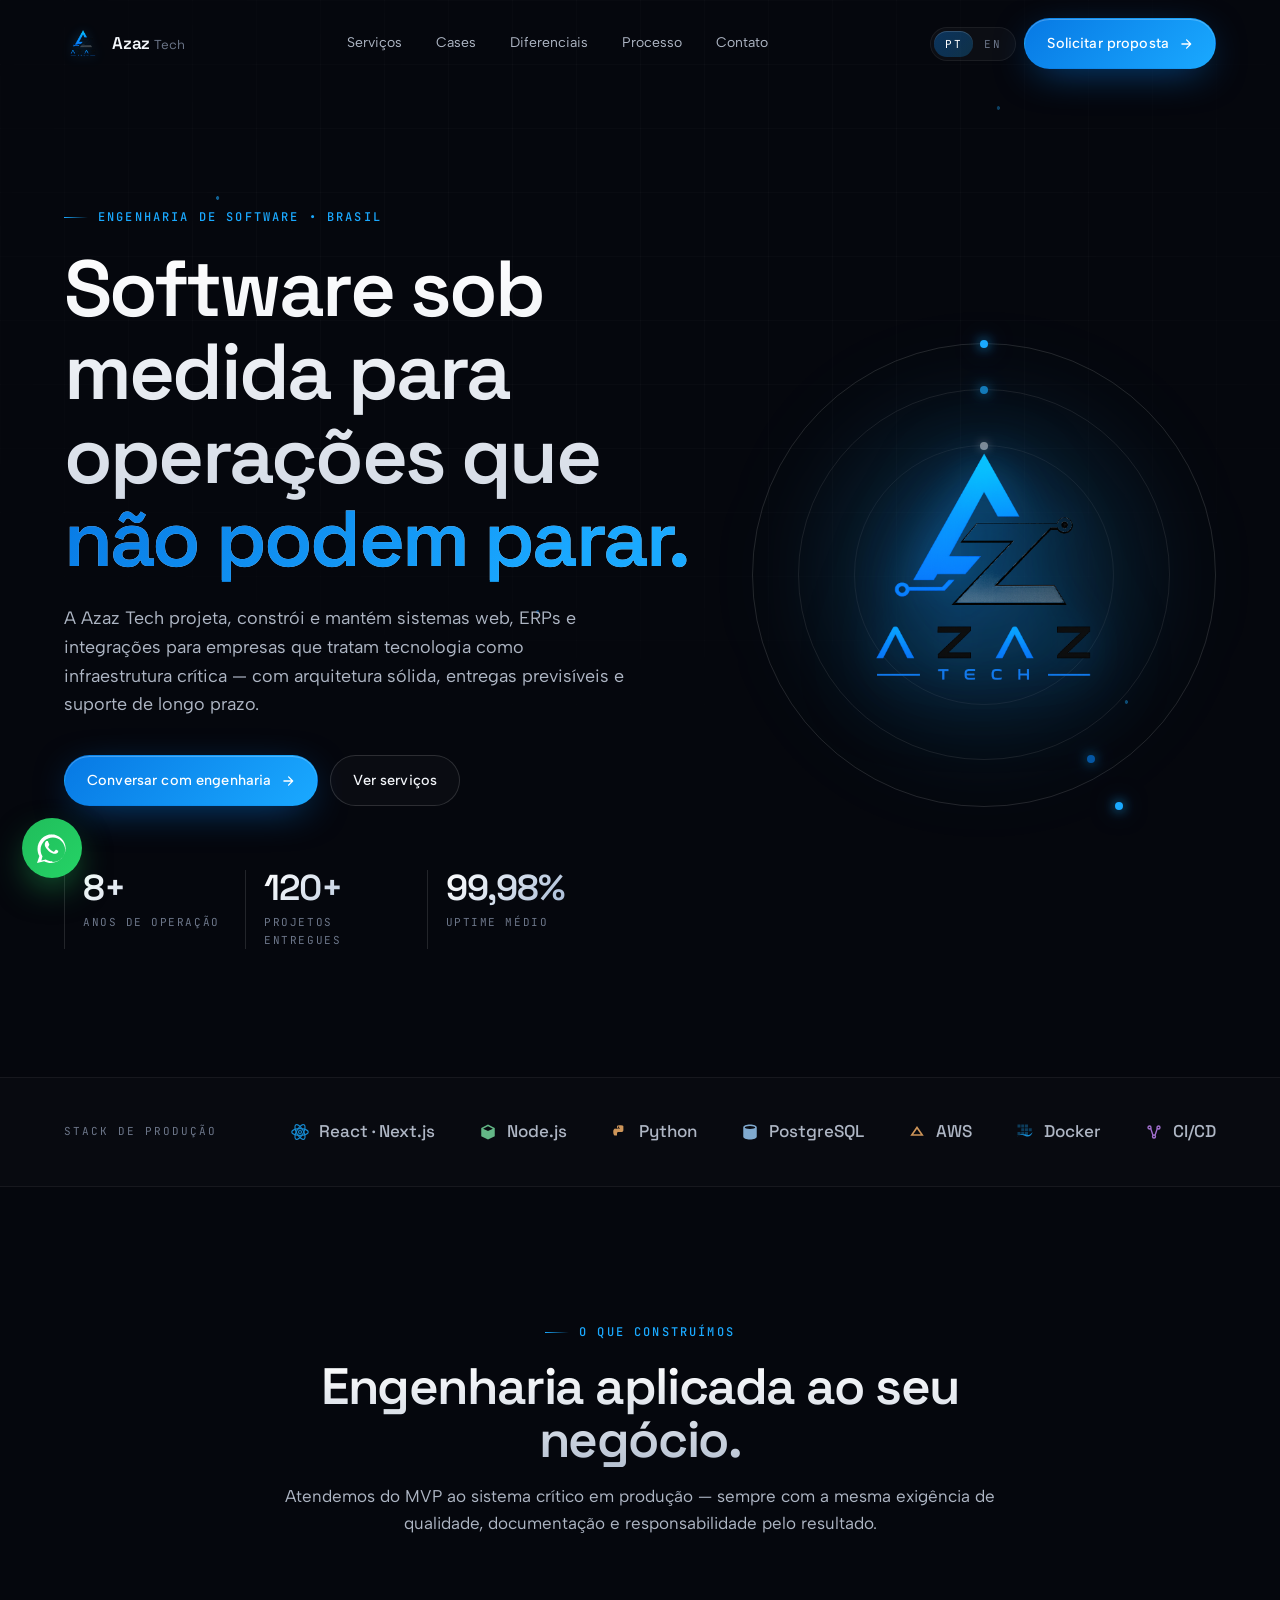
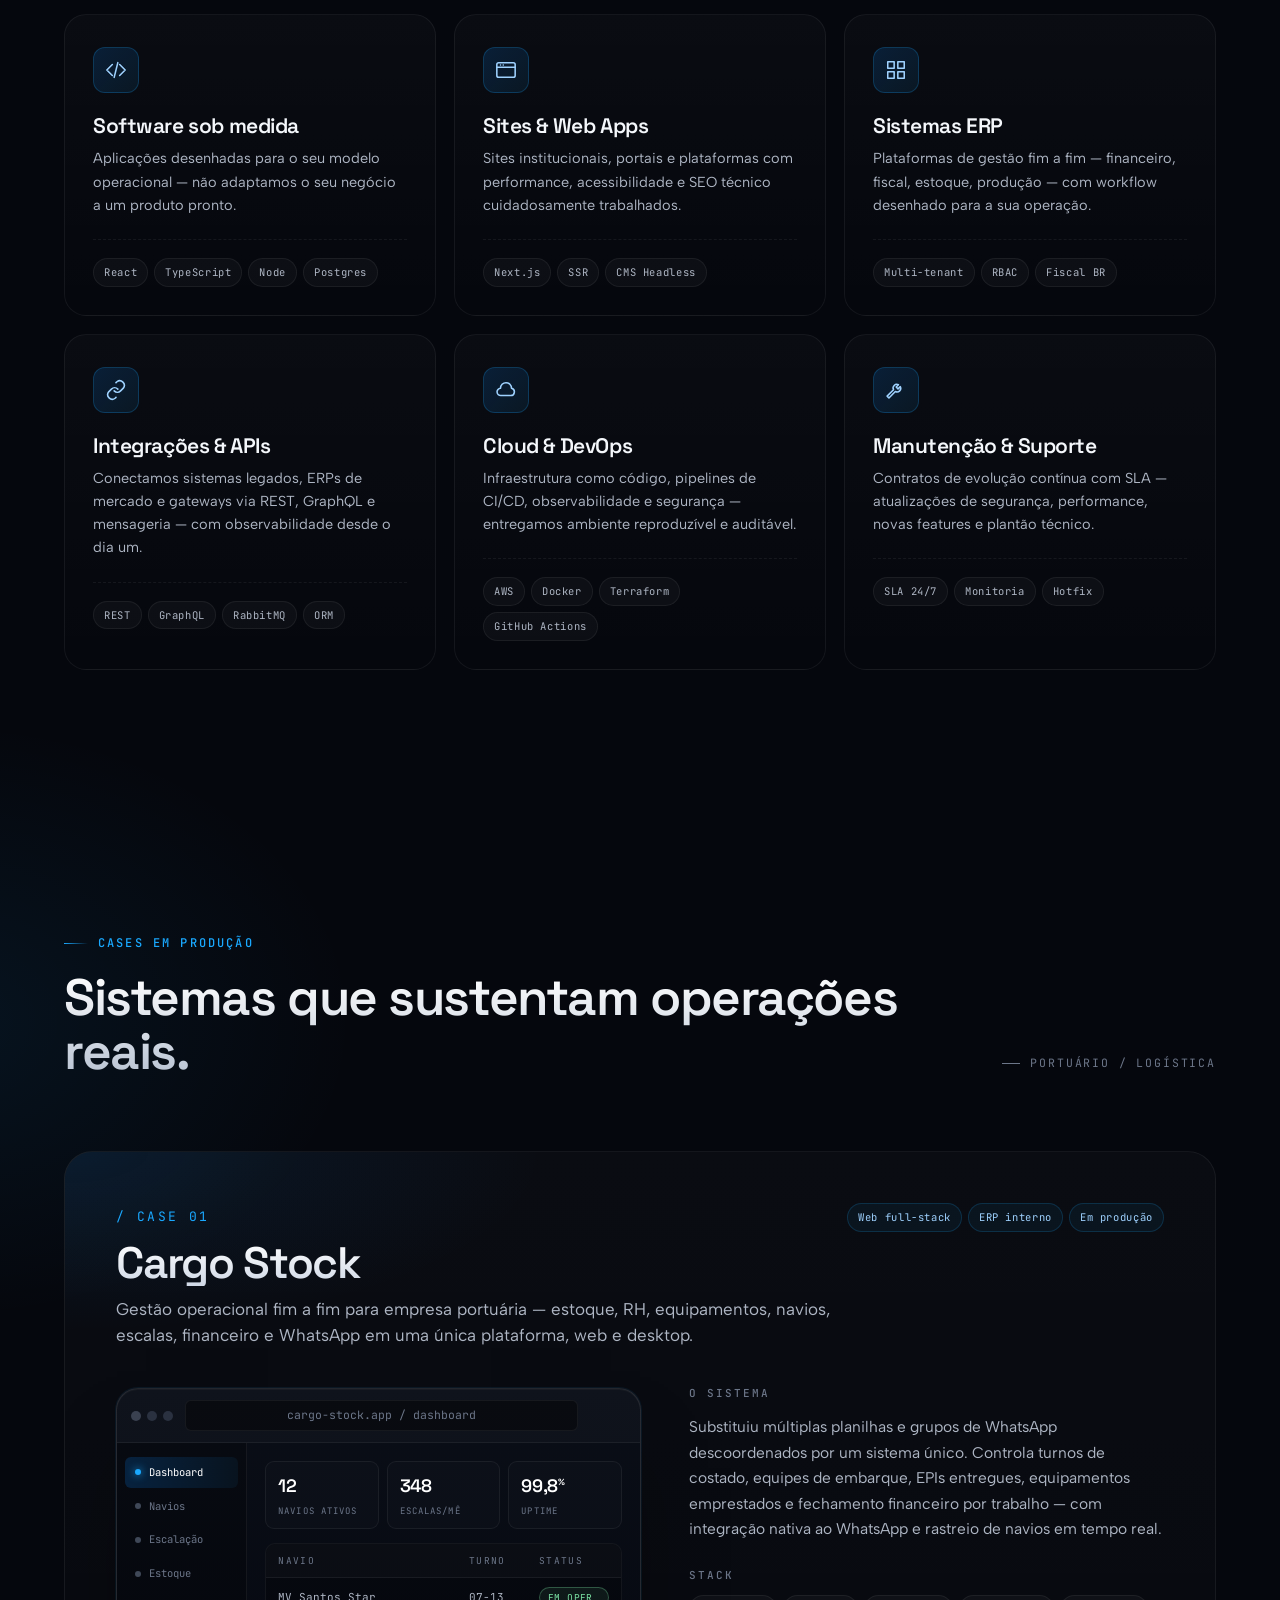
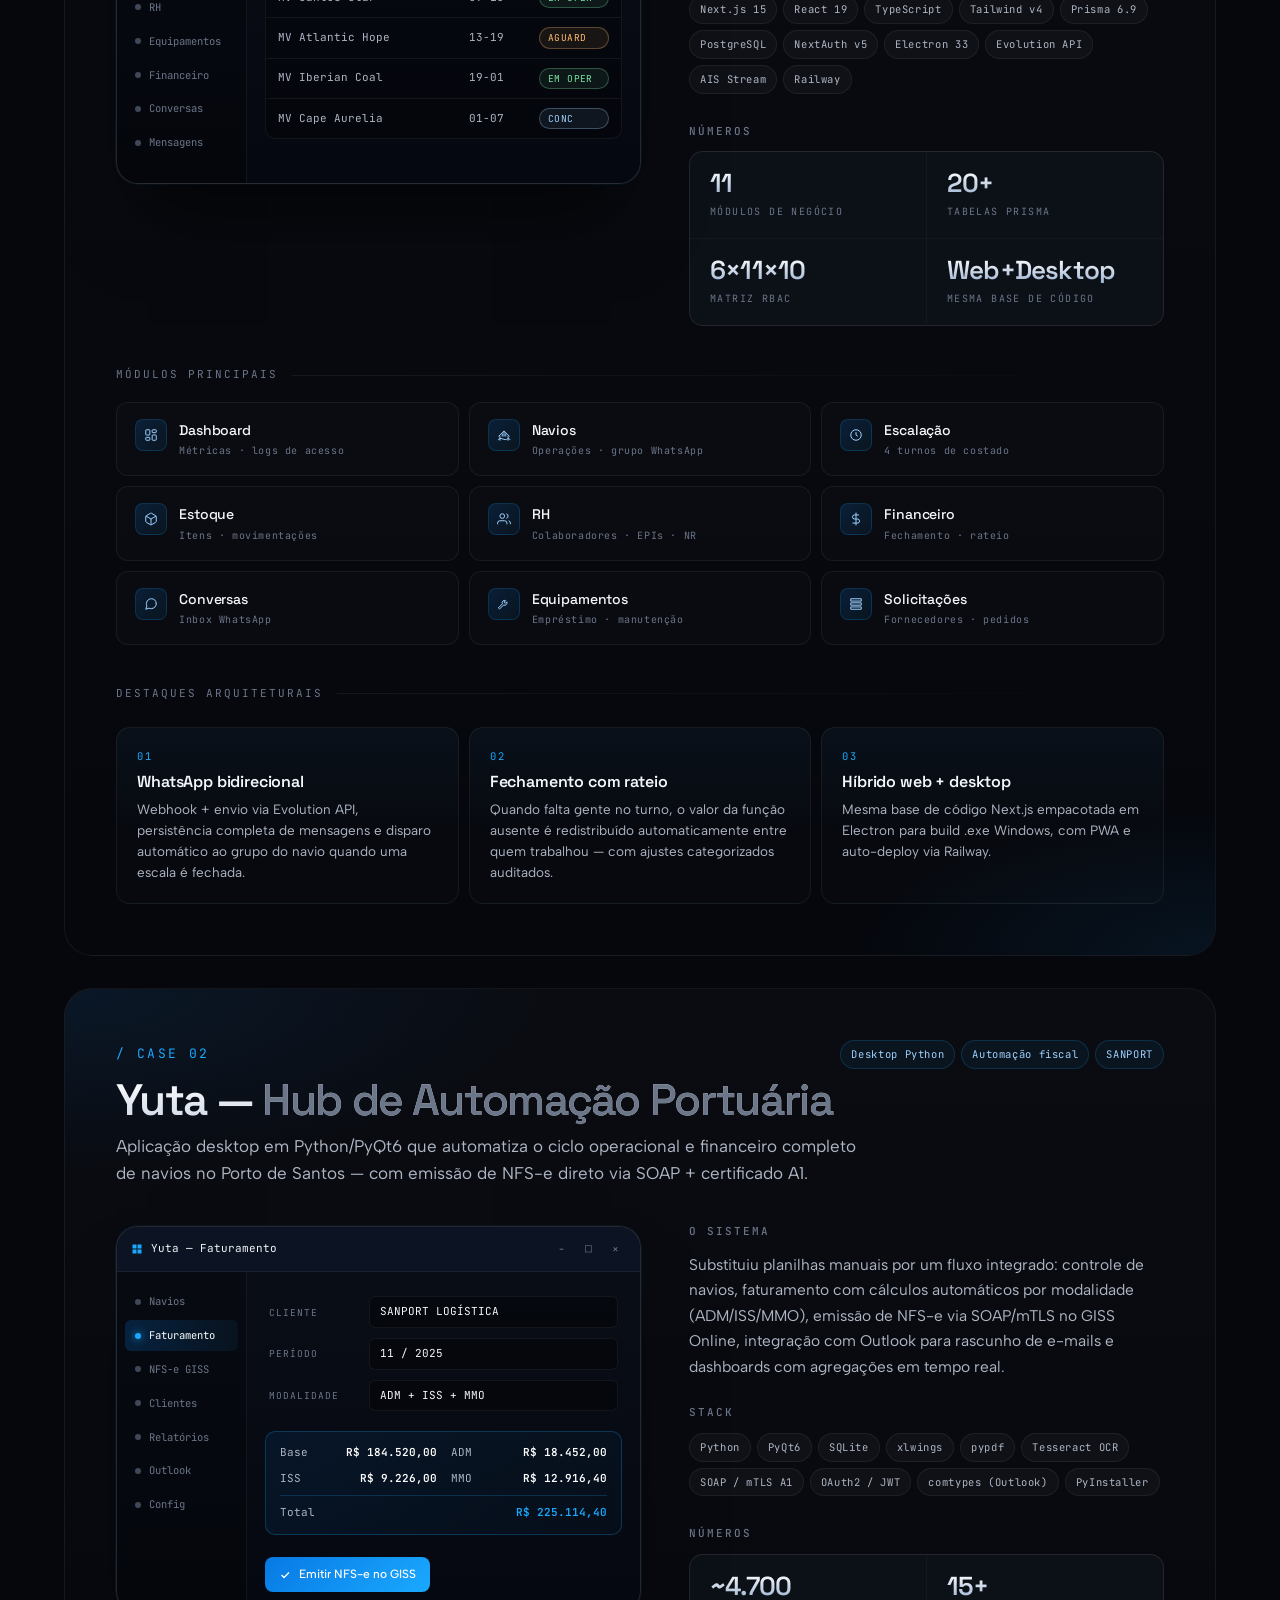
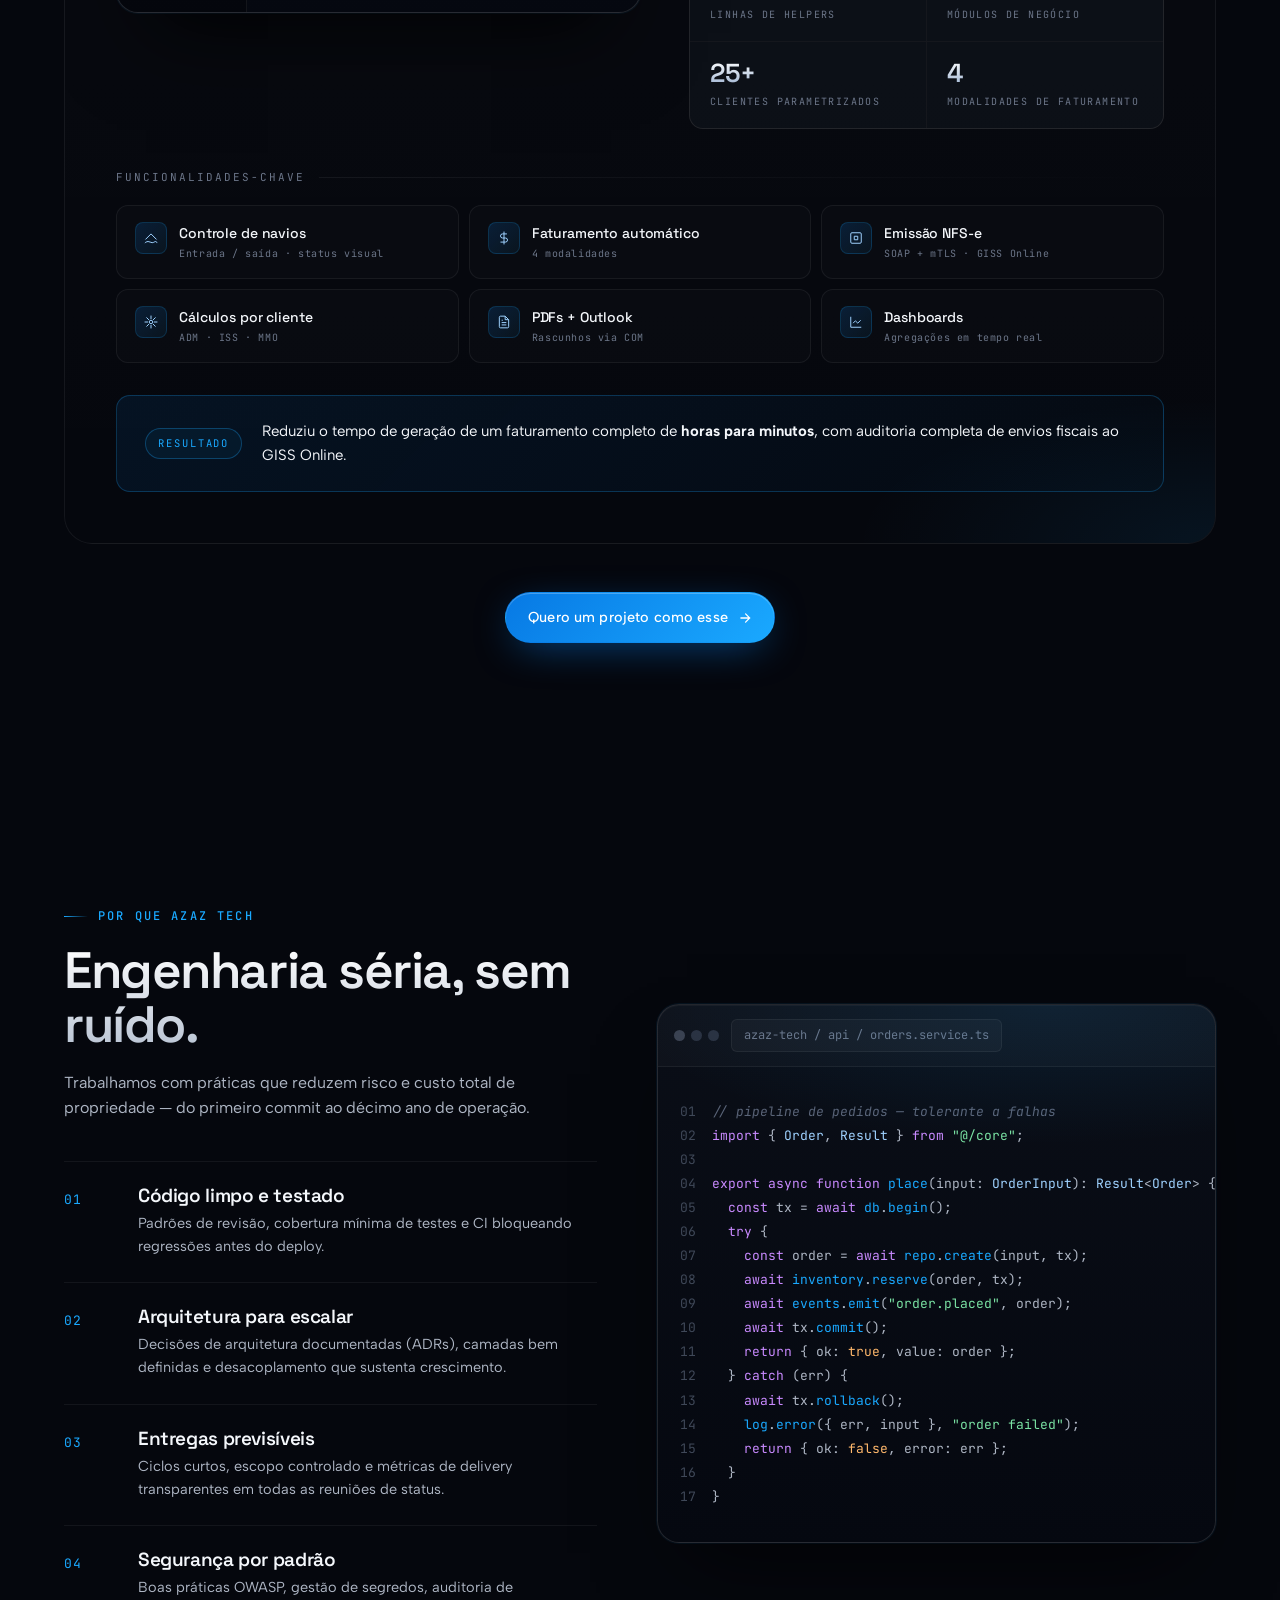
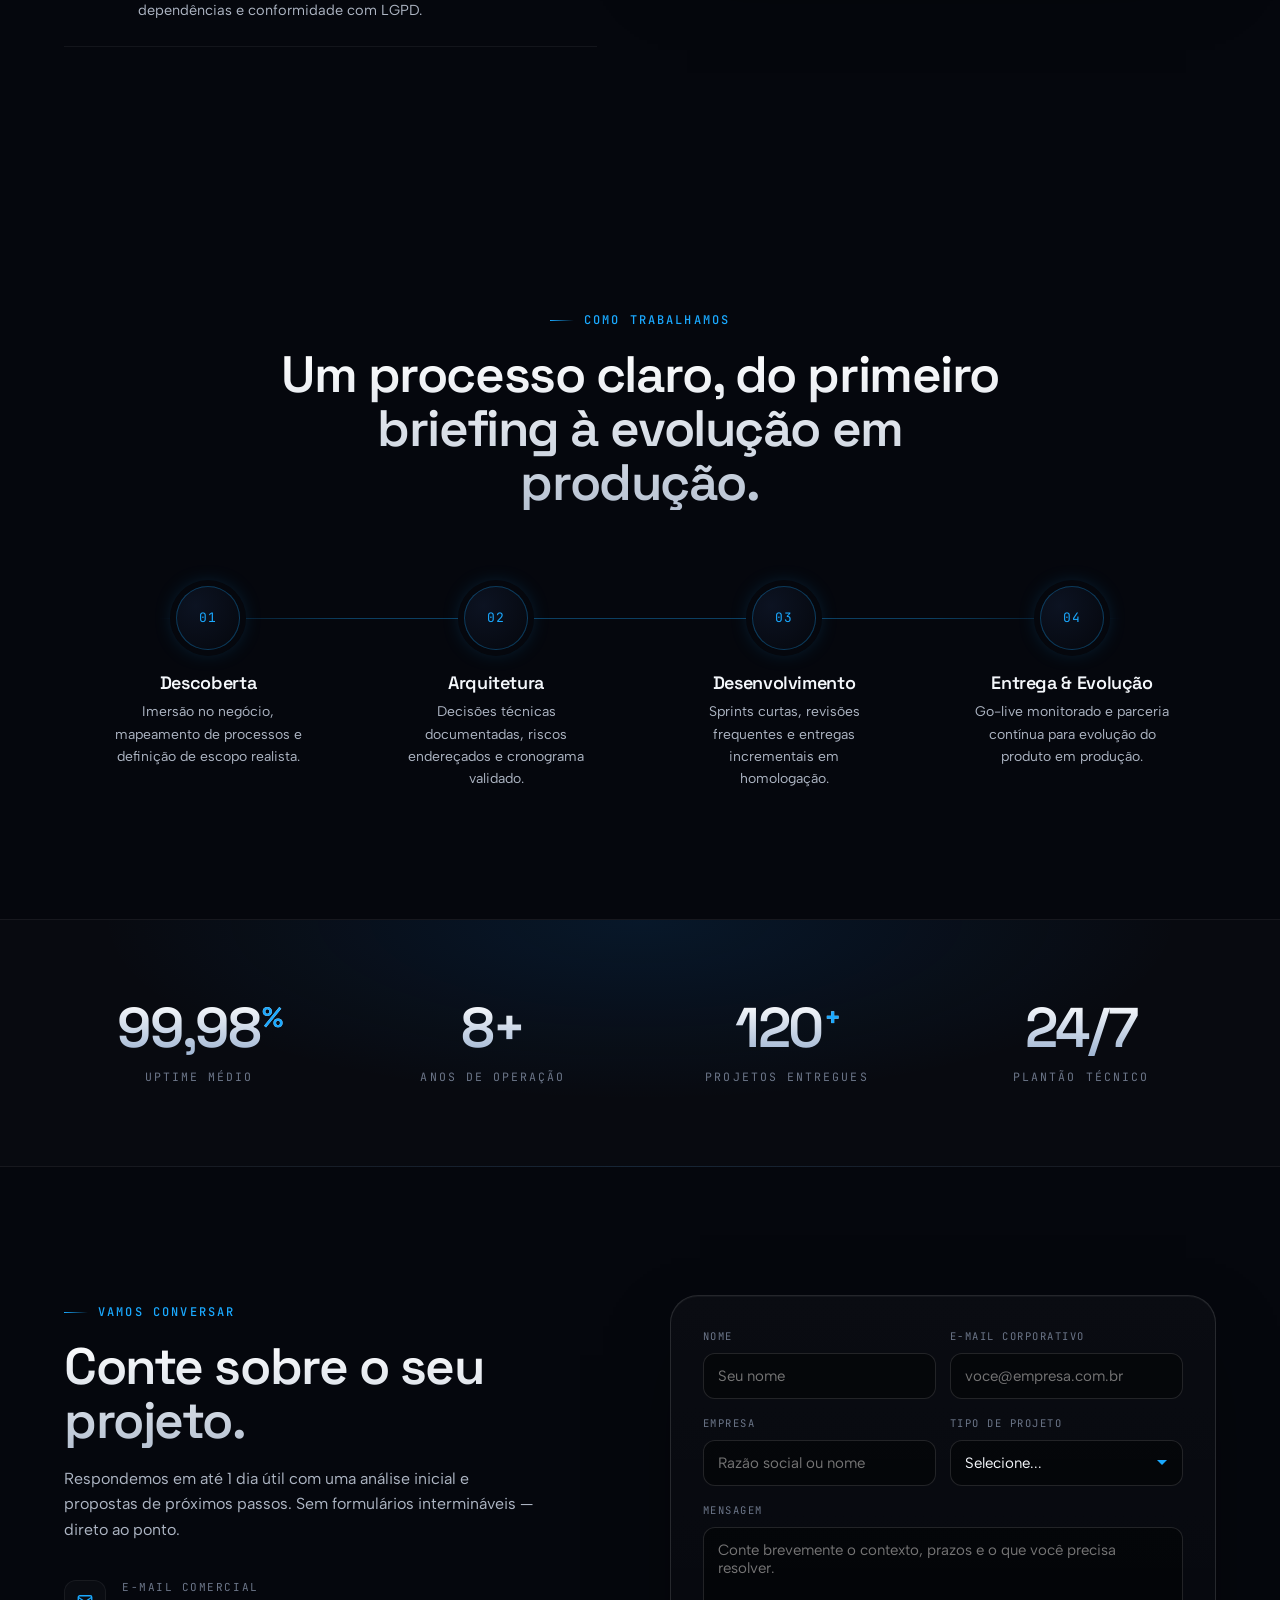
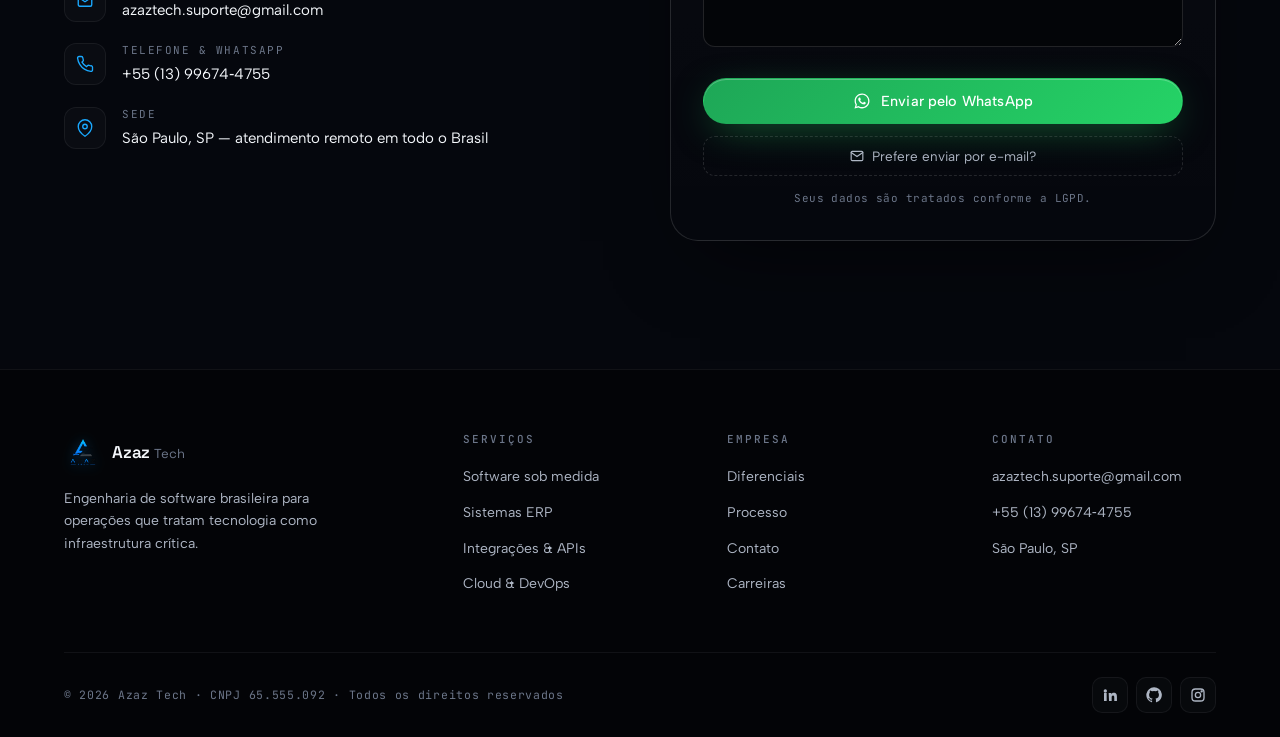
==== index.html @ 24f78676 "Fix mobile menu intercept + replace mock form with real WhatsApp/email handoff - Mobile menu: add po" ====
<!doctype html>
<html lang="pt-BR">
<head>
<meta charset="utf-8" />
<meta name="viewport" content="width=device-width,initial-scale=1,viewport-fit=cover" />
<meta http-equiv="Cache-Control" content="no-cache, no-store, must-revalidate" />
<meta http-equiv="Pragma" content="no-cache" />
<meta http-equiv="Expires" content="0" />
<!-- build: 2026-05-25-v5-mobile -->
<title>Azaz Tech — Engenharia de Software para Operações Críticas</title>
<meta name="description" content="A Azaz Tech projeta, constrói e opera sistemas sob medida — ERPs, plataformas web e integrações — para empresas que não podem parar." />

<link rel="preconnect" href="https://fonts.googleapis.com" />
<link rel="preconnect" href="https://fonts.gstatic.com" crossorigin />
<link href="https://fonts.googleapis.com/css2?family=Space+Grotesk:wght@400;500;600;700&family=Albert+Sans:wght@300;400;500;600&family=JetBrains+Mono:wght@400;500&display=swap" rel="stylesheet" />

<script>
  // Tweakable defaults — host can rewrite this block on disk.
  window.__TWEAKS__ = /*EDITMODE-BEGIN*/{
    "accentMode": "royal",
    "gridDensity": "medium",
    "heroHeadline": "",
    "lang": "pt",
    "denseHero": false
  }/*EDITMODE-END*/;
</script>

<style>
  /* =========================================================
     TOKENS
     ========================================================= */
  :root{
    --ink-0:#000000;
    --ink-1:#05070d;
    --ink-2:#0a0e17;
    --ink-3:#11161f;
    --ink-4:#1a212d;
    --line:rgba(255,255,255,.06);
    --line-strong:rgba(255,255,255,.12);

    --fg:#f4f7fb;
    --fg-dim:#aeb6c4;
    --fg-mute:#6c7689;
    --fg-faint:#3f4858;

    --royal:#0779E4;
    --electric:#1AA9FF;
    --accent:linear-gradient(135deg,#0779E4 0%,#1AA9FF 100%);
    --accent-soft:linear-gradient(135deg,rgba(7,121,228,.18),rgba(26,169,255,.10));
    --glow:0 0 0 1px rgba(26,169,255,.25), 0 18px 60px -20px rgba(7,121,228,.55);

    --display:"Space Grotesk", ui-sans-serif, system-ui, sans-serif;
    --body:"Albert Sans", ui-sans-serif, system-ui, sans-serif;
    --mono:"JetBrains Mono", ui-monospace, SFMono-Regular, Menlo, monospace;

    --r-sm:8px;
    --r-md:14px;
    --r-lg:22px;
    --r-xl:28px;

    --container:1200px;
    --section-y:clamp(80px, 10vw, 140px);
  }

  *{box-sizing:border-box}
  html,body{margin:0;padding:0;background:var(--ink-0);color:var(--fg);}
  html{scroll-behavior:smooth}
  body{
    font-family:var(--body);
    font-size:16px;
    line-height:1.6;
    -webkit-font-smoothing:antialiased;
    text-rendering:optimizeLegibility;
    overflow-x:hidden;
    background:
      radial-gradient(900px 600px at 85% -10%, rgba(7,121,228,.16), transparent 60%),
      radial-gradient(700px 500px at -5% 30%, rgba(26,169,255,.08), transparent 60%),
      var(--ink-1);
  }

  /* Background grid — discreet circuit feel */
  .bg-grid{
    position:fixed; inset:0; pointer-events:none; z-index:0;
    background-image:
      linear-gradient(to right, rgba(255,255,255,.025) 1px, transparent 1px),
      linear-gradient(to bottom, rgba(255,255,255,.025) 1px, transparent 1px);
    background-size:64px 64px;
    mask-image: radial-gradient(ellipse 80% 60% at 50% 30%, #000 40%, transparent 95%);
    -webkit-mask-image: radial-gradient(ellipse 80% 60% at 50% 30%, #000 40%, transparent 95%);
  }
  body[data-grid="light"] .bg-grid{ opacity:.45; background-size:88px 88px; }
  body[data-grid="medium"] .bg-grid{ opacity:.85; background-size:64px 64px; }
  body[data-grid="dense"] .bg-grid{ opacity:1; background-size:44px 44px; }

  /* Connection dots */
  .bg-dots{
    position:fixed; inset:0; pointer-events:none; z-index:0;
    background-image:
      radial-gradient(circle at 17% 22%, rgba(26,169,255,.55) 0 1.5px, transparent 2px),
      radial-gradient(circle at 78% 12%, rgba(26,169,255,.35) 0 1.5px, transparent 2px),
      radial-gradient(circle at 42% 68%, rgba(7,121,228,.45) 0 1.5px, transparent 2px),
      radial-gradient(circle at 88% 78%, rgba(26,169,255,.4) 0 1.5px, transparent 2px),
      radial-gradient(circle at 8% 88%, rgba(7,121,228,.35) 0 1.5px, transparent 2px);
  }

  /* =========================================================
     TYPOGRAPHY
     ========================================================= */
  h1,h2,h3,h4{
    font-family:var(--display);
    font-weight:600;
    letter-spacing:-0.02em;
    line-height:1.05;
    color:var(--fg);
    margin:0;
  }
  h1{ font-size:clamp(40px, 6.2vw, 84px); letter-spacing:-0.035em; }
  h2{ font-size:clamp(30px, 4vw, 52px); letter-spacing:-0.028em; }
  h3{ font-size:clamp(20px, 2vw, 24px); }
  p{ margin:0; color:var(--fg-dim); }

  .eyebrow{
    font-family:var(--mono);
    font-size:12px;
    font-weight:500;
    letter-spacing:.18em;
    text-transform:uppercase;
    color:var(--electric);
    display:inline-flex; align-items:center; gap:10px;
  }
  .eyebrow::before{
    content:""; width:24px; height:1px; background:linear-gradient(90deg, var(--electric), transparent);
  }

  .container{
    width:100%;
    max-width:var(--container);
    margin:0 auto;
    padding:0 24px;
    position:relative;
    z-index:1;
  }

  /* =========================================================
     BUTTONS
     ========================================================= */
  .btn{
    --bg:transparent;
    --bd:rgba(255,255,255,.14);
    --fg-btn:var(--fg);
    display:inline-flex; align-items:center; gap:10px;
    padding:13px 22px;
    border-radius:999px;
    background:var(--bg);
    color:var(--fg-btn);
    border:1px solid var(--bd);
    font-family:var(--body);
    font-size:14.5px;
    font-weight:500;
    letter-spacing:.01em;
    cursor:pointer;
    text-decoration:none;
    transition: transform .25s ease, background .25s ease, border-color .25s ease, box-shadow .35s ease;
    white-space:nowrap;
  }
  .btn:hover{ transform:translateY(-1px); border-color:rgba(255,255,255,.28); }
  .btn .arrow{ transition:transform .25s ease; }
  .btn:hover .arrow{ transform:translateX(3px); }

  .btn-primary{
    --bg: linear-gradient(135deg,#0779E4 0%,#1AA9FF 100%);
    --bd: transparent;
    --fg-btn:#fff;
    box-shadow: 0 10px 40px -12px rgba(7,121,228,.7), inset 0 1px 0 rgba(255,255,255,.25);
  }
  .btn-primary:hover{
    box-shadow: 0 16px 48px -10px rgba(26,169,255,.75), inset 0 1px 0 rgba(255,255,255,.3);
    border-color:transparent;
  }
  .btn-ghost{ --bg:rgba(255,255,255,.025); }
  .btn-ghost:hover{ --bg:rgba(255,255,255,.05); }

  /* =========================================================
     NAVBAR
     ========================================================= */
  .nav{
    position:fixed; top:0; left:0; right:0; z-index:50;
    transition: background .3s ease, backdrop-filter .3s ease, border-color .3s ease;
    border-bottom:1px solid transparent;
  }
  .nav.scrolled{
    background:rgba(5,7,13,.72);
    -webkit-backdrop-filter:saturate(180%) blur(18px);
    backdrop-filter:saturate(180%) blur(18px);
    border-bottom-color:var(--line);
  }
  .nav-inner{
    max-width:var(--container);
    margin:0 auto;
    padding:18px 24px;
    display:flex; align-items:center; justify-content:space-between;
    gap:24px;
  }
  .brand{
    display:flex; align-items:center; gap:10px;
    text-decoration:none; color:var(--fg);
  }
  .brand-mark{
    width:38px; height:38px;
    display:grid; place-items:center;
    overflow:visible;
  }
  .brand-mark img{
    width:100%; height:100%; object-fit:contain;
    filter: drop-shadow(0 2px 6px rgba(26,169,255,.45));
  }
  .brand-word{
    font-family:var(--display);
    font-weight:600; letter-spacing:-0.01em;
    font-size:17px;
  }
  .brand-word .tech{ color:var(--fg-mute); font-weight:400; margin-left:4px; font-size:13px;}

  .nav-links{
    display:flex; align-items:center; gap:6px;
  }
  .nav-links a{
    color:var(--fg-dim);
    text-decoration:none;
    padding:8px 14px;
    border-radius:999px;
    font-size:14px;
    transition: color .2s, background .2s;
  }
  .nav-links a:hover{ color:var(--fg); background:rgba(255,255,255,.04); }
  .nav-cta{ display:flex; align-items:center; gap:8px; }

  .nav-toggle{
    display:none;
    width:44px; height:44px;
    border-radius:12px; border:1px solid var(--line-strong);
    background:rgba(255,255,255,.04);
    color:var(--fg);
    align-items:center; justify-content:center;
    cursor:pointer;
    -webkit-tap-highlight-color: rgba(26,169,255,.2);
    touch-action: manipulation;
    padding:0;
  }
  .nav-toggle svg{ pointer-events:none; width:22px; height:22px; }
  .nav-toggle:active{ background:rgba(26,169,255,.12); border-color:rgba(26,169,255,.4); }

  /* Hamburger -> X morph */
  .nav-toggle .ic-close{ display:none; }
  .nav-toggle[aria-expanded="true"] .ic-open{ display:none; }
  .nav-toggle[aria-expanded="true"] .ic-close{ display:block; }

  /* Mobile menu — always in DOM, visibility toggled by transform/opacity */
  .mobile-menu{
    position:fixed; top:0; left:0; right:0; bottom:0;
    background:rgba(5,7,13,.985);
    backdrop-filter:blur(28px);
    -webkit-backdrop-filter:blur(28px);
    padding:88px 28px 36px;
    z-index:55;
    transform:translateY(-100%);
    opacity:0;
    pointer-events:none;
    transition:transform .42s cubic-bezier(.2,.7,.2,1), opacity .3s ease;
    overflow-y:auto;
    -webkit-overflow-scrolling:touch;
    display:flex; flex-direction:column;
  }
  .mobile-menu.open{
    transform:translateY(0);
    opacity:1;
    pointer-events:auto;
  }
  .mobile-menu a:not(.btn){
    display:block;
    color:var(--fg);
    text-decoration:none;
    padding:18px 4px;
    font-family:var(--display);
    font-size:26px;
    font-weight:500;
    letter-spacing:-0.025em;
    border-bottom:1px solid var(--line);
  }
  .mobile-menu a:not(.btn):active{ color:var(--electric); }
  .mobile-menu .btn-primary{
    margin-top:28px;
    width:100%;
    justify-content:center;
    padding:16px 22px;
    font-size:15.5px;
  }

  /* Lock body scroll when menu open */
  body.menu-open{ overflow:hidden; }

  @media (max-width: 880px){
    .nav-links, .nav-cta .btn-text{ display:none !important; }
    .nav-toggle{ display:inline-flex !important; }
  }

  /* =========================================================
     HERO
     ========================================================= */
  .hero{
    padding: clamp(140px, 16vw, 200px) 0 var(--section-y);
    position:relative;
  }
  .hero-grid{
    display:grid;
    grid-template-columns: 1.15fr .85fr;
    gap:60px;
    align-items:center;
  }
  @media (max-width: 920px){
    .hero-grid{ grid-template-columns:1fr; gap:48px; }
    .hero-visual{ order:-1; max-width:380px; margin:0 auto; }
  }

  .hero h1{
    margin-top:20px;
    background: linear-gradient(180deg, #ffffff 0%, #c7d0de 100%);
    -webkit-background-clip:text; background-clip:text;
    color:transparent;
  }
  .hero h1 .accent{
    background: linear-gradient(135deg,#0779E4 0%,#1AA9FF 80%);
    -webkit-background-clip:text; background-clip:text;
    color:transparent;
  }
  .hero-sub{
    margin-top:24px;
    font-size:clamp(16px, 1.4vw, 18.5px);
    color:var(--fg-dim);
    max-width:560px;
    line-height:1.6;
  }
  .hero-cta{
    margin-top:36px;
    display:flex; gap:12px; flex-wrap:wrap;
  }
  .hero-stats{
    margin-top:64px;
    display:grid;
    grid-template-columns: repeat(3, 1fr);
    gap:24px;
    max-width:520px;
  }
  .hero-stats .stat{
    border-left:1px solid var(--line-strong);
    padding-left:18px;
  }
  .hero-stats .num{
    font-family:var(--display);
    font-weight:600;
    font-size:clamp(28px, 3vw, 36px);
    letter-spacing:-0.03em;
    background: linear-gradient(135deg,#fff,#9eb4d2);
    -webkit-background-clip:text; background-clip:text; color:transparent;
    line-height:1;
  }
  .hero-stats .lbl{
    font-family:var(--mono);
    font-size:11px;
    letter-spacing:.14em;
    text-transform:uppercase;
    color:var(--fg-mute);
    margin-top:8px;
  }

  /* Hero visual */
  .hero-visual{
    position:relative;
    aspect-ratio:1/1;
    display:grid; place-items:center;
  }
  .orbit{
    position:absolute;
    border:1px solid var(--line-strong);
    border-radius:50%;
    inset:0;
    animation: orbit-spin 60s linear infinite;
  }
  .orbit::before, .orbit::after{
    content:""; position:absolute;
    width:8px; height:8px; border-radius:50%;
    background:var(--electric);
    box-shadow:0 0 12px rgba(26,169,255,.9), 0 0 24px rgba(26,169,255,.5);
  }
  .orbit::before{ top:-4px; left:50%; transform:translateX(-50%); }
  .orbit::after{ bottom:-4px; right:20%; }
  .orbit.o2{ inset:10%; animation-duration:90s; animation-direction:reverse; opacity:.7; }
  .orbit.o2::after{ background:var(--royal); }
  .orbit.o3{ inset:22%; animation-duration:120s; opacity:.5; }
  .orbit.o3::before{ background:#fff; box-shadow:0 0 10px rgba(255,255,255,.7); }
  .orbit.o3::after{ display:none; }

  @keyframes orbit-spin { to { transform:rotate(360deg); } }

  .logo-float{
    position:relative;
    width:72%;
    aspect-ratio:1/1;
    display:grid; place-items:center;
    animation: float 7s ease-in-out infinite;
  }
  .logo-float::after{
    content:""; position:absolute; inset:-25%;
    background: radial-gradient(circle, rgba(26,169,255,.35), transparent 55%);
    z-index:-1; filter:blur(50px);
  }
  .logo-float img{
    width:100%; height:100%;
    object-fit:contain;
    filter:
      drop-shadow(0 14px 40px rgba(7,121,228,.55))
      drop-shadow(0 0 18px rgba(26,169,255,.25));
  }
  @keyframes float {
    0%,100% { transform:translateY(0) rotate(0deg); }
    50% { transform:translateY(-10px) rotate(.5deg); }
  }

  @media (prefers-reduced-motion: reduce){
    .orbit, .logo-float, *{ animation:none !important; transition:none !important; }
  }

  /* =========================================================
     STACK STRIP
     ========================================================= */
  .stack-strip{
    padding: 40px 0;
    border-top:1px solid var(--line);
    border-bottom:1px solid var(--line);
    background: rgba(255,255,255,.012);
  }
  .stack-strip .container{
    display:flex; align-items:center; justify-content:space-between;
    gap:40px; flex-wrap:wrap;
  }
  .stack-strip .lbl{
    font-family:var(--mono);
    font-size:11px;
    letter-spacing:.18em;
    text-transform:uppercase;
    color:var(--fg-mute);
  }
  .stack-list{
    display:flex; gap:32px 44px; flex-wrap:wrap;
    align-items:center;
  }
  .stack-list .item{
    font-family:var(--display);
    font-weight:500;
    font-size:17px;
    color:var(--fg-dim);
    display:flex; align-items:center; gap:10px;
    transition:color .2s;
  }
  .stack-list .item:hover{ color:var(--fg); }
  .stack-list .item svg{ width:18px; height:18px; opacity:.8; }

  /* =========================================================
     SECTION HEADER
     ========================================================= */
  .section{ padding: var(--section-y) 0; position:relative; }
  .section-head{
    max-width:760px;
    margin:0 auto clamp(48px, 6vw, 80px);
    text-align:center;
  }
  .section-head h2{
    margin-top:18px;
    background: linear-gradient(180deg,#fff 0%, #b7c2d2 100%);
    -webkit-background-clip:text; background-clip:text; color:transparent;
  }
  .section-head p{
    margin-top:16px;
    font-size:17px;
    color:var(--fg-dim);
  }

  /* =========================================================
     SERVICES
     ========================================================= */
  .services-grid{
    display:grid;
    grid-template-columns:repeat(3, 1fr);
    gap:18px;
  }
  @media (max-width:980px){ .services-grid{ grid-template-columns:repeat(2,1fr);} }
  @media (max-width:640px){ .services-grid{ grid-template-columns:1fr;} }

  .card{
    position:relative;
    padding:32px 28px 28px;
    background: linear-gradient(180deg, rgba(255,255,255,.025) 0%, rgba(255,255,255,.005) 100%);
    border:1px solid var(--line);
    border-radius:var(--r-lg);
    transition: transform .35s cubic-bezier(.2,.7,.2,1), border-color .35s, box-shadow .45s;
    overflow:hidden;
    isolation:isolate;
  }
  .card::before{
    content:""; position:absolute; inset:0;
    background: radial-gradient(420px 200px at var(--mx,50%) var(--my,0%), rgba(26,169,255,.10), transparent 60%);
    opacity:0; transition:opacity .4s; z-index:-1;
  }
  .card:hover{
    transform:translateY(-4px);
    border-color:rgba(26,169,255,.28);
    box-shadow: 0 30px 60px -30px rgba(7,121,228,.5);
  }
  .card:hover::before{ opacity:1; }
  .card .icon{
    width:46px; height:46px; border-radius:12px;
    display:grid; place-items:center;
    background: linear-gradient(135deg, rgba(7,121,228,.18), rgba(26,169,255,.08));
    border:1px solid rgba(26,169,255,.22);
    color:#9fd2ff;
    margin-bottom:22px;
  }
  .card h3{
    font-size:21px; letter-spacing:-0.02em;
    margin-bottom:10px;
  }
  .card .desc{
    font-size:14.5px;
    color:var(--fg-dim);
    line-height:1.6;
  }
  .card .tags{
    display:flex; flex-wrap:wrap; gap:6px;
    margin-top:22px;
    padding-top:18px;
    border-top:1px dashed var(--line);
  }
  .tag{
    font-family:var(--mono);
    font-size:10.5px;
    letter-spacing:.06em;
    color:var(--fg-dim);
    padding:5px 10px;
    border-radius:999px;
    background:rgba(255,255,255,.03);
    border:1px solid var(--line);
  }

  /* =========================================================
     DIFFERENTIALS + CODE
     ========================================================= */
  .why{
    display:grid;
    grid-template-columns: 1fr 1.05fr;
    gap:60px;
    align-items:center;
  }
  @media (max-width:980px){ .why{ grid-template-columns:1fr; } }

  .why-list{
    display:flex; flex-direction:column;
    counter-reset: w;
  }
  .why-item{
    display:grid;
    grid-template-columns: 56px 1fr;
    gap:18px;
    padding:24px 0;
    border-top:1px solid var(--line);
    counter-increment:w;
  }
  .why-item:last-child{ border-bottom:1px solid var(--line); }
  .why-item .num{
    font-family:var(--mono);
    font-size:13px;
    color:var(--electric);
    letter-spacing:.1em;
    padding-top:4px;
  }
  .why-item .num::before{ content:"0" counter(w); }
  .why-item h3{ font-size:19px; margin-bottom:6px; }
  .why-item p{ font-size:14.5px; }

  /* Code window */
  .code-window{
    border:1px solid var(--line-strong);
    border-radius:var(--r-lg);
    background:linear-gradient(180deg, #0a0e17 0%, #050810 100%);
    overflow:hidden;
    box-shadow:
      0 40px 80px -30px rgba(0,0,0,.7),
      0 0 0 1px rgba(26,169,255,.08),
      inset 0 1px 0 rgba(255,255,255,.04);
    position:relative;
  }
  .code-window::after{
    content:""; position:absolute; inset:0;
    background: radial-gradient(600px 200px at 70% 0%, rgba(26,169,255,.10), transparent 70%);
    pointer-events:none;
  }
  .code-head{
    display:flex; align-items:center; gap:12px;
    padding:14px 16px;
    border-bottom:1px solid var(--line);
    background:rgba(255,255,255,.02);
  }
  .traffic{ display:flex; gap:6px; }
  .traffic span{ width:11px; height:11px; border-radius:50%; background:#1a212d; }
  .traffic span:nth-child(1){ background:#3a4150; }
  .traffic span:nth-child(2){ background:#2a3140; }
  .traffic span:nth-child(3){ background:#2a3140; }
  .code-tab{
    font-family:var(--mono);
    font-size:12px;
    color:var(--fg-mute);
    padding:6px 12px;
    border-radius:6px;
    background:rgba(255,255,255,.03);
    border:1px solid var(--line);
  }
  .code-body{
    font-family:var(--mono);
    font-size:13px;
    line-height:1.85;
    padding:20px 22px;
    color:var(--fg-dim);
    overflow-x:auto;
    white-space:pre;
    position:relative;
  }
  .code-body .ln{ color:var(--fg-faint); user-select:none; display:inline-block; width:24px; }
  .c-key{ color:#c98aff; }
  .c-str{ color:#7be3a4; }
  .c-fn{ color:#1AA9FF; }
  .c-com{ color:#5a6478; font-style:italic; }
  .c-typ{ color:#9fd2ff; }
  .c-num{ color:#ffb86c; }

  /* =========================================================
     PROCESS
     ========================================================= */
  .process{
    display:grid;
    grid-template-columns: repeat(4, 1fr);
    gap:0;
    position:relative;
  }
  @media (max-width:880px){ .process{ grid-template-columns:1fr 1fr; gap:24px 0;} }
  @media (max-width:540px){ .process{ grid-template-columns:1fr;} }

  .process::before{
    content:""; position:absolute;
    left:8%; right:8%; top:32px; height:1px;
    background:linear-gradient(90deg, transparent, var(--electric) 20%, var(--electric) 80%, transparent);
    opacity:.35;
  }
  @media (max-width:880px){ .process::before{ display:none; } }

  .step{
    padding:0 24px;
    text-align:center;
    position:relative;
  }
  .step .node{
    width:64px; height:64px;
    margin:0 auto 24px;
    border-radius:50%;
    display:grid; place-items:center;
    background: radial-gradient(circle at 30% 30%, #0c1322, #05070d);
    border:1px solid rgba(26,169,255,.3);
    box-shadow: 0 0 0 6px rgba(5,7,13,1), 0 0 24px -4px rgba(26,169,255,.4);
    font-family:var(--mono);
    font-size:13px;
    color:var(--electric);
    letter-spacing:.05em;
    position:relative; z-index:1;
  }
  .step h3{ font-size:18px; margin-bottom:8px; }
  .step p{ font-size:14px; color:var(--fg-dim); max-width:200px; margin:0 auto; }

  /* =========================================================
     METRICS BAND
     ========================================================= */
  .metrics{
    border-top:1px solid var(--line);
    border-bottom:1px solid var(--line);
    background:
      radial-gradient(900px 300px at 50% 0%, rgba(7,121,228,.12), transparent 60%),
      rgba(255,255,255,.012);
    padding: 80px 0;
  }
  .metrics-grid{
    display:grid;
    grid-template-columns:repeat(4,1fr);
    gap:24px;
    text-align:center;
  }
  @media (max-width:780px){ .metrics-grid{ grid-template-columns:repeat(2,1fr); gap:48px 24px;} }
  .metric .v{
    font-family:var(--display);
    font-weight:600;
    font-size:clamp(36px, 4.5vw, 56px);
    letter-spacing:-0.04em;
    background:linear-gradient(180deg,#fff,#9eb4d2);
    -webkit-background-clip:text; background-clip:text; color:transparent;
    line-height:1;
  }
  .metric .v sup{ font-size:.5em; color:var(--electric); -webkit-text-fill-color:var(--electric); margin-left:2px; }
  .metric .k{
    font-family:var(--mono);
    font-size:11.5px;
    text-transform:uppercase;
    letter-spacing:.18em;
    color:var(--fg-mute);
    margin-top:12px;
  }

  /* =========================================================
     CONTACT
     ========================================================= */
  .contact{
    display:grid;
    grid-template-columns: 1fr 1fr;
    gap:60px;
    align-items:start;
  }
  @media (max-width:920px){ .contact{ grid-template-columns:1fr; gap:48px;} }

  .contact-info h2{
    background:linear-gradient(180deg,#fff,#b7c2d2);
    -webkit-background-clip:text; background-clip:text; color:transparent;
  }
  .info-list{
    margin-top:36px;
    display:flex; flex-direction:column; gap:20px;
  }
  .info-row{
    display:flex; align-items:center; gap:16px;
    color:var(--fg-dim);
    font-size:14.5px;
  }
  .info-row .ic{
    width:42px; height:42px; border-radius:12px;
    background:rgba(255,255,255,.025);
    border:1px solid var(--line);
    display:grid; place-items:center;
    color:var(--electric);
    flex-shrink:0;
  }
  .info-row .lbl{
    font-family:var(--mono);
    font-size:11px;
    letter-spacing:.14em;
    text-transform:uppercase;
    color:var(--fg-mute);
    display:block; margin-bottom:2px;
  }
  .info-row .val{ color:var(--fg); font-size:15px; }

  .form{
    background: linear-gradient(180deg, rgba(255,255,255,.025), rgba(255,255,255,.005));
    border:1px solid var(--line-strong);
    border-radius:var(--r-xl);
    padding:32px;
    box-shadow:
      0 30px 80px -30px rgba(0,0,0,.7),
      inset 0 1px 0 rgba(255,255,255,.04);
  }
  .form-row{ margin-bottom:16px; }
  .form-row.two{ display:grid; grid-template-columns:1fr 1fr; gap:14px; }
  @media (max-width:520px){ .form-row.two{ grid-template-columns:1fr; } }
  .form label{
    display:block;
    font-family:var(--mono);
    font-size:10.5px;
    letter-spacing:.14em;
    text-transform:uppercase;
    color:var(--fg-mute);
    margin-bottom:8px;
  }
  .form input, .form select, .form textarea{
    width:100%;
    background:rgba(0,0,0,.4);
    border:1px solid var(--line-strong);
    border-radius:12px;
    padding:13px 14px;
    color:var(--fg);
    font-family:var(--body);
    font-size:15px;
    transition:border-color .2s, box-shadow .25s, background .2s;
    outline:none;
  }
  .form input:focus, .form select:focus, .form textarea:focus{
    border-color: rgba(26,169,255,.55);
    box-shadow: 0 0 0 4px rgba(26,169,255,.12);
    background:rgba(0,0,0,.55);
  }
  .form textarea{ resize:vertical; min-height:120px; font-family:var(--body); }
  .form select{
    appearance:none;
    background-image:url("data:image/svg+xml;utf8,<svg xmlns='http://www.w3.org/2000/svg' width='12' height='12' viewBox='0 0 12 12'><path fill='%231AA9FF' d='M6 8L1 3h10z'/></svg>");
    background-repeat:no-repeat;
    background-position:calc(100% - 14px) center;
    padding-right:36px;
  }
  .form .btn-primary{ width:100%; justify-content:center; margin-top:8px; }
  .form .btn-wa{
    background: linear-gradient(135deg,#1ea757 0%,#25d366 100%);
    box-shadow: 0 10px 40px -12px rgba(37,211,102,.6), inset 0 1px 0 rgba(255,255,255,.25);
  }
  .form .btn-wa:hover{
    box-shadow: 0 16px 48px -10px rgba(37,211,102,.75), inset 0 1px 0 rgba(255,255,255,.3);
  }
  .form .form-alt{
    margin-top:12px;
    width:100%;
    background:transparent;
    border:1px dashed var(--line-strong);
    color:var(--fg-dim);
    border-radius:12px;
    padding:11px 14px;
    font-family:var(--body);
    font-size:13.5px;
    cursor:pointer;
    display:inline-flex; align-items:center; justify-content:center; gap:8px;
    transition: border-color .2s, color .2s, background .2s;
  }
  .form .form-alt:hover{
    border-color:rgba(26,169,255,.4);
    color:var(--fg);
    background:rgba(26,169,255,.04);
  }
  .form .privacy{
    margin-top:14px;
    font-family:var(--mono);
    font-size:11px;
    color:var(--fg-mute);
    text-align:center;
    letter-spacing:.04em;
  }

  /* =========================================================
     FOOTER
     ========================================================= */
  footer{
    border-top:1px solid var(--line);
    padding: 64px 0 24px;
    background:rgba(0,0,0,.4);
    position:relative; z-index:1;
  }
  .foot-grid{
    display:grid;
    grid-template-columns: 1.6fr 1fr 1fr 1fr;
    gap:40px;
  }
  @media (max-width:780px){ .foot-grid{ grid-template-columns:1fr 1fr; } }
  @media (max-width:480px){ .foot-grid{ grid-template-columns:1fr; } }

  .foot-brand p{ margin-top:16px; font-size:14px; max-width:300px; }
  .foot-col h4{
    font-family:var(--mono);
    font-size:11px;
    font-weight:500;
    letter-spacing:.18em;
    text-transform:uppercase;
    color:var(--fg-mute);
    margin-bottom:18px;
  }
  .foot-col ul{ list-style:none; padding:0; margin:0; display:flex; flex-direction:column; gap:10px; }
  .foot-col a{
    color:var(--fg-dim); text-decoration:none; font-size:14px;
    transition:color .2s;
  }
  .foot-col a:hover{ color:var(--fg); }

  .foot-bottom{
    margin-top:56px;
    padding-top:24px;
    border-top:1px solid var(--line);
    display:flex; align-items:center; justify-content:space-between;
    gap:16px; flex-wrap:wrap;
    font-family:var(--mono);
    font-size:11.5px;
    color:var(--fg-mute);
    letter-spacing:.06em;
  }
  .socials{ display:flex; gap:8px; }
  .socials a{
    width:36px; height:36px; border-radius:10px;
    border:1px solid var(--line);
    background:rgba(255,255,255,.02);
    color:var(--fg-dim);
    display:grid; place-items:center;
    transition:all .2s;
  }
  .socials a:hover{
    border-color:rgba(26,169,255,.4);
    color:var(--electric);
    background:rgba(26,169,255,.06);
  }

  /* =========================================================
     REVEAL
     ========================================================= */
  [data-reveal]{
    opacity:0;
    transform:translateY(24px);
    transition: opacity .9s cubic-bezier(.2,.7,.2,1), transform .9s cubic-bezier(.2,.7,.2,1);
    transition-delay: var(--rd, 0ms);
  }
  [data-reveal].is-in{ opacity:1; transform:translateY(0); }
  @media (prefers-reduced-motion: reduce){
    [data-reveal]{ opacity:1; transform:none; }
  }

  /* =========================================================
     TWEAKS PANEL
     ========================================================= */
  #tweaks{
    position:fixed; right:20px; bottom:20px; z-index:100;
    width:280px;
    background:rgba(8,12,20,.92);
    backdrop-filter:blur(20px);
    -webkit-backdrop-filter:blur(20px);
    border:1px solid var(--line-strong);
    border-radius:16px;
    padding:18px;
    box-shadow:0 30px 80px -20px rgba(0,0,0,.7);
    transform: translateY(20px); opacity:0; pointer-events:none;
    transition:opacity .25s, transform .25s;
    font-family:var(--body);
  }
  #tweaks.open{ transform:translateY(0); opacity:1; pointer-events:auto; }
  #tweaks .head{
    display:flex; align-items:center; justify-content:space-between;
    margin-bottom:14px;
  }
  #tweaks .head h4{
    font-family:var(--display);
    font-size:14px;
    letter-spacing:-0.01em;
    color:var(--fg);
    margin:0;
  }
  #tweaks .head button{
    background:none; border:0; color:var(--fg-mute);
    cursor:pointer; padding:4px;
  }
  #tweaks .tw-row{ margin-bottom:14px; }
  #tweaks .tw-row:last-child{ margin-bottom:0; }
  #tweaks .tw-lbl{
    font-family:var(--mono);
    font-size:10.5px;
    letter-spacing:.12em;
    text-transform:uppercase;
    color:var(--fg-mute);
    display:block; margin-bottom:8px;
  }
  #tweaks .seg{
    display:flex; gap:4px;
    background:rgba(0,0,0,.4);
    border:1px solid var(--line);
    border-radius:10px;
    padding:3px;
  }
  #tweaks .seg button{
    flex:1; background:transparent; border:0;
    padding:7px 8px; font-size:12px;
    color:var(--fg-dim); cursor:pointer;
    border-radius:7px;
    font-family:var(--body);
    transition: background .2s, color .2s;
  }
  #tweaks .seg button.on{
    background:rgba(26,169,255,.15);
    color:var(--fg);
  }
  #tweaks input[type="text"]{
    width:100%;
    background:rgba(0,0,0,.4);
    border:1px solid var(--line);
    border-radius:8px;
    color:var(--fg);
    font-family:var(--body); font-size:13px;
    padding:9px 10px;
    outline:none;
  }
  #tweaks input[type="text"]:focus{ border-color: rgba(26,169,255,.5); }

  /* Accent modes */
  body[data-accent="royal"]{ --royal:#0779E4; --electric:#1AA9FF; }
  body[data-accent="cyan"]{ --royal:#0aa6ff; --electric:#43dfff; }
  body[data-accent="violet"]{ --royal:#6e5cff; --electric:#9c8bff; }

  /* =========================================================
     CASES / PORTFOLIO
     ========================================================= */
  .cases-head{ text-align:left; max-width:none; margin-bottom: clamp(48px, 6vw, 72px); display:grid; grid-template-columns: 1fr auto; gap:24px; align-items:end; }
  @media (max-width:780px){ .cases-head{ grid-template-columns:1fr; } }
  .cases-head h2{
    background:linear-gradient(180deg,#fff 0%, #b7c2d2 100%);
    -webkit-background-clip:text; background-clip:text; color:transparent;
    margin-top:18px;
  }
  .cases-head .meta{
    font-family:var(--mono);
    font-size:11.5px;
    letter-spacing:.16em;
    text-transform:uppercase;
    color:var(--fg-mute);
    display:flex; align-items:center; gap:10px;
    padding-bottom:6px;
  }
  .cases-head .meta::before{ content:""; width:18px; height:1px; background:var(--fg-mute); }

  .case-block{
    position:relative;
    border:1px solid var(--line);
    border-radius:var(--r-xl);
    background: linear-gradient(180deg, rgba(255,255,255,.022) 0%, rgba(255,255,255,.004) 100%);
    padding: clamp(32px, 4vw, 56px);
    margin-bottom:32px;
    overflow:hidden;
    isolation:isolate;
  }
  .case-block::before{
    content:""; position:absolute; inset:0;
    background:
      radial-gradient(800px 300px at 0% 0%, rgba(7,121,228,.10), transparent 60%),
      radial-gradient(600px 240px at 100% 100%, rgba(26,169,255,.08), transparent 60%);
    z-index:-1; pointer-events:none;
  }
  .case-block:last-child{ margin-bottom:0; }

  .case-head{
    display:flex; align-items:baseline; gap:18px; flex-wrap:wrap;
    margin-bottom:8px;
  }
  .case-num{
    font-family:var(--mono);
    font-size:13px;
    letter-spacing:.18em;
    color:var(--electric);
  }
  .case-tags{
    display:flex; gap:6px; flex-wrap:wrap;
    margin-left:auto;
  }
  .case-tags .tag{ background:rgba(26,169,255,.06); border-color:rgba(26,169,255,.18); color:#9fd2ff; }

  .case-title{
    font-family:var(--display);
    font-size:clamp(30px, 3.6vw, 44px);
    font-weight:600;
    letter-spacing:-0.03em;
    line-height:1.05;
    background:linear-gradient(180deg,#fff,#cfd8e6);
    -webkit-background-clip:text; background-clip:text; color:transparent;
    margin: 8px 0 10px;
  }
  .case-tagline{
    font-size:17px;
    color:var(--fg-dim);
    max-width:760px;
    line-height:1.55;
  }

  .case-body{
    margin-top:40px;
    display:grid;
    grid-template-columns: 1.05fr .95fr;
    gap:48px;
    align-items:start;
  }
  @media (max-width:980px){
    .case-body{ grid-template-columns:1fr; gap:36px; }
  }

  .case-mock{
    position:relative;
    border:1px solid var(--line-strong);
    border-radius:var(--r-lg);
    background:linear-gradient(180deg, #0a0e17 0%, #050810 100%);
    overflow:hidden;
    box-shadow:
      0 50px 80px -30px rgba(0,0,0,.75),
      0 0 0 1px rgba(26,169,255,.08),
      inset 0 1px 0 rgba(255,255,255,.04);
  }
  .mock-chrome{
    display:flex; align-items:center; gap:12px;
    padding:11px 14px;
    background:rgba(255,255,255,.02);
    border-bottom:1px solid var(--line);
    font-family:var(--mono);
    font-size:11.5px;
    color:var(--fg-mute);
  }
  .mock-chrome.win{ background:#0c1322; }
  .mock-chrome .traffic{ display:flex; gap:6px; }
  .mock-chrome .traffic span{ width:10px; height:10px; border-radius:50%; background:#2a3140; }
  .mock-chrome .traffic span:nth-child(1){ background:#3a4150; }
  .mock-chrome .addr{
    flex:1; text-align:center;
    background:rgba(0,0,0,.4);
    padding:5px 12px;
    border-radius:6px;
    border:1px solid var(--line);
  }
  .mock-chrome .winctl{ display:flex; gap:6px; color:var(--fg-mute); }
  .mock-chrome .winctl span{ padding:2px 7px; border-radius:3px; }
  .mock-chrome .winctl span:hover{ background:rgba(255,255,255,.04); }

  .mock-body{
    display:grid;
    grid-template-columns: 130px 1fr;
    min-height:340px;
  }
  @media (max-width:640px){ .mock-body{ grid-template-columns:100px 1fr; min-height:280px; } }
  @media (max-width:420px){ .mock-body{ grid-template-columns:84px 1fr; min-height:260px; } }

  .mock-side{
    border-right:1px solid var(--line);
    padding:14px 8px;
    display:flex; flex-direction:column; gap:3px;
    background:rgba(0,0,0,.25);
  }
  .mock-side .si{
    font-family:var(--mono);
    font-size:10.5px;
    color:var(--fg-mute);
    padding:7px 10px;
    border-radius:6px;
    display:flex; align-items:center; gap:8px;
    white-space:nowrap;
    overflow:hidden;
    text-overflow:ellipsis;
    min-width:0;
  }
  .mock-side .si .dot{ width:6px; height:6px; border-radius:50%; background:var(--fg-faint); flex-shrink:0; }
  .mock-side .si.on{
    background:linear-gradient(90deg, rgba(7,121,228,.22), rgba(26,169,255,.06));
    color:#fff;
  }
  .mock-side .si.on .dot{ background:var(--electric); box-shadow:0 0 8px var(--electric); }

  .mock-main{ padding:18px; display:flex; flex-direction:column; gap:14px; min-width:0; overflow:hidden; }
  .mock-kpis{ display:grid; grid-template-columns:repeat(3,1fr); gap:8px; }
  .mock-kpi{
    border:1px solid var(--line);
    border-radius:9px;
    padding:10px 12px;
    background:rgba(255,255,255,.015);
  }
  .mock-kpi .v{
    font-family:var(--display);
    font-weight:600;
    font-size:18px;
    letter-spacing:-0.02em;
    color:#fff;
  }
  .mock-kpi .k{
    font-family:var(--mono);
    font-size:9px;
    text-transform:uppercase;
    letter-spacing:.12em;
    color:var(--fg-mute);
    margin-top:3px;
  }
  .mock-table{
    border:1px solid var(--line);
    border-radius:10px;
    overflow:hidden;
    background:rgba(0,0,0,.25);
  }
  .mock-table .row{
    display:grid;
    grid-template-columns: 1fr 70px 70px;
    padding:9px 12px;
    font-family:var(--mono);
    font-size:11px;
    color:var(--fg-dim);
    border-bottom:1px solid var(--line);
    align-items:center;
  }
  .mock-table .row:last-child{ border-bottom:0; }
  .mock-table .row.head{ color:var(--fg-mute); font-size:9.5px; letter-spacing:.14em; text-transform:uppercase; background:rgba(255,255,255,.02); }
  .mock-pill{
    display:inline-block; padding:2px 8px; border-radius:999px;
    font-size:9.5px; font-family:var(--mono); letter-spacing:.04em;
    border:1px solid;
  }
  .mock-pill.op{ color:#7be3a4; border-color:rgba(123,227,164,.3); background:rgba(123,227,164,.08); }
  .mock-pill.wait{ color:#ffb86c; border-color:rgba(255,184,108,.3); background:rgba(255,184,108,.08); }
  .mock-pill.done{ color:#9fd2ff; border-color:rgba(159,210,255,.3); background:rgba(159,210,255,.08); }

  /* Yuta-style form mockup */
  .mock-form{ display:flex; flex-direction:column; gap:10px; padding:6px 4px; }
  .mock-form .field{
    display:grid; grid-template-columns:90px 1fr; gap:10px;
    font-family:var(--mono); font-size:11px;
    align-items:center;
  }
  .mock-form .field .l{ color:var(--fg-mute); text-transform:uppercase; letter-spacing:.1em; font-size:9.5px; }
  .mock-form .field .v{ color:var(--fg); background:rgba(0,0,0,.35); border:1px solid var(--line); padding:6px 10px; border-radius:6px; }
  .mock-totals{
    border:1px solid rgba(26,169,255,.25);
    background:linear-gradient(135deg, rgba(7,121,228,.10), rgba(26,169,255,.03));
    border-radius:10px;
    padding:12px 14px;
    display:grid; grid-template-columns:1fr 1fr; gap:8px 14px;
    font-family:var(--mono); font-size:11px;
  }
  .mock-totals .t{ display:flex; justify-content:space-between; color:var(--fg-dim); }
  .mock-totals .t b{ color:#fff; font-weight:600; }
  .mock-emit{
    margin-top:8px;
    display:inline-flex; align-items:center; gap:8px;
    padding:8px 14px;
    border-radius:8px;
    background:linear-gradient(135deg,#0779E4,#1AA9FF);
    color:#fff;
    font-family:var(--body); font-size:12px; font-weight:500;
    width:fit-content;
  }

  /* Case side panel: description + stack + metrics */
  .case-aside h4{
    font-family:var(--mono);
    font-size:11px;
    letter-spacing:.18em;
    text-transform:uppercase;
    color:var(--fg-mute);
    margin: 0 0 14px;
    font-weight:500;
  }
  .case-aside .desc{
    font-size:15.5px;
    line-height:1.65;
    color:var(--fg-dim);
    margin-bottom:28px;
  }
  .case-stack{
    display:flex; gap:6px; flex-wrap:wrap;
    margin-bottom:32px;
  }
  .case-metrics{
    display:grid;
    grid-template-columns:repeat(2,1fr);
    gap:1px;
    background:var(--line);
    border:1px solid var(--line);
    border-radius:14px;
    overflow:hidden;
  }
  .case-metrics .m{
    padding:18px 20px;
    background:rgba(8,12,20,.6);
  }
  .case-metrics .v{
    font-family:var(--display);
    font-weight:600;
    font-size:26px;
    letter-spacing:-0.03em;
    line-height:1;
    background:linear-gradient(180deg,#fff,#9eb4d2);
    -webkit-background-clip:text; background-clip:text; color:transparent;
  }
  .case-metrics .k{
    font-family:var(--mono);
    font-size:10px;
    letter-spacing:.14em;
    text-transform:uppercase;
    color:var(--fg-mute);
    margin-top:8px;
  }

  /* Modules grid inside case block */
  .case-section-title{
    margin: 40px 0 18px;
    font-family:var(--mono);
    font-size:11px;
    letter-spacing:.18em;
    text-transform:uppercase;
    color:var(--fg-mute);
    display:flex; align-items:center; gap:14px;
  }
  .case-section-title::after{
    content:""; flex:1; height:1px;
    background:linear-gradient(90deg, var(--line), transparent);
  }
  .modules-grid{
    display:grid;
    grid-template-columns:repeat(3,1fr);
    gap:10px;
  }
  @media (max-width:780px){ .modules-grid{ grid-template-columns:repeat(2,1fr);} }
  @media (max-width:460px){ .modules-grid{ grid-template-columns:1fr;} }
  .mod{
    padding:16px 18px;
    border:1px solid var(--line);
    border-radius:12px;
    background:rgba(255,255,255,.015);
    display:flex; align-items:flex-start; gap:12px;
    transition:border-color .25s, transform .25s, background .25s;
  }
  .mod:hover{
    border-color:rgba(26,169,255,.25);
    background:rgba(26,169,255,.04);
    transform:translateY(-1px);
  }
  .mod .ic{
    width:32px; height:32px; border-radius:8px;
    display:grid; place-items:center;
    background: linear-gradient(135deg, rgba(7,121,228,.18), rgba(26,169,255,.06));
    border:1px solid rgba(26,169,255,.18);
    color:#9fd2ff;
    flex-shrink:0;
  }
  .mod .ic svg{ width:14px; height:14px; }
  .mod .name{
    font-family:var(--display);
    font-size:14px;
    font-weight:500;
    letter-spacing:-0.01em;
    color:var(--fg);
  }
  .mod .sub{
    font-family:var(--mono);
    font-size:10px;
    color:var(--fg-mute);
    letter-spacing:.06em;
    margin-top:2px;
  }

  .highlights-row{
    display:grid;
    grid-template-columns:repeat(3,1fr);
    gap:10px;
    margin-top:24px;
  }
  @media (max-width:780px){ .highlights-row{ grid-template-columns:1fr;} }
  .hl{
    padding:20px;
    border:1px solid var(--line);
    border-radius:14px;
    background:
      linear-gradient(180deg, rgba(26,169,255,.04), transparent 60%),
      rgba(255,255,255,.012);
  }
  .hl .hl-num{
    font-family:var(--mono);
    font-size:10.5px;
    letter-spacing:.18em;
    color:var(--electric);
    margin-bottom:10px;
  }
  .hl h4{
    font-family:var(--display);
    font-size:16px;
    letter-spacing:-0.01em;
    margin: 0 0 8px;
    color:var(--fg);
  }
  .hl p{ font-size:13.5px; line-height:1.55; color:var(--fg-dim); }

  .case-result{
    margin-top:32px;
    padding:24px 28px;
    border:1px solid rgba(26,169,255,.25);
    border-radius:14px;
    background: linear-gradient(135deg, rgba(7,121,228,.10), rgba(26,169,255,.02));
    display:grid;
    grid-template-columns:auto 1fr;
    gap:20px;
    align-items:center;
  }
  .case-result .badge{
    font-family:var(--mono);
    font-size:10.5px;
    letter-spacing:.18em;
    color:var(--electric);
    text-transform:uppercase;
    padding:6px 12px;
    border:1px solid rgba(26,169,255,.3);
    border-radius:999px;
    background:rgba(26,169,255,.05);
    white-space:nowrap;
  }
  .case-result p{
    font-size:15px;
    color:var(--fg);
    line-height:1.55;
  }
  @media (max-width:640px){
    .case-result{ grid-template-columns:1fr; }
  }

  body[data-accent="violet"]{ --royal:#6e5cff; --electric:#9c8bff; }

  /* =========================================================
     MOBILE — Clean vertical layout (≤768px)
     Mobile-first overrides ordered last so they always win.
     ========================================================= */
  @media (max-width: 768px){
    :root{
      --section-y: 72px;
    }

    .container{ padding: 0 20px; }

    /* Navbar: tighter padding on mobile */
    .nav-inner{ padding: 14px 18px; }
    .brand-mark{ width:34px; height:34px; }
    .brand-word{ font-size:16px; }
    .brand-word .tech{ font-size:12px; }

    /* Section headings — keep generous breathing room */
    .section{ padding: var(--section-y) 0; }
    .section-head{ margin-bottom: 44px; text-align:left; }
    .section-head .eyebrow{ font-size:11px; letter-spacing:.16em; }
    .section-head h2{ font-size: clamp(28px, 8vw, 38px); margin-top:14px; }
    .section-head p{ font-size: 15px; margin-top:14px; }

    /* ---------- HERO ---------- */
    .hero{ padding: 110px 0 60px; }
    .hero-grid{ grid-template-columns: 1fr; gap: 36px; }
    .hero-visual{
      order:-1;
      max-width: 240px;
      margin: 0 auto;
    }
    .hero h1{
      font-size: clamp(36px, 9.2vw, 48px);
      line-height:1.08;
      margin-top:14px;
    }
    .hero-sub{
      font-size: 15.5px;
      line-height:1.6;
      margin-top:18px;
    }
    .hero-cta{
      margin-top:28px;
      gap: 10px;
      flex-direction:column;
      align-items:stretch;
    }
    .hero-cta .btn{
      justify-content:center;
      padding: 14px 22px;
      font-size:15px;
    }
    .hero-stats{
      margin-top: 40px;
      grid-template-columns: repeat(3, 1fr);
      gap: 14px;
      max-width:none;
    }
    .hero-stats .stat{ padding-left: 12px; }
    .hero-stats .num{ font-size: 22px; }
    .hero-stats .lbl{ font-size: 9.5px; letter-spacing: .1em; }

    /* ---------- STACK STRIP ---------- */
    .stack-strip{ padding: 28px 0; }
    .stack-strip .container{
      flex-direction:column;
      align-items:flex-start;
      gap: 16px;
    }
    .stack-list{ gap: 12px 22px; }
    .stack-list .item{ font-size: 13.5px; }
    .stack-list .item svg{ width: 16px; height: 16px; }

    /* ---------- SERVICES ---------- */
    .services-grid{ grid-template-columns: 1fr; gap: 14px; }
    .card{ padding: 26px 22px 24px; border-radius: 18px; }
    .card .icon{ width: 44px; height: 44px; margin-bottom: 18px; }
    .card .icon svg{ width:20px; height:20px; }
    .card h3{ font-size: 19px; margin-bottom: 8px; }
    .card .desc{ font-size: 14.5px; line-height:1.55; }
    .card .tags{ margin-top:18px; padding-top:14px; gap:6px; }

    /* ---------- DIFFERENTIALS (why) ---------- */
    .why{ grid-template-columns:1fr; gap: 32px; }
    .why-item{ grid-template-columns: 44px 1fr; gap:14px; padding: 20px 0; }
    .why-item h3{ font-size: 17px; }
    .why-item p{ font-size: 14px; }
    .code-window{ display:none; }

    /* ---------- PROCESS ---------- */
    .process{
      grid-template-columns: 1fr;
      gap: 0;
      counter-reset: ps;
    }
    .process::before{ display:none; }
    .step{
      padding: 22px 0 22px 76px;
      text-align:left;
      border-top: 1px solid var(--line);
      position:relative;
    }
    .step:last-child{ border-bottom:1px solid var(--line); }
    .step .node{
      margin: 0;
      position:absolute;
      left: 4px;
      top: 22px;
      width: 56px; height: 56px;
      font-size: 12px;
    }
    .step h3{ font-size: 17px; margin-bottom: 6px; }
    .step p{ font-size: 14px; max-width:none; margin: 0; }

    /* ---------- METRICS ---------- */
    .metrics{ padding: 56px 0; }
    .metrics-grid{ grid-template-columns: repeat(2, 1fr); gap: 38px 18px; }
    .metric .v{ font-size: clamp(30px, 8vw, 40px); }
    .metric .k{ font-size: 10.5px; letter-spacing: .14em; margin-top: 10px; }

    /* ---------- CONTACT ---------- */
    .contact{ grid-template-columns: 1fr; gap: 40px; }
    .info-list{ margin-top: 28px; gap: 18px; }
    .info-row{ font-size: 14px; gap: 14px; }
    .info-row .ic{ width: 42px; height: 42px; }
    .info-row .val{ font-size: 14.5px; }
    .form{ padding: 24px 20px; border-radius: 22px; }
    .form-row.two{ grid-template-columns: 1fr; gap:14px; }
    .form input, .form select, .form textarea{
      font-size: 16px; /* prevent iOS zoom on focus */
      padding: 13px 14px;
    }
    .form .btn-primary{ padding: 15px 22px; font-size: 15px; }

    /* ---------- FOOTER ---------- */
    footer{ padding: 52px 0 20px; }
    .foot-grid{ grid-template-columns: 1fr; gap: 36px; }
    .foot-brand p{ max-width:none; }
    .foot-col h4{ margin-bottom: 14px; }
    .foot-col a{ font-size: 14px; }
    .foot-bottom{
      margin-top: 40px;
      flex-direction: column;
      align-items: flex-start;
      gap: 14px;
      text-align: left;
    }

    /* ---------- CASES ---------- */
    .cases-head{ grid-template-columns: 1fr; gap: 10px; }
    .cases-head h2{ margin-top: 12px; font-size: clamp(28px, 8vw, 38px); }
    .cases-head .meta{ font-size: 10.5px; }
    .case-block{
      padding: 28px 20px;
      border-radius: 20px;
      margin-bottom: 22px;
    }
    .case-head{ gap: 10px; }
    .case-num{ font-size: 12px; }
    .case-tags{ margin-left: 0; }
    .case-title{ font-size: clamp(24px, 7vw, 32px); margin: 10px 0 12px; }
    .case-tagline{ font-size: 14.5px; line-height: 1.55; }
    .case-body{
      grid-template-columns: 1fr;
      gap: 26px;
      margin-top: 28px;
    }
    .case-aside .desc{ font-size: 14.5px; line-height: 1.6; margin-bottom: 22px; }
    .case-aside h4{ margin-bottom: 12px; font-size: 10.5px; }
    .case-metrics{ grid-template-columns: repeat(2, 1fr); }
    .case-metrics .m{ padding: 14px 16px; }
    .case-metrics .v{ font-size: 22px; }
    .case-metrics .k{ font-size: 9.5px; }

    /* Case mockups: keep but make compact */
    .case-mock{ border-radius: 14px; }
    .mock-chrome{ padding: 9px 10px; gap: 8px; font-size: 10.5px; }
    .mock-chrome .addr{ padding: 4px 8px; font-size: 9.5px; min-width:0; overflow:hidden; text-overflow:ellipsis; white-space:nowrap; }
    .mock-body{ grid-template-columns: 92px 1fr; min-height: 280px; }
    .mock-side{ padding: 10px 6px; }
    .mock-side .si{ font-size: 9.5px; padding: 7px 6px; gap: 6px; }
    .mock-main{ padding: 12px; gap: 10px; }
    .mock-kpis{ gap: 6px; }
    .mock-kpi{ padding: 8px 9px; min-width:0; }
    .mock-kpi .v{ font-size: 15px; }
    .mock-kpi .k{ font-size: 8.5px; letter-spacing: .1em; }
    .mock-table .row{
      grid-template-columns: 1fr 48px 60px;
      gap: 6px; padding: 8px 9px; font-size: 10px;
    }
    .mock-table .row.head{ font-size: 8.5px; }
    .mock-pill{ font-size: 8px; padding: 2px 6px; }
    .mock-form{ gap: 8px; padding: 4px 2px; }
    .mock-form .field{ grid-template-columns: 72px 1fr; gap: 8px; font-size: 10px; }
    .mock-form .field .l{ font-size: 8.5px; }
    .mock-form .field .v{ font-size: 10.5px; padding: 6px 9px; min-width:0; overflow:hidden; text-overflow:ellipsis; white-space:nowrap; }
    .mock-totals{ grid-template-columns: 1fr; gap: 6px; padding: 11px 13px; font-size: 10.5px; }
    .mock-totals .t{ min-width:0; }
    .mock-totals .t b{ font-size: 11px; white-space:nowrap; }
    .mock-emit{ font-size: 11px; padding: 7px 12px; }

    .case-result{
      grid-template-columns: 1fr;
      padding: 20px;
      gap: 14px;
      margin-top: 26px;
    }
    .case-result p{ font-size: 14px; }

    /* Modules + highlights inside case: single column for readability */
    .modules-grid{ grid-template-columns: 1fr; gap: 8px; }
    .mod{ padding: 14px 16px; gap: 12px; }
    .mod .ic{ width: 32px; height: 32px; }
    .mod .ic svg{ width: 14px; height: 14px; }
    .mod .name{ font-size: 14px; }
    .mod .sub{ font-size: 10px; }

    .highlights-row{ grid-template-columns: 1fr; gap: 10px; }
    .hl{ padding: 18px 16px; }
    .hl h4{ font-size: 15.5px; }
    .hl p{ font-size: 13.5px; line-height: 1.55; }
    .hl .hl-num{ font-size: 10px; margin-bottom: 10px; }

    /* Hide tweaks panel button on mobile to declutter */
    #tweaks{ display:none; }
  }

  /* Smallest phones */
  @media (max-width: 380px){
    .container{ padding: 0 16px; }
    .nav-inner{ padding: 12px 14px; }
    .hero{ padding: 100px 0 48px; }
    .hero h1{ font-size: clamp(32px, 9vw, 42px); }
    .hero-visual{ max-width: 200px; }
    .hero-stats .num{ font-size: 19px; }
    .hero-stats .lbl{ font-size: 8.5px; }
    .case-block{ padding: 24px 16px; }
    .mock-body{ grid-template-columns: 82px 1fr; min-height: 260px; }
    .mock-side .si{ font-size: 9px; padding: 6px 4px; gap: 5px; }
    .mock-main{ padding: 10px; gap: 8px; }
    .mock-kpi{ padding: 7px; }
    .mock-kpi .v{ font-size: 13px; }
    .mock-table .row{ grid-template-columns: 1fr 42px 54px; font-size: 9.5px; padding: 7px; gap: 4px; }
    .mock-form .field{ grid-template-columns: 60px 1fr; font-size: 9.5px; gap: 6px; }
  }

  /* =========================================================
     WHATSAPP FAB
     ========================================================= */
  .wa-fab{
    position:fixed;
    bottom:22px; left:22px;
    z-index:90;
    width:60px; height:60px;
    border-radius:50%;
    background: linear-gradient(135deg, #20bd5b 0%, #25d366 100%);
    display:grid; place-items:center;
    color:#fff;
    text-decoration:none;
    box-shadow:
      0 14px 36px -8px rgba(37,211,102,.55),
      0 0 0 0 rgba(37,211,102,.6);
    transition: transform .25s cubic-bezier(.2,.7,.2,1), box-shadow .3s;
    animation: wa-pulse 2.4s ease-out infinite;
  }
  .wa-fab:hover{
    transform: translateY(-2px) scale(1.04);
    box-shadow:
      0 18px 40px -8px rgba(37,211,102,.7),
      0 0 0 0 rgba(37,211,102,.6);
  }
  .wa-fab svg{ width:30px; height:30px; }
  .wa-fab .wa-tip{
    position:absolute;
    left: calc(100% + 14px);
    top:50%;
    transform: translateY(-50%) translateX(-6px);
    background: rgba(8,12,20,.96);
    border:1px solid var(--line-strong);
    color:var(--fg);
    padding:9px 14px;
    border-radius:10px;
    font-family:var(--body);
    font-size:13px;
    font-weight:500;
    white-space:nowrap;
    opacity:0; pointer-events:none;
    transition: opacity .25s, transform .25s;
    box-shadow: 0 20px 50px -20px rgba(0,0,0,.7);
  }
  .wa-fab .wa-tip::before{
    content:""; position:absolute;
    left:-5px; top:50%; transform:translateY(-50%) rotate(45deg);
    width:10px; height:10px;
    background:rgba(8,12,20,.96);
    border-left:1px solid var(--line-strong);
    border-bottom:1px solid var(--line-strong);
  }
  .wa-fab .wa-tip small{
    display:block;
    font-family:var(--mono);
    font-size:10.5px;
    color:var(--fg-mute);
    letter-spacing:.06em;
    margin-top:2px;
  }
  .wa-fab:hover .wa-tip{
    opacity:1;
    transform: translateY(-50%) translateX(0);
  }
  @keyframes wa-pulse {
    0%   { box-shadow: 0 14px 36px -8px rgba(37,211,102,.55), 0 0 0 0 rgba(37,211,102,.55); }
    70%  { box-shadow: 0 14px 36px -8px rgba(37,211,102,.55), 0 0 0 18px rgba(37,211,102,0); }
    100% { box-shadow: 0 14px 36px -8px rgba(37,211,102,.55), 0 0 0 0 rgba(37,211,102,0); }
  }
  @media (prefers-reduced-motion: reduce){
    .wa-fab{ animation:none; }
  }
  @media (max-width:540px){
    .wa-fab{ width:54px; height:54px; bottom:16px; left:16px; }
    .wa-fab svg{ width:26px; height:26px; }
    .wa-fab .wa-tip{ display:none; }
  }

  /* =========================================================
     LANG SWITCH (navbar)
     ========================================================= */
  .lang-switch{
    display:inline-flex;
    background:rgba(255,255,255,.03);
    border:1px solid var(--line);
    border-radius:999px;
    padding:3px;
    font-family:var(--mono);
    font-size:11px;
    letter-spacing:.14em;
  }
  .lang-switch button{
    background:transparent; border:0; color:var(--fg-mute);
    padding:6px 11px; border-radius:999px;
    cursor:pointer;
    font-family:var(--mono);
    font-size:11px;
    letter-spacing:.14em;
    transition: color .2s, background .25s;
  }
  .lang-switch button:hover{ color:var(--fg); }
  .lang-switch button.on{
    background:linear-gradient(135deg, rgba(7,121,228,.35), rgba(26,169,255,.22));
    color:#fff;
    box-shadow: inset 0 1px 0 rgba(255,255,255,.15);
  }
  @media (max-width: 880px){
    .nav-cta .lang-switch{ display:none; }
  }
  .lang-switch.mobile{
    margin-top:18px;
    width:fit-content;
    font-size:13px;
  }
  .lang-switch.mobile button{
    padding:9px 18px;
    font-size:13px;
    letter-spacing:.08em;
  }

</style>
</head>
<body data-grid="medium" data-accent="royal">

<div class="bg-grid" aria-hidden="true"></div>
<div class="bg-dots" aria-hidden="true"></div>

<!-- ================= NAV ================= -->
<header class="nav" id="nav">
  <div class="nav-inner">
    <a href="#" class="brand" aria-label="Azaz Tech">
      <span class="brand-mark"><img src="assets/azaz-logo.png" alt="" /></span>
      <span class="brand-word">Azaz<span class="tech">Tech</span></span>
    </a>
    <nav class="nav-links" aria-label="principal">
      <a href="#servicos" data-i18n="nav_services">Serviços</a>
      <a href="#cases" data-i18n="nav_cases">Cases</a>
      <a href="#diferenciais" data-i18n="nav_differentials">Diferenciais</a>
      <a href="#processo" data-i18n="nav_process">Processo</a>
      <a href="#contato" data-i18n="nav_contact">Contato</a>
    </nav>
    <div class="nav-cta">
      <div class="lang-switch" role="tablist" aria-label="Language">
        <button type="button" data-lang="pt" class="on" aria-label="Português">PT</button>
        <button type="button" data-lang="en" aria-label="English">EN</button>
      </div>
      <a href="#contato" class="btn btn-primary btn-text">
        <span data-i18n="nav_cta">Solicitar proposta</span>
        <svg class="arrow" width="14" height="14" viewBox="0 0 24 24" fill="none" stroke="currentColor" stroke-width="2.2" stroke-linecap="round" stroke-linejoin="round"><path d="M5 12h14M13 5l7 7-7 7"/></svg>
      </a>
      <button class="nav-toggle" id="navToggle" aria-label="Menu" aria-expanded="false" aria-controls="mobileMenu">
        <svg class="ic-open" viewBox="0 0 24 24" fill="none" stroke="currentColor" stroke-width="2" stroke-linecap="round"><path d="M4 7h16M4 12h16M4 17h16"/></svg>
        <svg class="ic-close" viewBox="0 0 24 24" fill="none" stroke="currentColor" stroke-width="2.2" stroke-linecap="round"><path d="M6 6l12 12M18 6L6 18"/></svg>
      </button>
    </div>
  </div>
</header>

<nav class="mobile-menu" id="mobileMenu" aria-label="mobile">
  <a href="#servicos" data-i18n="nav_services">Serviços</a>
  <a href="#cases" data-i18n="nav_cases">Cases</a>
  <a href="#diferenciais" data-i18n="nav_differentials">Diferenciais</a>
  <a href="#processo" data-i18n="nav_process">Processo</a>
  <a href="#contato" data-i18n="nav_contact">Contato</a>
  <div class="lang-switch mobile" role="tablist" aria-label="Language">
    <button type="button" data-lang="pt" class="on">Português</button>
    <button type="button" data-lang="en">English</button>
  </div>
  <a href="#contato" class="btn btn-primary" data-i18n="nav_cta">Solicitar proposta</a>
</nav>

<!-- ================= HERO ================= -->
<section class="hero">
  <div class="container">
    <div class="hero-grid">
      <div class="hero-copy">
        <span class="eyebrow" data-reveal data-i18n="hero_eyebrow">ENGENHARIA DE SOFTWARE • BRASIL</span>
        <h1 data-reveal style="--rd:80ms"><span id="heroHeadline" data-i18n="hero_headline">Software sob medida para operações que <span class="accent">não podem parar.</span></span></h1>
        <p class="hero-sub" data-reveal style="--rd:180ms" data-i18n="hero_sub">A Azaz Tech projeta, constrói e mantém sistemas web, ERPs e integrações para empresas que tratam tecnologia como infraestrutura crítica — com arquitetura sólida, entregas previsíveis e suporte de longo prazo.</p>
        <div class="hero-cta" data-reveal style="--rd:260ms">
          <a href="#contato" class="btn btn-primary">
            <span data-i18n="hero_cta_primary">Conversar com engenharia</span>
            <svg class="arrow" width="14" height="14" viewBox="0 0 24 24" fill="none" stroke="currentColor" stroke-width="2.2" stroke-linecap="round" stroke-linejoin="round"><path d="M5 12h14M13 5l7 7-7 7"/></svg>
          </a>
          <a href="#servicos" class="btn btn-ghost" data-i18n="hero_cta_secondary">Ver serviços</a>
        </div>
        <div class="hero-stats" data-reveal style="--rd:360ms">
          <div class="stat">
            <div class="num">8+</div>
            <div class="lbl" data-i18n="stat_years">anos de operação</div>
          </div>
          <div class="stat">
            <div class="num">120+</div>
            <div class="lbl" data-i18n="stat_projects">projetos entregues</div>
          </div>
          <div class="stat">
            <div class="num">99,98%</div>
            <div class="lbl" data-i18n="stat_uptime">uptime médio</div>
          </div>
        </div>
      </div>

      <div class="hero-visual" data-reveal style="--rd:120ms" aria-hidden="true">
        <div class="orbit"></div>
        <div class="orbit o2"></div>
        <div class="orbit o3"></div>
        <div class="logo-float">
          <img src="assets/azaz-logo.png" alt="Azaz Tech" />
        </div>
      </div>
    </div>
  </div>
</section>

<!-- ================= STACK ================= -->
<section class="stack-strip">
  <div class="container">
    <div class="lbl" data-i18n="stack_label">Stack de produção</div>
    <div class="stack-list">
      <span class="item"><svg viewBox="0 0 24 24" fill="none" stroke="#1AA9FF" stroke-width="1.6"><circle cx="12" cy="12" r="2"/><ellipse cx="12" cy="12" rx="11" ry="4.5"/><ellipse cx="12" cy="12" rx="11" ry="4.5" transform="rotate(60 12 12)"/><ellipse cx="12" cy="12" rx="11" ry="4.5" transform="rotate(120 12 12)"/></svg>React · Next.js</span>
      <span class="item"><svg viewBox="0 0 24 24" fill="#7be3a4"><path d="M12 2 3 6.5v11L12 22l9-4.5v-11L12 2zm0 2.2 6.6 3.3-6.6 3.3-6.6-3.3L12 4.2z"/></svg>Node.js</span>
      <span class="item"><svg viewBox="0 0 24 24" fill="#ffb86c"><path d="M12 3c-4 0-4 1.5-4 1.5V7h4v.5H6S3 7.2 3 12s2.6 4.8 2.6 4.8H8v-2.5C8 12 9.5 12 9.5 12H14s2.5.1 2.5-2.5V4.5S17 3 12 3zm-2 1.5a1 1 0 110 2 1 1 0 010-2z"/></svg>Python</span>
      <span class="item"><svg viewBox="0 0 24 24" fill="#9fd2ff"><path d="M12 2c5 0 9 1.5 9 4v12c0 2.5-4 4-9 4s-9-1.5-9-4V6c0-2.5 4-4 9-4zm0 2c-4.4 0-7 1.2-7 2s2.6 2 7 2 7-1.2 7-2-2.6-2-7-2z"/></svg>PostgreSQL</span>
      <span class="item"><svg viewBox="0 0 24 24" fill="#ffb86c"><path d="M3 17l9-13 9 13H3zm9-9-5 7h10l-5-7z"/></svg>AWS</span>
      <span class="item"><svg viewBox="0 0 24 24" fill="#1AA9FF"><path d="M2 12h4v4H2zm5 0h4v4H7zm5 0h4v4h-4zm5-5h4v4h-4zm-5 0h4v4h-4zm-5 0h4v4H7zm-5-5h4v4H2zm5 0h4v4H7zm5 0h4v4h-4z" opacity=".4"/><path d="M22 12s-1 6-6 6-4-2-9-2-5 2-5 2 2-3 7-3 6 1 8 1 5-4 5-4z"/></svg>Docker</span>
      <span class="item"><svg viewBox="0 0 24 24" fill="none" stroke="#c98aff" stroke-width="1.8"><circle cx="6" cy="6" r="2"/><circle cx="18" cy="6" r="2"/><circle cx="12" cy="18" r="2"/><path d="M7.5 7l3 9M16.5 7l-3 9"/></svg>CI/CD</span>
    </div>
  </div>
</section>

<!-- ================= SERVICES ================= -->
<section class="section" id="servicos">
  <div class="container">
    <div class="section-head" data-reveal>
      <span class="eyebrow" data-i18n="services_eyebrow">O QUE CONSTRUÍMOS</span>
      <h2 data-i18n="services_title">Engenharia aplicada ao seu negócio.</h2>
      <p data-i18n="services_intro">Atendemos do MVP ao sistema crítico em produção — sempre com a mesma exigência de qualidade, documentação e responsabilidade pelo resultado.</p>
    </div>

    <div class="services-grid">

      <article class="card" data-reveal style="--rd:60ms">
        <div class="icon">
          <svg width="22" height="22" viewBox="0 0 24 24" fill="none" stroke="currentColor" stroke-width="1.7" stroke-linecap="round" stroke-linejoin="round"><path d="M16 18l6-6-6-6M8 6l-6 6 6 6M14 4l-4 16"/></svg>
        </div>
        <h3 data-i18n="svc1_t">Software sob medida</h3>
        <p class="desc" data-i18n="svc1_d">Aplicações desenhadas para o seu modelo operacional — não adaptamos o seu negócio a um produto pronto.</p>
        <div class="tags">
          <span class="tag">React</span><span class="tag">TypeScript</span><span class="tag">Node</span><span class="tag">Postgres</span>
        </div>
      </article>

      <article class="card" data-reveal style="--rd:120ms">
        <div class="icon">
          <svg width="22" height="22" viewBox="0 0 24 24" fill="none" stroke="currentColor" stroke-width="1.7" stroke-linecap="round" stroke-linejoin="round"><rect x="2" y="4" width="20" height="16" rx="2"/><path d="M2 9h20M6 6.5h.01M9 6.5h.01"/></svg>
        </div>
        <h3 data-i18n="svc2_t">Sites & Web Apps</h3>
        <p class="desc" data-i18n="svc2_d">Sites institucionais, portais e plataformas com performance, acessibilidade e SEO técnico cuidadosamente trabalhados.</p>
        <div class="tags">
          <span class="tag">Next.js</span><span class="tag">SSR</span><span class="tag">CMS Headless</span>
        </div>
      </article>

      <article class="card" data-reveal style="--rd:180ms">
        <div class="icon">
          <svg width="22" height="22" viewBox="0 0 24 24" fill="none" stroke="currentColor" stroke-width="1.7" stroke-linecap="round" stroke-linejoin="round"><path d="M3 3h7v7H3zM14 3h7v7h-7zM3 14h7v7H3zM14 14h7v7h-7z"/></svg>
        </div>
        <h3 data-i18n="svc3_t">Sistemas ERP</h3>
        <p class="desc" data-i18n="svc3_d">Plataformas de gestão fim a fim — financeiro, fiscal, estoque, produção — com workflow desenhado para a sua operação.</p>
        <div class="tags">
          <span class="tag">Multi-tenant</span><span class="tag">RBAC</span><span class="tag">Fiscal BR</span>
        </div>
      </article>

      <article class="card" data-reveal style="--rd:240ms">
        <div class="icon">
          <svg width="22" height="22" viewBox="0 0 24 24" fill="none" stroke="currentColor" stroke-width="1.7" stroke-linecap="round" stroke-linejoin="round"><path d="M10 13a5 5 0 007 0l3-3a5 5 0 00-7-7l-1 1"/><path d="M14 11a5 5 0 00-7 0l-3 3a5 5 0 007 7l1-1"/></svg>
        </div>
        <h3 data-i18n="svc4_t">Integrações &amp; APIs</h3>
        <p class="desc" data-i18n="svc4_d">Conectamos sistemas legados, ERPs de mercado e gateways via REST, GraphQL e mensageria — com observabilidade desde o dia um.</p>
        <div class="tags">
          <span class="tag">REST</span><span class="tag">GraphQL</span><span class="tag">RabbitMQ</span><span class="tag">ORM</span>
        </div>
      </article>

      <article class="card" data-reveal style="--rd:300ms">
        <div class="icon">
          <svg width="22" height="22" viewBox="0 0 24 24" fill="none" stroke="currentColor" stroke-width="1.7" stroke-linecap="round" stroke-linejoin="round"><path d="M18 10a6 6 0 00-12 0 4 4 0 00.5 8H17a4 4 0 001-7.9z"/></svg>
        </div>
        <h3 data-i18n="svc5_t">Cloud &amp; DevOps</h3>
        <p class="desc" data-i18n="svc5_d">Infraestrutura como código, pipelines de CI/CD, observabilidade e segurança — entregamos ambiente reproduzível e auditável.</p>
        <div class="tags">
          <span class="tag">AWS</span><span class="tag">Docker</span><span class="tag">Terraform</span><span class="tag">GitHub Actions</span>
        </div>
      </article>

      <article class="card" data-reveal style="--rd:360ms">
        <div class="icon">
          <svg width="22" height="22" viewBox="0 0 24 24" fill="none" stroke="currentColor" stroke-width="1.7" stroke-linecap="round" stroke-linejoin="round"><path d="M14.7 6.3a4 4 0 00-5.4 5.4l-7 7 2 2 7-7a4 4 0 005.4-5.4l-2.5 2.5-2-2 2.5-2.5z"/></svg>
        </div>
        <h3 data-i18n="svc6_t">Manutenção &amp; Suporte</h3>
        <p class="desc" data-i18n="svc6_d">Contratos de evolução contínua com SLA — atualizações de segurança, performance, novas features e plantão técnico.</p>
        <div class="tags">
          <span class="tag">SLA 24/7</span><span class="tag">Monitoria</span><span class="tag">Hotfix</span>
        </div>
      </article>

    </div>
  </div>
</section>

<!-- ================= DIFERENCIAIS ================= -->
<section class="section" id="cases">
  <div class="container">
    <div class="cases-head" data-reveal>
      <div>
        <span class="eyebrow" data-i18n="cases_eyebrow">CASES EM PRODUÇÃO</span>
        <h2 data-i18n="cases_title">Sistemas que sustentam operações reais.</h2>
      </div>
      <div class="meta" data-i18n="cases_meta">PORTUÁRIO / LOGÍSTICA</div>
    </div>

    <!-- ============== CASE 01 — CARGO STOCK ============== -->
    <article class="case-block" data-reveal>
      <header class="case-head">
        <span class="case-num">/ CASE 01</span>
        <div class="case-tags">
          <span class="tag" data-i18n="c1_tag1">Web full-stack</span>
          <span class="tag" data-i18n="c1_tag2">ERP interno</span>
          <span class="tag" data-i18n="c1_tag3">Em produção</span>
        </div>
      </header>
      <h3 class="case-title">Cargo Stock</h3>
      <p class="case-tagline" data-i18n="c1_tagline">Gestão operacional fim a fim para empresa portuária — estoque, RH, equipamentos, navios, escalas, financeiro e WhatsApp em uma única plataforma, web e desktop.</p>

      <div class="case-body">
        <!-- Web dashboard mockup -->
        <div class="case-mock" aria-hidden="true">
          <div class="mock-chrome">
            <div class="traffic"><span></span><span></span><span></span></div>
            <div class="addr">cargo-stock.app / dashboard</div>
            <div style="width:36px;"></div>
          </div>
          <div class="mock-body">
            <aside class="mock-side">
              <div class="si on"><span class="dot"></span>Dashboard</div>
              <div class="si"><span class="dot"></span>Navios</div>
              <div class="si"><span class="dot"></span>Escalação</div>
              <div class="si"><span class="dot"></span>Estoque</div>
              <div class="si"><span class="dot"></span>RH</div>
              <div class="si"><span class="dot"></span>Equipamentos</div>
              <div class="si"><span class="dot"></span>Financeiro</div>
              <div class="si"><span class="dot"></span>Conversas</div>
              <div class="si"><span class="dot"></span>Mensagens</div>
            </aside>
            <div class="mock-main">
              <div class="mock-kpis">
                <div class="mock-kpi"><div class="v">12</div><div class="k">navios ativos</div></div>
                <div class="mock-kpi"><div class="v">348</div><div class="k">escalas/mê</div></div>
                <div class="mock-kpi"><div class="v">99,8<sup style="font-size:.5em;">%</sup></div><div class="k">uptime</div></div>
              </div>
              <div class="mock-table">
                <div class="row head"><span>Navio</span><span>Turno</span><span>Status</span></div>
                <div class="row"><span>MV Santos Star</span><span>07‑13</span><span class="mock-pill op">EM OPER</span></div>
                <div class="row"><span>MV Atlantic Hope</span><span>13‑19</span><span class="mock-pill wait">AGUARD</span></div>
                <div class="row"><span>MV Iberian Coal</span><span>19‑01</span><span class="mock-pill op">EM OPER</span></div>
                <div class="row"><span>MV Cape Aurelia</span><span>01‑07</span><span class="mock-pill done">CONC</span></div>
              </div>
            </div>
          </div>
        </div>

        <!-- Aside: description + stack + metrics -->
        <div class="case-aside">
          <h4 data-i18n="c1_h_about">O Sistema</h4>
          <p class="desc" data-i18n="c1_desc">Substituiu múltiplas planilhas e grupos de WhatsApp descoordenados por um sistema único. Controla turnos de costado, equipes de embarque, EPIs entregues, equipamentos emprestados e fechamento financeiro por trabalho — com integração nativa ao WhatsApp e rastreio de navios em tempo real.</p>

          <h4 data-i18n="c1_h_stack">Stack</h4>
          <div class="case-stack">
            <span class="tag">Next.js 15</span>
            <span class="tag">React 19</span>
            <span class="tag">TypeScript</span>
            <span class="tag">Tailwind v4</span>
            <span class="tag">Prisma 6.9</span>
            <span class="tag">PostgreSQL</span>
            <span class="tag">NextAuth v5</span>
            <span class="tag">Electron 33</span>
            <span class="tag">Evolution API</span>
            <span class="tag">AIS Stream</span>
            <span class="tag">Railway</span>
          </div>

          <h4 data-i18n="c1_h_metrics">Números</h4>
          <div class="case-metrics">
            <div class="m"><div class="v">11</div><div class="k" data-i18n="c1_m1">módulos de negócio</div></div>
            <div class="m"><div class="v">20+</div><div class="k" data-i18n="c1_m2">tabelas Prisma</div></div>
            <div class="m"><div class="v">6×11×10</div><div class="k" data-i18n="c1_m3">matriz RBAC</div></div>
            <div class="m"><div class="v">Web+Desktop</div><div class="k" data-i18n="c1_m4">mesma base de código</div></div>
          </div>
        </div>
      </div>

      <!-- Modules grid -->
      <div class="case-section-title" data-i18n="c1_modules">Módulos principais</div>
      <div class="modules-grid">
        <div class="mod">
          <div class="ic"><svg viewBox="0 0 24 24" fill="none" stroke="currentColor" stroke-width="1.7"><rect x="3" y="3" width="7" height="9" rx="1"/><rect x="14" y="3" width="7" height="5" rx="1"/><rect x="14" y="12" width="7" height="9" rx="1"/><rect x="3" y="16" width="7" height="5" rx="1"/></svg></div>
          <div><div class="name">Dashboard</div><div class="sub" data-i18n="c1_mod_dash">Métricas &middot; logs de acesso</div></div>
        </div>
        <div class="mod">
          <div class="ic"><svg viewBox="0 0 24 24" fill="none" stroke="currentColor" stroke-width="1.7" stroke-linecap="round"><path d="M2 20s2-2 5-2 4 2 7 2 4-2 6-2 2 2 2 2M3 14l9-9 9 9M5 14v7M19 14v7M9 10v4M15 10v4M12 7v7"/></svg></div>
          <div><div class="name">Navios</div><div class="sub" data-i18n="c1_mod_ships">Operações &middot; grupo WhatsApp</div></div>
        </div>
        <div class="mod">
          <div class="ic"><svg viewBox="0 0 24 24" fill="none" stroke="currentColor" stroke-width="1.7"><circle cx="12" cy="12" r="9"/><path d="M12 7v5l3 2"/></svg></div>
          <div><div class="name">Escalação</div><div class="sub" data-i18n="c1_mod_scale">4 turnos de costado</div></div>
        </div>
        <div class="mod">
          <div class="ic"><svg viewBox="0 0 24 24" fill="none" stroke="currentColor" stroke-width="1.7"><path d="M21 16V8a2 2 0 00-1-1.7l-7-4a2 2 0 00-2 0l-7 4A2 2 0 003 8v8a2 2 0 001 1.7l7 4a2 2 0 002 0l7-4A2 2 0 0021 16zM3.3 7L12 12l8.7-5M12 22V12"/></svg></div>
          <div><div class="name">Estoque</div><div class="sub" data-i18n="c1_mod_stock">Itens &middot; movimentações</div></div>
        </div>
        <div class="mod">
          <div class="ic"><svg viewBox="0 0 24 24" fill="none" stroke="currentColor" stroke-width="1.7"><path d="M17 21v-2a4 4 0 00-4-4H5a4 4 0 00-4 4v2"/><circle cx="9" cy="7" r="4"/><path d="M23 21v-2a4 4 0 00-3-3.87M16 3.13a4 4 0 010 7.75"/></svg></div>
          <div><div class="name">RH</div><div class="sub" data-i18n="c1_mod_hr">Colaboradores &middot; EPIs &middot; NR</div></div>
        </div>
        <div class="mod">
          <div class="ic"><svg viewBox="0 0 24 24" fill="none" stroke="currentColor" stroke-width="1.7"><line x1="12" y1="1" x2="12" y2="23"/><path d="M17 5H9.5a3.5 3.5 0 000 7h5a3.5 3.5 0 010 7H6"/></svg></div>
          <div><div class="name">Financeiro</div><div class="sub" data-i18n="c1_mod_fin">Fechamento &middot; rateio</div></div>
        </div>
        <div class="mod">
          <div class="ic"><svg viewBox="0 0 24 24" fill="none" stroke="currentColor" stroke-width="1.7" stroke-linecap="round"><path d="M21 11.5a8.4 8.4 0 01-.9 3.8 8.5 8.5 0 01-7.6 4.7 8.4 8.4 0 01-3.8-.9L3 21l1.9-5.7a8.4 8.4 0 01-.9-3.8 8.5 8.5 0 014.7-7.6 8.4 8.4 0 013.8-.9h.5a8.5 8.5 0 018 8z"/></svg></div>
          <div><div class="name">Conversas</div><div class="sub" data-i18n="c1_mod_chat">Inbox WhatsApp</div></div>
        </div>
        <div class="mod">
          <div class="ic"><svg viewBox="0 0 24 24" fill="none" stroke="currentColor" stroke-width="1.7"><path d="M14.7 6.3a4 4 0 00-5.4 5.4l-7 7 2 2 7-7a4 4 0 005.4-5.4l-2.5 2.5-2-2 2.5-2.5z"/></svg></div>
          <div><div class="name">Equipamentos</div><div class="sub" data-i18n="c1_mod_tools">Empréstimo &middot; manutenção</div></div>
        </div>
        <div class="mod">
          <div class="ic"><svg viewBox="0 0 24 24" fill="none" stroke="currentColor" stroke-width="1.7"><path d="M3 3h18v4H3zM3 10h18v4H3zM3 17h18v4H3z"/></svg></div>
          <div><div class="name" data-i18n="c1_mod_req_t">Solicitações</div><div class="sub" data-i18n="c1_mod_req_d">Fornecedores &middot; pedidos</div></div>
        </div>
      </div>

      <!-- Highlights -->
      <div class="case-section-title" data-i18n="c1_highlights">Destaques arquiteturais</div>
      <div class="highlights-row">
        <div class="hl">
          <div class="hl-num">01</div>
          <h4 data-i18n="c1_hl1_t">WhatsApp bidirecional</h4>
          <p data-i18n="c1_hl1_d">Webhook + envio via Evolution API, persistência completa de mensagens e disparo automático ao grupo do navio quando uma escala é fechada.</p>
        </div>
        <div class="hl">
          <div class="hl-num">02</div>
          <h4 data-i18n="c1_hl2_t">Fechamento com rateio</h4>
          <p data-i18n="c1_hl2_d">Quando falta gente no turno, o valor da função ausente é redistribuído automaticamente entre quem trabalhou — com ajustes categorizados auditados.</p>
        </div>
        <div class="hl">
          <div class="hl-num">03</div>
          <h4 data-i18n="c1_hl3_t">Híbrido web + desktop</h4>
          <p data-i18n="c1_hl3_d">Mesma base de código Next.js empacotada em Electron para build .exe Windows, com PWA e auto-deploy via Railway.</p>
        </div>
      </div>
    </article>

    <!-- ============== CASE 02 — YUTA ============== -->
    <article class="case-block" data-reveal>
      <header class="case-head">
        <span class="case-num">/ CASE 02</span>
        <div class="case-tags">
          <span class="tag" data-i18n="c2_tag1">Desktop Python</span>
          <span class="tag" data-i18n="c2_tag2">Automação fiscal</span>
          <span class="tag" data-i18n="c2_tag3">SANPORT</span>
        </div>
      </header>
      <h3 class="case-title">Yuta — <span style="color:var(--fg-mute);font-weight:500;" data-i18n="c2_subtitle">Hub de Automação Portuária</span></h3>
      <p class="case-tagline" data-i18n="c2_tagline">Aplicação desktop em Python/PyQt6 que automatiza o ciclo operacional e financeiro completo de navios no Porto de Santos — com emissão de NFS-e direto via SOAP + certificado A1.</p>

      <div class="case-body">
        <!-- Desktop window mockup -->
        <div class="case-mock" aria-hidden="true">
          <div class="mock-chrome win">
            <div style="display:flex;align-items:center;gap:8px;color:var(--fg);font-family:var(--mono);font-size:11px;">
              <svg width="12" height="12" viewBox="0 0 24 24" fill="#1AA9FF"><path d="M3 3h8v8H3zM13 3h8v8h-8zM3 13h8v8H3zM13 13h8v8h-8z"/></svg>
              Yuta — Faturamento
            </div>
            <div style="flex:1;"></div>
            <div class="winctl"><span>−</span><span>□</span><span>×</span></div>
          </div>
          <div class="mock-body">
            <aside class="mock-side">
              <div class="si"><span class="dot"></span>Navios</div>
              <div class="si on"><span class="dot"></span>Faturamento</div>
              <div class="si"><span class="dot"></span>NFS-e GISS</div>
              <div class="si"><span class="dot"></span>Clientes</div>
              <div class="si"><span class="dot"></span>Relatórios</div>
              <div class="si"><span class="dot"></span>Outlook</div>
              <div class="si"><span class="dot"></span>Config</div>
            </aside>
            <div class="mock-main">
              <div class="mock-form">
                <div class="field"><span class="l">Cliente</span><span class="v">SANPORT LOGÍSTICA</span></div>
                <div class="field"><span class="l">Período</span><span class="v">11 / 2025</span></div>
                <div class="field"><span class="l">Modalidade</span><span class="v">ADM + ISS + MMO</span></div>
              </div>
              <div class="mock-totals">
                <div class="t"><span>Base</span><b>R$ 184.520,00</b></div>
                <div class="t"><span>ADM</span><b>R$ 18.452,00</b></div>
                <div class="t"><span>ISS</span><b>R$ 9.226,00</b></div>
                <div class="t"><span>MMO</span><b>R$ 12.916,40</b></div>
                <div class="t" style="grid-column:1/-1;border-top:1px solid rgba(26,169,255,.2);padding-top:8px;"><span>Total</span><b style="color:#1AA9FF;">R$ 225.114,40</b></div>
              </div>
              <div class="mock-emit">
                <svg width="12" height="12" viewBox="0 0 24 24" fill="none" stroke="currentColor" stroke-width="2.5"><path d="M5 12l5 5L20 7"/></svg>
                Emitir NFS-e no GISS
              </div>
            </div>
          </div>
        </div>

        <div class="case-aside">
          <h4 data-i18n="c2_h_about">O Sistema</h4>
          <p class="desc" data-i18n="c2_desc">Substituiu planilhas manuais por um fluxo integrado: controle de navios, faturamento com cálculos automáticos por modalidade (ADM/ISS/MMO), emissão de NFS-e via SOAP/mTLS no GISS Online, integração com Outlook para rascunho de e-mails e dashboards com agregações em tempo real.</p>

          <h4 data-i18n="c2_h_stack">Stack</h4>
          <div class="case-stack">
            <span class="tag">Python</span>
            <span class="tag">PyQt6</span>
            <span class="tag">SQLite</span>
            <span class="tag">xlwings</span>
            <span class="tag">pypdf</span>
            <span class="tag">Tesseract OCR</span>
            <span class="tag">SOAP / mTLS A1</span>
            <span class="tag">OAuth2 / JWT</span>
            <span class="tag">comtypes (Outlook)</span>
            <span class="tag">PyInstaller</span>
          </div>

          <h4 data-i18n="c2_h_metrics">Números</h4>
          <div class="case-metrics">
            <div class="m"><div class="v">~4.700</div><div class="k" data-i18n="c2_m1">linhas de helpers</div></div>
            <div class="m"><div class="v">15+</div><div class="k" data-i18n="c2_m2">módulos de negócio</div></div>
            <div class="m"><div class="v">25+</div><div class="k" data-i18n="c2_m3">clientes parametrizados</div></div>
            <div class="m"><div class="v">4</div><div class="k" data-i18n="c2_m4">modalidades de faturamento</div></div>
          </div>
        </div>
      </div>

      <!-- Features grid -->
      <div class="case-section-title" data-i18n="c2_features">Funcionalidades-chave</div>
      <div class="modules-grid">
        <div class="mod">
          <div class="ic"><svg viewBox="0 0 24 24" fill="none" stroke="currentColor" stroke-width="1.7" stroke-linecap="round"><path d="M2 20s2-2 5-2 4 2 7 2 4-2 6-2 2 2 2 2M3 14l9-9 9 9"/></svg></div>
          <div><div class="name" data-i18n="c2_f1_t">Controle de navios</div><div class="sub" data-i18n="c2_f1_d">Entrada / saída &middot; status visual</div></div>
        </div>
        <div class="mod">
          <div class="ic"><svg viewBox="0 0 24 24" fill="none" stroke="currentColor" stroke-width="1.7"><line x1="12" y1="1" x2="12" y2="23"/><path d="M17 5H9.5a3.5 3.5 0 000 7h5a3.5 3.5 0 010 7H6"/></svg></div>
          <div><div class="name" data-i18n="c2_f2_t">Faturamento automático</div><div class="sub" data-i18n="c2_f2_d">4 modalidades</div></div>
        </div>
        <div class="mod">
          <div class="ic"><svg viewBox="0 0 24 24" fill="none" stroke="currentColor" stroke-width="1.7"><rect x="3" y="3" width="18" height="18" rx="2"/><path d="M9 9h6v6H9z"/></svg></div>
          <div><div class="name" data-i18n="c2_f3_t">Emissão NFS-e</div><div class="sub" data-i18n="c2_f3_d">SOAP + mTLS &middot; GISS Online</div></div>
        </div>
        <div class="mod">
          <div class="ic"><svg viewBox="0 0 24 24" fill="none" stroke="currentColor" stroke-width="1.7"><circle cx="12" cy="12" r="3"/><path d="M12 1v6M12 17v6M4.2 4.2l4.3 4.3M15.5 15.5l4.3 4.3M1 12h6M17 12h6M4.2 19.8l4.3-4.3M15.5 8.5l4.3-4.3"/></svg></div>
          <div><div class="name" data-i18n="c2_f4_t">Cálculos por cliente</div><div class="sub" data-i18n="c2_f4_d">ADM &middot; ISS &middot; MMO</div></div>
        </div>
        <div class="mod">
          <div class="ic"><svg viewBox="0 0 24 24" fill="none" stroke="currentColor" stroke-width="1.7"><path d="M14 2H6a2 2 0 00-2 2v16a2 2 0 002 2h12a2 2 0 002-2V8z"/><path d="M14 2v6h6M16 13H8M16 17H8M10 9H8"/></svg></div>
          <div><div class="name" data-i18n="c2_f5_t">PDFs + Outlook</div><div class="sub" data-i18n="c2_f5_d">Rascunhos via COM</div></div>
        </div>
        <div class="mod">
          <div class="ic"><svg viewBox="0 0 24 24" fill="none" stroke="currentColor" stroke-width="1.7"><path d="M3 3v18h18M7 14l4-4 4 4 5-5"/></svg></div>
          <div><div class="name" data-i18n="c2_f6_t">Dashboards</div><div class="sub" data-i18n="c2_f6_d">Agregações em tempo real</div></div>
        </div>
      </div>

      <div class="case-result">
        <span class="badge" data-i18n="c2_result_b">RESULTADO</span>
        <p data-i18n="c2_result_t">Reduziu o tempo de geração de um faturamento completo de <b>horas para minutos</b>, com auditoria completa de envios fiscais ao GISS Online.</p>
      </div>
    </article>

    <div style="text-align:center;margin-top:48px;" data-reveal>
      <a href="#contato" class="btn btn-primary">
        <span data-i18n="cases_cta">Quero um projeto como esse</span>
        <svg class="arrow" width="14" height="14" viewBox="0 0 24 24" fill="none" stroke="currentColor" stroke-width="2.2" stroke-linecap="round"><path d="M5 12h14M13 5l7 7-7 7"/></svg>
      </a>
    </div>
  </div>
</section>

<!-- ================= DIFERENCIAIS ================= -->
<section class="section" id="diferenciais">
  <div class="container">
    <div class="why">
      <div data-reveal>
        <span class="eyebrow" data-i18n="why_eyebrow">POR QUE AZAZ TECH</span>
        <h2 style="margin-top:18px;background:linear-gradient(180deg,#fff,#b7c2d2);-webkit-background-clip:text;background-clip:text;color:transparent;" data-i18n="why_title">Engenharia séria, sem ruído.</h2>
        <p style="margin-top:18px;max-width:520px;" data-i18n="why_intro">Trabalhamos com práticas que reduzem risco e custo total de propriedade — do primeiro commit ao décimo ano de operação.</p>

        <div class="why-list" style="margin-top:40px;">
          <div class="why-item">
            <div class="num"></div>
            <div>
              <h3 data-i18n="why1_t">Código limpo e testado</h3>
              <p data-i18n="why1_d">Padrões de revisão, cobertura mínima de testes e CI bloqueando regressões antes do deploy.</p>
            </div>
          </div>
          <div class="why-item">
            <div class="num"></div>
            <div>
              <h3 data-i18n="why2_t">Arquitetura para escalar</h3>
              <p data-i18n="why2_d">Decisões de arquitetura documentadas (ADRs), camadas bem definidas e desacoplamento que sustenta crescimento.</p>
            </div>
          </div>
          <div class="why-item">
            <div class="num"></div>
            <div>
              <h3 data-i18n="why3_t">Entregas previsíveis</h3>
              <p data-i18n="why3_d">Ciclos curtos, escopo controlado e métricas de delivery transparentes em todas as reuniões de status.</p>
            </div>
          </div>
          <div class="why-item">
            <div class="num"></div>
            <div>
              <h3 data-i18n="why4_t">Segurança por padrão</h3>
              <p data-i18n="why4_d">Boas práticas OWASP, gestão de segredos, auditoria de dependências e conformidade com LGPD.</p>
            </div>
          </div>
        </div>
      </div>

      <div class="code-window" data-reveal style="--rd:120ms" aria-hidden="true">
        <div class="code-head">
          <div class="traffic"><span></span><span></span><span></span></div>
          <div class="code-tab">azaz-tech / api / orders.service.ts</div>
        </div>
<pre class="code-body"><span class="ln">01</span> <span class="c-com">// pipeline de pedidos — tolerante a falhas</span>
<span class="ln">02</span> <span class="c-key">import</span> { <span class="c-typ">Order</span>, <span class="c-typ">Result</span> } <span class="c-key">from</span> <span class="c-str">"@/core"</span>;
<span class="ln">03</span>
<span class="ln">04</span> <span class="c-key">export async function</span> <span class="c-fn">place</span>(input: <span class="c-typ">OrderInput</span>): <span class="c-typ">Result</span>&lt;<span class="c-typ">Order</span>&gt; {
<span class="ln">05</span>   <span class="c-key">const</span> tx = <span class="c-key">await</span> <span class="c-fn">db</span>.<span class="c-fn">begin</span>();
<span class="ln">06</span>   <span class="c-key">try</span> {
<span class="ln">07</span>     <span class="c-key">const</span> order = <span class="c-key">await</span> <span class="c-fn">repo</span>.<span class="c-fn">create</span>(input, tx);
<span class="ln">08</span>     <span class="c-key">await</span> <span class="c-fn">inventory</span>.<span class="c-fn">reserve</span>(order, tx);
<span class="ln">09</span>     <span class="c-key">await</span> <span class="c-fn">events</span>.<span class="c-fn">emit</span>(<span class="c-str">"order.placed"</span>, order);
<span class="ln">10</span>     <span class="c-key">await</span> tx.<span class="c-fn">commit</span>();
<span class="ln">11</span>     <span class="c-key">return</span> { ok: <span class="c-num">true</span>, value: order };
<span class="ln">12</span>   } <span class="c-key">catch</span> (err) {
<span class="ln">13</span>     <span class="c-key">await</span> tx.<span class="c-fn">rollback</span>();
<span class="ln">14</span>     <span class="c-fn">log</span>.<span class="c-fn">error</span>({ err, input }, <span class="c-str">"order failed"</span>);
<span class="ln">15</span>     <span class="c-key">return</span> { ok: <span class="c-num">false</span>, error: err };
<span class="ln">16</span>   }
<span class="ln">17</span> }
</pre>
      </div>
    </div>
  </div>
</section>

<!-- ================= PROCESS ================= -->
<section class="section" id="processo">
  <div class="container">
    <div class="section-head" data-reveal>
      <span class="eyebrow" data-i18n="process_eyebrow">COMO TRABALHAMOS</span>
      <h2 data-i18n="process_title">Um processo claro, do primeiro briefing à evolução em produção.</h2>
    </div>

    <div class="process">
      <div class="step" data-reveal style="--rd:60ms">
        <div class="node">01</div>
        <h3 data-i18n="step1_t">Descoberta</h3>
        <p data-i18n="step1_d">Imersão no negócio, mapeamento de processos e definição de escopo realista.</p>
      </div>
      <div class="step" data-reveal style="--rd:140ms">
        <div class="node">02</div>
        <h3 data-i18n="step2_t">Arquitetura</h3>
        <p data-i18n="step2_d">Decisões técnicas documentadas, riscos endereçados e cronograma validado.</p>
      </div>
      <div class="step" data-reveal style="--rd:220ms">
        <div class="node">03</div>
        <h3 data-i18n="step3_t">Desenvolvimento</h3>
        <p data-i18n="step3_d">Sprints curtas, revisões frequentes e entregas incrementais em homologação.</p>
      </div>
      <div class="step" data-reveal style="--rd:300ms">
        <div class="node">04</div>
        <h3 data-i18n="step4_t">Entrega &amp; Evolução</h3>
        <p data-i18n="step4_d">Go-live monitorado e parceria contínua para evolução do produto em produção.</p>
      </div>
    </div>
  </div>
</section>

<!-- ================= METRICS ================= -->
<section class="metrics">
  <div class="container">
    <div class="metrics-grid">
      <div class="metric" data-reveal style="--rd:0ms">
        <div class="v">99,98<sup>%</sup></div>
        <div class="k" data-i18n="m_uptime">uptime médio</div>
      </div>
      <div class="metric" data-reveal style="--rd:80ms">
        <div class="v">8+</div>
        <div class="k" data-i18n="m_years">anos de operação</div>
      </div>
      <div class="metric" data-reveal style="--rd:160ms">
        <div class="v">120<sup>+</sup></div>
        <div class="k" data-i18n="m_projects">projetos entregues</div>
      </div>
      <div class="metric" data-reveal style="--rd:240ms">
        <div class="v">24/7</div>
        <div class="k" data-i18n="m_support">plantão técnico</div>
      </div>
    </div>
  </div>
</section>

<!-- ================= CONTACT ================= -->
<section class="section" id="contato">
  <div class="container">
    <div class="contact">
      <div class="contact-info" data-reveal>
        <span class="eyebrow" data-i18n="contact_eyebrow">VAMOS CONVERSAR</span>
        <h2 style="margin-top:18px;" data-i18n="contact_title">Conte sobre o seu projeto.</h2>
        <p style="margin-top:18px;max-width:480px;" data-i18n="contact_intro">Respondemos em até 1 dia útil com uma análise inicial e propostas de próximos passos. Sem formulários intermináveis — direto ao ponto.</p>

        <div class="info-list">
          <div class="info-row">
            <div class="ic">
              <svg width="18" height="18" viewBox="0 0 24 24" fill="none" stroke="currentColor" stroke-width="1.8"><path d="M3 7l9 6 9-6"/><rect x="3" y="5" width="18" height="14" rx="2"/></svg>
            </div>
            <div><span class="lbl" data-i18n="info_email">E-mail comercial</span><span class="val">azaztech.suporte@gmail.com</span></div>
          </div>
          <div class="info-row">
            <div class="ic">
              <svg width="18" height="18" viewBox="0 0 24 24" fill="none" stroke="currentColor" stroke-width="1.8" stroke-linecap="round"><path d="M22 16.9v3a2 2 0 01-2.2 2 19.8 19.8 0 01-8.6-3.1 19.5 19.5 0 01-6-6A19.8 19.8 0 012.1 4.2 2 2 0 014.1 2h3a2 2 0 012 1.7c.1.9.3 1.7.6 2.5a2 2 0 01-.5 2.1L8 9.6a16 16 0 006 6l1.3-1.3a2 2 0 012.1-.5c.8.3 1.6.5 2.5.6A2 2 0 0122 16.9z"/></svg>
            </div>
            <div><span class="lbl" data-i18n="info_phone">Telefone &amp; WhatsApp</span><span class="val"><a href="https://wa.me/5513996744755" target="_blank" rel="noopener" style="color:inherit;text-decoration:none;">+55 (13) 99674‑4755</a></span></div>
          </div>
          <div class="info-row">
            <div class="ic">
              <svg width="18" height="18" viewBox="0 0 24 24" fill="none" stroke="currentColor" stroke-width="1.8"><path d="M21 10c0 7-9 13-9 13S3 17 3 10a9 9 0 1118 0z"/><circle cx="12" cy="10" r="3"/></svg>
            </div>
            <div><span class="lbl" data-i18n="info_address">Sede</span><span class="val" data-i18n="info_address_v">São Paulo, SP — atendimento remoto em todo o Brasil</span></div>
          </div>
        </div>
      </div>

      <form class="form" id="contactForm" data-reveal style="--rd:120ms" onsubmit="return handleSubmit(event)">
        <div class="form-row two">
          <div>
            <label for="f-nome" data-i18n="f_name">Nome</label>
            <input id="f-nome" name="nome" type="text" required placeholder="Seu nome" data-i18n-ph="f_name_p" />
          </div>
          <div>
            <label for="f-email" data-i18n="f_email">E-mail corporativo</label>
            <input id="f-email" name="email" type="email" required placeholder="voce@empresa.com.br" data-i18n-ph="f_email_p" />
          </div>
        </div>
        <div class="form-row two">
          <div>
            <label for="f-empresa" data-i18n="f_company">Empresa</label>
            <input id="f-empresa" name="empresa" type="text" required placeholder="Razão social ou nome" data-i18n-ph="f_company_p" />
          </div>
          <div>
            <label for="f-tipo" data-i18n="f_type">Tipo de projeto</label>
            <select id="f-tipo" name="tipo" required>
              <option value="" data-i18n="f_type_p">Selecione...</option>
              <option data-i18n="f_t1">Software sob medida</option>
              <option data-i18n="f_t2">Site ou Web App</option>
              <option data-i18n="f_t3">Sistema ERP</option>
              <option data-i18n="f_t4">Integração / API</option>
              <option data-i18n="f_t5">Cloud &amp; DevOps</option>
              <option data-i18n="f_t6">Manutenção / Suporte</option>
            </select>
          </div>
        </div>
        <div class="form-row">
          <label for="f-msg" data-i18n="f_msg">Mensagem</label>
          <textarea id="f-msg" name="mensagem" rows="4" required placeholder="Conte brevemente o contexto, prazos e o que você precisa resolver." data-i18n-ph="f_msg_p"></textarea>
        </div>
        <button type="submit" class="btn btn-primary btn-wa">
          <svg width="18" height="18" viewBox="0 0 24 24" fill="currentColor" aria-hidden="true"><path d="M12.04 2C6.58 2 2.13 6.45 2.13 11.91c0 1.75.46 3.45 1.32 4.95L2 22l5.25-1.38a9.9 9.9 0 004.79 1.22h.01c5.46 0 9.91-4.45 9.91-9.91 0-2.65-1.03-5.14-2.9-7.01A9.84 9.84 0 0012.04 2zm0 18.13h-.01a8.21 8.21 0 01-4.19-1.15l-.3-.18-3.12.82.83-3.04-.2-.31a8.2 8.2 0 01-1.26-4.36c0-4.54 3.7-8.23 8.24-8.23 2.2 0 4.27.86 5.82 2.41a8.18 8.18 0 012.41 5.83c0 4.54-3.7 8.23-8.24 8.23zm4.52-6.16c-.25-.12-1.47-.72-1.69-.81-.23-.08-.39-.12-.56.13-.16.24-.64.81-.78.97-.14.16-.29.18-.54.06-.25-.12-1.05-.39-2-1.23-.74-.66-1.24-1.47-1.38-1.72-.14-.25-.01-.39.11-.51.11-.11.25-.29.37-.43.13-.14.16-.24.25-.41.08-.16.04-.31-.02-.43-.06-.12-.56-1.34-.76-1.84-.2-.48-.4-.41-.55-.42l-.47-.01a.9.9 0 00-.65.31c-.22.24-.86.84-.86 2.06s.88 2.39 1 2.55c.12.16 1.74 2.66 4.2 3.73.59.25 1.04.41 1.4.52.59.19 1.12.16 1.55.1.47-.07 1.47-.6 1.68-1.18.21-.58.21-1.07.14-1.18-.06-.1-.22-.16-.47-.28z"/></svg>
          <span data-i18n="f_submit">Enviar pelo WhatsApp</span>
        </button>
        <button type="button" class="form-alt" onclick="sendByEmail(event)">
          <svg width="14" height="14" viewBox="0 0 24 24" fill="none" stroke="currentColor" stroke-width="2" stroke-linecap="round" stroke-linejoin="round" aria-hidden="true"><path d="M4 4h16c1.1 0 2 .9 2 2v12c0 1.1-.9 2-2 2H4c-1.1 0-2-.9-2-2V6c0-1.1.9-2 2-2z"/><polyline points="22,6 12,13 2,6"/></svg>
          <span data-i18n="f_email_alt">Prefere enviar por e-mail?</span>
        </button>
        <div class="privacy" data-i18n="f_privacy">Seus dados são tratados conforme a LGPD.</div>
      </form>
    </div>
  </div>
</section>

<!-- ================= FOOTER ================= -->
<footer>
  <div class="container">
    <div class="foot-grid">
      <div class="foot-brand">
        <a href="#" class="brand">
          <span class="brand-mark"><img src="assets/azaz-logo.png" alt="" /></span>
          <span class="brand-word">Azaz<span class="tech">Tech</span></span>
        </a>
        <p data-i18n="foot_about">Engenharia de software brasileira para operações que tratam tecnologia como infraestrutura crítica.</p>
      </div>
      <div class="foot-col">
        <h4 data-i18n="foot_col_services">Serviços</h4>
        <ul>
          <li><a href="#servicos" data-i18n="svc1_t">Software sob medida</a></li>
          <li><a href="#servicos" data-i18n="svc3_t">Sistemas ERP</a></li>
          <li><a href="#servicos" data-i18n="svc4_t">Integrações &amp; APIs</a></li>
          <li><a href="#servicos" data-i18n="svc5_t">Cloud &amp; DevOps</a></li>
        </ul>
      </div>
      <div class="foot-col">
        <h4 data-i18n="foot_col_company">Empresa</h4>
        <ul>
          <li><a href="#diferenciais" data-i18n="nav_differentials">Diferenciais</a></li>
          <li><a href="#processo" data-i18n="nav_process">Processo</a></li>
          <li><a href="#contato" data-i18n="nav_contact">Contato</a></li>
          <li><a href="#" data-i18n="foot_link_careers">Carreiras</a></li>
        </ul>
      </div>
      <div class="foot-col">
        <h4 data-i18n="foot_col_contact">Contato</h4>
        <ul>
          <li><a href="mailto:azaztech.suporte@gmail.com">azaztech.suporte@gmail.com</a></li>
          <li><a href="https://wa.me/5513996744755" target="_blank" rel="noopener">+55 (13) 99674‑4755</a></li>
          <li><a href="#" data-i18n="info_address_v_short">São Paulo, SP</a></li>
        </ul>
      </div>
    </div>
    <div class="foot-bottom">
      <div data-i18n="foot_copy">© 2026 Azaz Tech · CNPJ 65.555.092 · Todos os direitos reservados</div>
      <div class="socials" aria-label="Redes sociais">
        <a href="https://www.linkedin.com/in/guilherme-lopes-275971306/" target="_blank" rel="noopener" aria-label="LinkedIn"><svg width="16" height="16" viewBox="0 0 24 24" fill="currentColor"><path d="M4.98 3.5a2.5 2.5 0 11-.01 5.01 2.5 2.5 0 01.01-5.01zM3 9h4v12H3zM10 9h3.8v1.7h.05c.53-1 1.83-2.05 3.77-2.05 4.04 0 4.78 2.66 4.78 6.12V21h-4v-5.4c0-1.29-.02-2.95-1.8-2.95s-2.08 1.4-2.08 2.85V21h-4z"/></svg></a>
        <a href="https://github.com/Zarogmer" target="_blank" rel="noopener" aria-label="GitHub"><svg width="16" height="16" viewBox="0 0 24 24" fill="currentColor"><path d="M12 .5a11.5 11.5 0 00-3.64 22.42c.58.1.79-.25.79-.56v-2c-3.2.7-3.88-1.4-3.88-1.4-.52-1.34-1.28-1.7-1.28-1.7-1.04-.72.08-.7.08-.7 1.15.08 1.76 1.18 1.76 1.18 1.02 1.76 2.68 1.25 3.34.96.1-.74.4-1.25.72-1.54-2.55-.3-5.24-1.28-5.24-5.7 0-1.26.45-2.3 1.2-3.1-.12-.3-.52-1.48.1-3.1 0 0 .97-.31 3.18 1.18a11 11 0 015.78 0c2.2-1.5 3.18-1.18 3.18-1.18.62 1.62.22 2.8.1 3.1.75.8 1.2 1.84 1.2 3.1 0 4.43-2.7 5.4-5.25 5.69.42.36.78 1.05.78 2.12v3.14c0 .31.2.67.8.56A11.5 11.5 0 0012 .5z"/></svg></a>
        <a href="https://www.instagram.com/guilherm3lopes/" target="_blank" rel="noopener" aria-label="Instagram"><svg width="16" height="16" viewBox="0 0 24 24" fill="none" stroke="currentColor" stroke-width="2"><rect x="3" y="3" width="18" height="18" rx="5"/><circle cx="12" cy="12" r="4"/><circle cx="17.5" cy="6.5" r=".8" fill="currentColor"/></svg></a>
      </div>
    </div>
  </div>
</footer>

<!-- ================= WHATSAPP FAB ================= -->
<a class="wa-fab"
   href="https://wa.me/5513996744755?text=Ol%C3%A1%21%20Vim%20pelo%20site%20da%20Azaz%20Tech%20e%20gostaria%20de%20conversar%20sobre%20um%20projeto."
   target="_blank" rel="noopener"
   aria-label="Conversar no WhatsApp">
  <svg viewBox="0 0 24 24" fill="currentColor" aria-hidden="true">
    <path d="M17.5 14.4c-.3-.1-1.8-.9-2-1s-.5-.2-.7.2-.8 1-1 1.2-.4.2-.7.1c-.3-.2-1.3-.5-2.4-1.5-.9-.8-1.5-1.8-1.7-2.1-.2-.3 0-.5.1-.6.1-.2.3-.4.4-.6.1-.2.2-.3.3-.5.1-.2.1-.4 0-.5 0-.1-.7-1.6-.9-2.2-.2-.6-.4-.5-.6-.5h-.5c-.2 0-.5.1-.7.4-.2.3-.9.9-.9 2.3 0 1.3.9 2.6 1.1 2.8.1.2 1.9 2.9 4.6 4 .6.3 1.1.5 1.5.6.6.2 1.2.2 1.6.1.5-.1 1.5-.6 1.8-1.2.2-.6.2-1.1.2-1.2-.1-.2-.3-.2-.6-.4zm-5.6 8.1c-1.7 0-3.4-.5-4.9-1.4l-3.5.9.9-3.4c-1-1.5-1.5-3.3-1.5-5.2 0-5.4 4.4-9.8 9.8-9.8 2.6 0 5.1 1 6.9 2.9 1.8 1.8 2.9 4.3 2.9 6.9 0 5.4-4.4 9.8-9.8 9.8zm0-21.5C5.7 1 .4 6.3.4 12.7c0 2 .5 4 1.5 5.7L0 24l5.7-1.5c1.7.9 3.6 1.4 5.5 1.4 6.4 0 11.7-5.2 11.7-11.7C23 6.3 17.7 1 11.4 1z"/>
  </svg>
  <span class="wa-tip">
    <span data-i18n="wa_tip">Conversar no WhatsApp</span>
    <small>+55 (13) 99674‑4755</small>
  </span>
</a>

<!-- ================= TWEAKS ================= -->
<div id="tweaks" role="dialog" aria-label="Tweaks">
  <div class="head">
    <h4 data-i18n="tw_title">Tweaks</h4>
    <button id="tweaksClose" aria-label="Fechar">
      <svg width="16" height="16" viewBox="0 0 24 24" fill="none" stroke="currentColor" stroke-width="2" stroke-linecap="round"><path d="M18 6L6 18M6 6l12 12"/></svg>
    </button>
  </div>

  <div class="tw-row">
    <span class="tw-lbl" data-i18n="tw_lang">Idioma</span>
    <div class="seg" data-tweak="lang">
      <button data-v="pt">PT</button>
      <button data-v="en">EN</button>
    </div>
  </div>

  <div class="tw-row">
    <span class="tw-lbl" data-i18n="tw_accent">Acento</span>
    <div class="seg" data-tweak="accentMode">
      <button data-v="royal">Royal</button>
      <button data-v="cyan">Cyan</button>
      <button data-v="violet">Violet</button>
    </div>
  </div>

  <div class="tw-row">
    <span class="tw-lbl" data-i18n="tw_grid">Grid de fundo</span>
    <div class="seg" data-tweak="gridDensity">
      <button data-v="light" data-i18n="tw_grid_light">Sutil</button>
      <button data-v="medium" data-i18n="tw_grid_medium">Médio</button>
      <button data-v="dense" data-i18n="tw_grid_dense">Denso</button>
    </div>
  </div>

  <div class="tw-row">
    <span class="tw-lbl" data-i18n="tw_headline">Headline</span>
    <input type="text" id="tw-headline" placeholder="Headline do hero" data-i18n-ph="tw_headline_ph" />
  </div>
</div>

<script>
(function(){
  // ===== I18N DICTIONARY =====
  const I18N = {
    pt: {
      nav_services:'Serviços', nav_cases:'Cases', nav_differentials:'Diferenciais', nav_process:'Processo', nav_contact:'Contato',
      nav_cta:'Solicitar proposta',

      hero_eyebrow:'ENGENHARIA DE SOFTWARE • BRASIL',
      hero_headline:'Software sob medida para operações que <span class="accent">não podem parar.</span>',
      hero_sub:'A Azaz Tech projeta, constrói e mantém sistemas web, ERPs e integrações para empresas que tratam tecnologia como infraestrutura crítica — com arquitetura sólida, entregas previsíveis e suporte de longo prazo.',
      hero_cta_primary:'Conversar com engenharia',
      hero_cta_secondary:'Ver serviços',
      stat_years:'anos de operação', stat_projects:'projetos entregues', stat_uptime:'uptime médio',

      stack_label:'Stack de produção',

      services_eyebrow:'O QUE CONSTRUÍMOS',
      services_title:'Engenharia aplicada ao seu negócio.',
      services_intro:'Atendemos do MVP ao sistema crítico em produção — sempre com a mesma exigência de qualidade, documentação e responsabilidade pelo resultado.',
      svc1_t:'Software sob medida',
      svc1_d:'Aplicações desenhadas para o seu modelo operacional — não adaptamos o seu negócio a um produto pronto.',
      svc2_t:'Sites &amp; Web Apps',
      svc2_d:'Sites institucionais, portais e plataformas com performance, acessibilidade e SEO técnico cuidadosamente trabalhados.',
      svc3_t:'Sistemas ERP',
      svc3_d:'Plataformas de gestão fim a fim — financeiro, fiscal, estoque, produção — com workflow desenhado para a sua operação.',
      svc4_t:'Integrações &amp; APIs',
      svc4_d:'Conectamos sistemas legados, ERPs de mercado e gateways via REST, GraphQL e mensageria — com observabilidade desde o dia um.',
      svc5_t:'Cloud &amp; DevOps',
      svc5_d:'Infraestrutura como código, pipelines de CI/CD, observabilidade e segurança — entregamos ambiente reproduzível e auditável.',
      svc6_t:'Manutenção &amp; Suporte',
      svc6_d:'Contratos de evolução contínua com SLA — atualizações de segurança, performance, novas features e plantão técnico.',

      why_eyebrow:'POR QUE AZAZ TECH',
      why_title:'Engenharia séria, sem ruído.',
      why_intro:'Trabalhamos com práticas que reduzem risco e custo total de propriedade — do primeiro commit ao décimo ano de operação.',
      why1_t:'Código limpo e testado',
      why1_d:'Padrões de revisão, cobertura mínima de testes e CI bloqueando regressões antes do deploy.',
      why2_t:'Arquitetura para escalar',
      why2_d:'Decisões de arquitetura documentadas (ADRs), camadas bem definidas e desacoplamento que sustenta crescimento.',
      why3_t:'Entregas previsíveis',
      why3_d:'Ciclos curtos, escopo controlado e métricas de delivery transparentes em todas as reuniões de status.',
      why4_t:'Segurança por padrão',
      why4_d:'Boas práticas OWASP, gestão de segredos, auditoria de dependências e conformidade com LGPD.',

      process_eyebrow:'COMO TRABALHAMOS',
      process_title:'Um processo claro, do primeiro briefing à evolução em produção.',
      step1_t:'Descoberta',
      step1_d:'Imersão no negócio, mapeamento de processos e definição de escopo realista.',
      step2_t:'Arquitetura',
      step2_d:'Decisões técnicas documentadas, riscos endereçados e cronograma validado.',
      step3_t:'Desenvolvimento',
      step3_d:'Sprints curtas, revisões frequentes e entregas incrementais em homologação.',
      step4_t:'Entrega &amp; Evolução',
      step4_d:'Go-live monitorado e parceria contínua para evolução do produto em produção.',

      m_uptime:'uptime médio', m_years:'anos de operação', m_projects:'projetos entregues', m_support:'plantão técnico',

      contact_eyebrow:'VAMOS CONVERSAR',
      contact_title:'Conte sobre o seu projeto.',
      contact_intro:'Respondemos em até 1 dia útil com uma análise inicial e propostas de próximos passos. Sem formulários intermináveis — direto ao ponto.',
      info_email:'E-mail comercial',
      info_phone:'Telefone &amp; WhatsApp',
      info_address:'Sede',
      info_address_v:'São Paulo, SP — atendimento remoto em todo o Brasil',
      info_address_v_short:'São Paulo, SP',

      f_name:'Nome', f_name_p:'Seu nome',
      f_email:'E-mail corporativo', f_email_p:'voce@empresa.com.br',
      f_company:'Empresa', f_company_p:'Razão social ou nome',
      f_type:'Tipo de projeto', f_type_p:'Selecione...',
      f_t1:'Software sob medida', f_t2:'Site ou Web App', f_t3:'Sistema ERP',
      f_t4:'Integração / API', f_t5:'Cloud &amp; DevOps', f_t6:'Manutenção / Suporte',
      f_msg:'Mensagem', f_msg_p:'Conte brevemente o contexto, prazos e o que você precisa resolver.',
      f_submit:'Enviar pelo WhatsApp', f_sent:'Abrindo WhatsApp…',
      f_email_alt:'Prefere enviar por e-mail?',
      f_wa_greeting:'Olá, Azaz Tech! Vim pelo site e gostaria de conversar sobre um projeto.',
      f_wa_label_nome:'Nome', f_wa_label_email:'E-mail', f_wa_label_empresa:'Empresa', f_wa_label_tipo:'Tipo de projeto', f_wa_label_msg:'Mensagem',
      f_mail_subject:'Contato pelo site — proposta de projeto',
      f_privacy:'Seus dados são tratados conforme a LGPD.',

      foot_about:'Engenharia de software brasileira para operações que tratam tecnologia como infraestrutura crítica.',
      foot_col_services:'Serviços', foot_col_company:'Empresa', foot_col_contact:'Contato',
      foot_link_careers:'Carreiras',
      foot_copy:'© 2026 Azaz Tech · CNPJ 65.555.092 · Todos os direitos reservados',
      wa_tip:'Conversar no WhatsApp',

      cases_eyebrow:'CASES EM PRODUÇÃO',
      cases_title:'Sistemas que sustentam operações reais.',
      cases_meta:'PORTUÁRIO / LOGÍSTICA',
      cases_cta:'Quero um projeto como esse',

      c1_tag1:'Web full-stack', c1_tag2:'ERP interno', c1_tag3:'Em produção',
      c1_tagline:'Gestão operacional fim a fim para empresa portuária — estoque, RH, equipamentos, navios, escalas, financeiro e WhatsApp em uma única plataforma, web e desktop.',
      c1_h_about:'O Sistema', c1_h_stack:'Stack', c1_h_metrics:'Números',
      c1_desc:'Substituiu múltiplas planilhas e grupos de WhatsApp descoordenados por um sistema único. Controla turnos de costado, equipes de embarque, EPIs entregues, equipamentos emprestados e fechamento financeiro por trabalho — com integração nativa ao WhatsApp e rastreio de navios em tempo real.',
      c1_m1:'módulos de negócio', c1_m2:'tabelas Prisma', c1_m3:'matriz RBAC', c1_m4:'mesma base de código',
      c1_modules:'Módulos principais',
      c1_mod_dash:'Métricas &middot; logs de acesso',
      c1_mod_ships:'Operações &middot; grupo WhatsApp',
      c1_mod_scale:'4 turnos de costado',
      c1_mod_stock:'Itens &middot; movimentações',
      c1_mod_hr:'Colaboradores &middot; EPIs &middot; NR',
      c1_mod_fin:'Fechamento &middot; rateio',
      c1_mod_chat:'Inbox WhatsApp',
      c1_mod_tools:'Empréstimo &middot; manutenção',
      c1_mod_req_t:'Solicitações', c1_mod_req_d:'Fornecedores &middot; pedidos',
      c1_highlights:'Destaques arquiteturais',
      c1_hl1_t:'WhatsApp bidirecional',
      c1_hl1_d:'Webhook + envio via Evolution API, persistência completa de mensagens e disparo automático ao grupo do navio quando uma escala é fechada.',
      c1_hl2_t:'Fechamento com rateio',
      c1_hl2_d:'Quando falta gente no turno, o valor da função ausente é redistribuído automaticamente entre quem trabalhou — com ajustes categorizados auditados.',
      c1_hl3_t:'Híbrido web + desktop',
      c1_hl3_d:'Mesma base de código Next.js empacotada em Electron para build .exe Windows, com PWA e auto-deploy via Railway.',

      c2_tag1:'Desktop Python', c2_tag2:'Automação fiscal', c2_tag3:'SANPORT',
      c2_subtitle:'Hub de Automação Portuária',
      c2_tagline:'Aplicação desktop em Python/PyQt6 que automatiza o ciclo operacional e financeiro completo de navios no Porto de Santos — com emissão de NFS-e direto via SOAP + certificado A1.',
      c2_h_about:'O Sistema', c2_h_stack:'Stack', c2_h_metrics:'Números',
      c2_desc:'Substituiu planilhas manuais por um fluxo integrado: controle de navios, faturamento com cálculos automáticos por modalidade (ADM/ISS/MMO), emissão de NFS-e via SOAP/mTLS no GISS Online, integração com Outlook para rascunho de e-mails e dashboards com agregações em tempo real.',
      c2_m1:'linhas de helpers', c2_m2:'módulos de negócio', c2_m3:'clientes parametrizados', c2_m4:'modalidades de faturamento',
      c2_features:'Funcionalidades-chave',
      c2_f1_t:'Controle de navios', c2_f1_d:'Entrada / saída &middot; status visual',
      c2_f2_t:'Faturamento automático', c2_f2_d:'4 modalidades',
      c2_f3_t:'Emissão NFS-e', c2_f3_d:'SOAP + mTLS &middot; GISS Online',
      c2_f4_t:'Cálculos por cliente', c2_f4_d:'ADM &middot; ISS &middot; MMO',
      c2_f5_t:'PDFs + Outlook', c2_f5_d:'Rascunhos via COM',
      c2_f6_t:'Dashboards', c2_f6_d:'Agregações em tempo real',
      c2_result_b:'RESULTADO',
      c2_result_t:'Reduziu o tempo de geração de um faturamento completo de <b>horas para minutos</b>, com auditoria completa de envios fiscais ao GISS Online.',

      tw_title:'Tweaks',
      tw_lang:'Idioma',
      tw_accent:'Acento',
      tw_grid:'Grid de fundo', tw_grid_light:'Sutil', tw_grid_medium:'Médio', tw_grid_dense:'Denso',
      tw_headline:'Headline', tw_headline_ph:'Headline do hero'
    },
    en: {
      nav_services:'Services', nav_cases:'Case studies', nav_differentials:'Why us', nav_process:'Process', nav_contact:'Contact',
      nav_cta:'Request a proposal',

      hero_eyebrow:'SOFTWARE ENGINEERING • BRAZIL',
      hero_headline:'Custom software for operations that <span class="accent">can\u2019t go down.</span>',
      hero_sub:'Azaz Tech designs, builds and operates web systems, ERPs and integrations for companies that treat technology as critical infrastructure — with solid architecture, predictable delivery and long-term support.',
      hero_cta_primary:'Talk to engineering',
      hero_cta_secondary:'See services',
      stat_years:'years in operation', stat_projects:'projects delivered', stat_uptime:'average uptime',

      stack_label:'Production stack',

      services_eyebrow:'WHAT WE BUILD',
      services_title:'Engineering applied to your business.',
      services_intro:'From MVP to mission-critical systems in production — always with the same standard of quality, documentation and ownership of the outcome.',
      svc1_t:'Custom software',
      svc1_d:'Applications designed around your operating model — we don\u2019t bend your business to fit an off-the-shelf product.',
      svc2_t:'Websites &amp; Web Apps',
      svc2_d:'Institutional sites, portals and platforms with carefully tuned performance, accessibility and technical SEO.',
      svc3_t:'ERP Systems',
      svc3_d:'End-to-end management platforms — finance, tax, inventory, production — with workflows designed around your operation.',
      svc4_t:'Integrations &amp; APIs',
      svc4_d:'We connect legacy systems, market ERPs and gateways via REST, GraphQL and messaging — with observability from day one.',
      svc5_t:'Cloud &amp; DevOps',
      svc5_d:'Infrastructure as code, CI/CD pipelines, observability and security — we deliver reproducible, auditable environments.',
      svc6_t:'Maintenance &amp; Support',
      svc6_d:'Continuous evolution contracts with SLA — security updates, performance, new features and on-call engineering.',

      why_eyebrow:'WHY AZAZ TECH',
      why_title:'Serious engineering, no noise.',
      why_intro:'We work with practices that reduce risk and total cost of ownership — from the first commit to the tenth year in production.',
      why1_t:'Clean, tested code',
      why1_d:'Review standards, minimum test coverage and CI blocking regressions before deploy.',
      why2_t:'Architecture built to scale',
      why2_d:'Documented architecture decisions (ADRs), well-defined layers and decoupling that sustains growth.',
      why3_t:'Predictable delivery',
      why3_d:'Short cycles, controlled scope and transparent delivery metrics in every status meeting.',
      why4_t:'Security by default',
      why4_d:'OWASP best practices, secret management, dependency auditing and LGPD/GDPR compliance.',

      process_eyebrow:'HOW WE WORK',
      process_title:'A clear process, from first briefing to evolution in production.',
      step1_t:'Discovery',
      step1_d:'Business immersion, process mapping and realistic scope definition.',
      step2_t:'Architecture',
      step2_d:'Documented technical decisions, risks addressed and validated timeline.',
      step3_t:'Development',
      step3_d:'Short sprints, frequent reviews and incremental releases to staging.',
      step4_t:'Delivery &amp; Evolution',
      step4_d:'Monitored go-live and continuous partnership for product evolution in production.',

      m_uptime:'average uptime', m_years:'years in operation', m_projects:'projects delivered', m_support:'on-call support',

      contact_eyebrow:'LET\u2019S TALK',
      contact_title:'Tell us about your project.',
      contact_intro:'We reply within 1 business day with an initial analysis and proposed next steps. No endless forms — straight to the point.',
      info_email:'Business email',
      info_phone:'Phone &amp; WhatsApp',
      info_address:'Headquarters',
      info_address_v:'São Paulo, Brazil — remote service nationwide',
      info_address_v_short:'São Paulo, BR',

      f_name:'Name', f_name_p:'Your name',
      f_email:'Work email', f_email_p:'you@company.com',
      f_company:'Company', f_company_p:'Company name',
      f_type:'Project type', f_type_p:'Select...',
      f_t1:'Custom software', f_t2:'Website or Web App', f_t3:'ERP System',
      f_t4:'Integration / API', f_t5:'Cloud &amp; DevOps', f_t6:'Maintenance / Support',
      f_msg:'Message', f_msg_p:'Briefly describe context, timelines and what you need to solve.',
      f_submit:'Send via WhatsApp', f_sent:'Opening WhatsApp…',
      f_email_alt:'Prefer to send by email?',
      f_wa_greeting:'Hi Azaz Tech! I came through the website and would like to talk about a project.',
      f_wa_label_nome:'Name', f_wa_label_email:'Email', f_wa_label_empresa:'Company', f_wa_label_tipo:'Project type', f_wa_label_msg:'Message',
      f_mail_subject:'Website contact — project request',
      f_privacy:'Your data is handled in accordance with LGPD/GDPR.',

      foot_about:'Brazilian software engineering for operations that treat technology as critical infrastructure.',
      foot_col_services:'Services', foot_col_company:'Company', foot_col_contact:'Contact',
      foot_link_careers:'Careers',
      foot_copy:'© 2026 Azaz Tech · CNPJ 65.555.092 · All rights reserved',
      wa_tip:'Chat on WhatsApp',

      cases_eyebrow:'CASE STUDIES IN PRODUCTION',
      cases_title:'Systems sustaining real operations.',
      cases_meta:'PORT / LOGISTICS',
      cases_cta:'I want a project like this',

      c1_tag1:'Full-stack web', c1_tag2:'Internal ERP', c1_tag3:'In production',
      c1_tagline:'End-to-end operational management for a port company — inventory, HR, equipment, ships, shifts, finance and WhatsApp in a single platform, web and desktop.',
      c1_h_about:'The system', c1_h_stack:'Stack', c1_h_metrics:'Numbers',
      c1_desc:'Replaced scattered spreadsheets and WhatsApp groups with a single system. Controls dock shifts, boarding crews, delivered PPE, borrowed equipment and per-job financial closure — with native WhatsApp integration and real-time vessel tracking.',
      c1_m1:'business modules', c1_m2:'Prisma tables', c1_m3:'RBAC matrix', c1_m4:'shared codebase',
      c1_modules:'Main modules',
      c1_mod_dash:'Metrics &middot; access logs',
      c1_mod_ships:'Operations &middot; WhatsApp group',
      c1_mod_scale:'4 dock shifts',
      c1_mod_stock:'Items &middot; movements',
      c1_mod_hr:'Employees &middot; PPE &middot; training',
      c1_mod_fin:'Closing &middot; payout split',
      c1_mod_chat:'WhatsApp inbox',
      c1_mod_tools:'Loaning &middot; maintenance',
      c1_mod_req_t:'Requests', c1_mod_req_d:'Suppliers &middot; orders',
      c1_highlights:'Architectural highlights',
      c1_hl1_t:'Bidirectional WhatsApp',
      c1_hl1_d:'Webhook + outbound via Evolution API, full message persistence and automatic dispatch to the ship\u2019s group when a shift is closed.',
      c1_hl2_t:'Closing with payout split',
      c1_hl2_d:'When a role is missing on a shift, its value is automatically redistributed among those who actually worked — with categorized, audited adjustments.',
      c1_hl3_t:'Hybrid web + desktop',
      c1_hl3_d:'Same Next.js codebase packaged in Electron as a Windows .exe build, with PWA support and auto-deploy via Railway.',

      c2_tag1:'Python desktop', c2_tag2:'Fiscal automation', c2_tag3:'SANPORT',
      c2_subtitle:'Port Automation Hub',
      c2_tagline:'Desktop application in Python/PyQt6 that automates the full operational and financial cycle of vessels at the Port of Santos — with NFS-e emission via SOAP + A1 digital certificate.',
      c2_h_about:'The system', c2_h_stack:'Stack', c2_h_metrics:'Numbers',
      c2_desc:'Replaced manual spreadsheets with an integrated flow: vessel control, automatic billing per modality (ADM/ISS/MMO), NFS-e emission via SOAP/mTLS at GISS Online, Outlook integration for email drafts and dashboards with real-time aggregations.',
      c2_m1:'lines of helpers', c2_m2:'business modules', c2_m3:'parametrized clients', c2_m4:'billing modalities',
      c2_features:'Key features',
      c2_f1_t:'Vessel control', c2_f1_d:'In / out &middot; visual status',
      c2_f2_t:'Automatic billing', c2_f2_d:'4 modalities',
      c2_f3_t:'NFS-e emission', c2_f3_d:'SOAP + mTLS &middot; GISS Online',
      c2_f4_t:'Per-client calculations', c2_f4_d:'ADM &middot; ISS &middot; MMO',
      c2_f5_t:'PDFs + Outlook', c2_f5_d:'Drafts via COM',
      c2_f6_t:'Dashboards', c2_f6_d:'Real-time aggregations',
      c2_result_b:'OUTCOME',
      c2_result_t:'Reduced the time to generate a full billing run from <b>hours to minutes</b>, with full audit of fiscal submissions to GISS Online.',

      tw_title:'Tweaks',
      tw_lang:'Language',
      tw_accent:'Accent',
      tw_grid:'Background grid', tw_grid_light:'Subtle', tw_grid_medium:'Medium', tw_grid_dense:'Dense',
      tw_headline:'Headline', tw_headline_ph:'Hero headline'
    }
  };

  // ===== APPLY LANGUAGE =====
  function applyLang(lang){
    const dict = I18N[lang] || I18N.pt;
    document.documentElement.lang = (lang === 'pt' ? 'pt-BR' : 'en');
    document.querySelectorAll('[data-i18n]').forEach(el => {
      const k = el.getAttribute('data-i18n');
      if (dict[k] !== undefined) el.innerHTML = dict[k];
    });
    document.querySelectorAll('[data-i18n-ph]').forEach(el => {
      const k = el.getAttribute('data-i18n-ph');
      if (dict[k] !== undefined) el.placeholder = dict[k];
    });
    document.querySelectorAll('[data-i18n-aria]').forEach(el => {
      const k = el.getAttribute('data-i18n-aria');
      if (dict[k] !== undefined) el.setAttribute('aria-label', dict[k]);
    });
    // Apply user-customized headline override (tweak), if set
    if (T.heroHeadline){
      const el = document.getElementById('heroHeadline');
      if (el) {
        const v = T.heroHeadline.trim();
        const parts = v.split(/\s+/);
        if (parts.length > 4){
          const head = parts.slice(0, parts.length - 3).join(' ');
          const tail = parts.slice(-3).join(' ');
          el.innerHTML = head + ' <span class="accent">' + tail + '</span>';
        } else {
          el.textContent = v;
        }
      }
    }
    // Reflect lang in both switchers and tweaks segment
    document.querySelectorAll('.lang-switch').forEach(sw => {
      sw.querySelectorAll('button').forEach(b => b.classList.toggle('on', b.dataset.lang === lang));
    });
    const langSeg = document.querySelector('#tweaks .seg[data-tweak="lang"]');
    if (langSeg) langSeg.querySelectorAll('button').forEach(b => b.classList.toggle('on', b.dataset.v === lang));
  }

  // ===== NAV: scroll bg + mobile menu =====
  const nav = document.getElementById('nav');
  const onScroll = () => nav.classList.toggle('scrolled', window.scrollY > 12);
  onScroll();
  window.addEventListener('scroll', onScroll, { passive:true });

  const toggle = document.getElementById('navToggle');
  const menu = document.getElementById('mobileMenu');
  if (toggle && menu) {
    const openMenu = () => {
      menu.classList.add('open');
      document.body.classList.add('menu-open');
      toggle.setAttribute('aria-expanded', 'true');
    };
    const closeMenu = () => {
      menu.classList.remove('open');
      document.body.classList.remove('menu-open');
      toggle.setAttribute('aria-expanded', 'false');
    };
    toggle.addEventListener('click', (e) => {
      e.preventDefault();
      e.stopPropagation();
      if (menu.classList.contains('open')) closeMenu(); else openMenu();
    });
    menu.querySelectorAll('a').forEach(a => a.addEventListener('click', closeMenu));
    document.addEventListener('keydown', (e) => {
      if (e.key === 'Escape' && menu.classList.contains('open')) closeMenu();
    });
    // Auto-close if viewport grows beyond mobile breakpoint
    window.matchMedia('(min-width: 881px)').addEventListener('change', (e) => {
      if (e.matches) closeMenu();
    });
  }

  // ===== REVEAL on scroll =====
  const io = new IntersectionObserver((entries) => {
    for (const e of entries) {
      if (e.isIntersecting) { e.target.classList.add('is-in'); io.unobserve(e.target); }
    }
  }, { rootMargin: '0px 0px -10% 0px', threshold: 0.05 });
  document.querySelectorAll('[data-reveal]').forEach(el => io.observe(el));

  // ===== CARD pointer glow =====
  document.querySelectorAll('.card').forEach(card => {
    card.addEventListener('pointermove', (e) => {
      const r = card.getBoundingClientRect();
      card.style.setProperty('--mx', ((e.clientX - r.left)/r.width*100)+'%');
      card.style.setProperty('--my', ((e.clientY - r.top)/r.height*100)+'%');
    });
  });

  // ===== TWEAKS state =====
  const panel = document.getElementById('tweaks');
  const T = window.__TWEAKS__ || {};
  // Restore language from localStorage if present (overrides default)
  try {
    const saved = localStorage.getItem('azaz_lang');
    if (saved && I18N[saved]) T.lang = saved;
  } catch(_) {}

  // ===== FORM: build wa.me / mailto: with the form data =====
  const WA_NUMBER = '5513996744755';
  const SUPPORT_EMAIL = 'azaztech.suporte@gmail.com';

  function getFormPayload(form){
    const dict = I18N[T.lang] || I18N.pt;
    return {
      nome: form.querySelector('#f-nome').value.trim(),
      email: form.querySelector('#f-email').value.trim(),
      empresa: form.querySelector('#f-empresa').value.trim(),
      tipo: form.querySelector('#f-tipo').value.trim(),
      mensagem: form.querySelector('#f-msg').value.trim(),
      L: {
        nome: dict.f_wa_label_nome || 'Name',
        email: dict.f_wa_label_email || 'Email',
        empresa: dict.f_wa_label_empresa || 'Company',
        tipo: dict.f_wa_label_tipo || 'Project type',
        msg: dict.f_wa_label_msg || 'Message',
        greeting: dict.f_wa_greeting || 'Hello, Azaz Tech!',
        subject: dict.f_mail_subject || 'Website contact'
      }
    };
  }

  function buildBody(p, bold){
    const b = bold ? '*' : '';
    return [
      p.L.greeting,
      '',
      `${b}${p.L.nome}:${b} ${p.nome}`,
      `${b}${p.L.email}:${b} ${p.email}`,
      `${b}${p.L.empresa}:${b} ${p.empresa}`,
      `${b}${p.L.tipo}:${b} ${p.tipo}`,
      '',
      `${b}${p.L.msg}:${b}`,
      p.mensagem
    ].join('\n');
  }

  function flashSent(form){
    const btn = form.querySelector('button[type="submit"]');
    if (!btn) return;
    const original = btn.innerHTML;
    const sentMsg = (I18N[T.lang] || I18N.pt).f_sent || 'Sent';
    btn.dataset.busy = '1';
    btn.innerHTML = sentMsg;
    btn.style.opacity = '.85';
    setTimeout(() => {
      btn.innerHTML = original;
      btn.style.opacity = '';
      delete btn.dataset.busy;
    }, 1800);
  }

  window.handleSubmit = function(ev){
    ev.preventDefault();
    const form = ev.target;
    if (!form.checkValidity()){ form.reportValidity(); return false; }
    const p = getFormPayload(form);
    const text = buildBody(p, true);
    const url = `https://wa.me/${WA_NUMBER}?text=${encodeURIComponent(text)}`;
    flashSent(form);
    const win = window.open(url, '_blank', 'noopener');
    if (!win) window.location.href = url;
    return false;
  };

  window.sendByEmail = function(ev){
    ev.preventDefault();
    const form = document.getElementById('contactForm');
    if (!form) return false;
    if (!form.checkValidity()){ form.reportValidity(); return false; }
    const p = getFormPayload(form);
    const subject = `${p.L.subject} — ${p.nome}${p.empresa ? ' ('+p.empresa+')' : ''}`;
    const body = buildBody(p, false);
    const url = `mailto:${SUPPORT_EMAIL}?subject=${encodeURIComponent(subject)}&body=${encodeURIComponent(body)}`;
    window.location.href = url;
    return false;
  };

  // Apply non-language tweaks
  const apply = (k, v) => {
    if (k === 'accentMode') document.body.dataset.accent = v;
    if (k === 'gridDensity') document.body.dataset.grid = v;
    if (k === 'lang') {
      try { localStorage.setItem('azaz_lang', v); } catch(_) {}
      applyLang(v);
    }
    if (k === 'heroHeadline') {
      const el = document.getElementById('heroHeadline');
      if (el && v) {
        const parts = v.trim().split(/\s+/);
        if (parts.length > 4){
          const head = parts.slice(0, parts.length - 3).join(' ');
          const tail = parts.slice(-3).join(' ');
          el.innerHTML = head + ' <span class="accent">' + tail + '</span>';
        } else {
          el.textContent = v;
        }
      }
    }
  };

  // Initial apply
  applyLang(T.lang || 'pt');
  Object.keys(T).forEach(k => { if (k !== 'lang') apply(k, T[k]); });

  const headlineEl = document.getElementById('tw-headline');
  if (headlineEl) headlineEl.value = T.heroHeadline || '';

  // Tweaks segments
  panel.querySelectorAll('.seg').forEach(seg => {
    const key = seg.dataset.tweak;
    const curr = T[key];
    seg.querySelectorAll('button').forEach(b => {
      if (b.dataset.v === curr) b.classList.add('on');
      b.addEventListener('click', () => {
        seg.querySelectorAll('button').forEach(x => x.classList.remove('on'));
        b.classList.add('on');
        const v = b.dataset.v;
        T[key] = v; apply(key, v);
        window.parent.postMessage({ type:'__edit_mode_set_keys', edits:{ [key]: v }}, '*');
      });
    });
  });
  headlineEl?.addEventListener('input', (e) => {
    T.heroHeadline = e.target.value;
    apply('heroHeadline', e.target.value);
    window.parent.postMessage({ type:'__edit_mode_set_keys', edits:{ heroHeadline: e.target.value }}, '*');
  });

  // ===== LANG SWITCH (navbar + mobile) =====
  document.querySelectorAll('.lang-switch button').forEach(btn => {
    btn.addEventListener('click', () => {
      const v = btn.dataset.lang;
      if (!v || !I18N[v]) return;
      T.lang = v;
      apply('lang', v);
      window.parent.postMessage({ type:'__edit_mode_set_keys', edits:{ lang: v }}, '*');
    });
  });

  // ===== EDIT MODE protocol =====
  window.addEventListener('message', (e) => {
    const d = e.data;
    if (!d || typeof d !== 'object') return;
    if (d.type === '__activate_edit_mode') panel.classList.add('open');
    if (d.type === '__deactivate_edit_mode') panel.classList.remove('open');
  });
  document.getElementById('tweaksClose').addEventListener('click', () => {
    panel.classList.remove('open');
    window.parent.postMessage({ type:'__edit_mode_dismissed' }, '*');
  });
  window.parent.postMessage({ type:'__edit_mode_available' }, '*');
})();
</script>

<style id="__om-edit-overrides"></style>
</body>
</html>
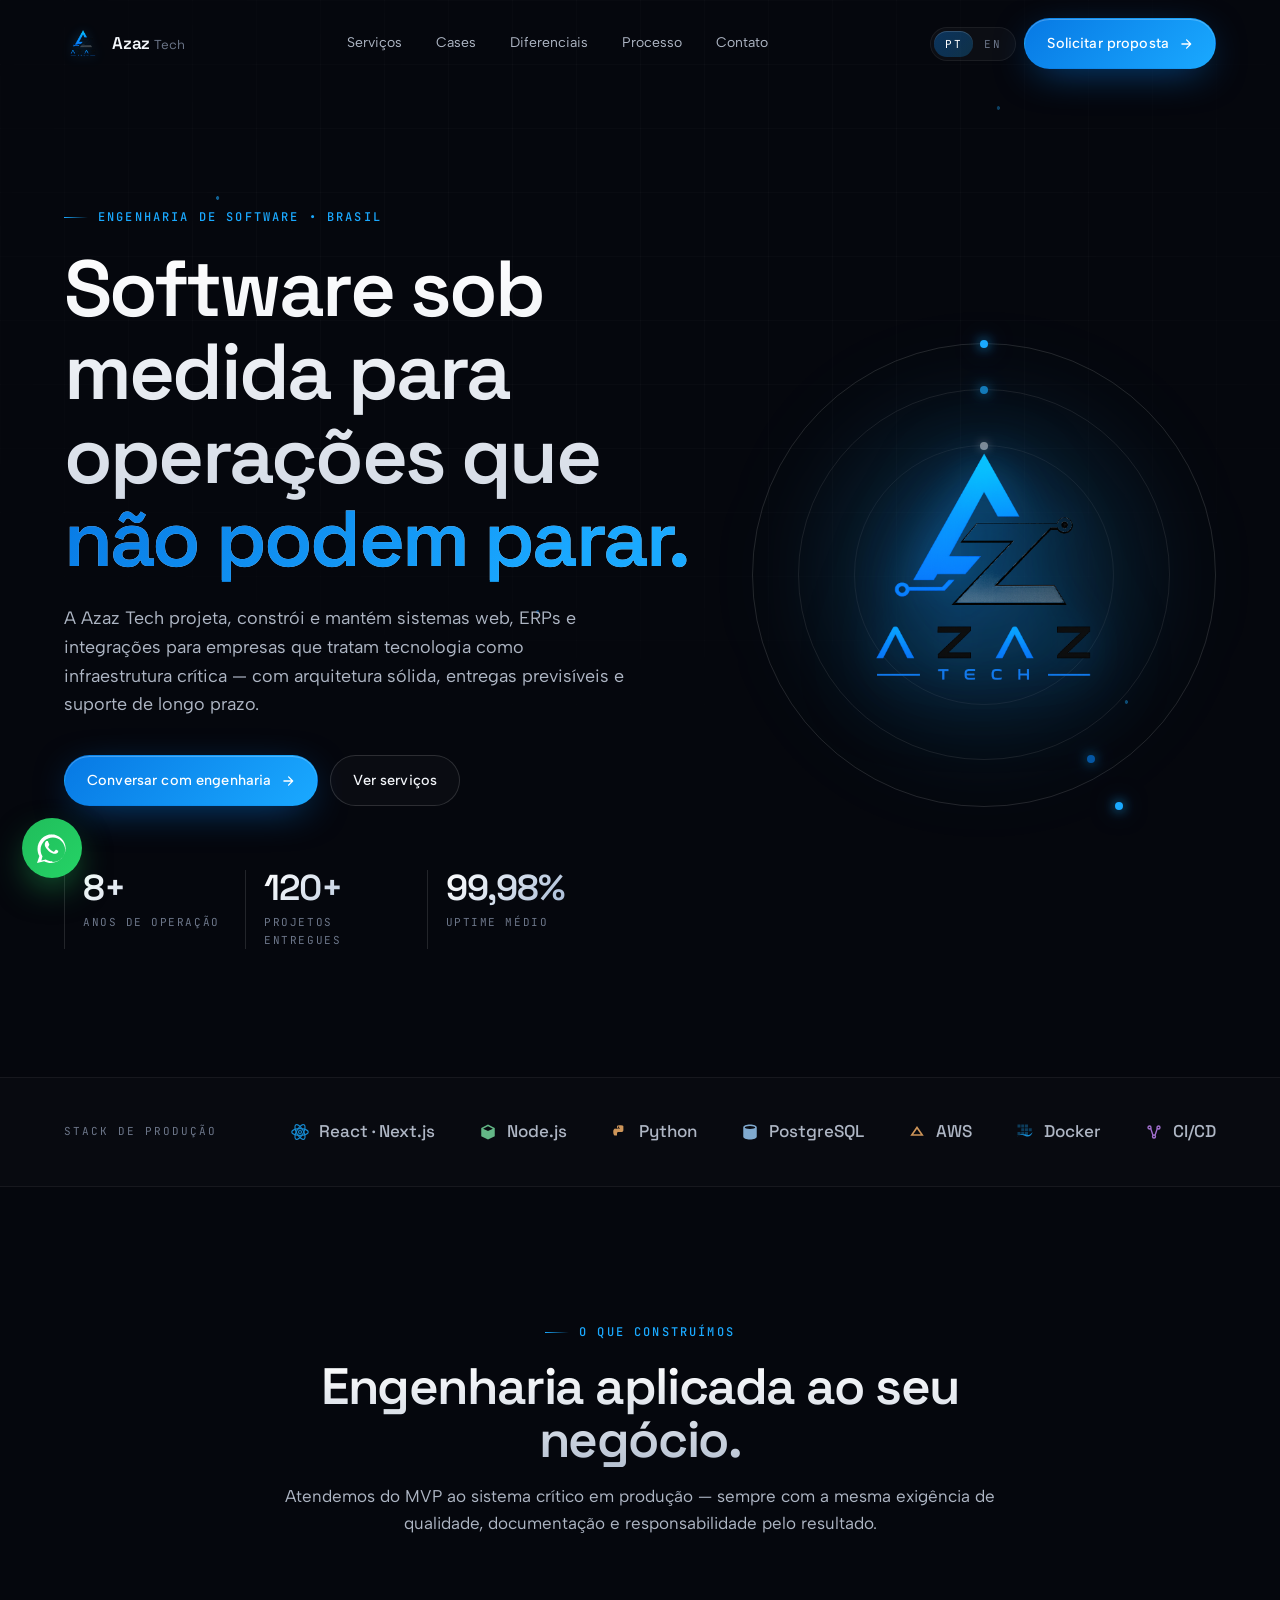
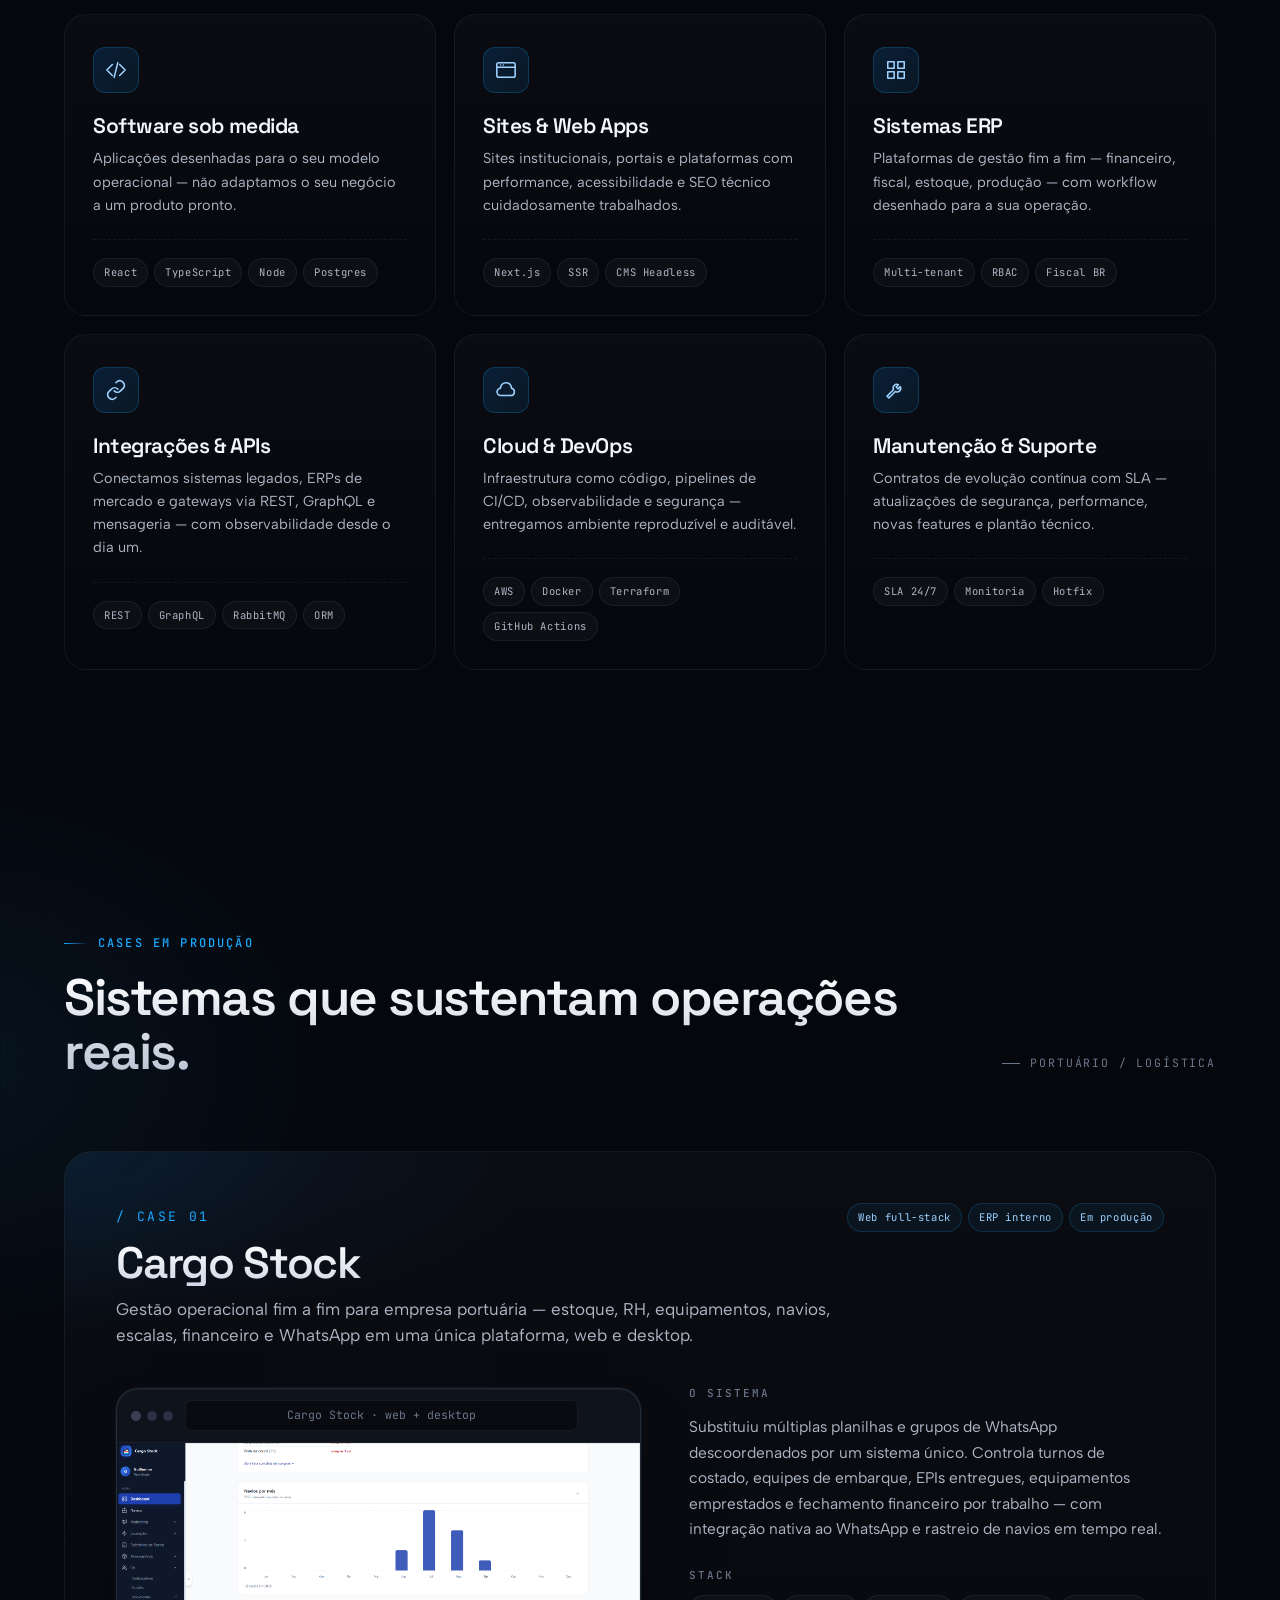
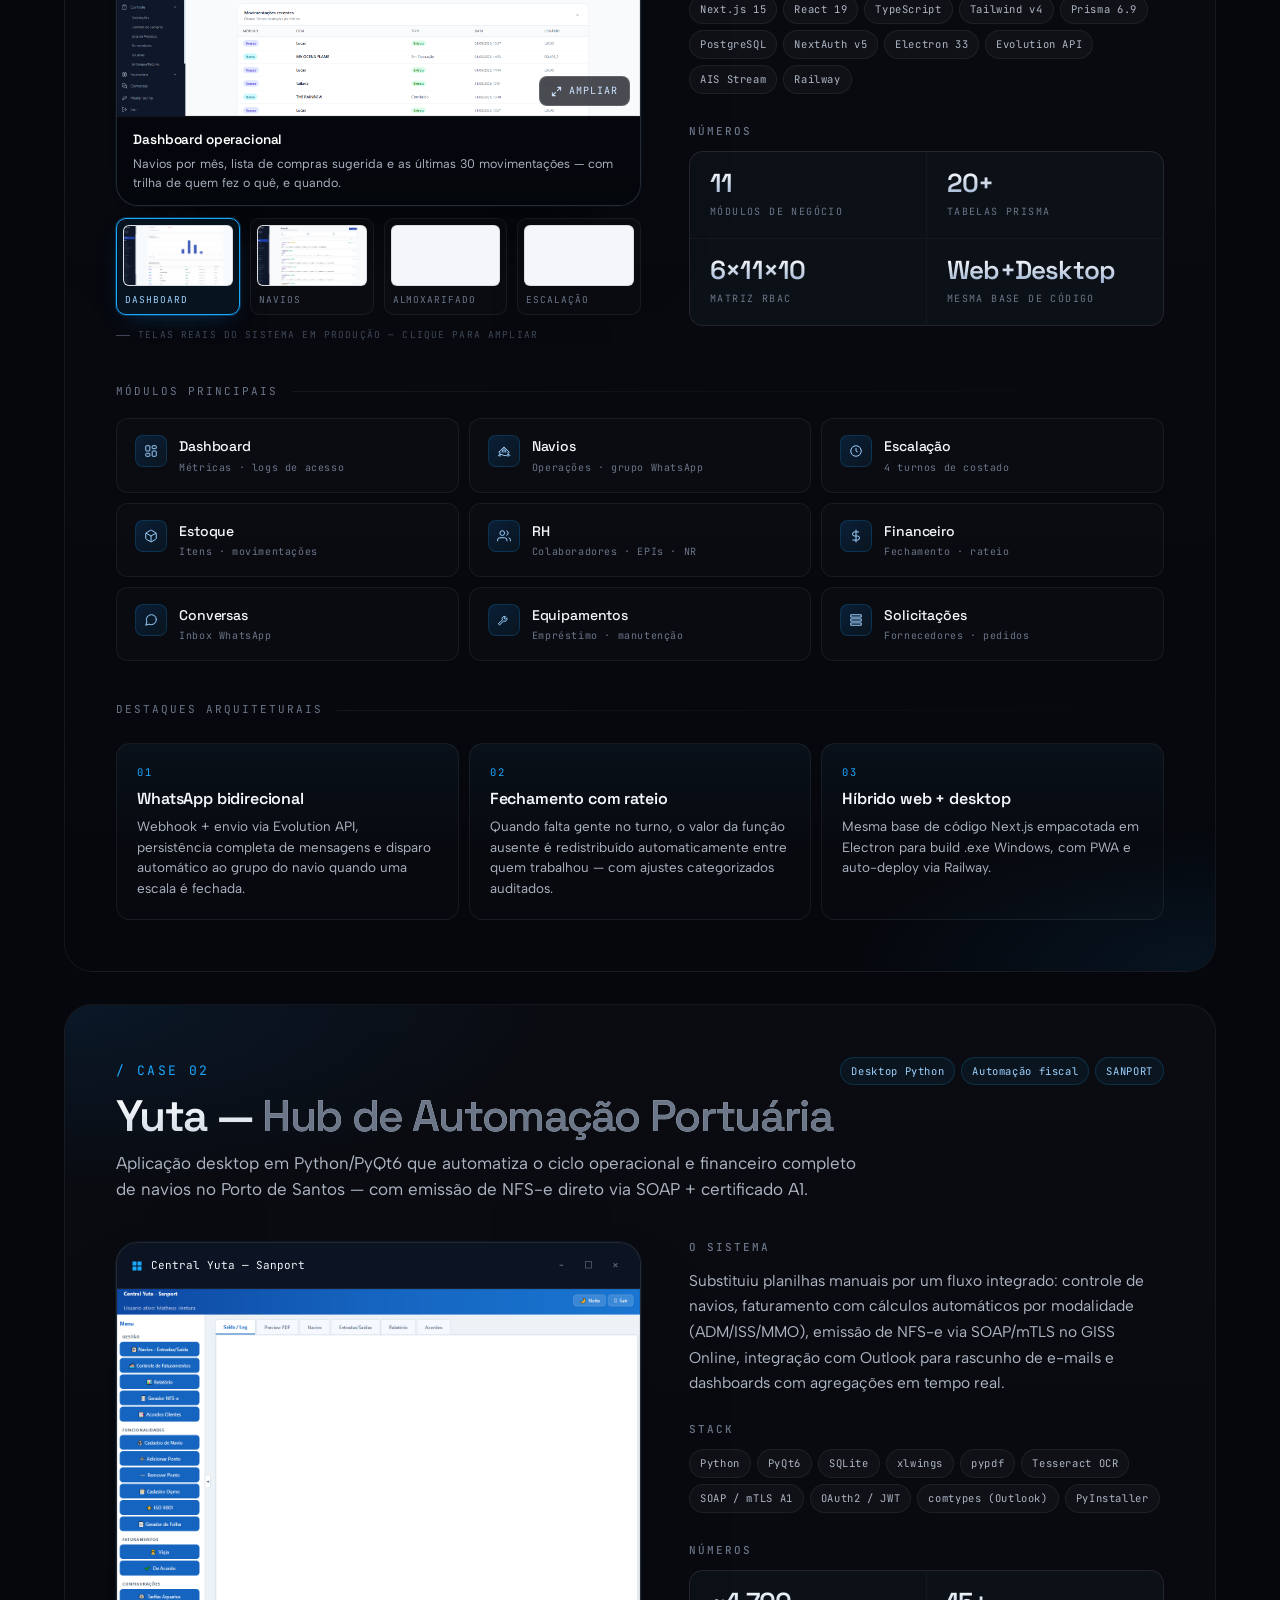
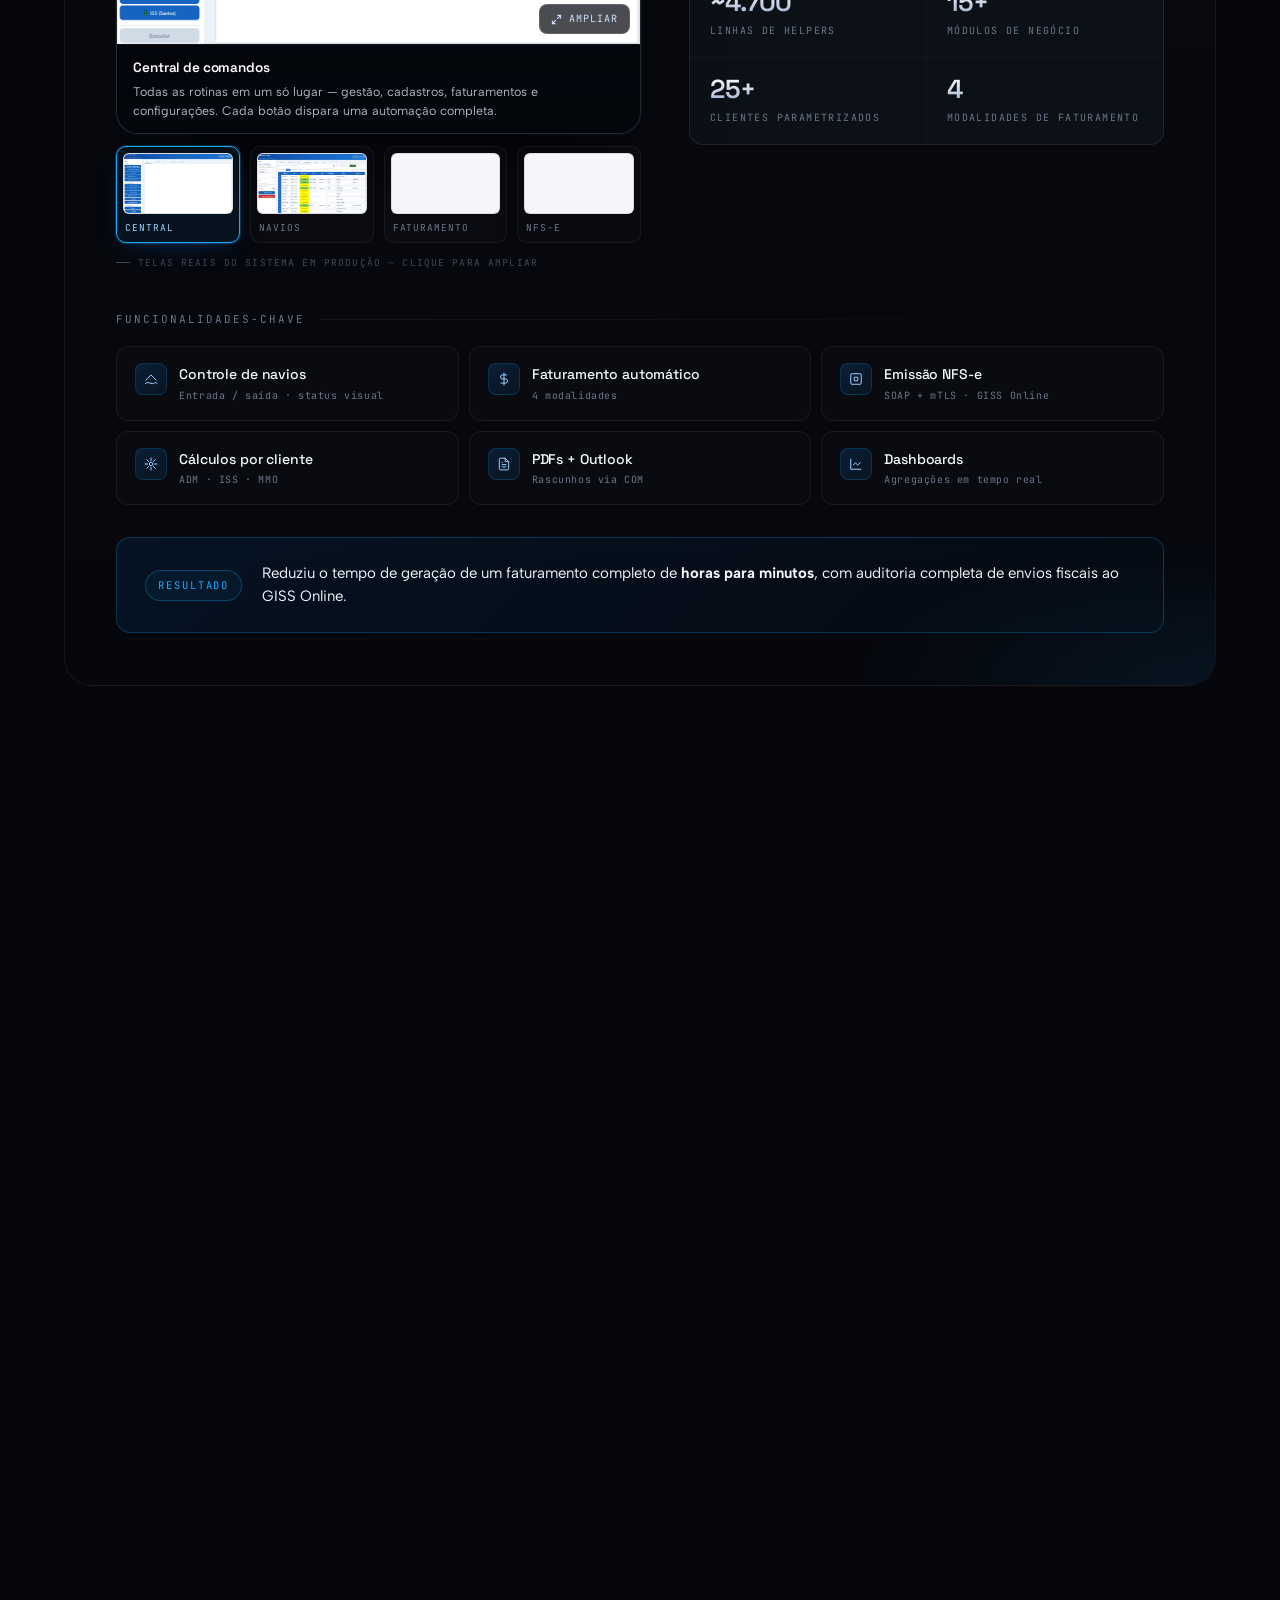
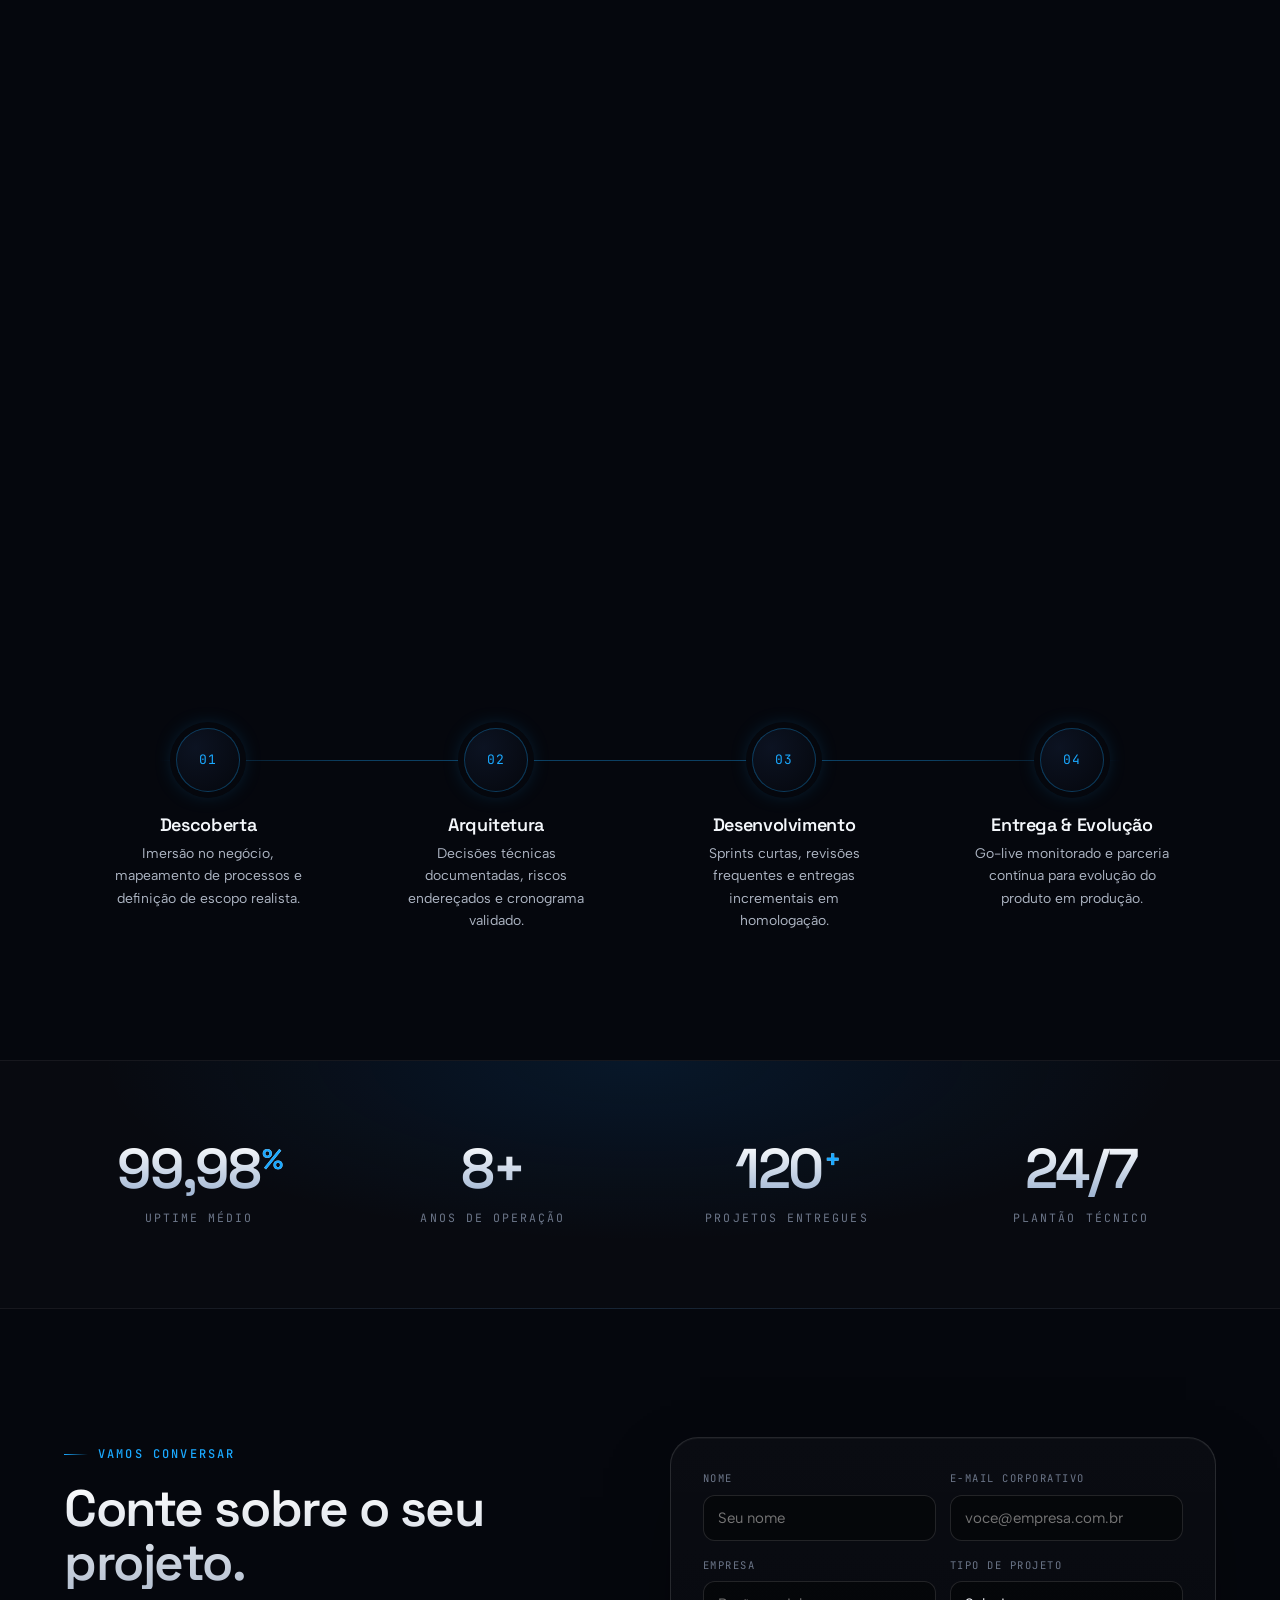
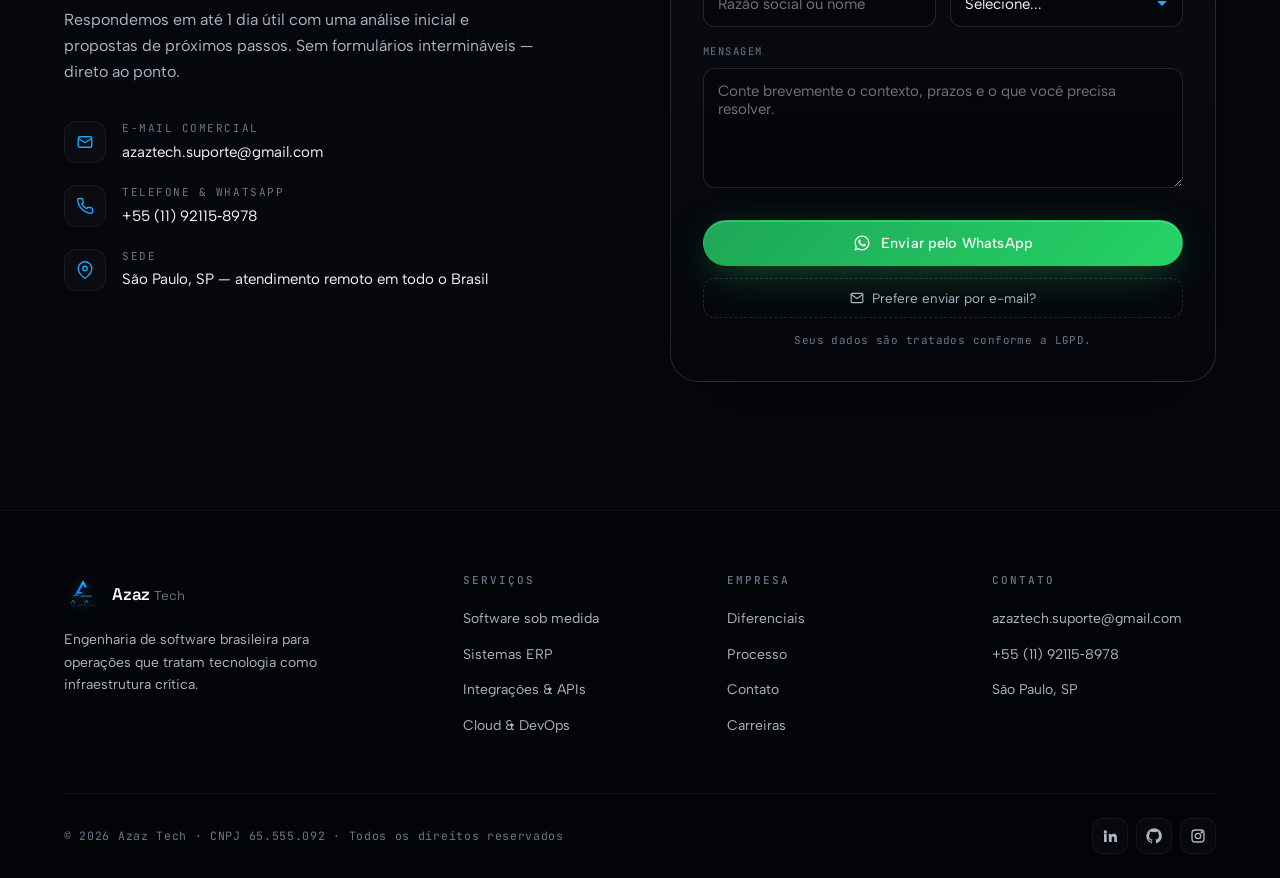
==== commit c25392e8: "Replace case mockups with real product screenshots + galleries - Cargo Stock and Yuta cases now show" ====
--- a/index.html
+++ b/index.html
@@ -1227,6 +1227,187 @@
     color:#fff;
     font-family:var(--body); font-size:12px; font-weight:500;
     width:fit-content;
+  }
+
+  /* =========================================================
+     REAL SCREENSHOTS — case gallery + lightbox
+     ========================================================= */
+  .case-shots{ display:flex; flex-direction:column; gap:12px; min-width:0; }
+  .shot-fig{ margin:0; }
+  .shot-frame{
+    position:relative;
+    background:#f4f6fa;
+    cursor: zoom-in;
+    transition: aspect-ratio .35s ease;
+  }
+  .shot-frame img.shot-stage-img{
+    display:block;
+    width:100%; height:100%;
+    object-fit:cover;
+    object-position:center top;
+  }
+  .shot-frame::after{
+    content:"";
+    position:absolute; inset:0;
+    box-shadow: inset 0 0 0 1px rgba(5,8,16,.08);
+    pointer-events:none;
+  }
+  .shot-zoom{
+    position:absolute; right:10px; bottom:10px;
+    display:inline-flex; align-items:center; gap:7px;
+    padding:6px 11px;
+    border:1px solid rgba(255,255,255,.14);
+    border-radius:8px;
+    background:rgba(5,8,16,.72);
+    -webkit-backdrop-filter:blur(6px); backdrop-filter:blur(6px);
+    color:#cfe3ff;
+    font-family:var(--mono); font-size:10px; letter-spacing:.1em; text-transform:uppercase;
+    cursor:zoom-in;
+    transition:background .2s ease, color .2s ease;
+  }
+  .shot-frame:hover .shot-zoom{ background:rgba(7,121,228,.85); color:#fff; }
+  .shot-caps{
+    border-top:1px solid var(--line);
+    background:rgba(0,0,0,.3);
+    padding:12px 16px;
+    min-height:64px;
+  }
+  .shot-cap{ display:none; }
+  .shot-cap.is-on{ display:block; }
+  .shot-cap b{
+    display:block;
+    font-family:var(--display);
+    font-size:13.5px; font-weight:600; letter-spacing:-.01em;
+    color:#fff;
+    margin-bottom:3px;
+  }
+  .shot-cap span{
+    display:block;
+    font-size:12.5px; line-height:1.55;
+    color:var(--fg-dim);
+  }
+  .shot-thumbs{
+    display:grid;
+    grid-template-columns:repeat(var(--shots,4),1fr);
+    gap:10px;
+  }
+  .shot-thumb{
+    position:relative;
+    display:flex; flex-direction:column; gap:7px;
+    padding:6px 6px 8px;
+    border:1px solid var(--line);
+    border-radius:10px;
+    background:rgba(255,255,255,.015);
+    cursor:pointer;
+    transition:border-color .2s ease, background .2s ease, transform .2s ease;
+    text-align:left;
+    min-width:0;
+  }
+  .shot-thumb:hover{ border-color:rgba(26,169,255,.35); transform:translateY(-2px); }
+  .shot-thumb.is-on{
+    border-color:var(--electric);
+    background:rgba(26,169,255,.07);
+    box-shadow:0 0 0 1px rgba(26,169,255,.25), 0 8px 22px -12px rgba(7,121,228,.5);
+  }
+  .shot-thumb img{
+    display:block; width:100%;
+    aspect-ratio:16/9;
+    object-fit:cover; object-position:center top;
+    border-radius:6px;
+    background:#f4f6fa;
+    border:1px solid rgba(5,8,16,.1);
+  }
+  .shot-thumb span{
+    font-family:var(--mono);
+    font-size:9.5px; letter-spacing:.1em; text-transform:uppercase;
+    color:var(--fg-mute);
+    white-space:nowrap; overflow:hidden; text-overflow:ellipsis;
+    padding:0 2px;
+  }
+  .shot-thumb.is-on span{ color:#9fd2ff; }
+  .shot-hint{
+    font-family:var(--mono);
+    font-size:9.5px; letter-spacing:.12em; text-transform:uppercase;
+    color:var(--fg-faint);
+    display:flex; align-items:center; gap:8px;
+  }
+  .shot-hint::before{ content:""; width:14px; height:1px; background:var(--fg-faint); }
+
+  /* Lightbox */
+  .shotbox{
+    position:fixed; inset:0; z-index:200;
+    display:none;
+    align-items:center; justify-content:center;
+    padding: clamp(14px, 3vw, 40px);
+    background:rgba(3,5,10,.92);
+    -webkit-backdrop-filter:blur(10px); backdrop-filter:blur(10px);
+  }
+  .shotbox.on{ display:flex; }
+  .shotbox .sb-inner{
+    position:relative;
+    max-width:min(1560px, 96vw);
+    width:100%;
+    display:flex; flex-direction:column; gap:14px;
+    align-items:center;
+  }
+  .shotbox img{
+    max-width:100%;
+    max-height:78vh;
+    object-fit:contain;
+    border-radius:10px;
+    background:#f4f6fa;
+    box-shadow:0 60px 120px -40px rgba(0,0,0,.9), 0 0 0 1px rgba(255,255,255,.08);
+  }
+  .shotbox .sb-cap{
+    text-align:center;
+    max-width:820px;
+  }
+  .shotbox .sb-cap b{
+    display:block;
+    font-family:var(--display); font-size:15px; font-weight:600;
+    color:#fff; margin-bottom:4px;
+  }
+  .shotbox .sb-cap span{ font-size:13px; line-height:1.55; color:var(--fg-dim); display:block; }
+  .shotbox .sb-count{
+    font-family:var(--mono); font-size:10px; letter-spacing:.16em;
+    color:var(--fg-mute); margin-top:8px; display:block;
+  }
+  .sb-btn{
+    position:absolute; top:50%; transform:translateY(-50%);
+    width:44px; height:44px;
+    display:flex; align-items:center; justify-content:center;
+    border:1px solid rgba(255,255,255,.14);
+    border-radius:50%;
+    background:rgba(10,14,23,.8);
+    color:#cfe3ff;
+    font-size:20px; line-height:1;
+    cursor:pointer;
+    transition:background .2s ease, border-color .2s ease;
+    user-select:none;
+  }
+  .sb-btn:hover{ background:rgba(7,121,228,.85); border-color:transparent; color:#fff; }
+  .sb-prev{ left:-8px; }
+  .sb-next{ right:-8px; }
+  .sb-close{
+    position:fixed; top:18px; right:22px;
+    width:42px; height:42px;
+    display:flex; align-items:center; justify-content:center;
+    border:1px solid rgba(255,255,255,.14);
+    border-radius:50%;
+    background:rgba(10,14,23,.8);
+    color:#cfe3ff;
+    font-size:18px;
+    cursor:pointer;
+    transition:background .2s ease;
+  }
+  .sb-close:hover{ background:rgba(255,80,80,.75); color:#fff; }
+  @media (max-width:720px){
+    .shot-thumbs{ grid-template-columns:repeat(var(--shots-sm,2),1fr); gap:8px; }
+    .shot-thumb img{ aspect-ratio:16/10; }
+    .shot-caps{ padding:10px 12px; min-height:0; }
+    .sb-prev{ left:2px; } .sb-next{ right:2px; }
+    .sb-btn{ width:38px; height:38px; }
+    .shotbox img{ max-height:64vh; }
   }
 
   /* Case side panel: description + stack + metrics */
@@ -1986,40 +2167,43 @@
       <p class="case-tagline" data-i18n="c1_tagline">Gestão operacional fim a fim para empresa portuária — estoque, RH, equipamentos, navios, escalas, financeiro e WhatsApp em uma única plataforma, web e desktop.</p>
 
       <div class="case-body">
-        <!-- Web dashboard mockup -->
-        <div class="case-mock" aria-hidden="true">
-          <div class="mock-chrome">
-            <div class="traffic"><span></span><span></span><span></span></div>
-            <div class="addr">cargo-stock.app / dashboard</div>
-            <div style="width:36px;"></div>
+        <!-- Apresentação: telas reais do sistema -->
+        <div class="case-shots" data-gallery="cargostock" style="--shots:4; --shots-sm:2;">
+          <figure class="case-mock shot-fig">
+            <div class="mock-chrome">
+              <div class="traffic"><span></span><span></span><span></span></div>
+              <div class="addr">Cargo Stock · web + desktop</div>
+              <div style="width:36px;"></div>
+            </div>
+            <div class="shot-frame" style="aspect-ratio:1907/998;" role="button" tabindex="0" aria-label="Ampliar tela do Cargo Stock">
+              <img class="shot-stage-img" src="assets/cargostock-dashboard.png" alt="Dashboard do Cargo Stock — gráfico de navios por mês e movimentações recentes do sistema" decoding="async">
+              <span class="shot-zoom" aria-hidden="true">
+                <svg width="11" height="11" viewBox="0 0 24 24" fill="none" stroke="currentColor" stroke-width="2.2" stroke-linecap="round"><path d="M15 3h6v6M9 21H3v-6M21 3l-7 7M3 21l7-7"/></svg>
+                <span data-i18n="shots_zoom">Ampliar</span>
+              </span>
+            </div>
+            <figcaption class="shot-caps">
+              <div class="shot-cap is-on"><b data-i18n="c1_s1_t">Dashboard operacional</b><span data-i18n="c1_s1_d">Navios por mês, lista de compras sugerida e as últimas 30 movimentações — com trilha de quem fez o quê, e quando.</span></div>
+              <div class="shot-cap"><b data-i18n="c1_s2_t">Operações de navios</b><span data-i18n="c1_s2_d">Cada operação com equipe, porto, cliente, produto e porão — status em tempo real e fechamento da operação em um clique.</span></div>
+              <div class="shot-cap"><b data-i18n="c1_s3_t">Almoxarifado por categoria</b><span data-i18n="c1_s3_d">Estoque separado por categoria e por equipe, com valor total em estoque, transferências e entradas/saídas rápidas por item.</span></div>
+              <div class="shot-cap"><b data-i18n="c1_s4_t">Escalação de costado</b><span data-i18n="c1_s4_d">Histórico dia a dia com os 4 turnos e quem trabalhou em cada período — a base que alimenta o fechamento financeiro do navio.</span></div>
+            </figcaption>
+          </figure>
+          <div class="shot-thumbs" role="tablist" aria-label="Telas do Cargo Stock">
+            <button type="button" class="shot-thumb is-on" role="tab" aria-selected="true" data-full="assets/cargostock-dashboard.png" data-alt="Dashboard do Cargo Stock — gráfico de navios por mês e movimentações recentes do sistema">
+              <img src="assets/cargostock-dashboard.png" alt="" loading="lazy" decoding="async"><span data-i18n="c1_s1_tab">Dashboard</span>
+            </button>
+            <button type="button" class="shot-thumb" role="tab" aria-selected="false" data-full="assets/cargostock-navios.png" data-alt="Tela de navios do Cargo Stock — lista de operações de lavagem de porão com status, equipe e cliente">
+              <img src="assets/cargostock-navios.png" alt="" loading="lazy" decoding="async"><span data-i18n="c1_s2_tab">Navios</span>
+            </button>
+            <button type="button" class="shot-thumb" role="tab" aria-selected="false" data-full="assets/cargostock-estoque.png" data-alt="Almoxarifado do Cargo Stock — estoque de maquinário por equipe com valores e movimentações">
+              <img src="assets/cargostock-estoque.png" alt="" loading="lazy" decoding="async"><span data-i18n="c1_s3_tab">Almoxarifado</span>
+            </button>
+            <button type="button" class="shot-thumb" role="tab" aria-selected="false" data-full="assets/cargostock-escalacao.png" data-alt="Escalação de costado do Cargo Stock — turnos por dia com colaboradores escalados e totais do navio">
+              <img src="assets/cargostock-escalacao.png" alt="" loading="lazy" decoding="async"><span data-i18n="c1_s4_tab">Escalação</span>
+            </button>
           </div>
-          <div class="mock-body">
-            <aside class="mock-side">
-              <div class="si on"><span class="dot"></span>Dashboard</div>
-              <div class="si"><span class="dot"></span>Navios</div>
-              <div class="si"><span class="dot"></span>Escalação</div>
-              <div class="si"><span class="dot"></span>Estoque</div>
-              <div class="si"><span class="dot"></span>RH</div>
-              <div class="si"><span class="dot"></span>Equipamentos</div>
-              <div class="si"><span class="dot"></span>Financeiro</div>
-              <div class="si"><span class="dot"></span>Conversas</div>
-              <div class="si"><span class="dot"></span>Mensagens</div>
-            </aside>
-            <div class="mock-main">
-              <div class="mock-kpis">
-                <div class="mock-kpi"><div class="v">12</div><div class="k">navios ativos</div></div>
-                <div class="mock-kpi"><div class="v">348</div><div class="k">escalas/mê</div></div>
-                <div class="mock-kpi"><div class="v">99,8<sup style="font-size:.5em;">%</sup></div><div class="k">uptime</div></div>
-              </div>
-              <div class="mock-table">
-                <div class="row head"><span>Navio</span><span>Turno</span><span>Status</span></div>
-                <div class="row"><span>MV Santos Star</span><span>07‑13</span><span class="mock-pill op">EM OPER</span></div>
-                <div class="row"><span>MV Atlantic Hope</span><span>13‑19</span><span class="mock-pill wait">AGUARD</span></div>
-                <div class="row"><span>MV Iberian Coal</span><span>19‑01</span><span class="mock-pill op">EM OPER</span></div>
-                <div class="row"><span>MV Cape Aurelia</span><span>01‑07</span><span class="mock-pill done">CONC</span></div>
-              </div>
-            </div>
-          </div>
+          <div class="shot-hint" data-i18n="shots_hint">Telas reais do sistema em produção — clique para ampliar</div>
         </div>
 
         <!-- Aside: description + stack + metrics -->
@@ -2128,45 +2312,46 @@
       <p class="case-tagline" data-i18n="c2_tagline">Aplicação desktop em Python/PyQt6 que automatiza o ciclo operacional e financeiro completo de navios no Porto de Santos — com emissão de NFS-e direto via SOAP + certificado A1.</p>
 
       <div class="case-body">
-        <!-- Desktop window mockup -->
-        <div class="case-mock" aria-hidden="true">
-          <div class="mock-chrome win">
-            <div style="display:flex;align-items:center;gap:8px;color:var(--fg);font-family:var(--mono);font-size:11px;">
-              <svg width="12" height="12" viewBox="0 0 24 24" fill="#1AA9FF"><path d="M3 3h8v8H3zM13 3h8v8h-8zM3 13h8v8H3zM13 13h8v8h-8z"/></svg>
-              Yuta — Faturamento
+        <!-- Apresentação: telas reais do sistema -->
+        <div class="case-shots" data-gallery="yuta" style="--shots:4; --shots-sm:2;">
+          <figure class="case-mock shot-fig">
+            <div class="mock-chrome win">
+              <div style="display:flex;align-items:center;gap:8px;color:var(--fg);font-family:var(--mono);font-size:11px;">
+                <svg width="12" height="12" viewBox="0 0 24 24" fill="#1AA9FF"><path d="M3 3h8v8H3zM13 3h8v8h-8zM3 13h8v8H3zM13 13h8v8h-8z"/></svg>
+                Central Yuta — Sanport
+              </div>
+              <div style="flex:1;"></div>
+              <div class="winctl"><span>−</span><span>□</span><span>×</span></div>
             </div>
-            <div style="flex:1;"></div>
-            <div class="winctl"><span>−</span><span>□</span><span>×</span></div>
+            <div class="shot-frame" style="aspect-ratio:1326/902;" role="button" tabindex="0" aria-label="Ampliar tela do Yuta">
+              <img class="shot-stage-img" src="assets/yuta-central.png" alt="Central Yuta — menu de comandos com rotinas de gestão, funcionalidades, faturamentos e configurações" decoding="async">
+              <span class="shot-zoom" aria-hidden="true">
+                <svg width="11" height="11" viewBox="0 0 24 24" fill="none" stroke="currentColor" stroke-width="2.2" stroke-linecap="round"><path d="M15 3h6v6M9 21H3v-6M21 3l-7 7M3 21l7-7"/></svg>
+                <span data-i18n="shots_zoom">Ampliar</span>
+              </span>
+            </div>
+            <figcaption class="shot-caps">
+              <div class="shot-cap is-on"><b data-i18n="c2_s1_t">Central de comandos</b><span data-i18n="c2_s1_d">Todas as rotinas em um só lugar — gestão, cadastros, faturamentos e configurações. Cada botão dispara uma automação completa.</span></div>
+              <div class="shot-cap"><b data-i18n="c2_s2_t">Entradas e saídas de navios</b><span data-i18n="c2_s2_d">Espelho digital da planilha operacional: busca por navio ou agência, filtros por período e status de cada requisição em tempo real.</span></div>
+              <div class="shot-cap"><b data-i18n="c2_s3_t">Controle de faturamento</b><span data-i18n="c2_s3_d">Linha a linha: ETB, ETS, responsável, serviço, prazo e status de envio — tudo conferível antes de faturar, sem abrir o Excel.</span></div>
+              <div class="shot-cap"><b data-i18n="c2_s4_t">Emissor de NFS-e</b><span data-i18n="c2_s4_d">Emissão, consulta, substituição e cancelamento de NFS-e direto no GISS Online da Prefeitura de Santos — em ambiente de produção.</span></div>
+            </figcaption>
+          </figure>
+          <div class="shot-thumbs" role="tablist" aria-label="Telas do Yuta">
+            <button type="button" class="shot-thumb is-on" role="tab" aria-selected="true" data-full="assets/yuta-central.png" data-alt="Central Yuta — menu de comandos com rotinas de gestão, funcionalidades, faturamentos e configurações">
+              <img src="assets/yuta-central.png" alt="" loading="lazy" decoding="async"><span data-i18n="c2_s1_tab">Central</span>
+            </button>
+            <button type="button" class="shot-thumb" role="tab" aria-selected="false" data-full="assets/yuta-entradas-saidas.png" data-alt="Yuta — controle de entradas e saídas de navios com filtros por período e status de requisição">
+              <img src="assets/yuta-entradas-saidas.png" alt="" loading="lazy" decoding="async"><span data-i18n="c2_s2_tab">Navios</span>
+            </button>
+            <button type="button" class="shot-thumb" role="tab" aria-selected="false" data-full="assets/yuta-tabela-envios.png" data-alt="Yuta — tabela de faturamento com ETB, ETS, responsável, serviço, prazo e status de envio por navio">
+              <img src="assets/yuta-tabela-envios.png" alt="" loading="lazy" decoding="async"><span data-i18n="c2_s3_tab">Faturamento</span>
+            </button>
+            <button type="button" class="shot-thumb" role="tab" aria-selected="false" data-full="assets/yuta-nfse.png" data-alt="Yuta — gerador de NFS-e integrado ao GISS Online de Santos com emissão, consulta, substituição e cancelamento">
+              <img src="assets/yuta-nfse.png" alt="" loading="lazy" decoding="async"><span data-i18n="c2_s4_tab">NFS-e</span>
+            </button>
           </div>
-          <div class="mock-body">
-            <aside class="mock-side">
-              <div class="si"><span class="dot"></span>Navios</div>
-              <div class="si on"><span class="dot"></span>Faturamento</div>
-              <div class="si"><span class="dot"></span>NFS-e GISS</div>
-              <div class="si"><span class="dot"></span>Clientes</div>
-              <div class="si"><span class="dot"></span>Relatórios</div>
-              <div class="si"><span class="dot"></span>Outlook</div>
-              <div class="si"><span class="dot"></span>Config</div>
-            </aside>
-            <div class="mock-main">
-              <div class="mock-form">
-                <div class="field"><span class="l">Cliente</span><span class="v">SANPORT LOGÍSTICA</span></div>
-                <div class="field"><span class="l">Período</span><span class="v">11 / 2025</span></div>
-                <div class="field"><span class="l">Modalidade</span><span class="v">ADM + ISS + MMO</span></div>
-              </div>
-              <div class="mock-totals">
-                <div class="t"><span>Base</span><b>R$ 184.520,00</b></div>
-                <div class="t"><span>ADM</span><b>R$ 18.452,00</b></div>
-                <div class="t"><span>ISS</span><b>R$ 9.226,00</b></div>
-                <div class="t"><span>MMO</span><b>R$ 12.916,40</b></div>
-                <div class="t" style="grid-column:1/-1;border-top:1px solid rgba(26,169,255,.2);padding-top:8px;"><span>Total</span><b style="color:#1AA9FF;">R$ 225.114,40</b></div>
-              </div>
-              <div class="mock-emit">
-                <svg width="12" height="12" viewBox="0 0 24 24" fill="none" stroke="currentColor" stroke-width="2.5"><path d="M5 12l5 5L20 7"/></svg>
-                Emitir NFS-e no GISS
-              </div>
-            </div>
-          </div>
+          <div class="shot-hint" data-i18n="shots_hint">Telas reais do sistema em produção — clique para ampliar</div>
         </div>
 
         <div class="case-aside">
@@ -2387,7 +2572,7 @@
             <div class="ic">
               <svg width="18" height="18" viewBox="0 0 24 24" fill="none" stroke="currentColor" stroke-width="1.8" stroke-linecap="round"><path d="M22 16.9v3a2 2 0 01-2.2 2 19.8 19.8 0 01-8.6-3.1 19.5 19.5 0 01-6-6A19.8 19.8 0 012.1 4.2 2 2 0 014.1 2h3a2 2 0 012 1.7c.1.9.3 1.7.6 2.5a2 2 0 01-.5 2.1L8 9.6a16 16 0 006 6l1.3-1.3a2 2 0 012.1-.5c.8.3 1.6.5 2.5.6A2 2 0 0122 16.9z"/></svg>
             </div>
-            <div><span class="lbl" data-i18n="info_phone">Telefone &amp; WhatsApp</span><span class="val"><a href="https://wa.me/5513996744755" target="_blank" rel="noopener" style="color:inherit;text-decoration:none;">+55 (13) 99674‑4755</a></span></div>
+            <div><span class="lbl" data-i18n="info_phone">Telefone &amp; WhatsApp</span><span class="val"><a href="https://wa.me/5511921158978" target="_blank" rel="noopener" style="color:inherit;text-decoration:none;">+55 (11) 92115‑8978</a></span></div>
           </div>
           <div class="info-row">
             <div class="ic">
@@ -2478,7 +2663,7 @@
         <h4 data-i18n="foot_col_contact">Contato</h4>
         <ul>
           <li><a href="mailto:azaztech.suporte@gmail.com">azaztech.suporte@gmail.com</a></li>
-          <li><a href="https://wa.me/5513996744755" target="_blank" rel="noopener">+55 (13) 99674‑4755</a></li>
+          <li><a href="https://wa.me/5511921158978" target="_blank" rel="noopener">+55 (11) 92115‑8978</a></li>
           <li><a href="#" data-i18n="info_address_v_short">São Paulo, SP</a></li>
         </ul>
       </div>
@@ -2496,7 +2681,7 @@
 
 <!-- ================= WHATSAPP FAB ================= -->
 <a class="wa-fab"
-   href="https://wa.me/5513996744755?text=Ol%C3%A1%21%20Vim%20pelo%20site%20da%20Azaz%20Tech%20e%20gostaria%20de%20conversar%20sobre%20um%20projeto."
+   href="https://wa.me/5511921158978?text=Ol%C3%A1%21%20Vim%20pelo%20site%20da%20Azaz%20Tech%20e%20gostaria%20de%20conversar%20sobre%20um%20projeto."
    target="_blank" rel="noopener"
    aria-label="Conversar no WhatsApp">
   <svg viewBox="0 0 24 24" fill="currentColor" aria-hidden="true">
@@ -2504,7 +2689,7 @@
   </svg>
   <span class="wa-tip">
     <span data-i18n="wa_tip">Conversar no WhatsApp</span>
-    <small>+55 (13) 99674‑4755</small>
+    <small>+55 (11) 92115‑8978</small>
   </span>
 </a>
 
@@ -2664,6 +2849,19 @@
       c1_hl3_t:'Híbrido web + desktop',
       c1_hl3_d:'Mesma base de código Next.js empacotada em Electron para build .exe Windows, com PWA e auto-deploy via Railway.',
 
+      c1_s1_t:'Dashboard operacional',
+      c1_s1_d:'Navios por mês, lista de compras sugerida e as últimas 30 movimentações — com trilha de quem fez o quê, e quando.',
+      c1_s1_tab:'Dashboard',
+      c1_s2_t:'Operações de navios',
+      c1_s2_d:'Cada operação com equipe, porto, cliente, produto e porão — status em tempo real e fechamento da operação em um clique.',
+      c1_s2_tab:'Navios',
+      c1_s3_t:'Almoxarifado por categoria',
+      c1_s3_d:'Estoque separado por categoria e por equipe, com valor total em estoque, transferências e entradas/saídas rápidas por item.',
+      c1_s3_tab:'Almoxarifado',
+      c1_s4_t:'Escalação de costado',
+      c1_s4_d:'Histórico dia a dia com os 4 turnos e quem trabalhou em cada período — a base que alimenta o fechamento financeiro do navio.',
+      c1_s4_tab:'Escalação',
+
       c2_tag1:'Desktop Python', c2_tag2:'Automação fiscal', c2_tag3:'SANPORT',
       c2_subtitle:'Hub de Automação Portuária',
       c2_tagline:'Aplicação desktop em Python/PyQt6 que automatiza o ciclo operacional e financeiro completo de navios no Porto de Santos — com emissão de NFS-e direto via SOAP + certificado A1.',
@@ -2679,6 +2877,21 @@
       c2_f6_t:'Dashboards', c2_f6_d:'Agregações em tempo real',
       c2_result_b:'RESULTADO',
       c2_result_t:'Reduziu o tempo de geração de um faturamento completo de <b>horas para minutos</b>, com auditoria completa de envios fiscais ao GISS Online.',
+
+      c2_s1_t:'Central de comandos',
+      c2_s1_d:'Todas as rotinas em um só lugar — gestão, cadastros, faturamentos e configurações. Cada botão dispara uma automação completa.',
+      c2_s1_tab:'Central',
+      c2_s2_t:'Entradas e saídas de navios',
+      c2_s2_d:'Espelho digital da planilha operacional: busca por navio ou agência, filtros por período e status de cada requisição em tempo real.',
+      c2_s2_tab:'Navios',
+      c2_s3_t:'Controle de faturamento',
+      c2_s3_d:'Linha a linha: ETB, ETS, responsável, serviço, prazo e status de envio — tudo conferível antes de faturar, sem abrir o Excel.',
+      c2_s3_tab:'Faturamento',
+      c2_s4_t:'Emissor de NFS-e',
+      c2_s4_d:'Emissão, consulta, substituição e cancelamento de NFS-e direto no GISS Online da Prefeitura de Santos — em ambiente de produção.',
+      c2_s4_tab:'NFS-e',
+      shots_hint:'Telas reais do sistema em produção — clique para ampliar',
+      shots_zoom:'Ampliar',
 
       tw_title:'Tweaks',
       tw_lang:'Idioma',
@@ -2797,6 +3010,19 @@
       c1_hl3_t:'Hybrid web + desktop',
       c1_hl3_d:'Same Next.js codebase packaged in Electron as a Windows .exe build, with PWA support and auto-deploy via Railway.',
 
+      c1_s1_t:'Operations dashboard',
+      c1_s1_d:'Ships per month, suggested purchase list and the latest stock movements — with a full trail of who did what, and when.',
+      c1_s1_tab:'Dashboard',
+      c1_s2_t:'Ship operations',
+      c1_s2_d:'Every operation with crew, port, client, product and hold — real-time status and one-click operation closing.',
+      c1_s2_tab:'Ships',
+      c1_s3_t:'Warehouse by category',
+      c1_s3_d:'Inventory split by category and by crew, with total stock value, transfers and quick in/out movements per item.',
+      c1_s3_tab:'Warehouse',
+      c1_s4_t:'Dock shift scheduling',
+      c1_s4_d:'Day-by-day history with the 4 shifts and who worked each period — the base that feeds the ship’s financial closing.',
+      c1_s4_tab:'Shifts',
+
       c2_tag1:'Python desktop', c2_tag2:'Fiscal automation', c2_tag3:'SANPORT',
       c2_subtitle:'Port Automation Hub',
       c2_tagline:'Desktop application in Python/PyQt6 that automates the full operational and financial cycle of vessels at the Port of Santos — with NFS-e emission via SOAP + A1 digital certificate.',
@@ -2812,6 +3038,21 @@
       c2_f6_t:'Dashboards', c2_f6_d:'Real-time aggregations',
       c2_result_b:'OUTCOME',
       c2_result_t:'Reduced the time to generate a full billing run from <b>hours to minutes</b>, with full audit of fiscal submissions to GISS Online.',
+
+      c2_s1_t:'Command center',
+      c2_s1_d:'Every routine in one place — management, registrations, billing and settings. Each button triggers a complete automation.',
+      c2_s1_tab:'Hub',
+      c2_s2_t:'Vessel arrivals &amp; departures',
+      c2_s2_d:'A digital mirror of the operational spreadsheet: search by vessel or agency, period filters and live request status.',
+      c2_s2_tab:'Vessels',
+      c2_s3_t:'Billing control',
+      c2_s3_d:'Line by line: ETB, ETS, owner, service, deadline and submission status — everything checkable before billing, without opening Excel.',
+      c2_s3_tab:'Billing',
+      c2_s4_t:'NFS-e issuer',
+      c2_s4_d:'Issue, query, replace and cancel NFS-e invoices directly at Santos City Hall’s GISS Online — in the production environment.',
+      c2_s4_tab:'NFS-e',
+      shots_hint:'Real screens from the system in production — click to enlarge',
+      shots_zoom:'Enlarge',
 
       tw_title:'Tweaks',
       tw_lang:'Language',
@@ -2921,7 +3162,7 @@
   } catch(_) {}
 
   // ===== FORM: build wa.me / mailto: with the form data =====
-  const WA_NUMBER = '5513996744755';
+  const WA_NUMBER = '5511921158978';
   const SUPPORT_EMAIL = 'azaztech.suporte@gmail.com';
 
   function getFormPayload(form){
@@ -3077,6 +3318,97 @@
 })();
 </script>
 
+<!-- ===== Lightbox: apresentação ampliada das telas dos cases ===== -->
+<div class="shotbox" id="shotbox" role="dialog" aria-modal="true" aria-label="Visualização ampliada da tela">
+  <button type="button" class="sb-close" aria-label="Fechar (Esc)">✕</button>
+  <div class="sb-inner">
+    <button type="button" class="sb-btn sb-prev" aria-label="Tela anterior">‹</button>
+    <img src="" alt="">
+    <div class="sb-cap"></div>
+    <button type="button" class="sb-btn sb-next" aria-label="Próxima tela">›</button>
+  </div>
+</div>
+
+<script>
+/* ===== Galerias de telas reais + lightbox ===== */
+(() => {
+  const box = document.getElementById('shotbox');
+  if (!box) return;
+  const boxImg = box.querySelector('.sb-inner > img');
+  const boxCap = box.querySelector('.sb-cap');
+  const inner  = box.querySelector('.sb-inner');
+
+  let active = null;
+
+  document.querySelectorAll('[data-gallery]').forEach(g => {
+    const stage  = g.querySelector('.shot-stage-img');
+    const frame  = g.querySelector('.shot-frame');
+    const thumbs = Array.from(g.querySelectorAll('.shot-thumb'));
+    const caps   = Array.from(g.querySelectorAll('.shot-cap'));
+    const state  = { thumbs, caps, cur: 0 };
+
+    // A moldura assume a proporção exata da imagem exibida (evita faixas nas bordas)
+    const fit = () => {
+      if (stage.naturalWidth && stage.naturalHeight)
+        frame.style.aspectRatio = stage.naturalWidth + ' / ' + stage.naturalHeight;
+    };
+    stage.addEventListener('load', fit);
+    fit();
+
+    state.go = i => {
+      state.cur = (i + thumbs.length) % thumbs.length;
+      const t = thumbs[state.cur];
+      stage.src = t.dataset.full;
+      stage.alt = t.dataset.alt || '';
+      thumbs.forEach((b, j) => {
+        b.classList.toggle('is-on', j === state.cur);
+        b.setAttribute('aria-selected', j === state.cur ? 'true' : 'false');
+      });
+      caps.forEach((c, j) => c.classList.toggle('is-on', j === state.cur));
+    };
+
+    thumbs.forEach((b, j) => b.addEventListener('click', () => state.go(j)));
+
+    const open = () => { active = state; render(); box.classList.add('on'); document.body.style.overflow = 'hidden'; };
+    frame.addEventListener('click', open);
+    frame.addEventListener('keydown', e => {
+      if (e.key === 'Enter' || e.key === ' ') { e.preventDefault(); open(); }
+    });
+  });
+
+  function render() {
+    if (!active) return;
+    const t = active.thumbs[active.cur];
+    boxImg.src = t.dataset.full;
+    boxImg.alt = t.dataset.alt || '';
+    const cap = active.caps[active.cur];
+    boxCap.innerHTML = (cap ? cap.innerHTML : '') +
+      '<span class="sb-count">' + (active.cur + 1) + ' / ' + active.thumbs.length + '</span>';
+  }
+  function closeBox() {
+    box.classList.remove('on');
+    document.body.style.overflow = '';
+    active = null;
+  }
+  function step(d) {
+    if (!active) return;
+    active.go(active.cur + d);
+    render();
+  }
+
+  box.querySelector('.sb-close').addEventListener('click', closeBox);
+  box.querySelector('.sb-prev').addEventListener('click', e => { e.stopPropagation(); step(-1); });
+  box.querySelector('.sb-next').addEventListener('click', e => { e.stopPropagation(); step(1); });
+  box.addEventListener('click', e => { if (e.target === box || e.target === inner) closeBox(); });
+  document.addEventListener('keydown', e => {
+    if (!box.classList.contains('on')) return;
+    if (e.key === 'Escape') closeBox();
+    else if (e.key === 'ArrowLeft') step(-1);
+    else if (e.key === 'ArrowRight') step(1);
+  });
+})();
+</script>
+
 <style id="__om-edit-overrides"></style>
 </body>
 </html>
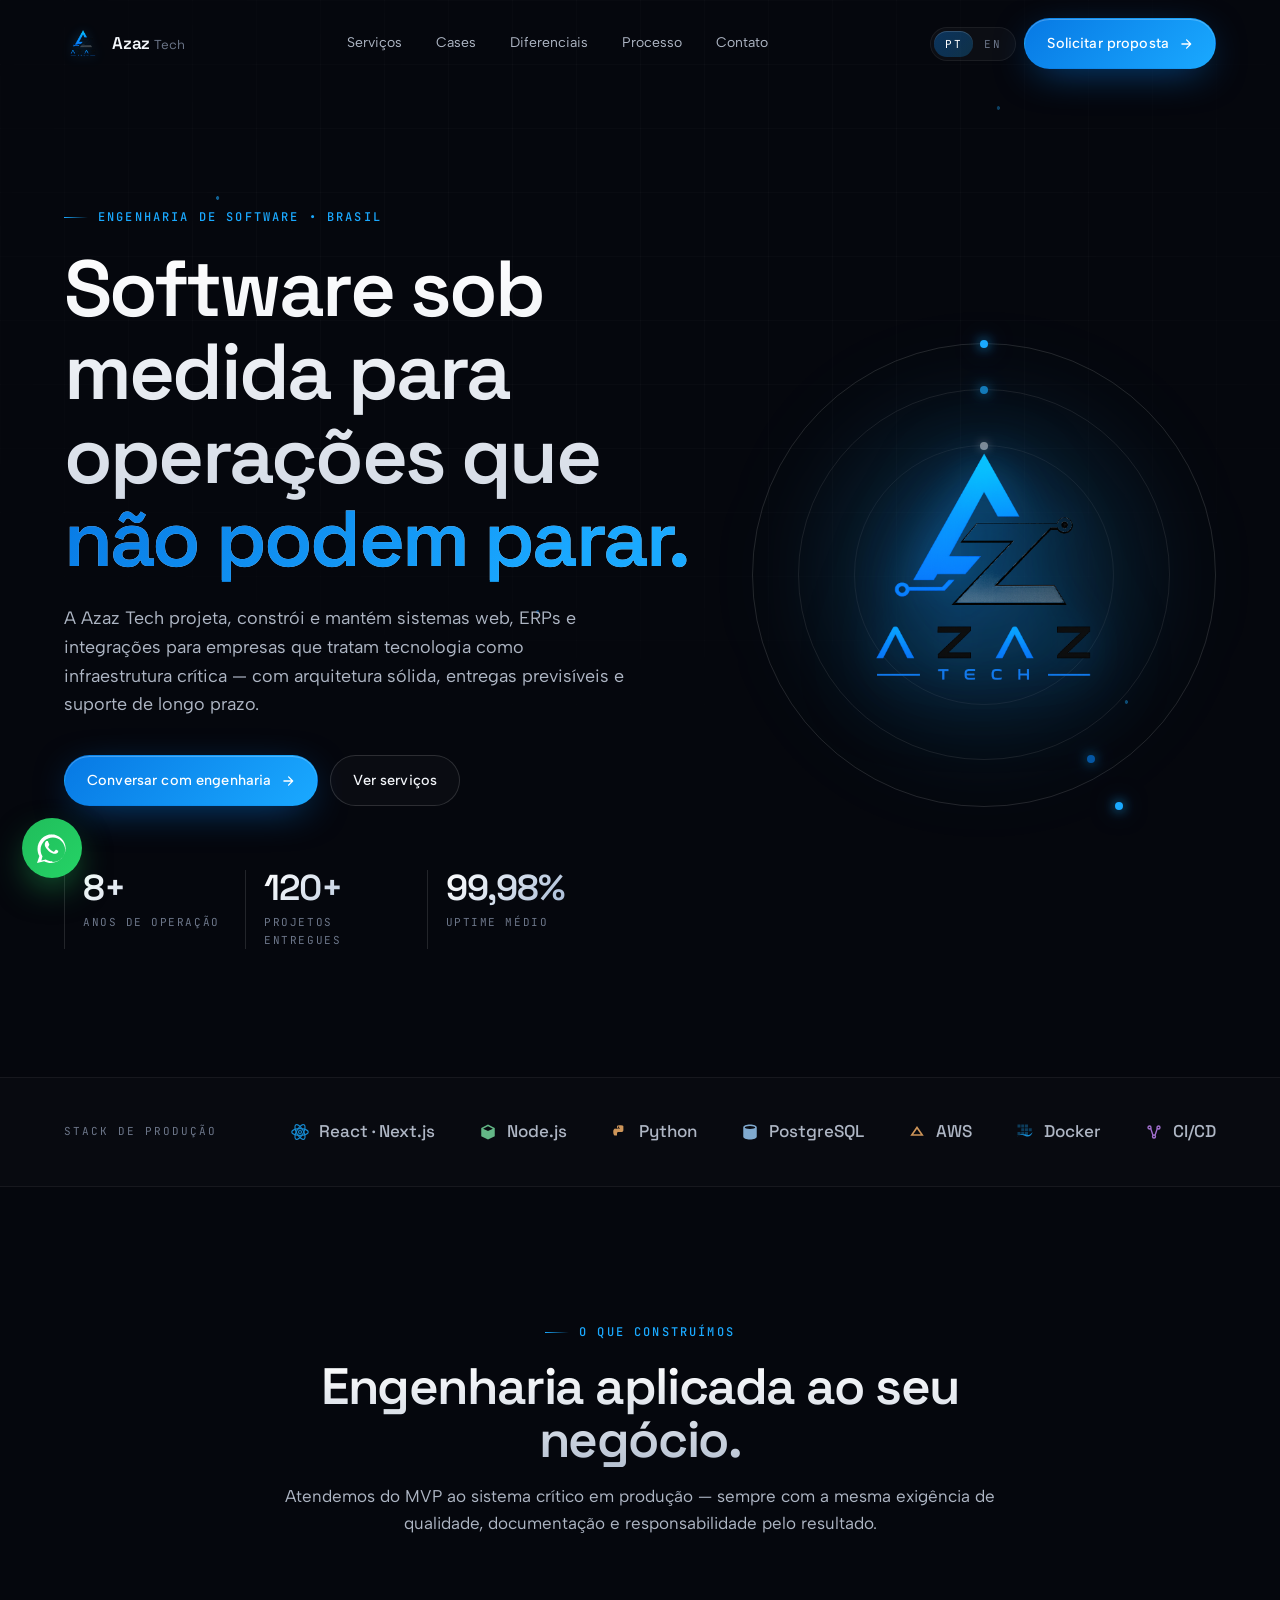
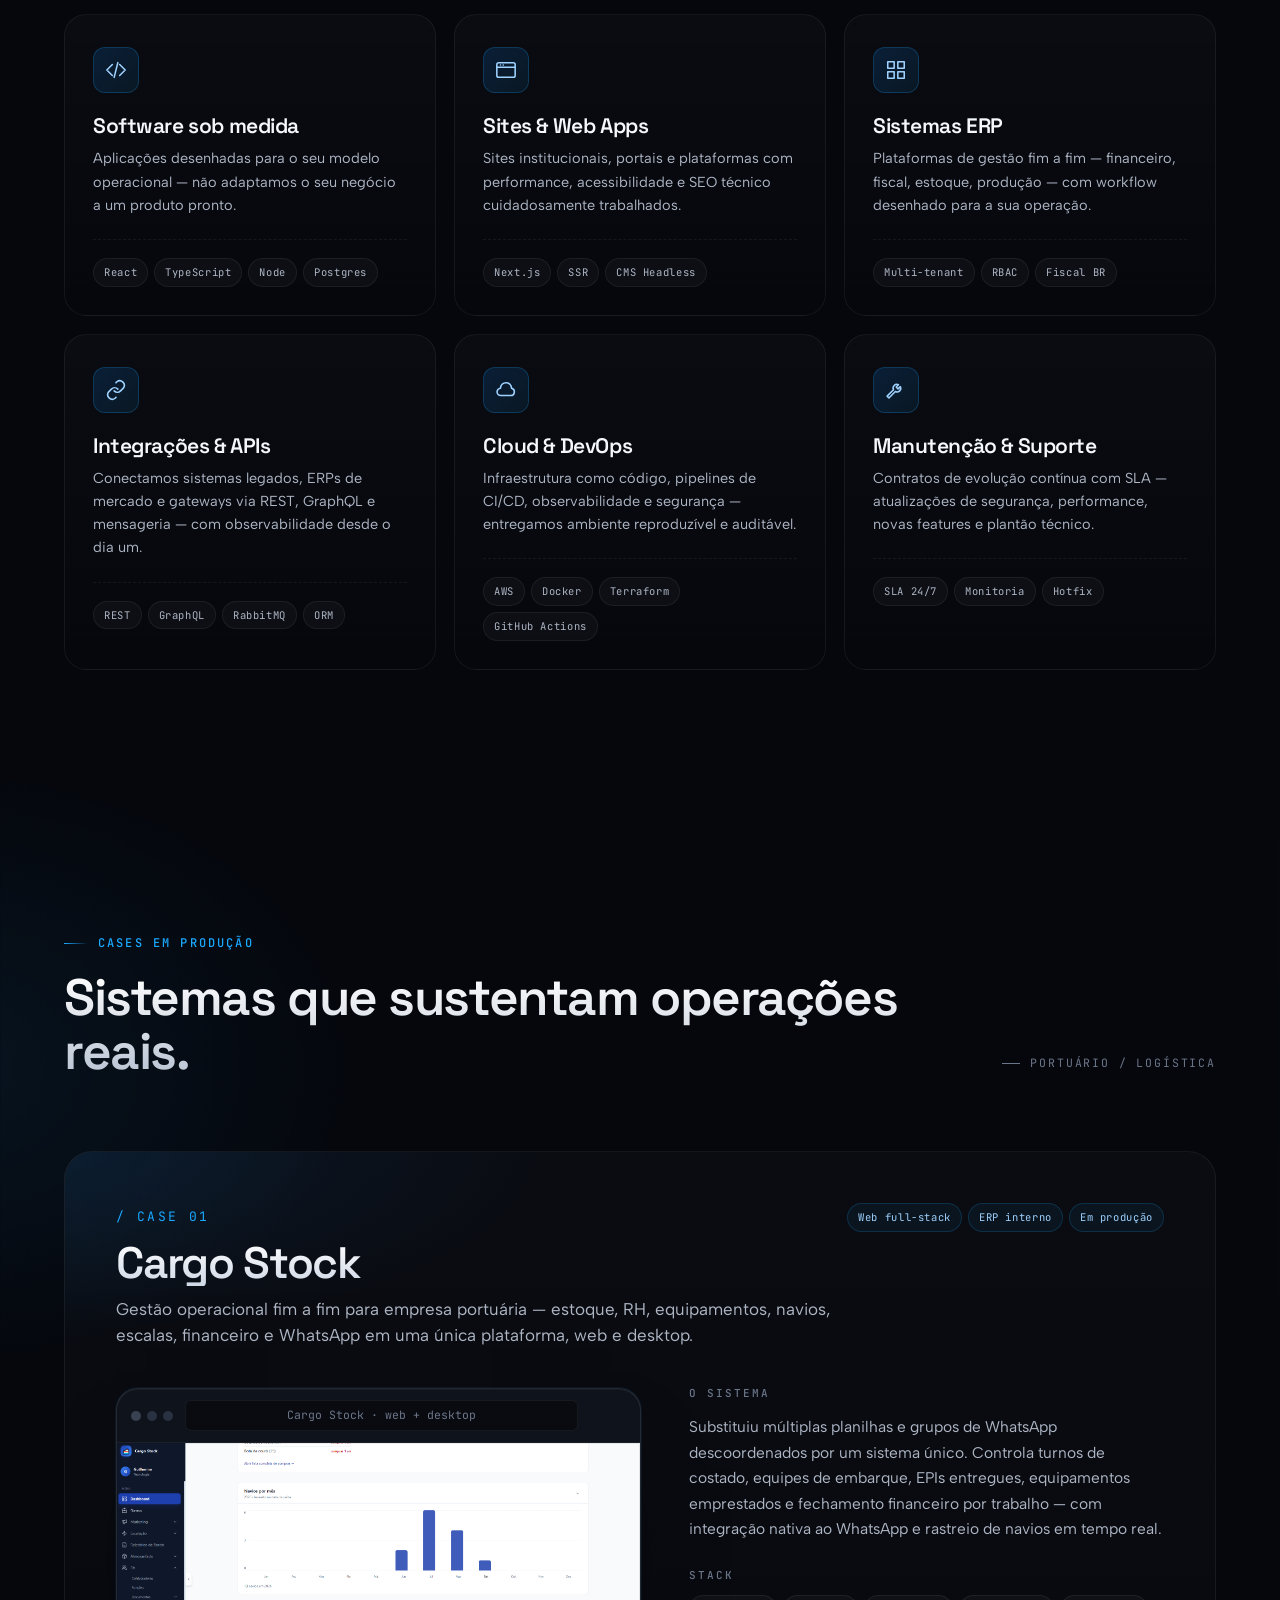
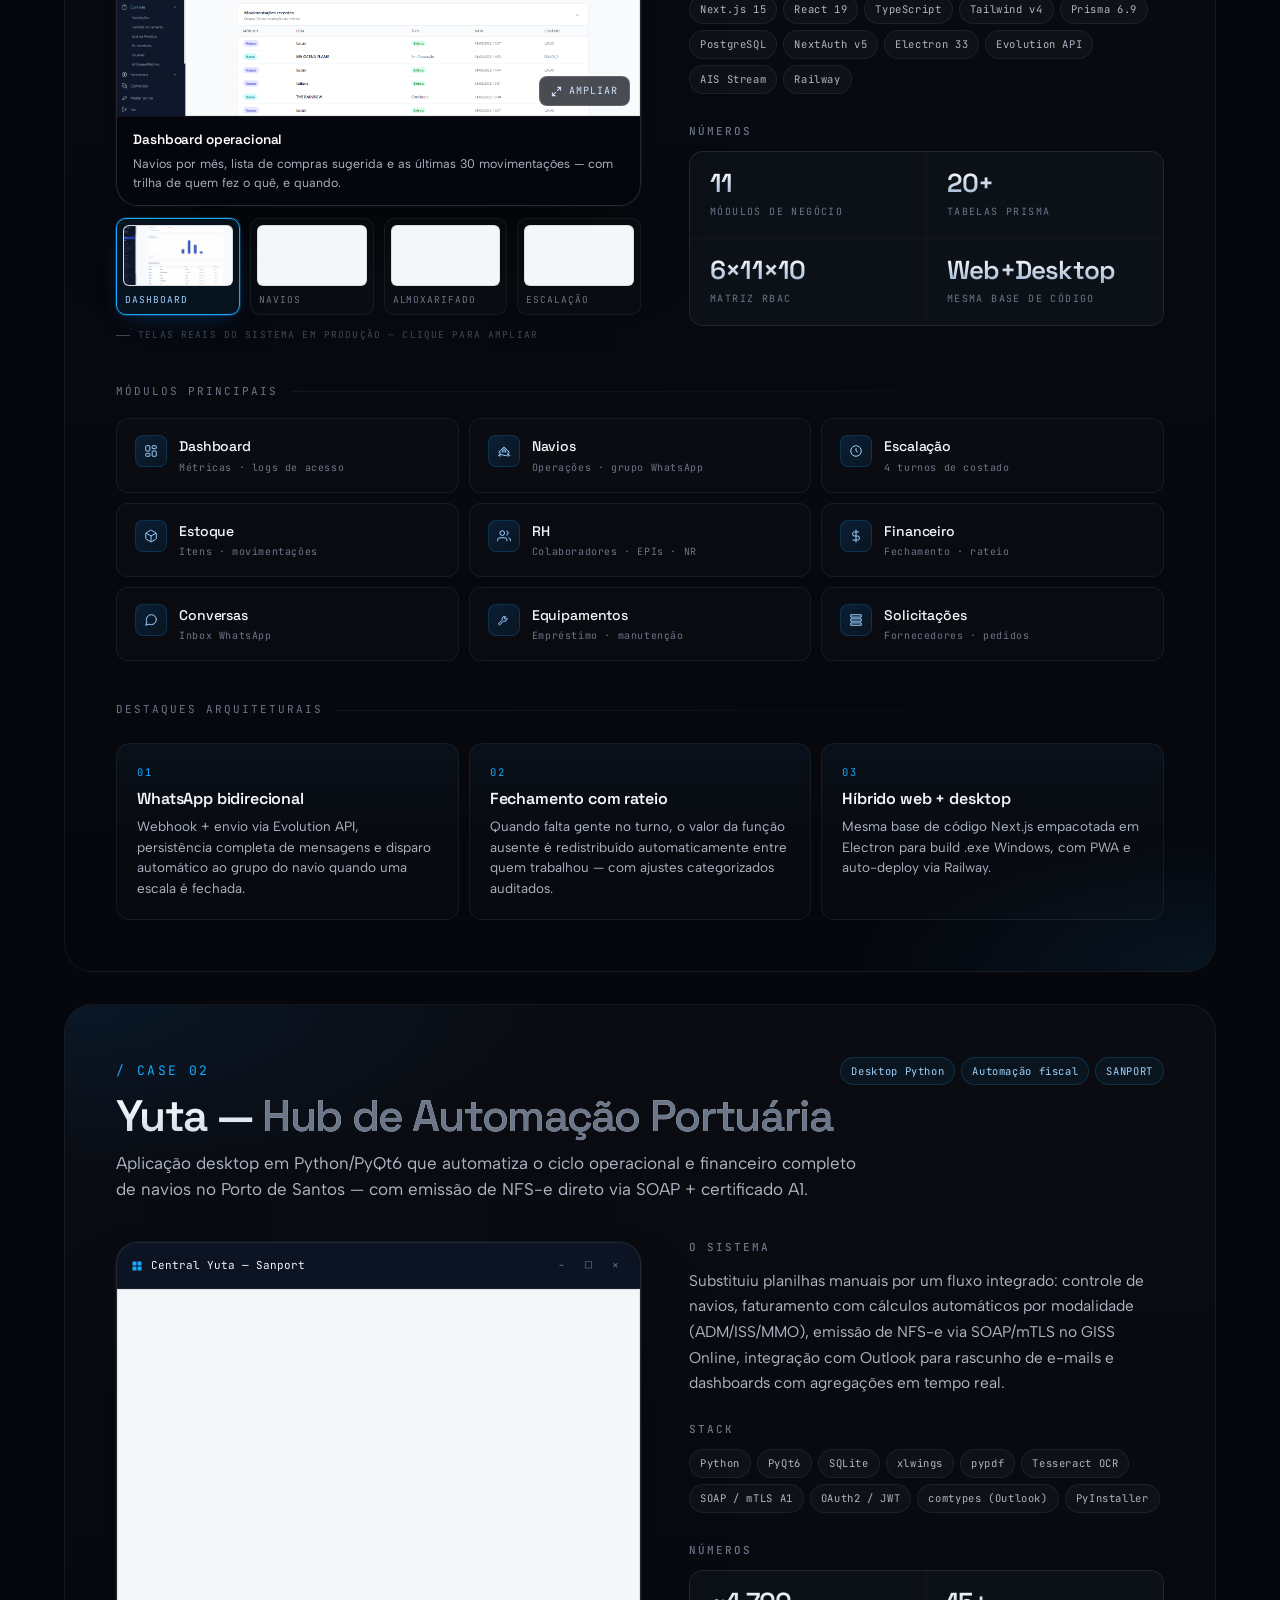
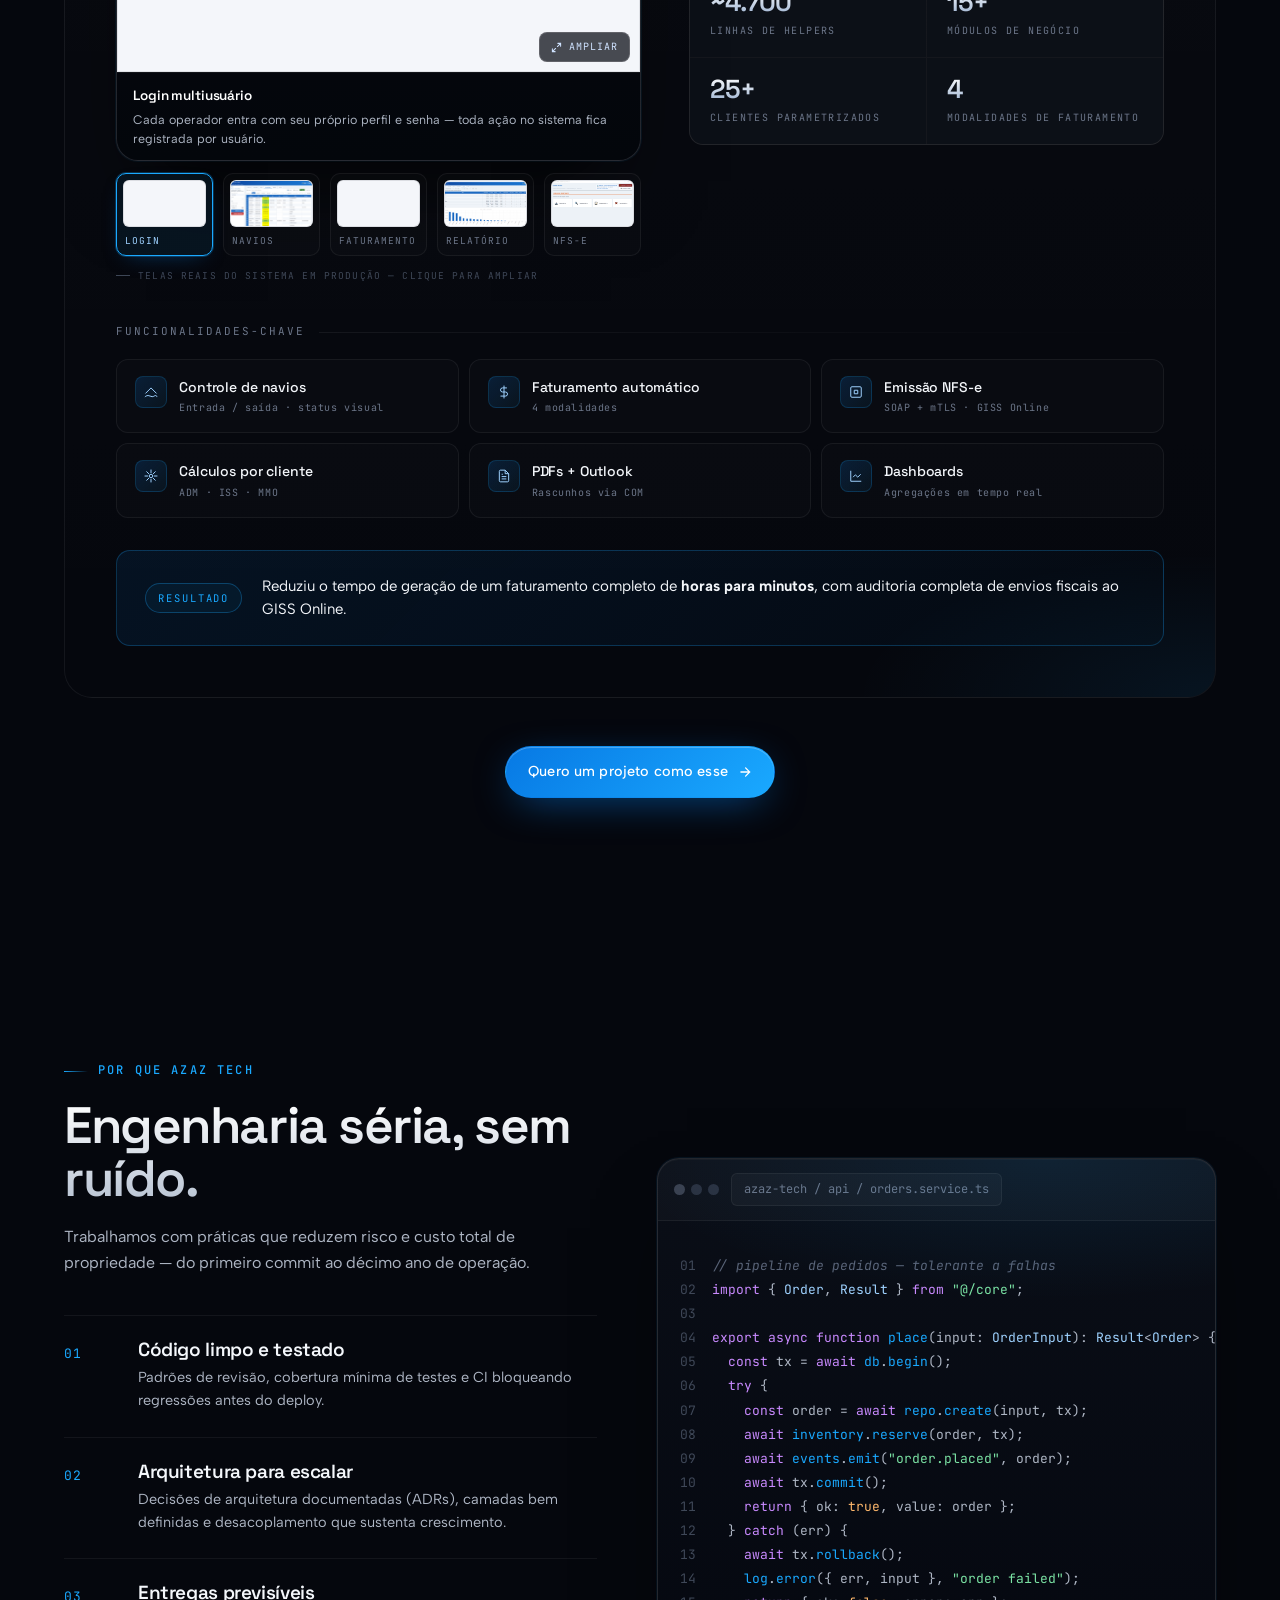
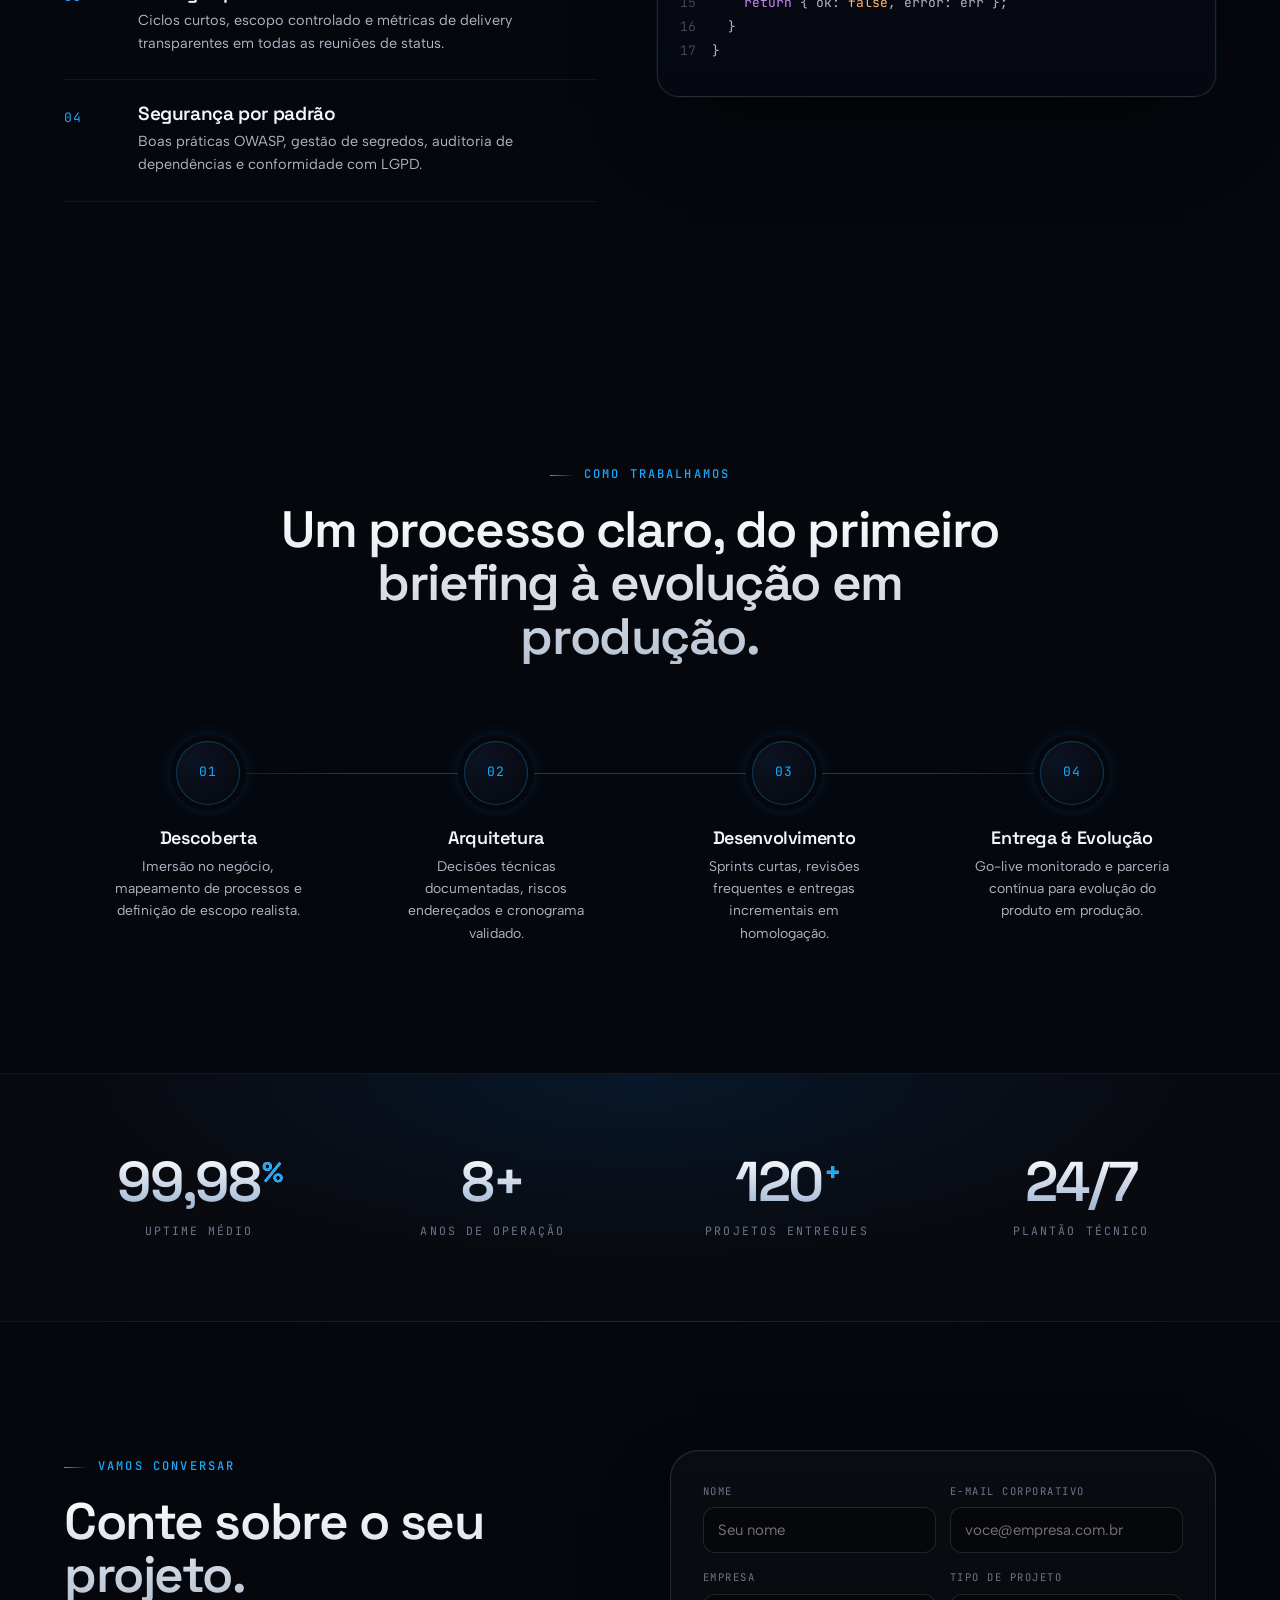
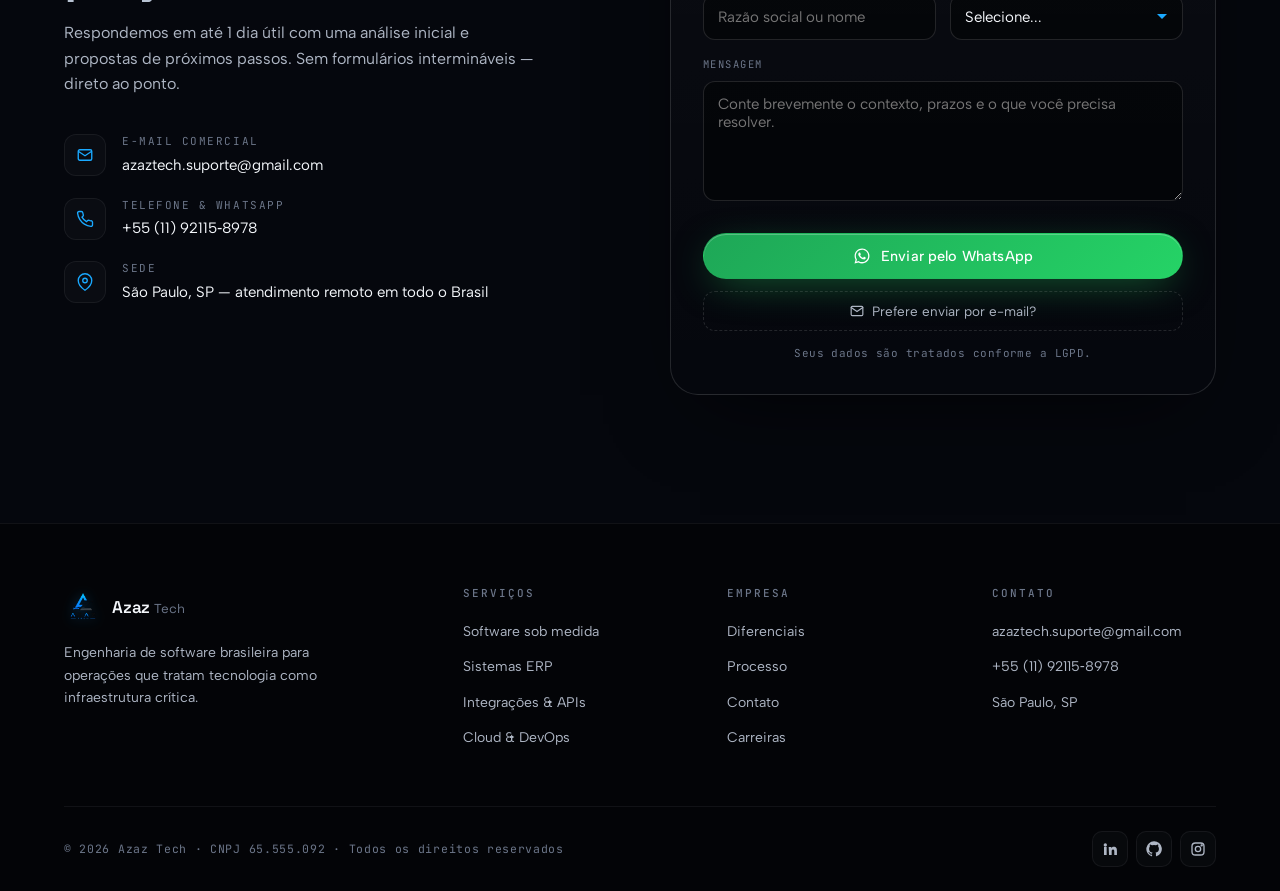
==== commit 360e4aaa: "Yuta gallery: swap Central/old NFS-e for login, relatorio and new NFS-e shots Co-Authored-By: Claude" ====
--- a/index.html
+++ b/index.html
@@ -2313,7 +2313,7 @@
 
       <div class="case-body">
         <!-- Apresentação: telas reais do sistema -->
-        <div class="case-shots" data-gallery="yuta" style="--shots:4; --shots-sm:2;">
+        <div class="case-shots" data-gallery="yuta" style="--shots:5; --shots-sm:2;">
           <figure class="case-mock shot-fig">
             <div class="mock-chrome win">
               <div style="display:flex;align-items:center;gap:8px;color:var(--fg);font-family:var(--mono);font-size:11px;">
@@ -2323,23 +2323,24 @@
               <div style="flex:1;"></div>
               <div class="winctl"><span>−</span><span>□</span><span>×</span></div>
             </div>
-            <div class="shot-frame" style="aspect-ratio:1326/902;" role="button" tabindex="0" aria-label="Ampliar tela do Yuta">
-              <img class="shot-stage-img" src="assets/yuta-central.png" alt="Central Yuta — menu de comandos com rotinas de gestão, funcionalidades, faturamentos e configurações" decoding="async">
+            <div class="shot-frame" style="aspect-ratio:1200/880;" role="button" tabindex="0" aria-label="Ampliar tela do Yuta">
+              <img class="shot-stage-img" src="assets/yuta-login.png" alt="Yuta — tela de login multiusuário com seleção de perfil e campo de senha" decoding="async">
               <span class="shot-zoom" aria-hidden="true">
                 <svg width="11" height="11" viewBox="0 0 24 24" fill="none" stroke="currentColor" stroke-width="2.2" stroke-linecap="round"><path d="M15 3h6v6M9 21H3v-6M21 3l-7 7M3 21l7-7"/></svg>
                 <span data-i18n="shots_zoom">Ampliar</span>
               </span>
             </div>
             <figcaption class="shot-caps">
-              <div class="shot-cap is-on"><b data-i18n="c2_s1_t">Central de comandos</b><span data-i18n="c2_s1_d">Todas as rotinas em um só lugar — gestão, cadastros, faturamentos e configurações. Cada botão dispara uma automação completa.</span></div>
+              <div class="shot-cap is-on"><b data-i18n="c2_s1_t">Login multiusuário</b><span data-i18n="c2_s1_d">Cada operador entra com seu próprio perfil e senha — toda ação no sistema fica registrada por usuário.</span></div>
               <div class="shot-cap"><b data-i18n="c2_s2_t">Entradas e saídas de navios</b><span data-i18n="c2_s2_d">Espelho digital da planilha operacional: busca por navio ou agência, filtros por período e status de cada requisição em tempo real.</span></div>
               <div class="shot-cap"><b data-i18n="c2_s3_t">Controle de faturamento</b><span data-i18n="c2_s3_d">Linha a linha: ETB, ETS, responsável, serviço, prazo e status de envio — tudo conferível antes de faturar, sem abrir o Excel.</span></div>
-              <div class="shot-cap"><b data-i18n="c2_s4_t">Emissor de NFS-e</b><span data-i18n="c2_s4_d">Emissão, consulta, substituição e cancelamento de NFS-e direto no GISS Online da Prefeitura de Santos — em ambiente de produção.</span></div>
+              <div class="shot-cap"><b data-i18n="c2_s4_t">Relatórios por cliente</b><span data-i18n="c2_s4_d">Ranking de clientes por faturamento, lucro ADM, valores a receber e pontos — filtros por métrica, mês, ano e cliente, com gráfico atualizado na hora.</span></div>
+              <div class="shot-cap"><b data-i18n="c2_s5_t">Emissor de NFS-e</b><span data-i18n="c2_s5_d">Emissão, consulta, substituição e cancelamento de NFS-e direto no GISS Online da Prefeitura de Santos — em ambiente de produção.</span></div>
             </figcaption>
           </figure>
           <div class="shot-thumbs" role="tablist" aria-label="Telas do Yuta">
-            <button type="button" class="shot-thumb is-on" role="tab" aria-selected="true" data-full="assets/yuta-central.png" data-alt="Central Yuta — menu de comandos com rotinas de gestão, funcionalidades, faturamentos e configurações">
-              <img src="assets/yuta-central.png" alt="" loading="lazy" decoding="async"><span data-i18n="c2_s1_tab">Central</span>
+            <button type="button" class="shot-thumb is-on" role="tab" aria-selected="true" data-full="assets/yuta-login.png" data-alt="Yuta — tela de login multiusuário com seleção de perfil e campo de senha">
+              <img src="assets/yuta-login.png" alt="" loading="lazy" decoding="async"><span data-i18n="c2_s1_tab">Login</span>
             </button>
             <button type="button" class="shot-thumb" role="tab" aria-selected="false" data-full="assets/yuta-entradas-saidas.png" data-alt="Yuta — controle de entradas e saídas de navios com filtros por período e status de requisição">
               <img src="assets/yuta-entradas-saidas.png" alt="" loading="lazy" decoding="async"><span data-i18n="c2_s2_tab">Navios</span>
@@ -2347,8 +2348,11 @@
             <button type="button" class="shot-thumb" role="tab" aria-selected="false" data-full="assets/yuta-tabela-envios.png" data-alt="Yuta — tabela de faturamento com ETB, ETS, responsável, serviço, prazo e status de envio por navio">
               <img src="assets/yuta-tabela-envios.png" alt="" loading="lazy" decoding="async"><span data-i18n="c2_s3_tab">Faturamento</span>
             </button>
+            <button type="button" class="shot-thumb" role="tab" aria-selected="false" data-full="assets/yuta-relatorio.png" data-alt="Yuta — relatório com ranking de clientes por faturamento, lucro e recebimentos, com gráfico de barras">
+              <img src="assets/yuta-relatorio.png" alt="" loading="lazy" decoding="async"><span data-i18n="c2_s4_tab">Relatório</span>
+            </button>
             <button type="button" class="shot-thumb" role="tab" aria-selected="false" data-full="assets/yuta-nfse.png" data-alt="Yuta — gerador de NFS-e integrado ao GISS Online de Santos com emissão, consulta, substituição e cancelamento">
-              <img src="assets/yuta-nfse.png" alt="" loading="lazy" decoding="async"><span data-i18n="c2_s4_tab">NFS-e</span>
+              <img src="assets/yuta-nfse.png" alt="" loading="lazy" decoding="async"><span data-i18n="c2_s5_tab">NFS-e</span>
             </button>
           </div>
           <div class="shot-hint" data-i18n="shots_hint">Telas reais do sistema em produção — clique para ampliar</div>
@@ -2878,18 +2882,21 @@
       c2_result_b:'RESULTADO',
       c2_result_t:'Reduziu o tempo de geração de um faturamento completo de <b>horas para minutos</b>, com auditoria completa de envios fiscais ao GISS Online.',
 
-      c2_s1_t:'Central de comandos',
-      c2_s1_d:'Todas as rotinas em um só lugar — gestão, cadastros, faturamentos e configurações. Cada botão dispara uma automação completa.',
-      c2_s1_tab:'Central',
+      c2_s1_t:'Login multiusuário',
+      c2_s1_d:'Cada operador entra com seu próprio perfil e senha — toda ação no sistema fica registrada por usuário.',
+      c2_s1_tab:'Login',
       c2_s2_t:'Entradas e saídas de navios',
       c2_s2_d:'Espelho digital da planilha operacional: busca por navio ou agência, filtros por período e status de cada requisição em tempo real.',
       c2_s2_tab:'Navios',
       c2_s3_t:'Controle de faturamento',
       c2_s3_d:'Linha a linha: ETB, ETS, responsável, serviço, prazo e status de envio — tudo conferível antes de faturar, sem abrir o Excel.',
       c2_s3_tab:'Faturamento',
-      c2_s4_t:'Emissor de NFS-e',
-      c2_s4_d:'Emissão, consulta, substituição e cancelamento de NFS-e direto no GISS Online da Prefeitura de Santos — em ambiente de produção.',
-      c2_s4_tab:'NFS-e',
+      c2_s4_t:'Relatórios por cliente',
+      c2_s4_d:'Ranking de clientes por faturamento, lucro ADM, valores a receber e pontos — filtros por métrica, mês, ano e cliente, com gráfico atualizado na hora.',
+      c2_s4_tab:'Relatório',
+      c2_s5_t:'Emissor de NFS-e',
+      c2_s5_d:'Emissão, consulta, substituição e cancelamento de NFS-e direto no GISS Online da Prefeitura de Santos — em ambiente de produção.',
+      c2_s5_tab:'NFS-e',
       shots_hint:'Telas reais do sistema em produção — clique para ampliar',
       shots_zoom:'Ampliar',
 
@@ -3039,18 +3046,21 @@
       c2_result_b:'OUTCOME',
       c2_result_t:'Reduced the time to generate a full billing run from <b>hours to minutes</b>, with full audit of fiscal submissions to GISS Online.',
 
-      c2_s1_t:'Command center',
-      c2_s1_d:'Every routine in one place — management, registrations, billing and settings. Each button triggers a complete automation.',
-      c2_s1_tab:'Hub',
+      c2_s1_t:'Multi-user login',
+      c2_s1_d:'Each operator signs in with their own profile and password — every action in the system is logged per user.',
+      c2_s1_tab:'Login',
       c2_s2_t:'Vessel arrivals &amp; departures',
       c2_s2_d:'A digital mirror of the operational spreadsheet: search by vessel or agency, period filters and live request status.',
       c2_s2_tab:'Vessels',
       c2_s3_t:'Billing control',
       c2_s3_d:'Line by line: ETB, ETS, owner, service, deadline and submission status — everything checkable before billing, without opening Excel.',
       c2_s3_tab:'Billing',
-      c2_s4_t:'NFS-e issuer',
-      c2_s4_d:'Issue, query, replace and cancel NFS-e invoices directly at Santos City Hall’s GISS Online — in the production environment.',
-      c2_s4_tab:'NFS-e',
+      c2_s4_t:'Per-client reports',
+      c2_s4_d:'Client ranking by revenue, ADM profit, receivables and points — metric, month, year and client filters with a chart that updates instantly.',
+      c2_s4_tab:'Reports',
+      c2_s5_t:'NFS-e issuer',
+      c2_s5_d:'Issue, query, replace and cancel NFS-e invoices directly at Santos City Hall’s GISS Online — in the production environment.',
+      c2_s5_tab:'NFS-e',
       shots_hint:'Real screens from the system in production — click to enlarge',
       shots_zoom:'Enlarge',
 
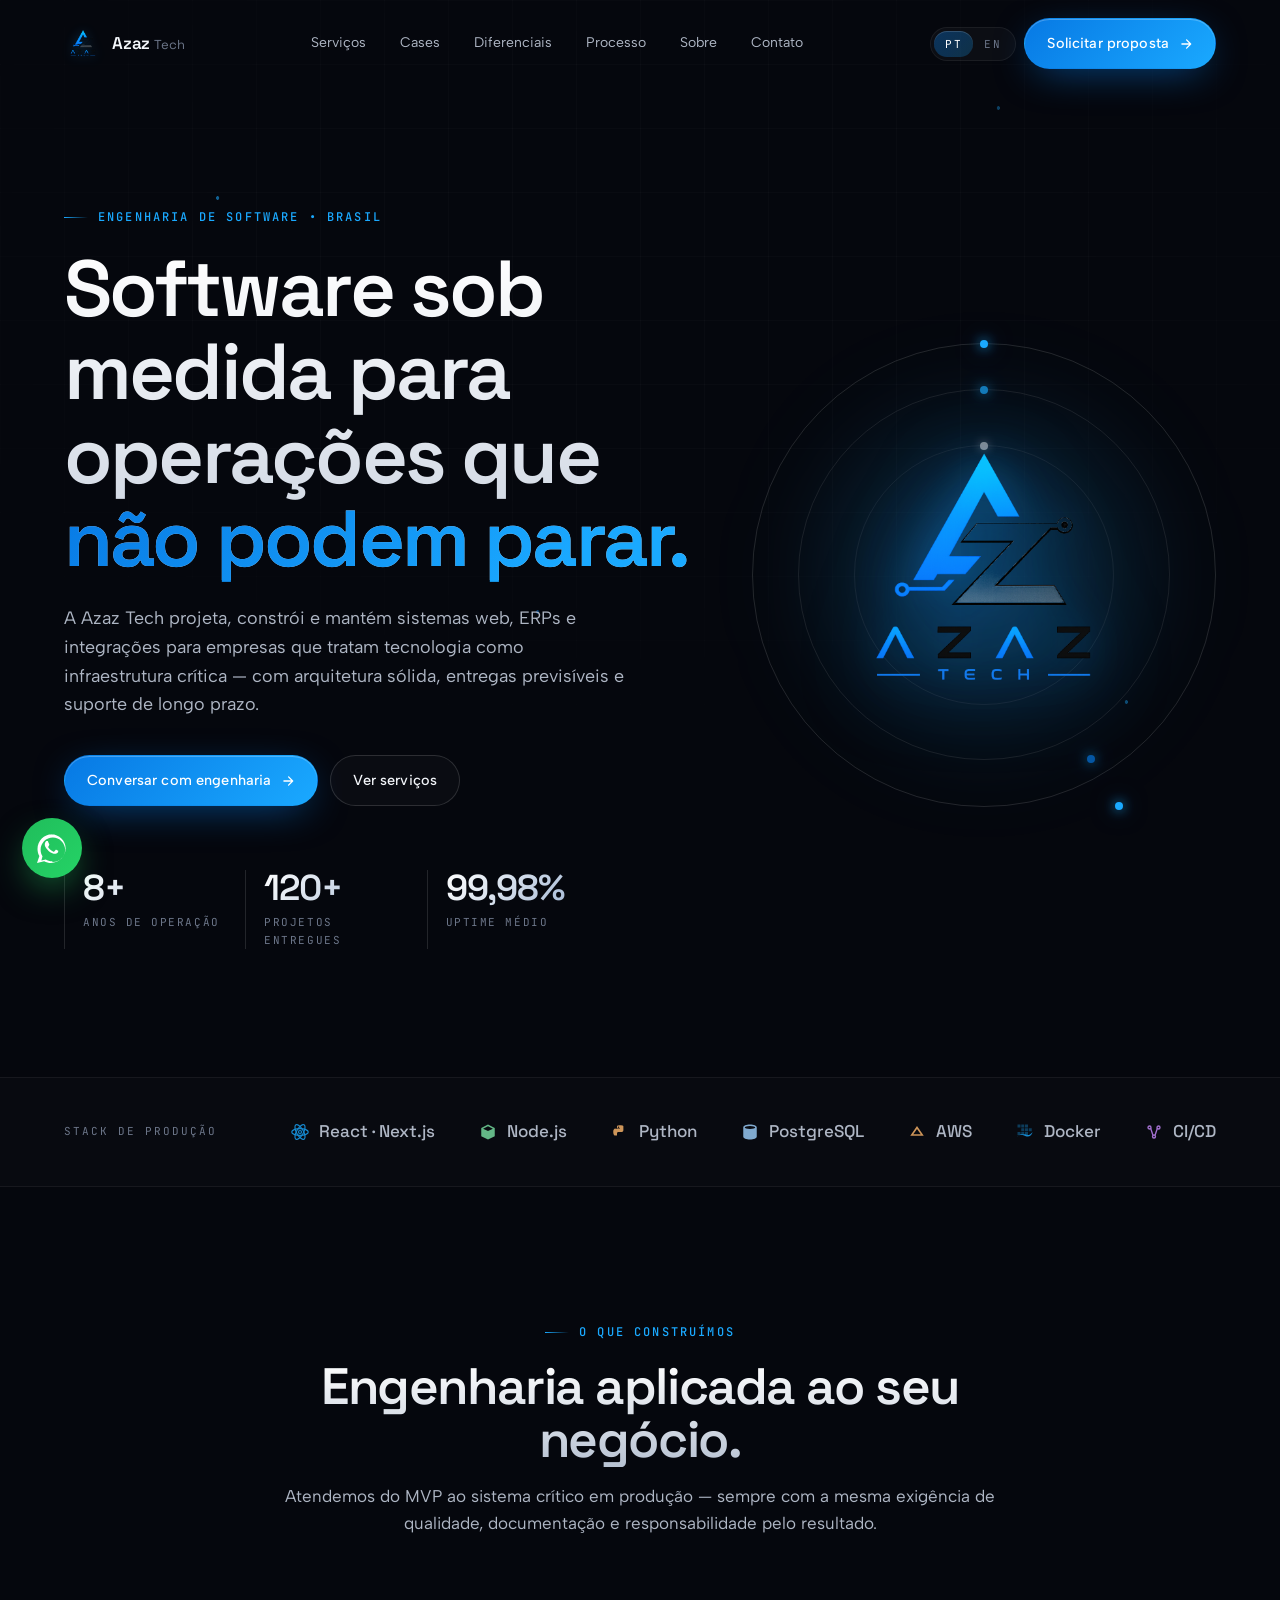
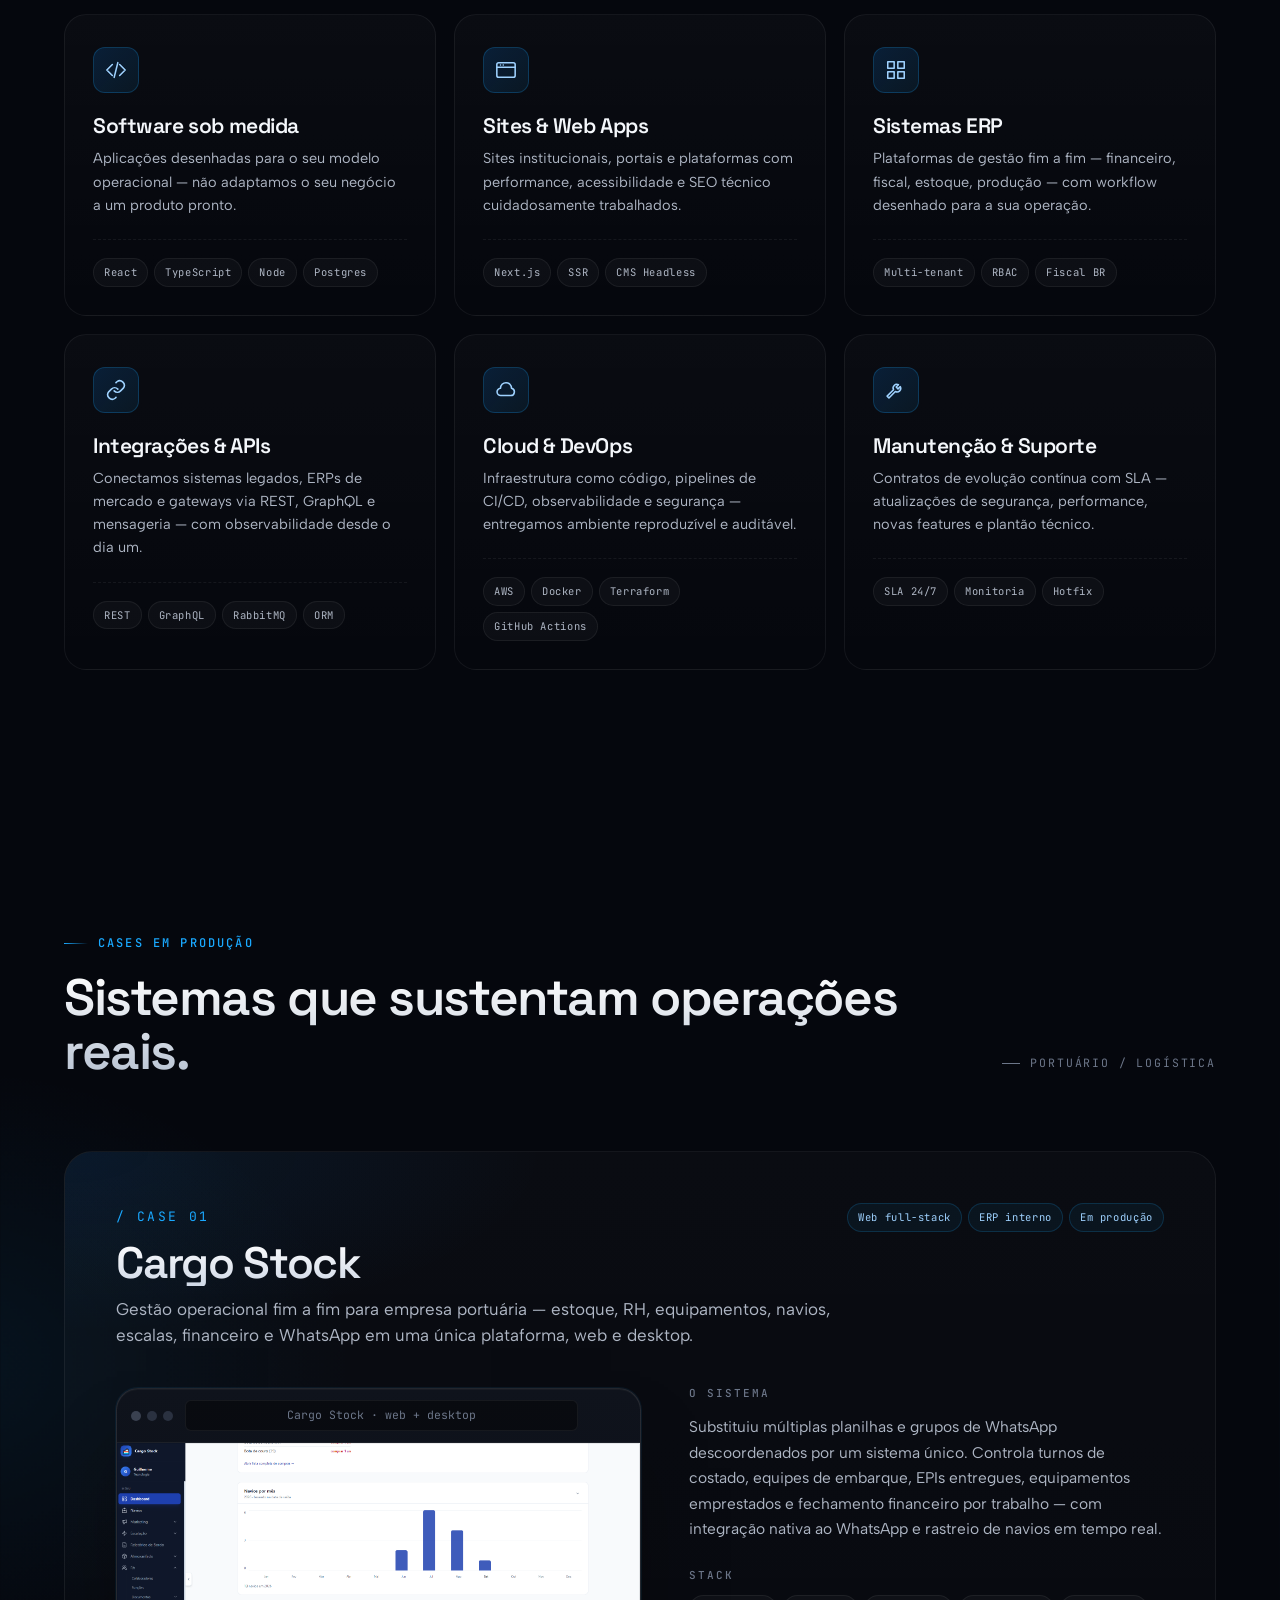
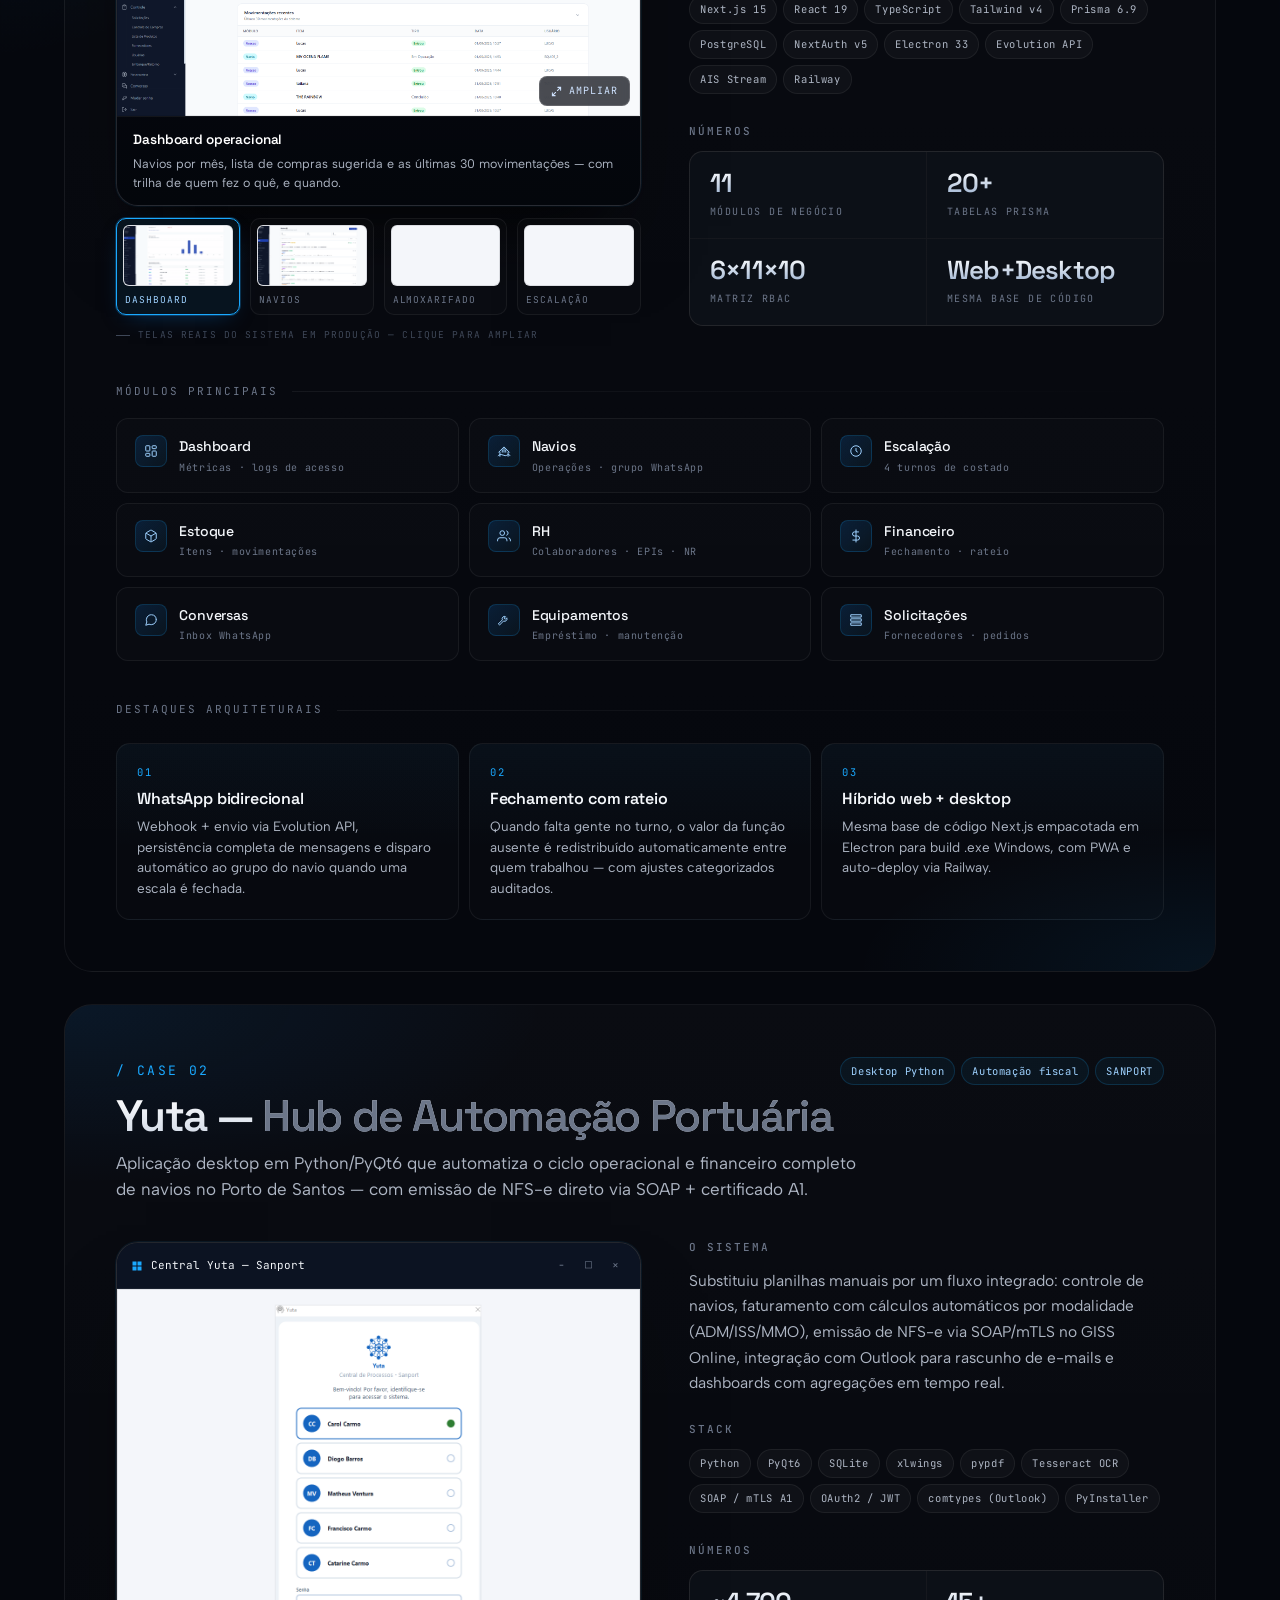
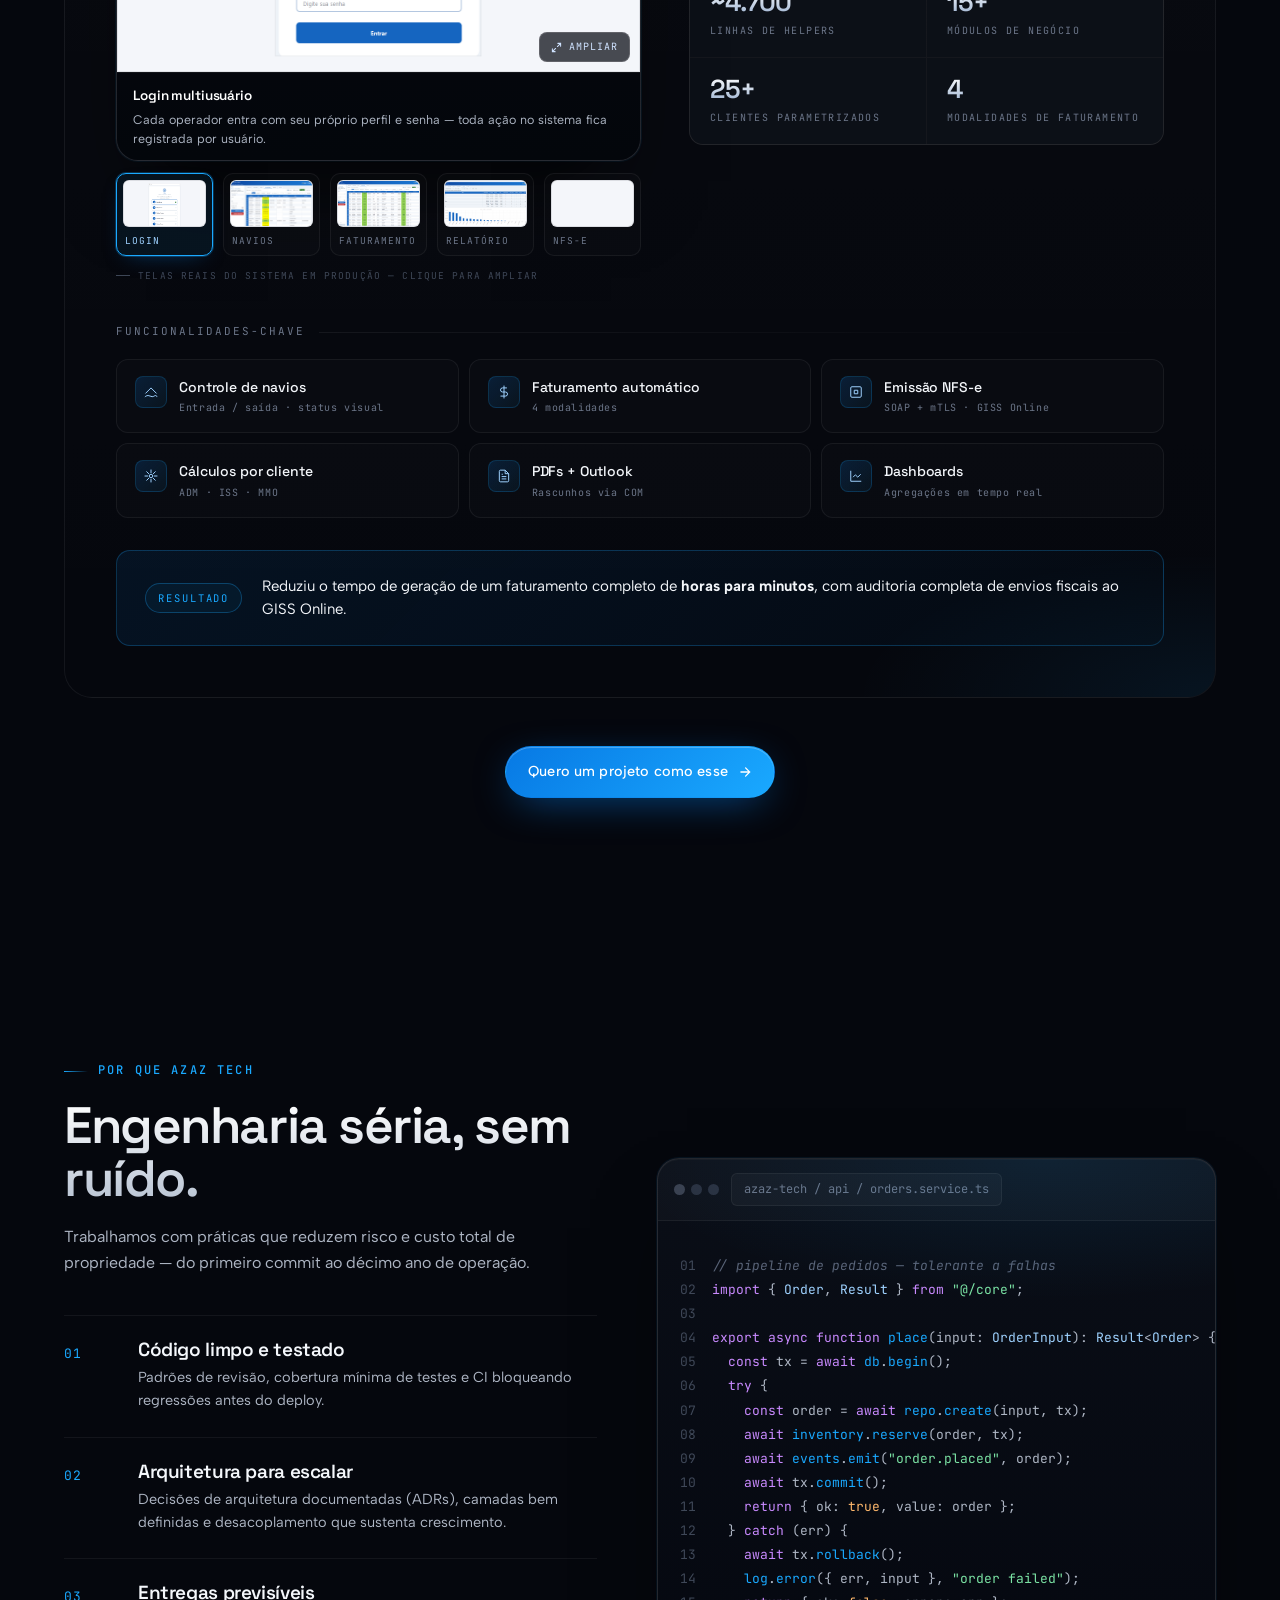
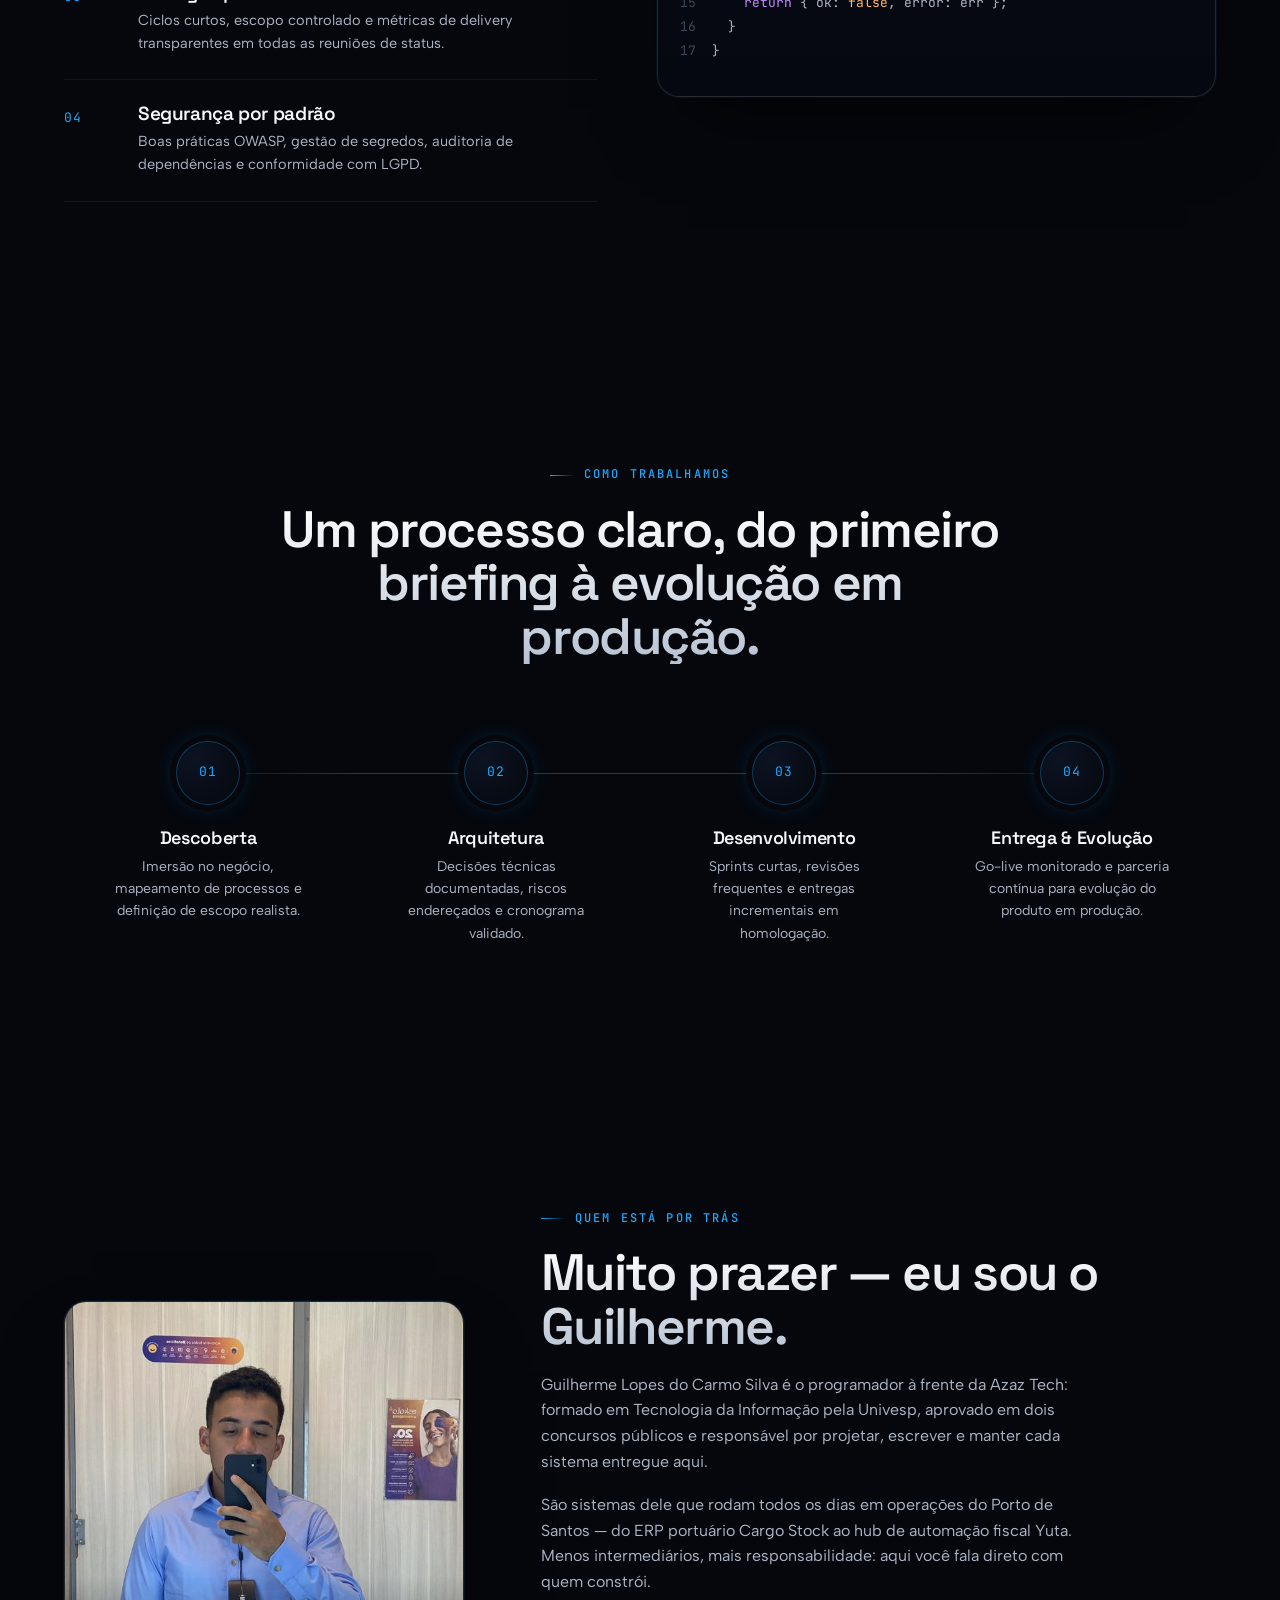
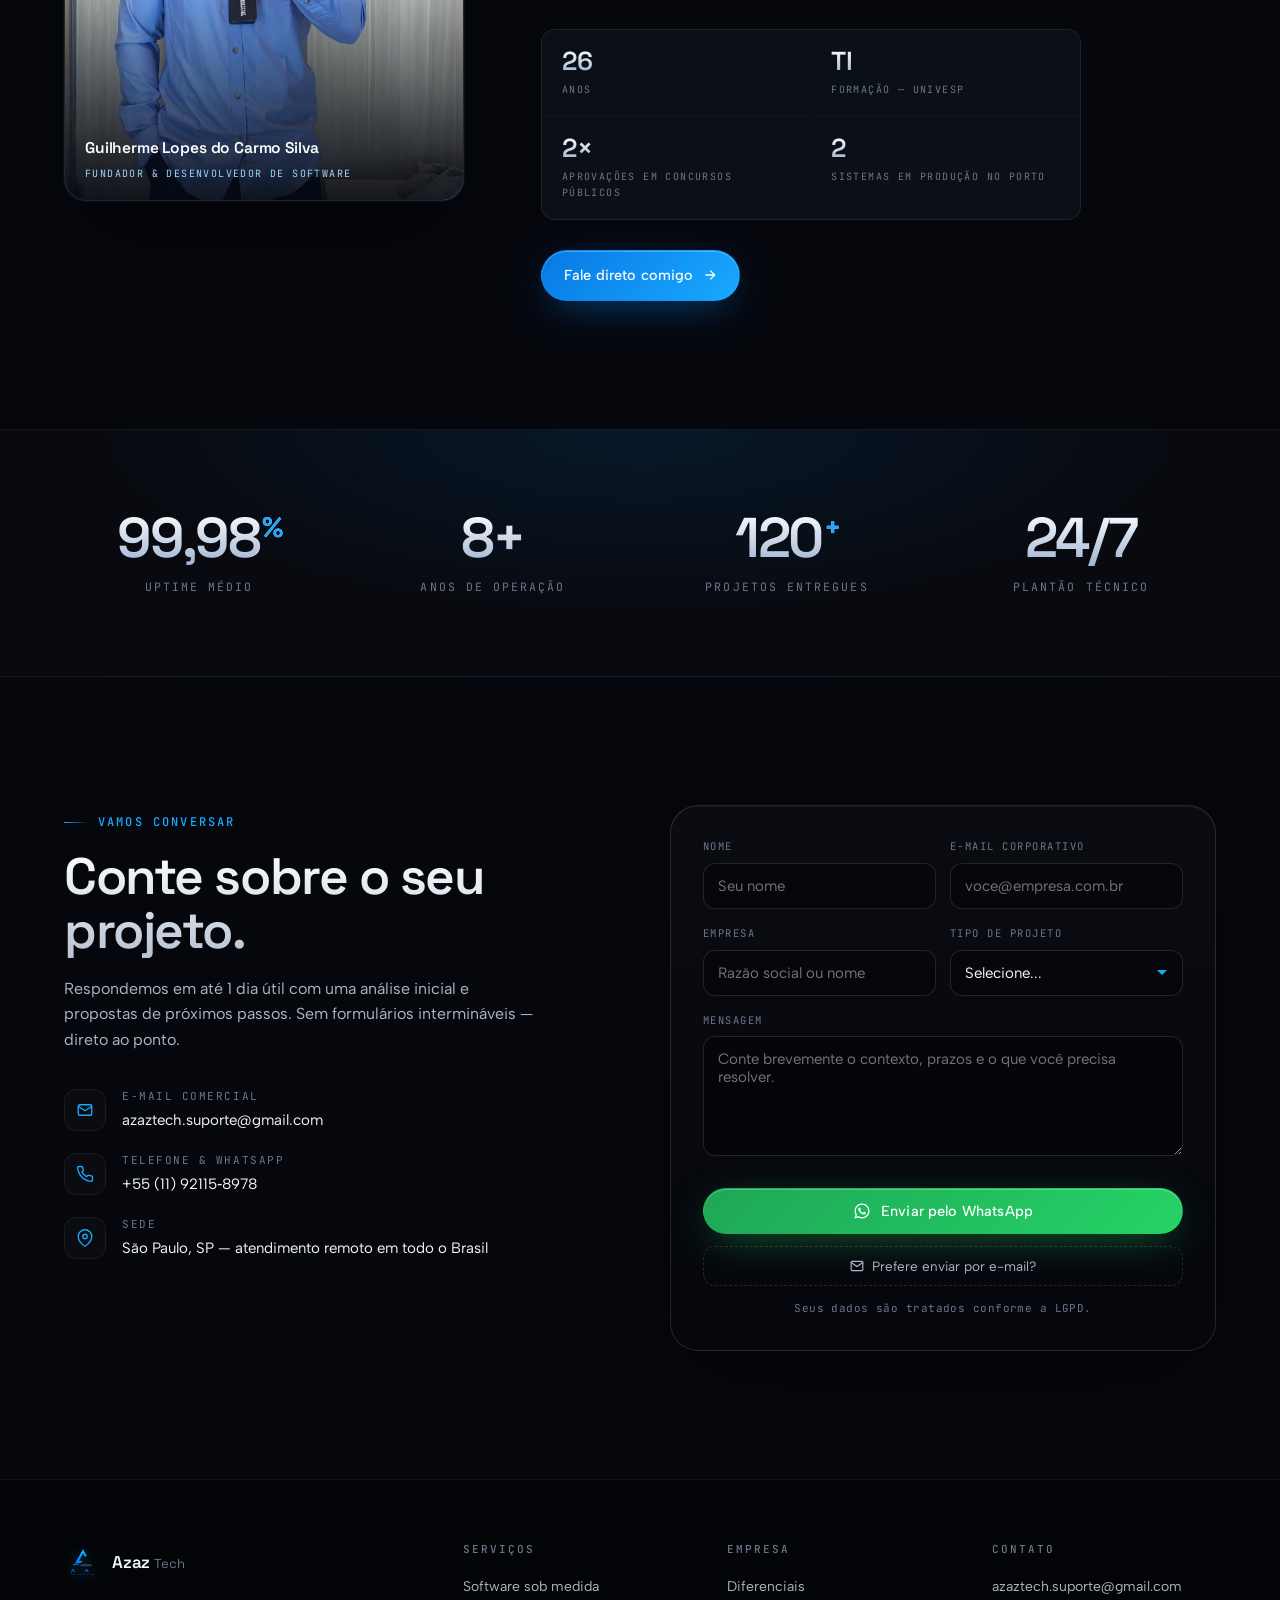
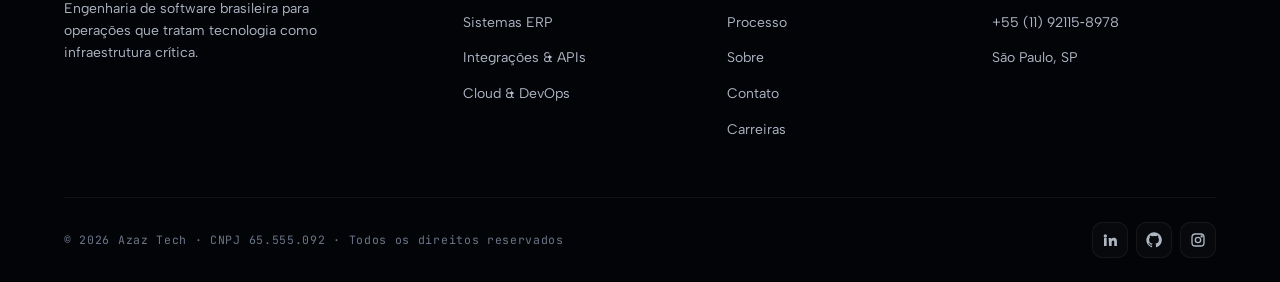
==== commit 7985ceb6: "Add founder section (Sobre): photo, auto-computed age, PT/EN copy + nav links Co-Authored-By: Claude" ====
--- a/index.html
+++ b/index.html
@@ -1332,6 +1332,62 @@
     display:flex; align-items:center; gap:8px;
   }
   .shot-hint::before{ content:""; width:14px; height:1px; background:var(--fg-faint); }
+
+  /* About / founder */
+  .about{
+    display:grid;
+    grid-template-columns:minmax(0, 400px) 1fr;
+    gap:clamp(36px, 6vw, 80px);
+    align-items:center;
+  }
+  .about-photo{
+    position:relative;
+    margin:0;
+    border:1px solid var(--line-strong);
+    border-radius:var(--r-lg);
+    overflow:hidden;
+    box-shadow:
+      0 40px 80px -30px rgba(0,0,0,.7),
+      0 0 0 1px rgba(26,169,255,.08),
+      inset 0 1px 0 rgba(255,255,255,.04);
+  }
+  .about-photo img{
+    display:block;
+    width:100%;
+    aspect-ratio:4/5;
+    object-fit:cover;
+  }
+  .about-photo::after{
+    content:"";
+    position:absolute; inset:0; z-index:0;
+    background:
+      linear-gradient(180deg, rgba(5,8,16,0) 55%, rgba(5,8,16,.9) 100%),
+      radial-gradient(420px 160px at 70% 0%, rgba(26,169,255,.08), transparent 70%);
+    pointer-events:none;
+  }
+  .about-badge{
+    position:absolute; left:0; right:0; bottom:0; z-index:1;
+    padding:16px 20px 18px;
+  }
+  .about-badge b{
+    display:block;
+    font-family:var(--display);
+    font-size:15.5px; font-weight:600; letter-spacing:-.01em;
+    color:#fff;
+  }
+  .about-badge span{
+    display:block;
+    margin-top:5px;
+    font-family:var(--mono);
+    font-size:10px; letter-spacing:.14em; text-transform:uppercase;
+    color:#9fd2ff;
+  }
+  .about-text p{ margin-top:18px; max-width:560px; }
+  .about-facts{ margin-top:34px; max-width:540px; }
+  @media (max-width:920px){
+    .about{ grid-template-columns:1fr; }
+    .about-photo{ max-width:380px; }
+  }
 
   /* Lightbox */
   .shotbox{
@@ -1970,6 +2026,7 @@
       <a href="#cases" data-i18n="nav_cases">Cases</a>
       <a href="#diferenciais" data-i18n="nav_differentials">Diferenciais</a>
       <a href="#processo" data-i18n="nav_process">Processo</a>
+      <a href="#sobre" data-i18n="nav_about">Sobre</a>
       <a href="#contato" data-i18n="nav_contact">Contato</a>
     </nav>
     <div class="nav-cta">
@@ -1994,6 +2051,7 @@
   <a href="#cases" data-i18n="nav_cases">Cases</a>
   <a href="#diferenciais" data-i18n="nav_differentials">Diferenciais</a>
   <a href="#processo" data-i18n="nav_process">Processo</a>
+  <a href="#sobre" data-i18n="nav_about">Sobre</a>
   <a href="#contato" data-i18n="nav_contact">Contato</a>
   <div class="lang-switch mobile" role="tablist" aria-label="Language">
     <button type="button" data-lang="pt" class="on">Português</button>
@@ -2532,6 +2590,37 @@
   </div>
 </section>
 
+<!-- ================= ABOUT / FOUNDER ================= -->
+<section class="section" id="sobre">
+  <div class="container">
+    <div class="about">
+      <figure class="about-photo" data-reveal>
+        <img src="assets/guilherme.jpg" alt="Guilherme Lopes do Carmo Silva, fundador da Azaz Tech" loading="lazy" decoding="async">
+        <figcaption class="about-badge">
+          <b>Guilherme Lopes do Carmo Silva</b>
+          <span data-i18n="about_role">Fundador &amp; Desenvolvedor de Software</span>
+        </figcaption>
+      </figure>
+      <div class="about-text" data-reveal style="--rd:120ms">
+        <span class="eyebrow" data-i18n="about_eyebrow">QUEM ESTÁ POR TRÁS</span>
+        <h2 style="margin-top:18px;background:linear-gradient(180deg,#fff,#b7c2d2);-webkit-background-clip:text;background-clip:text;color:transparent;" data-i18n="about_title">Muito prazer — eu sou o Guilherme.</h2>
+        <p data-i18n="about_p1">Guilherme Lopes do Carmo Silva é o programador à frente da Azaz Tech: formado em Tecnologia da Informação pela Univesp, aprovado em dois concursos públicos e responsável por projetar, escrever e manter cada sistema entregue aqui.</p>
+        <p data-i18n="about_p2">São sistemas dele que rodam todos os dias em operações do Porto de Santos — do ERP portuário Cargo Stock ao hub de automação fiscal Yuta. Menos intermediários, mais responsabilidade: aqui você fala direto com quem constrói.</p>
+        <div class="case-metrics about-facts">
+          <div class="m"><div class="v"><span data-age>26</span></div><div class="k" data-i18n="about_f1">anos</div></div>
+          <div class="m"><div class="v" data-i18n="about_f2v">TI</div><div class="k" data-i18n="about_f2">formação — Univesp</div></div>
+          <div class="m"><div class="v">2×</div><div class="k" data-i18n="about_f3">aprovações em concursos públicos</div></div>
+          <div class="m"><div class="v">2</div><div class="k" data-i18n="about_f4">sistemas em produção no porto</div></div>
+        </div>
+        <a href="#contato" class="btn btn-primary" style="margin-top:30px;">
+          <span data-i18n="about_cta">Fale direto comigo</span>
+          <svg class="arrow" width="14" height="14" viewBox="0 0 24 24" fill="none" stroke="currentColor" stroke-width="2.2" stroke-linecap="round"><path d="M5 12h14M13 5l7 7-7 7"/></svg>
+        </a>
+      </div>
+    </div>
+  </div>
+</section>
+
 <!-- ================= METRICS ================= -->
 <section class="metrics">
   <div class="container">
@@ -2659,6 +2748,7 @@
         <ul>
           <li><a href="#diferenciais" data-i18n="nav_differentials">Diferenciais</a></li>
           <li><a href="#processo" data-i18n="nav_process">Processo</a></li>
+          <li><a href="#sobre" data-i18n="nav_about">Sobre</a></li>
           <li><a href="#contato" data-i18n="nav_contact">Contato</a></li>
           <li><a href="#" data-i18n="foot_link_careers">Carreiras</a></li>
         </ul>
@@ -2743,7 +2833,7 @@
   // ===== I18N DICTIONARY =====
   const I18N = {
     pt: {
-      nav_services:'Serviços', nav_cases:'Cases', nav_differentials:'Diferenciais', nav_process:'Processo', nav_contact:'Contato',
+      nav_services:'Serviços', nav_cases:'Cases', nav_differentials:'Diferenciais', nav_process:'Processo', nav_about:'Sobre', nav_contact:'Contato',
       nav_cta:'Solicitar proposta',
 
       hero_eyebrow:'ENGENHARIA DE SOFTWARE • BRASIL',
@@ -2900,6 +2990,18 @@
       shots_hint:'Telas reais do sistema em produção — clique para ampliar',
       shots_zoom:'Ampliar',
 
+      about_eyebrow:'QUEM ESTÁ POR TRÁS',
+      about_title:'Muito prazer — eu sou o Guilherme.',
+      about_p1:'Guilherme Lopes do Carmo Silva é o programador à frente da Azaz Tech: formado em Tecnologia da Informação pela Univesp, aprovado em dois concursos públicos e responsável por projetar, escrever e manter cada sistema entregue aqui.',
+      about_p2:'São sistemas dele que rodam todos os dias em operações do Porto de Santos — do ERP portuário Cargo Stock ao hub de automação fiscal Yuta. Menos intermediários, mais responsabilidade: aqui você fala direto com quem constrói.',
+      about_role:'Fundador &amp; Desenvolvedor de Software',
+      about_f1:'anos',
+      about_f2v:'TI',
+      about_f2:'formação — Univesp',
+      about_f3:'aprovações em concursos públicos',
+      about_f4:'sistemas em produção no porto',
+      about_cta:'Fale direto comigo',
+
       tw_title:'Tweaks',
       tw_lang:'Idioma',
       tw_accent:'Acento',
@@ -2907,7 +3009,7 @@
       tw_headline:'Headline', tw_headline_ph:'Headline do hero'
     },
     en: {
-      nav_services:'Services', nav_cases:'Case studies', nav_differentials:'Why us', nav_process:'Process', nav_contact:'Contact',
+      nav_services:'Services', nav_cases:'Case studies', nav_differentials:'Why us', nav_process:'Process', nav_about:'About', nav_contact:'Contact',
       nav_cta:'Request a proposal',
 
       hero_eyebrow:'SOFTWARE ENGINEERING • BRAZIL',
@@ -3063,6 +3165,18 @@
       c2_s5_tab:'NFS-e',
       shots_hint:'Real screens from the system in production — click to enlarge',
       shots_zoom:'Enlarge',
+
+      about_eyebrow:'THE PERSON BEHIND IT',
+      about_title:'Nice to meet you — I’m Guilherme.',
+      about_p1:'Guilherme Lopes do Carmo Silva is the developer behind Azaz Tech: an Information Technology graduate from Univesp, approved in two public-service exams, and the one who designs, writes and maintains every system delivered here.',
+      about_p2:'His systems run every day inside Port of Santos operations — from the Cargo Stock port ERP to the Yuta fiscal automation hub. Fewer middlemen, more accountability: you talk directly to the person who builds.',
+      about_role:'Founder &amp; Software Developer',
+      about_f1:'years old',
+      about_f2v:'IT',
+      about_f2:'degree — Univesp',
+      about_f3:'public-exam approvals',
+      about_f4:'systems in production at the port',
+      about_cta:'Talk directly to me',
 
       tw_title:'Tweaks',
       tw_lang:'Language',
@@ -3348,6 +3462,15 @@
   const boxCap = box.querySelector('.sb-cap');
   const inner  = box.querySelector('.sb-inner');
 
+  // Idade automática — nascimento: 11/03/2000
+  (function(){
+    const BY = 2000, BM = 3, BD = 11;
+    const now = new Date();
+    let age = now.getFullYear() - BY;
+    if (now.getMonth() + 1 < BM || (now.getMonth() + 1 === BM && now.getDate() < BD)) age--;
+    document.querySelectorAll('[data-age]').forEach(el => { el.textContent = age; });
+  })();
+
   let active = null;
 
   document.querySelectorAll('[data-gallery]').forEach(g => {
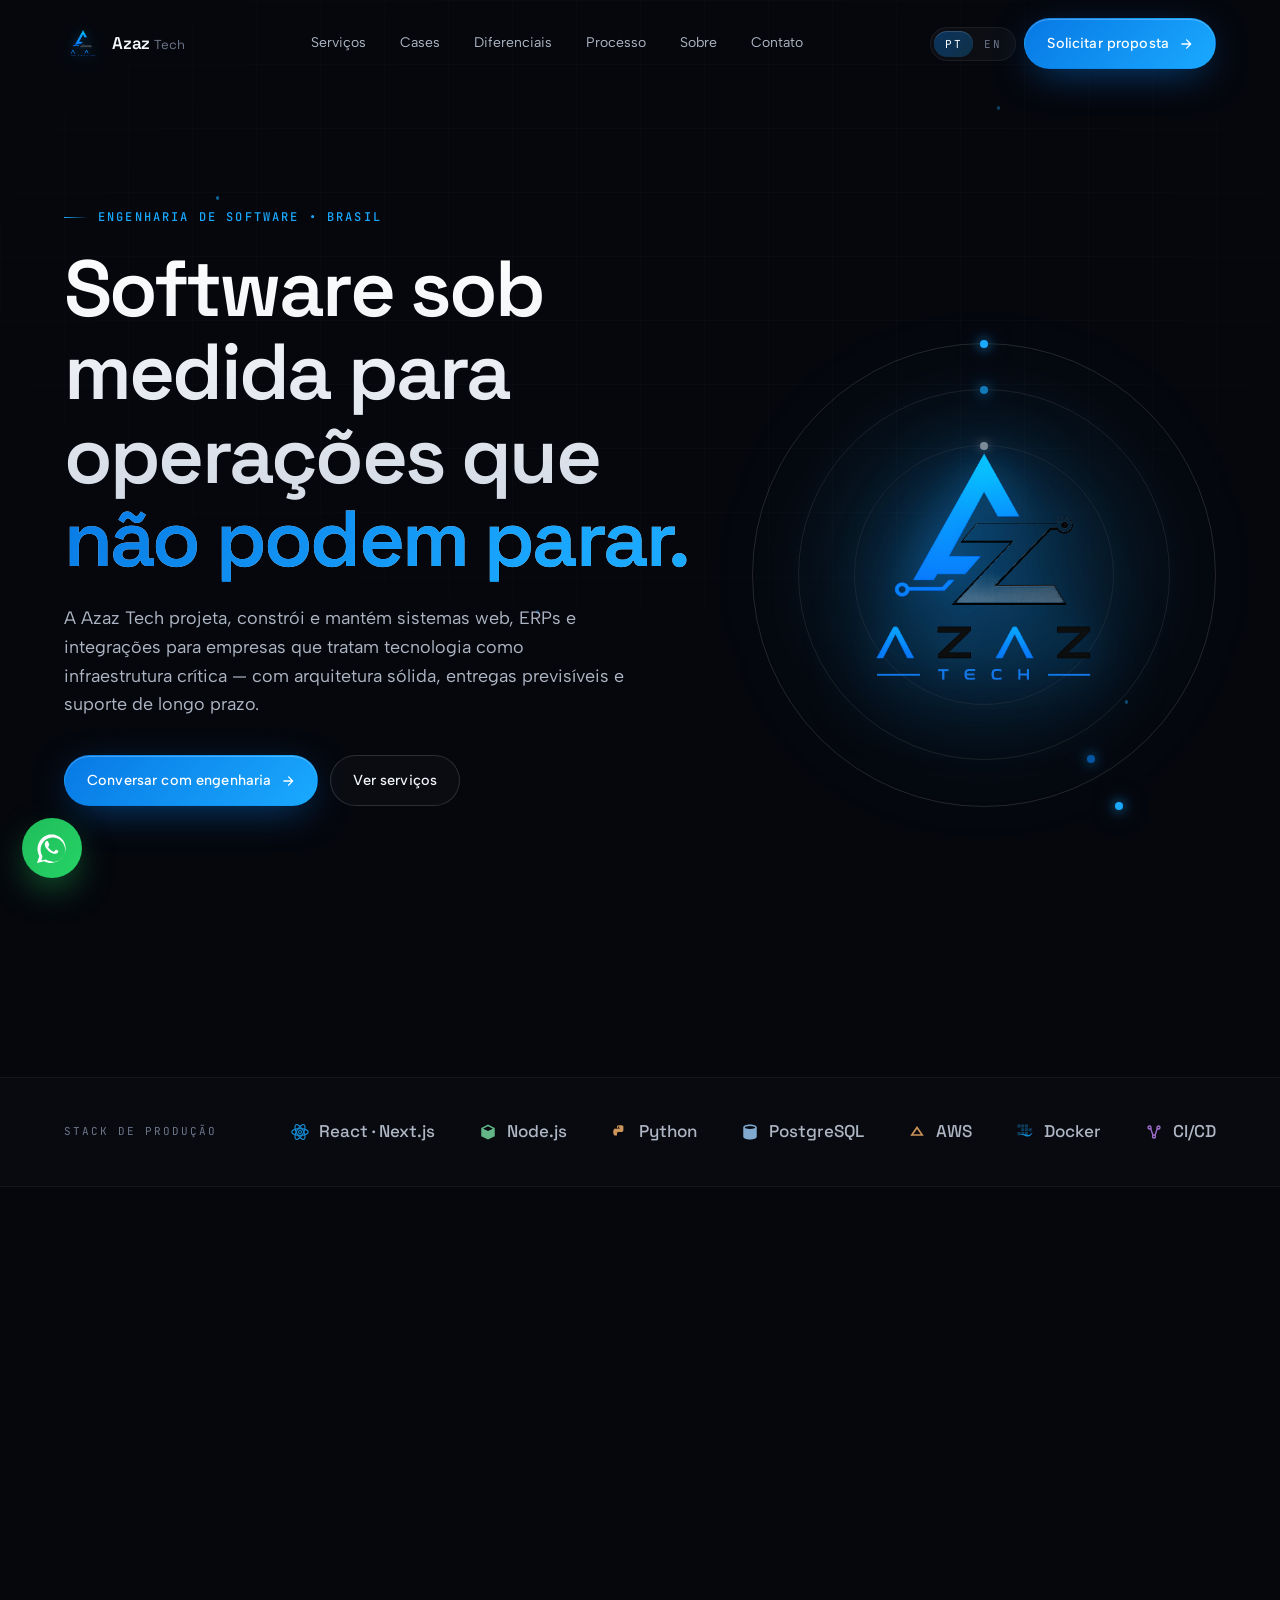
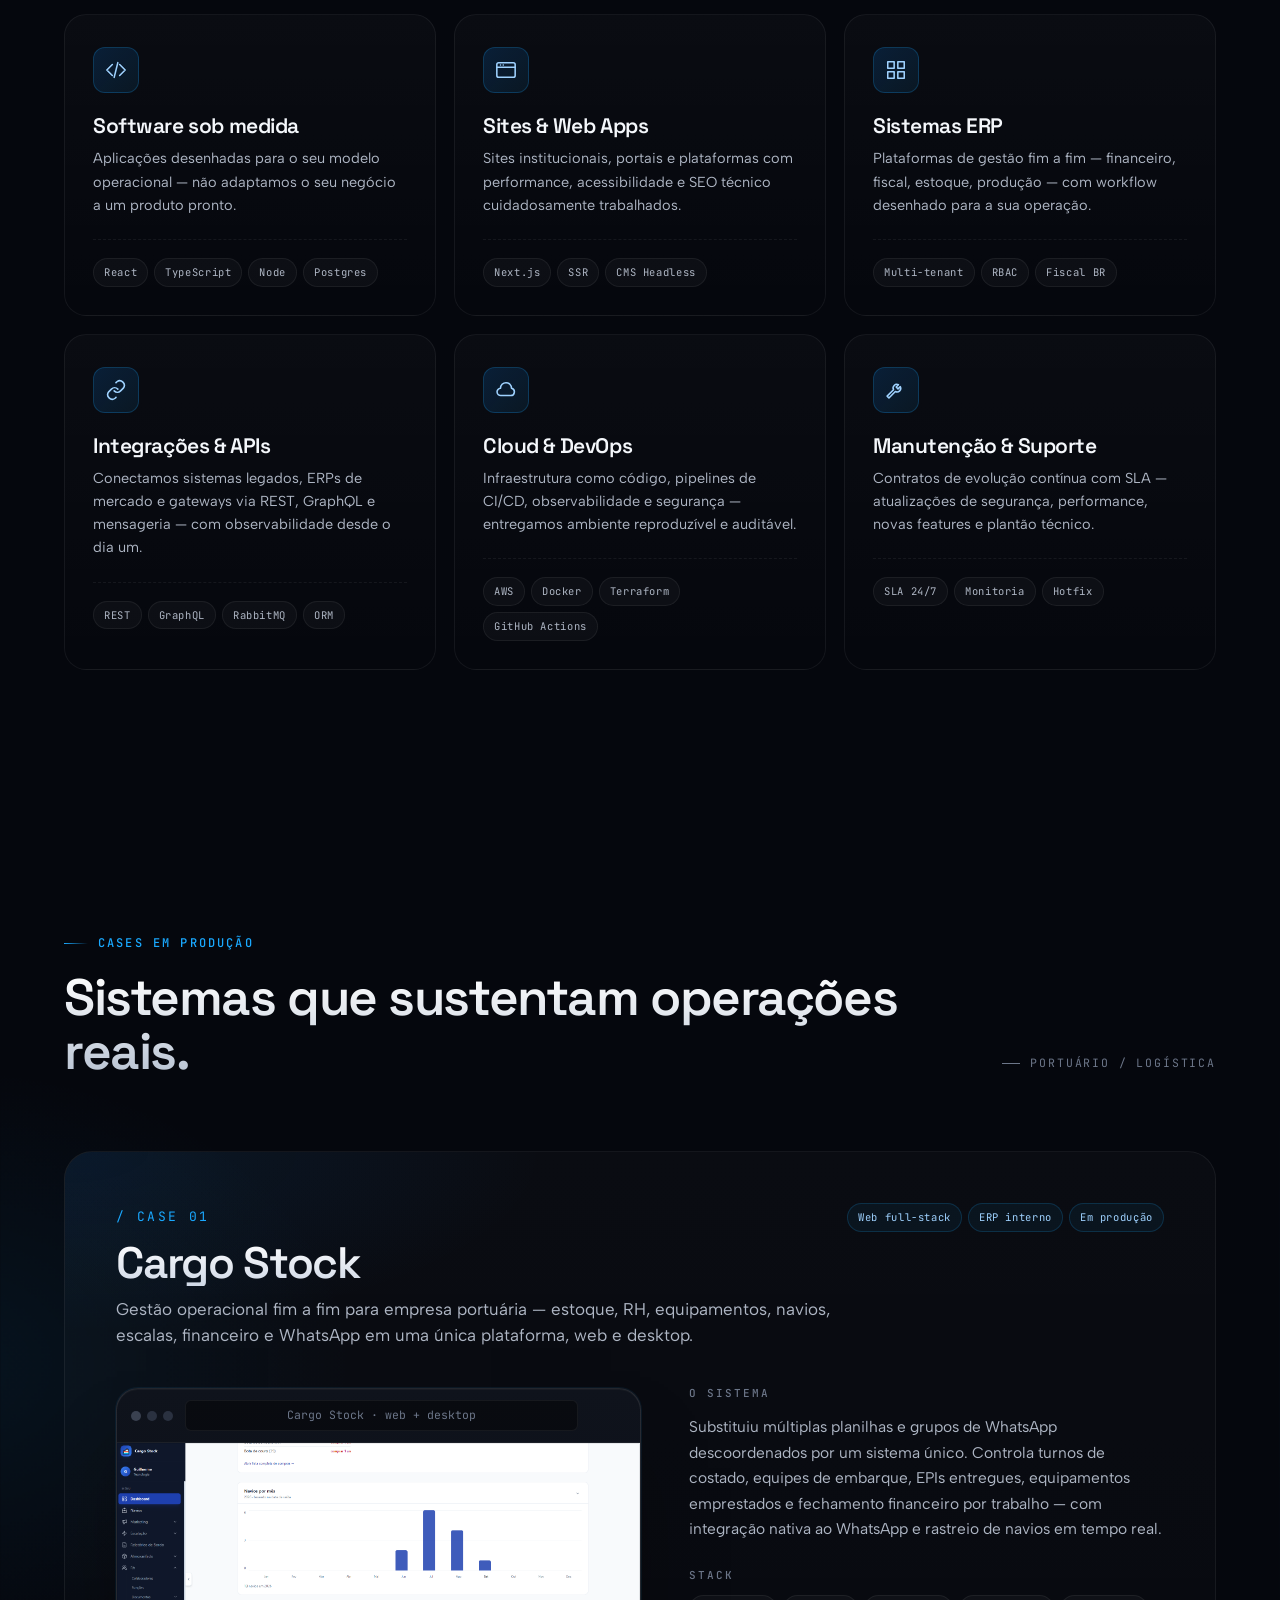
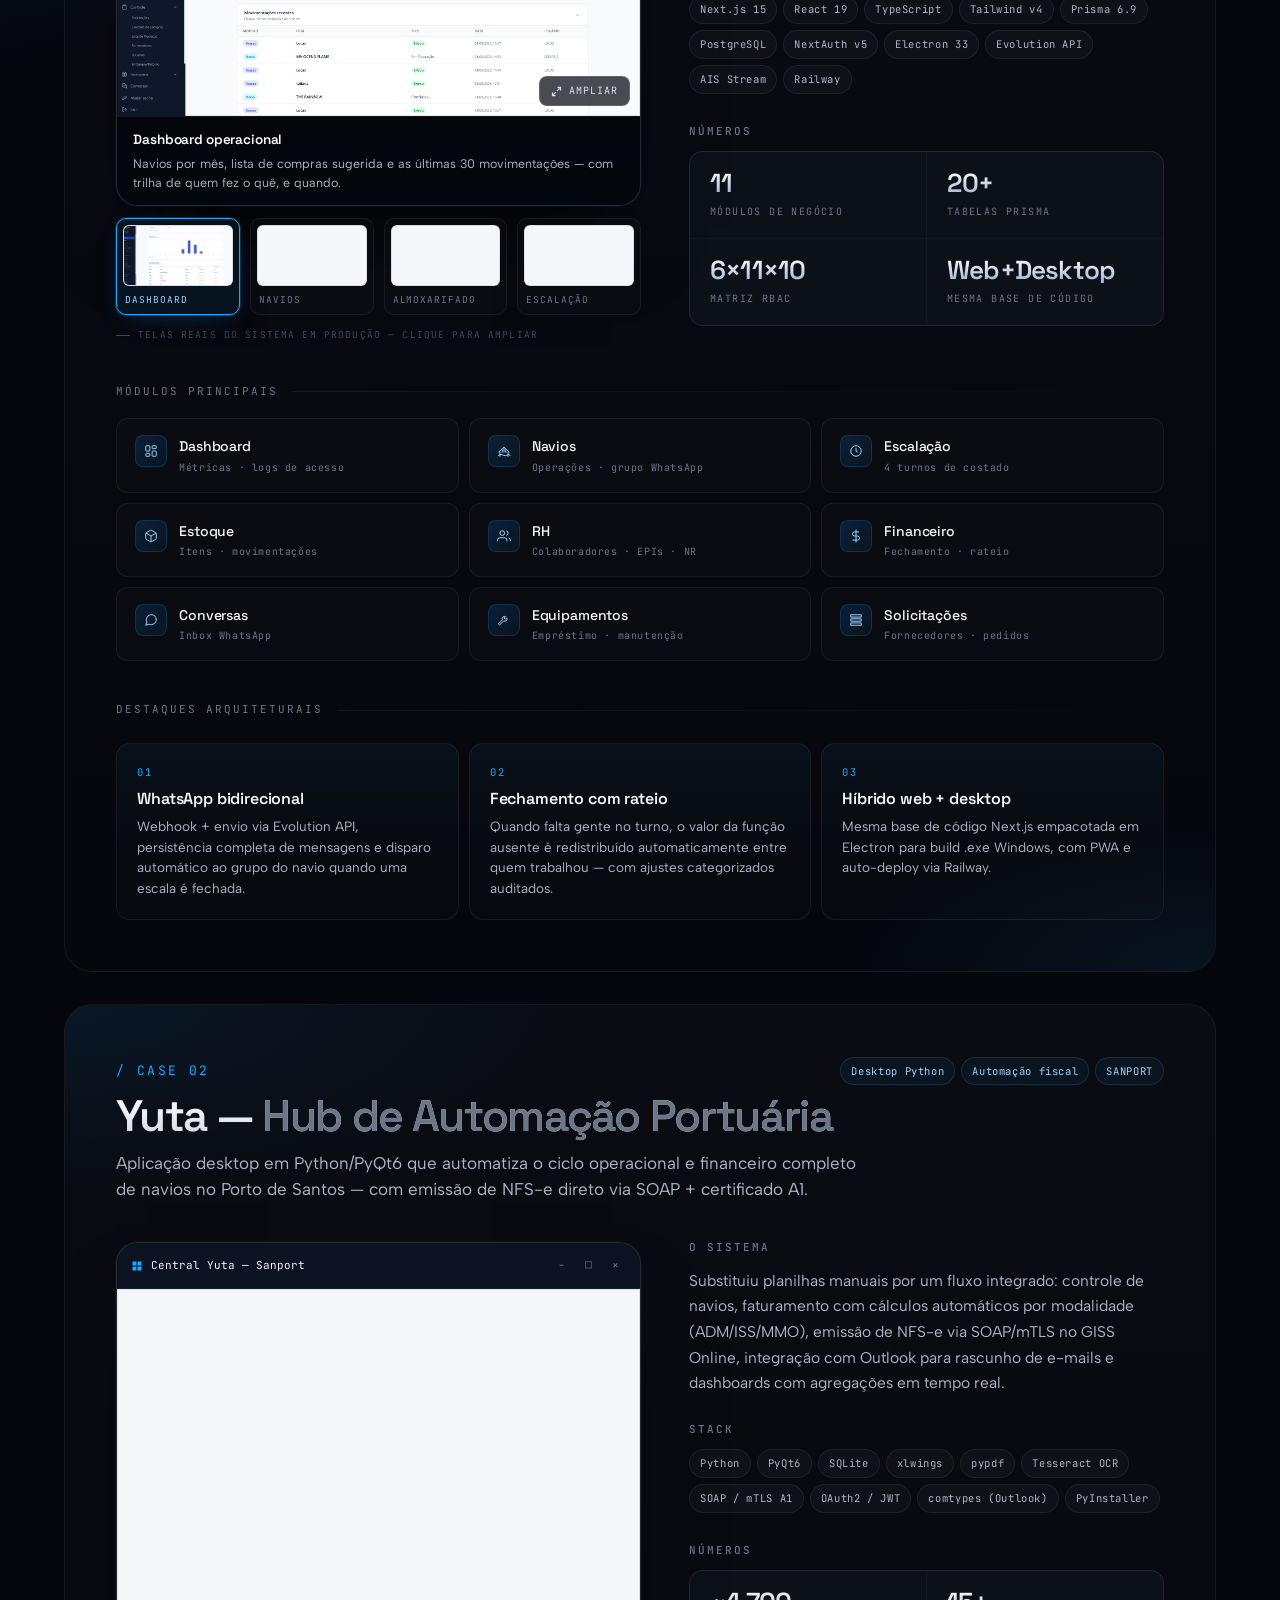
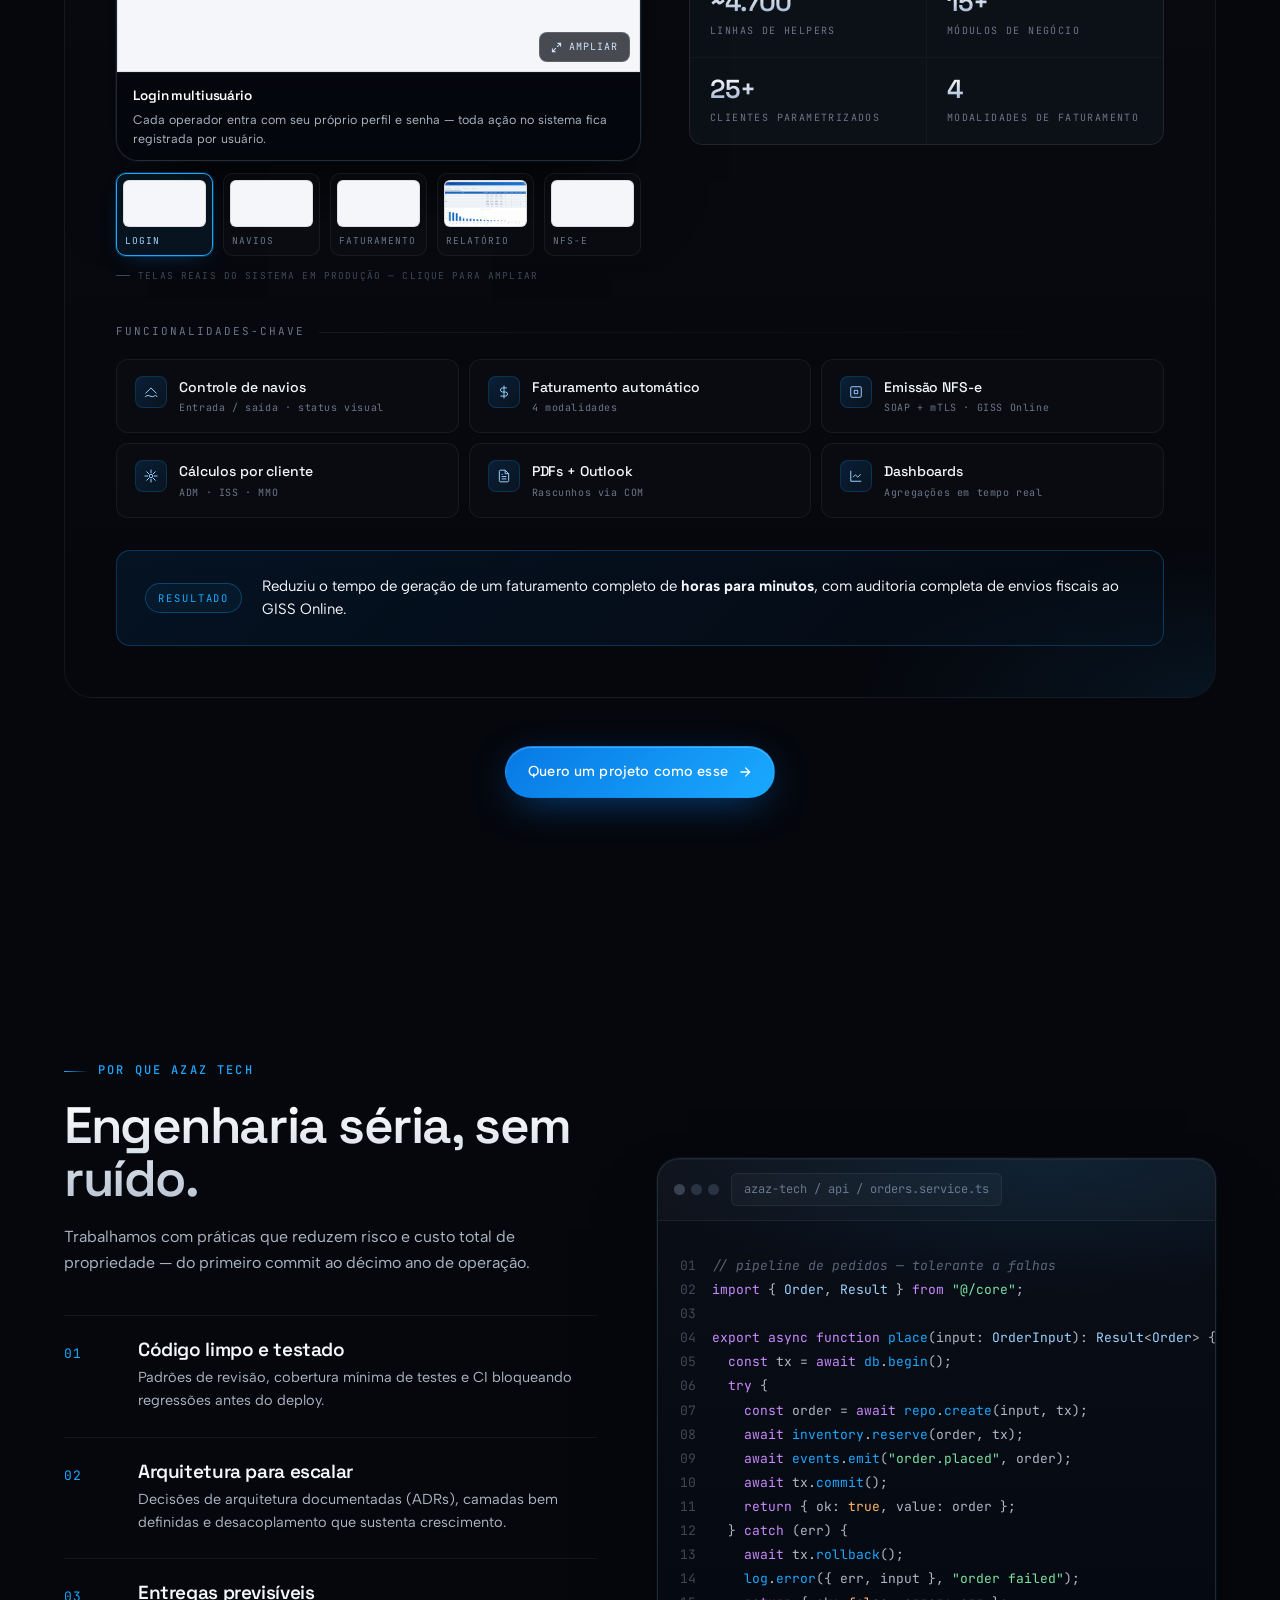
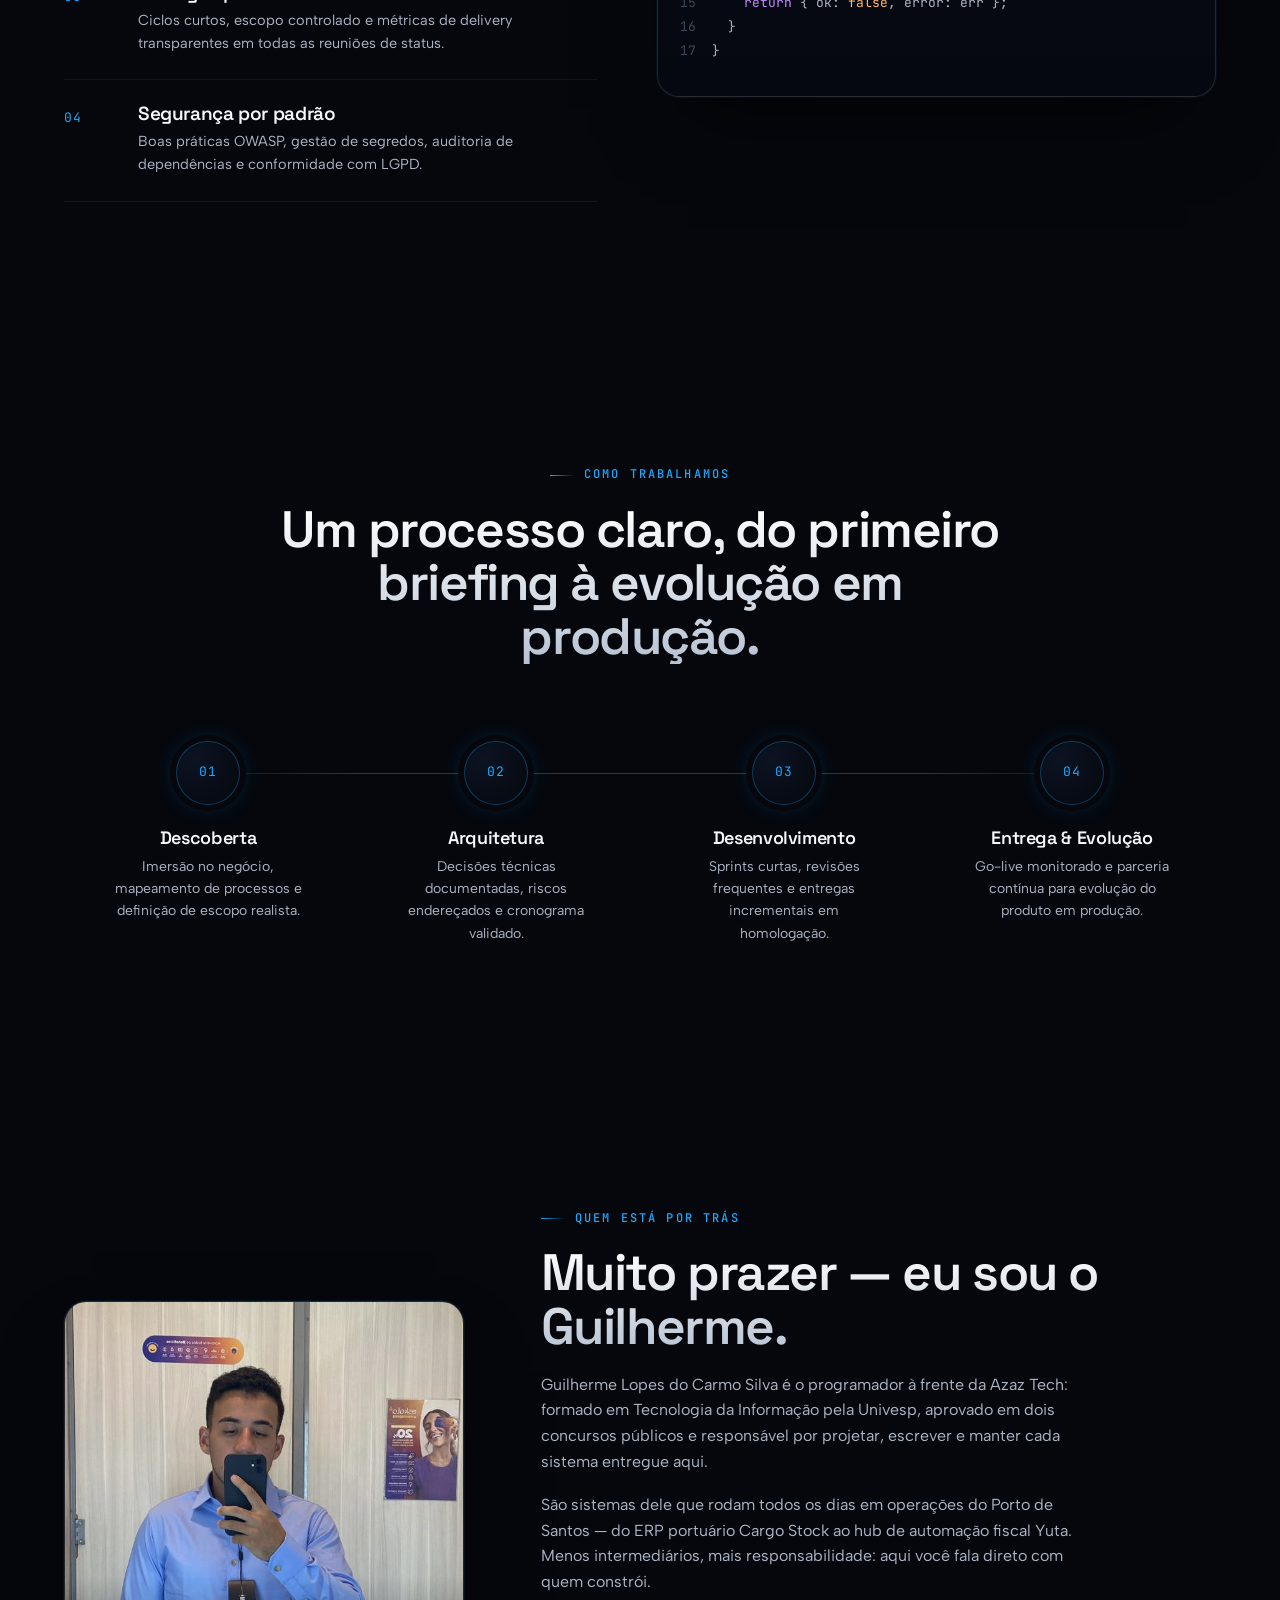
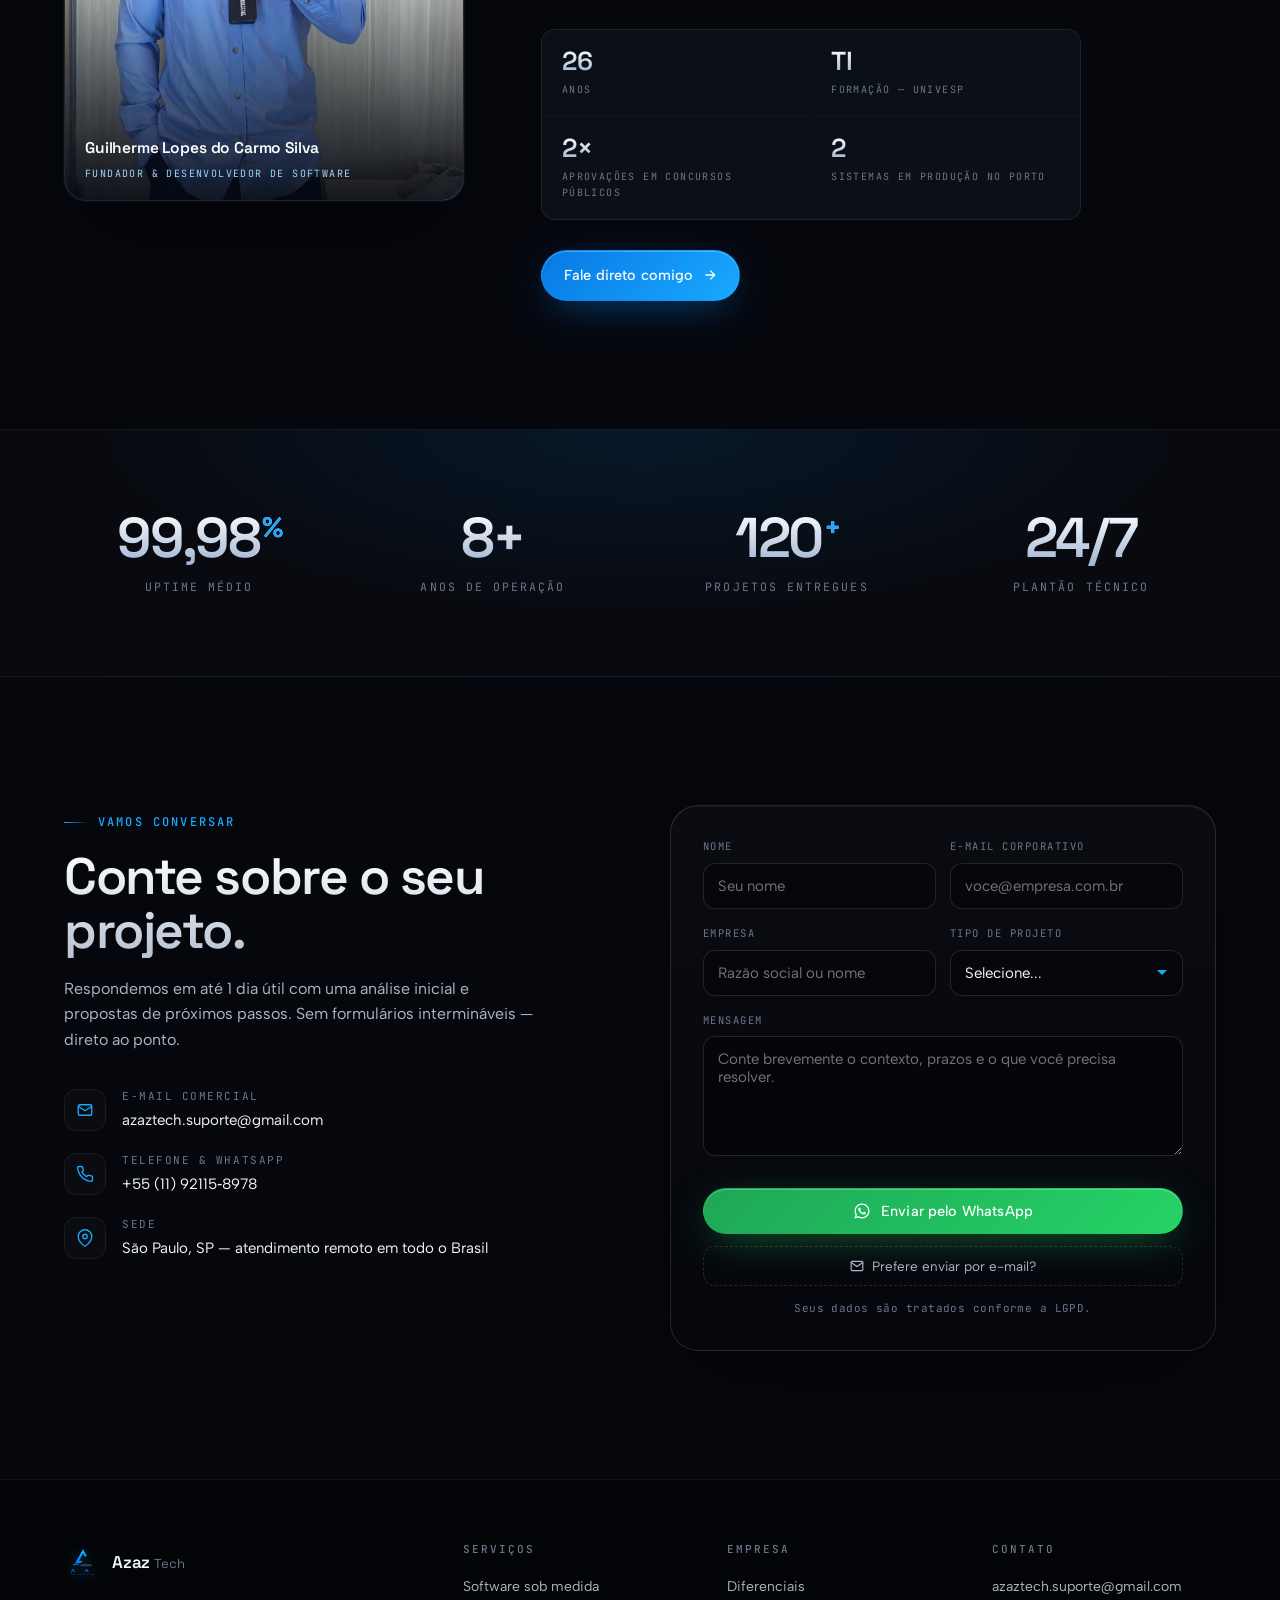
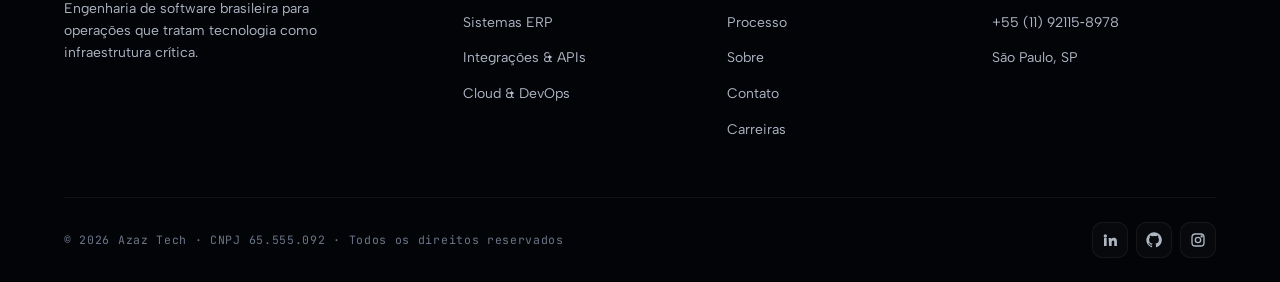
==== commit 5359e4b2: "Add Open Graph/Twitter share tags + og-share.jpg card (WhatsApp/FB/IG previews) Co-Authored-By: Clau" ====
--- a/index.html
+++ b/index.html
@@ -9,6 +9,27 @@
 <!-- build: 2026-05-25-v5-mobile -->
 <title>Azaz Tech — Engenharia de Software para Operações Críticas</title>
 <meta name="description" content="A Azaz Tech projeta, constrói e opera sistemas sob medida — ERPs, plataformas web e integrações — para empresas que não podem parar." />
+<link rel="canonical" href="https://azaztech.com/" />
+
+<!-- Open Graph (WhatsApp / Facebook / Instagram) -->
+<meta property="og:type" content="website" />
+<meta property="og:site_name" content="Azaz Tech" />
+<meta property="og:locale" content="pt_BR" />
+<meta property="og:url" content="https://azaztech.com/" />
+<meta property="og:title" content="Azaz Tech — Engenharia de Software para Operações Críticas" />
+<meta property="og:description" content="A Azaz Tech projeta, constrói e opera sistemas sob medida — ERPs, plataformas web e integrações — para empresas que não podem parar." />
+<meta property="og:image" content="https://azaztech.com/assets/og-share.jpg" />
+<meta property="og:image:secure_url" content="https://azaztech.com/assets/og-share.jpg" />
+<meta property="og:image:type" content="image/jpeg" />
+<meta property="og:image:width" content="1200" />
+<meta property="og:image:height" content="630" />
+<meta property="og:image:alt" content="Logo da Azaz Tech" />
+
+<!-- Twitter / X -->
+<meta name="twitter:card" content="summary_large_image" />
+<meta name="twitter:title" content="Azaz Tech — Engenharia de Software para Operações Críticas" />
+<meta name="twitter:description" content="A Azaz Tech projeta, constrói e opera sistemas sob medida — ERPs, plataformas web e integrações — para empresas que não podem parar." />
+<meta name="twitter:image" content="https://azaztech.com/assets/og-share.jpg" />
 
 <link rel="preconnect" href="https://fonts.googleapis.com" />
 <link rel="preconnect" href="https://fonts.gstatic.com" crossorigin />
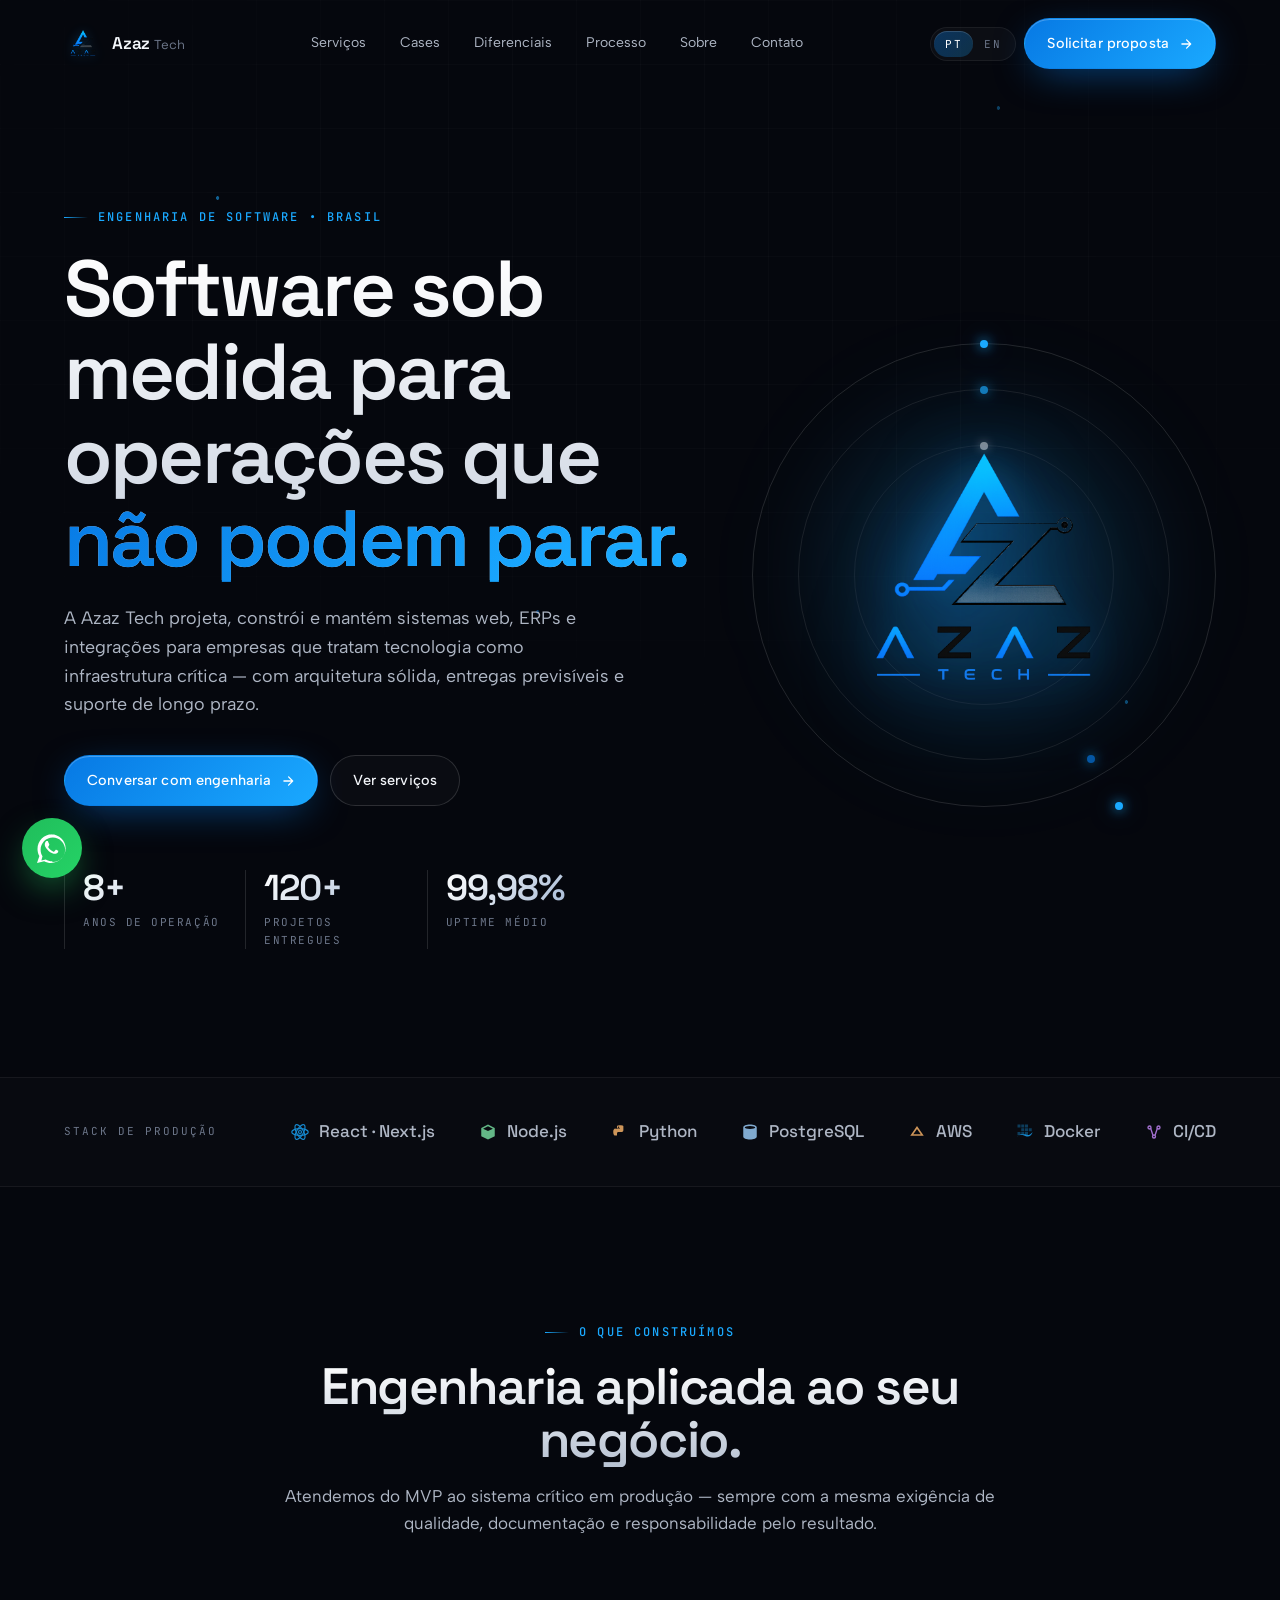
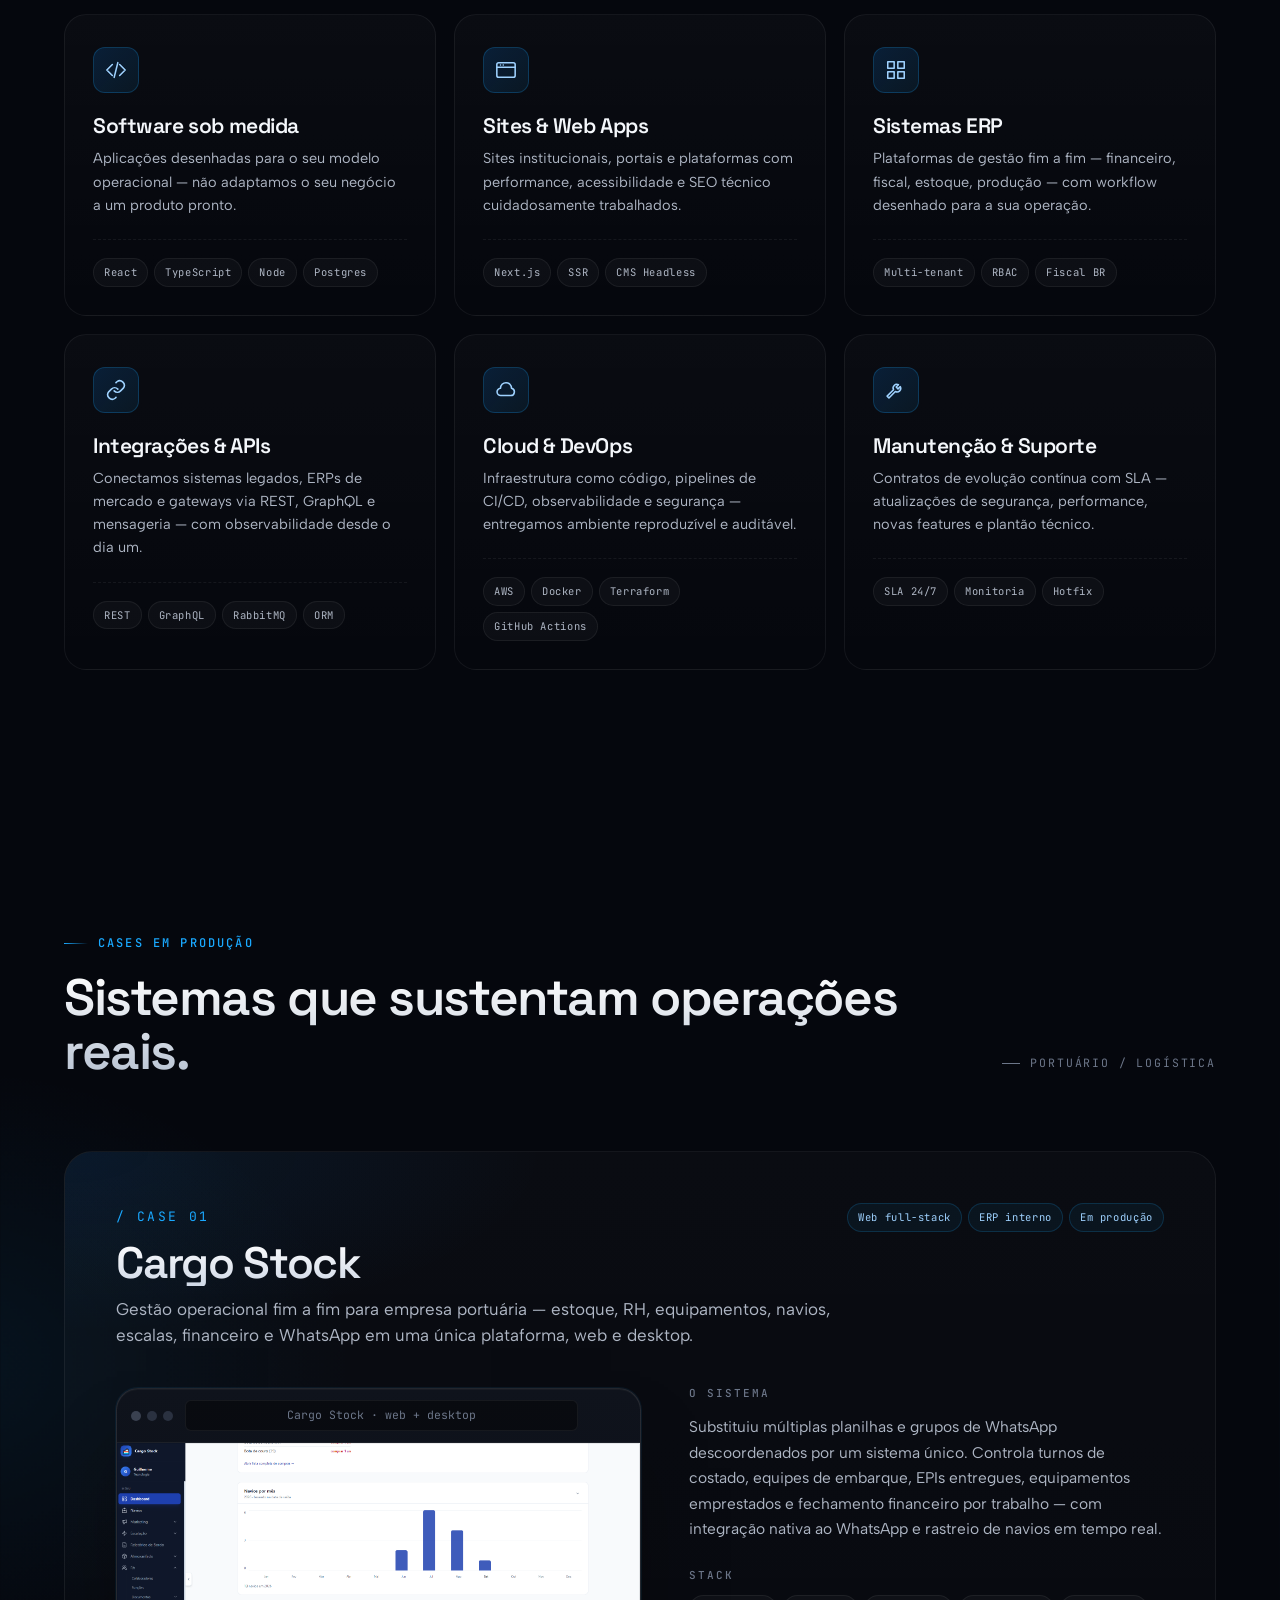
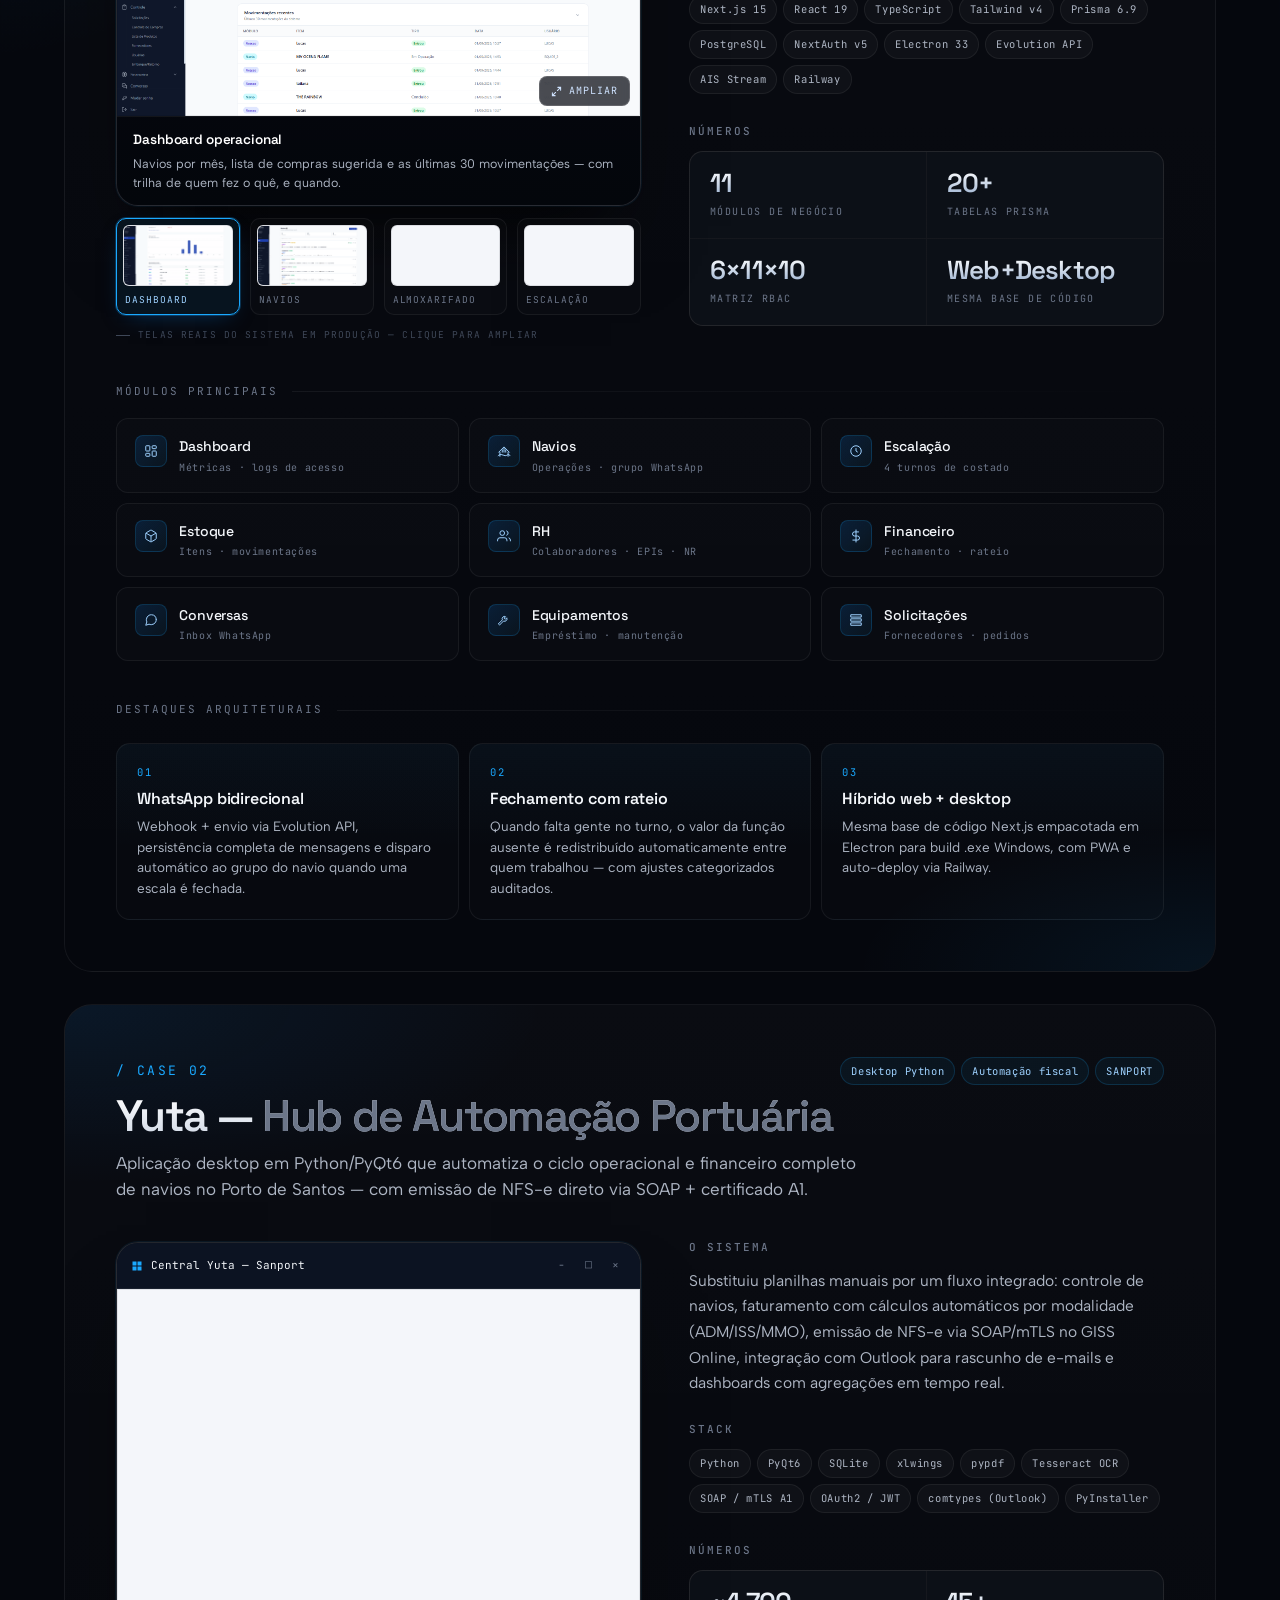
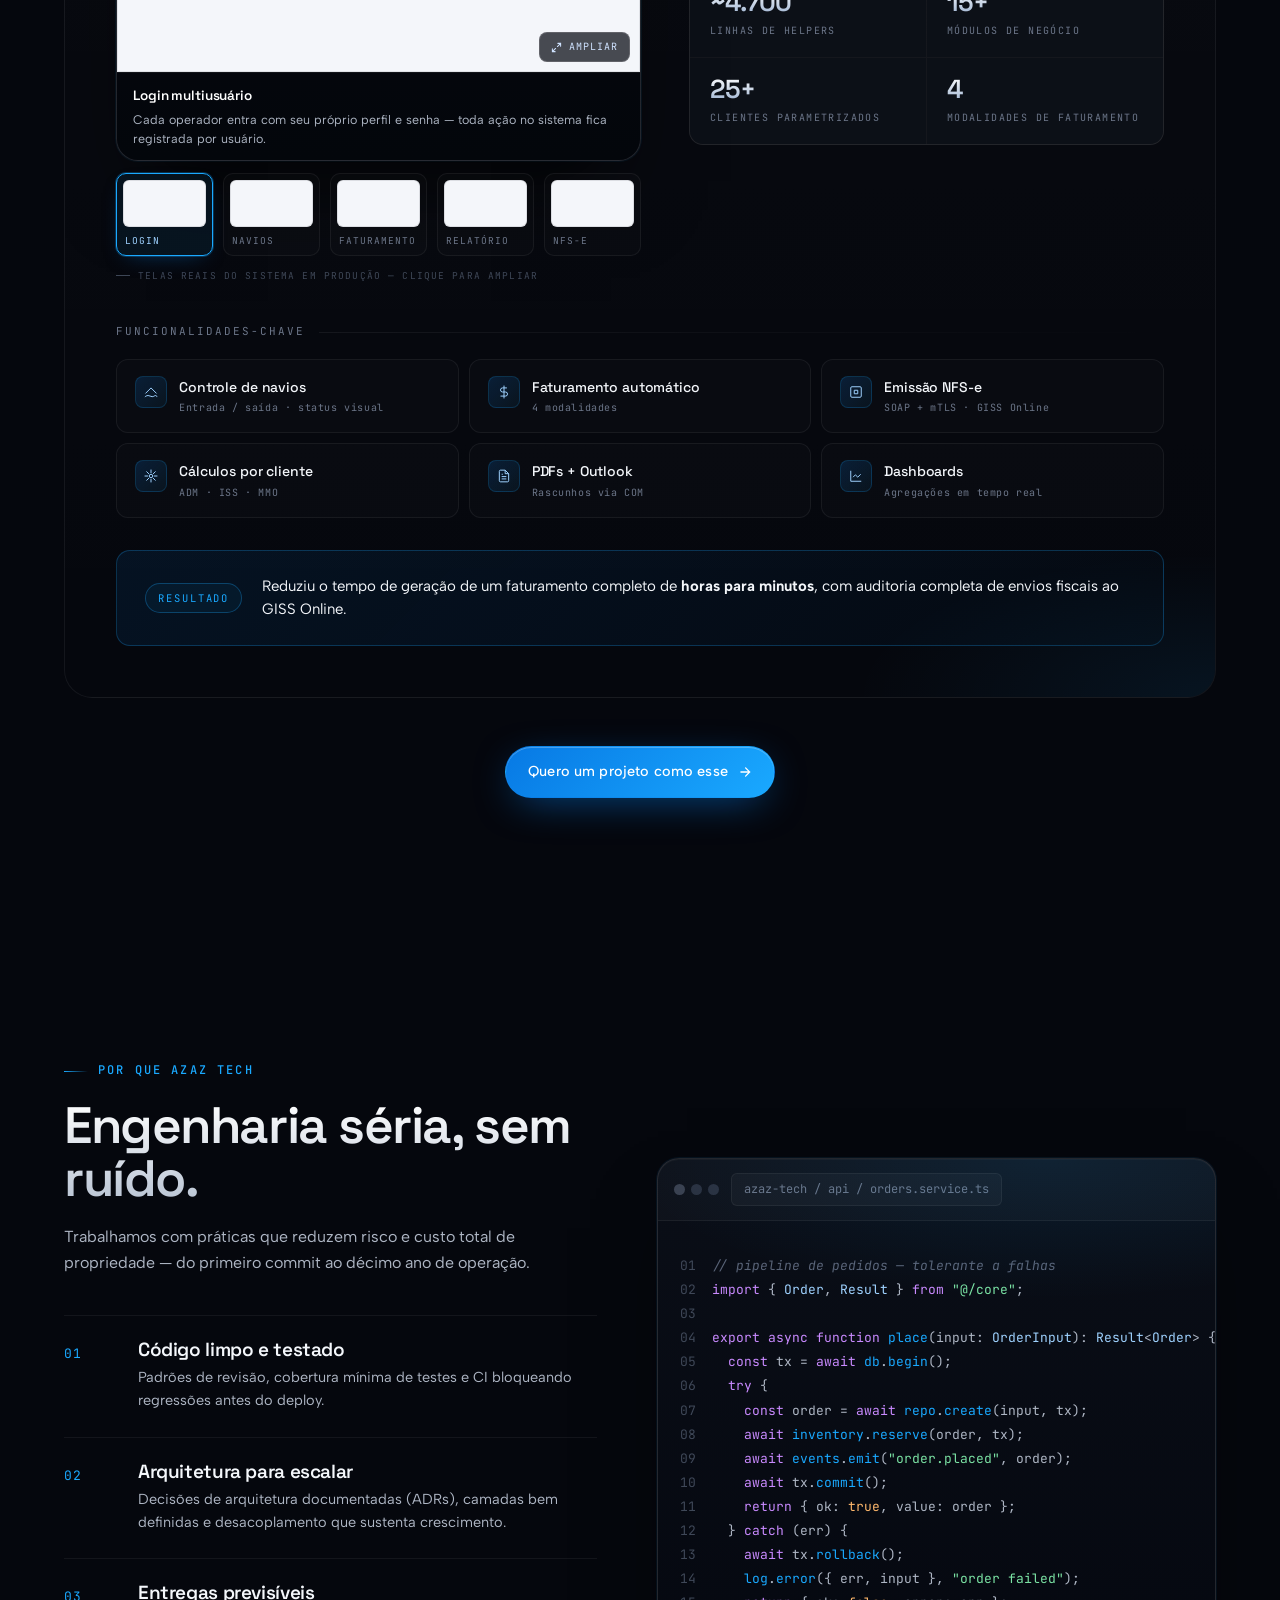
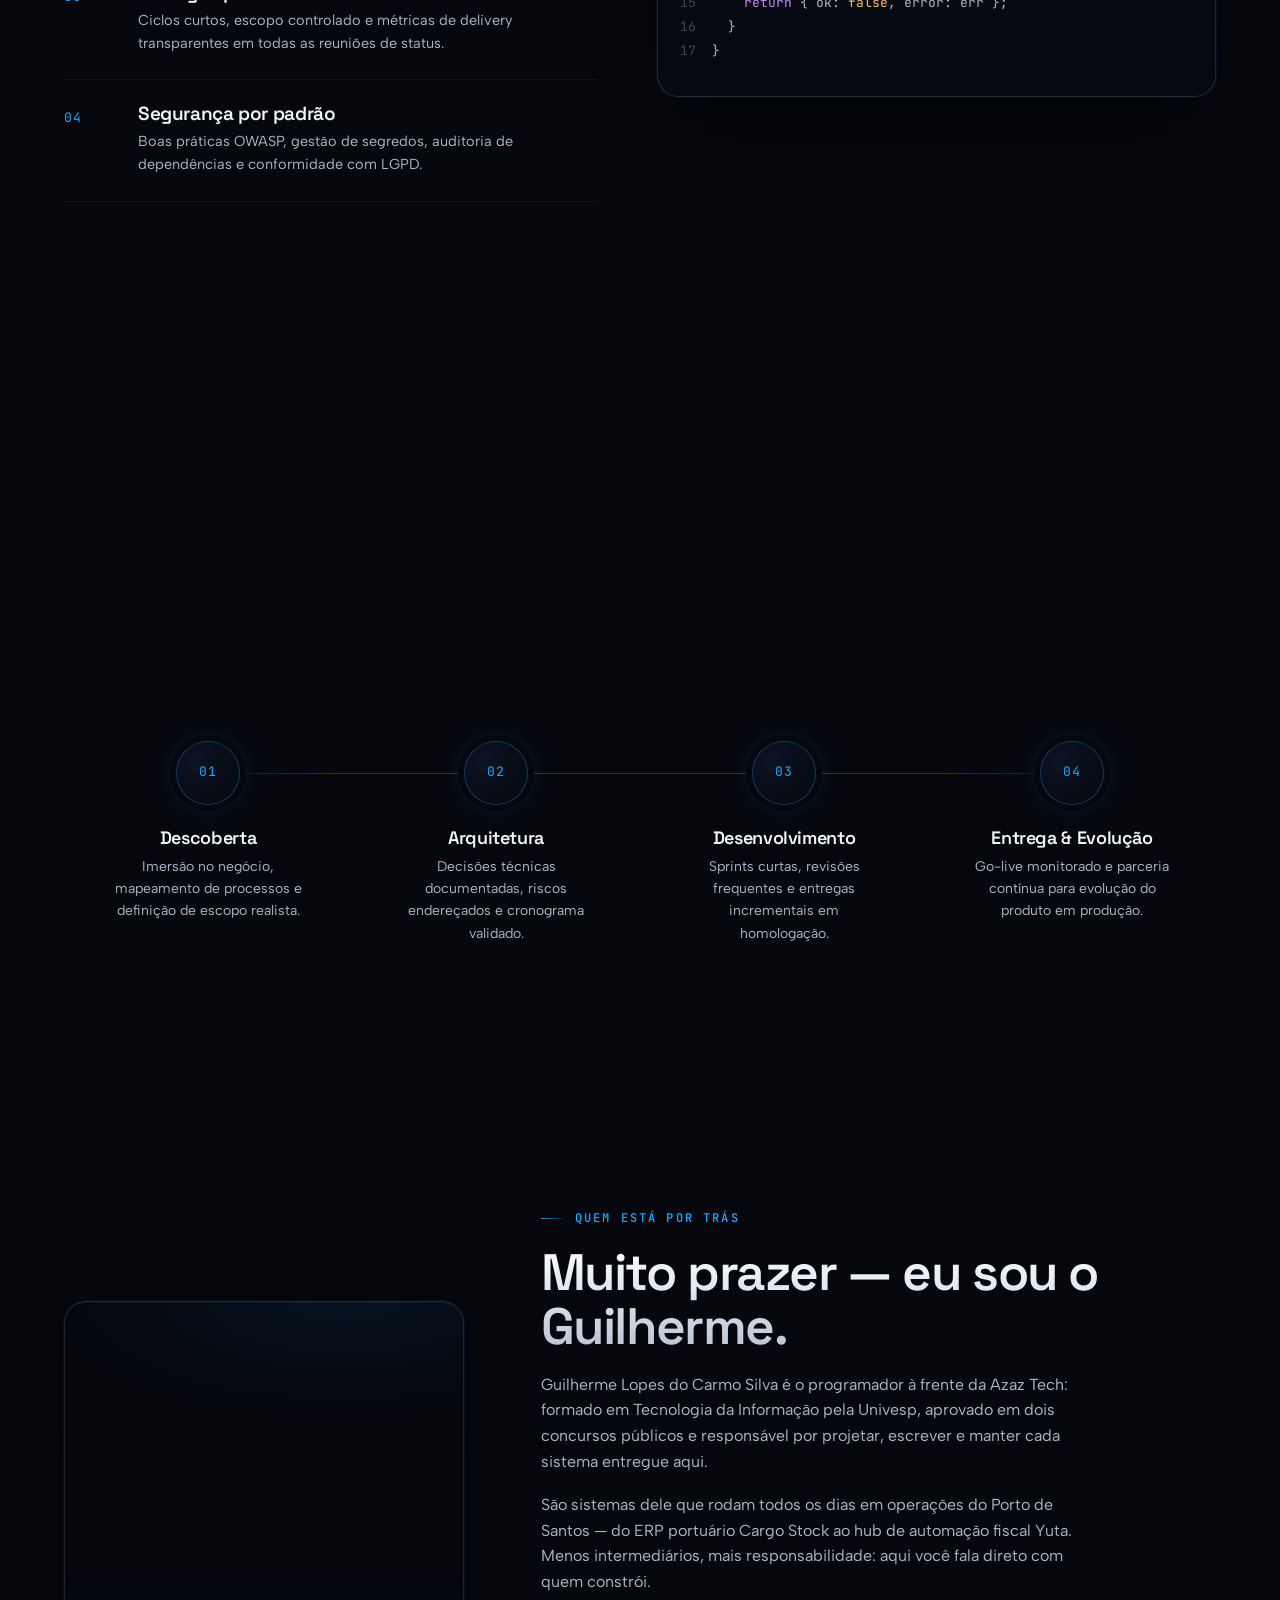
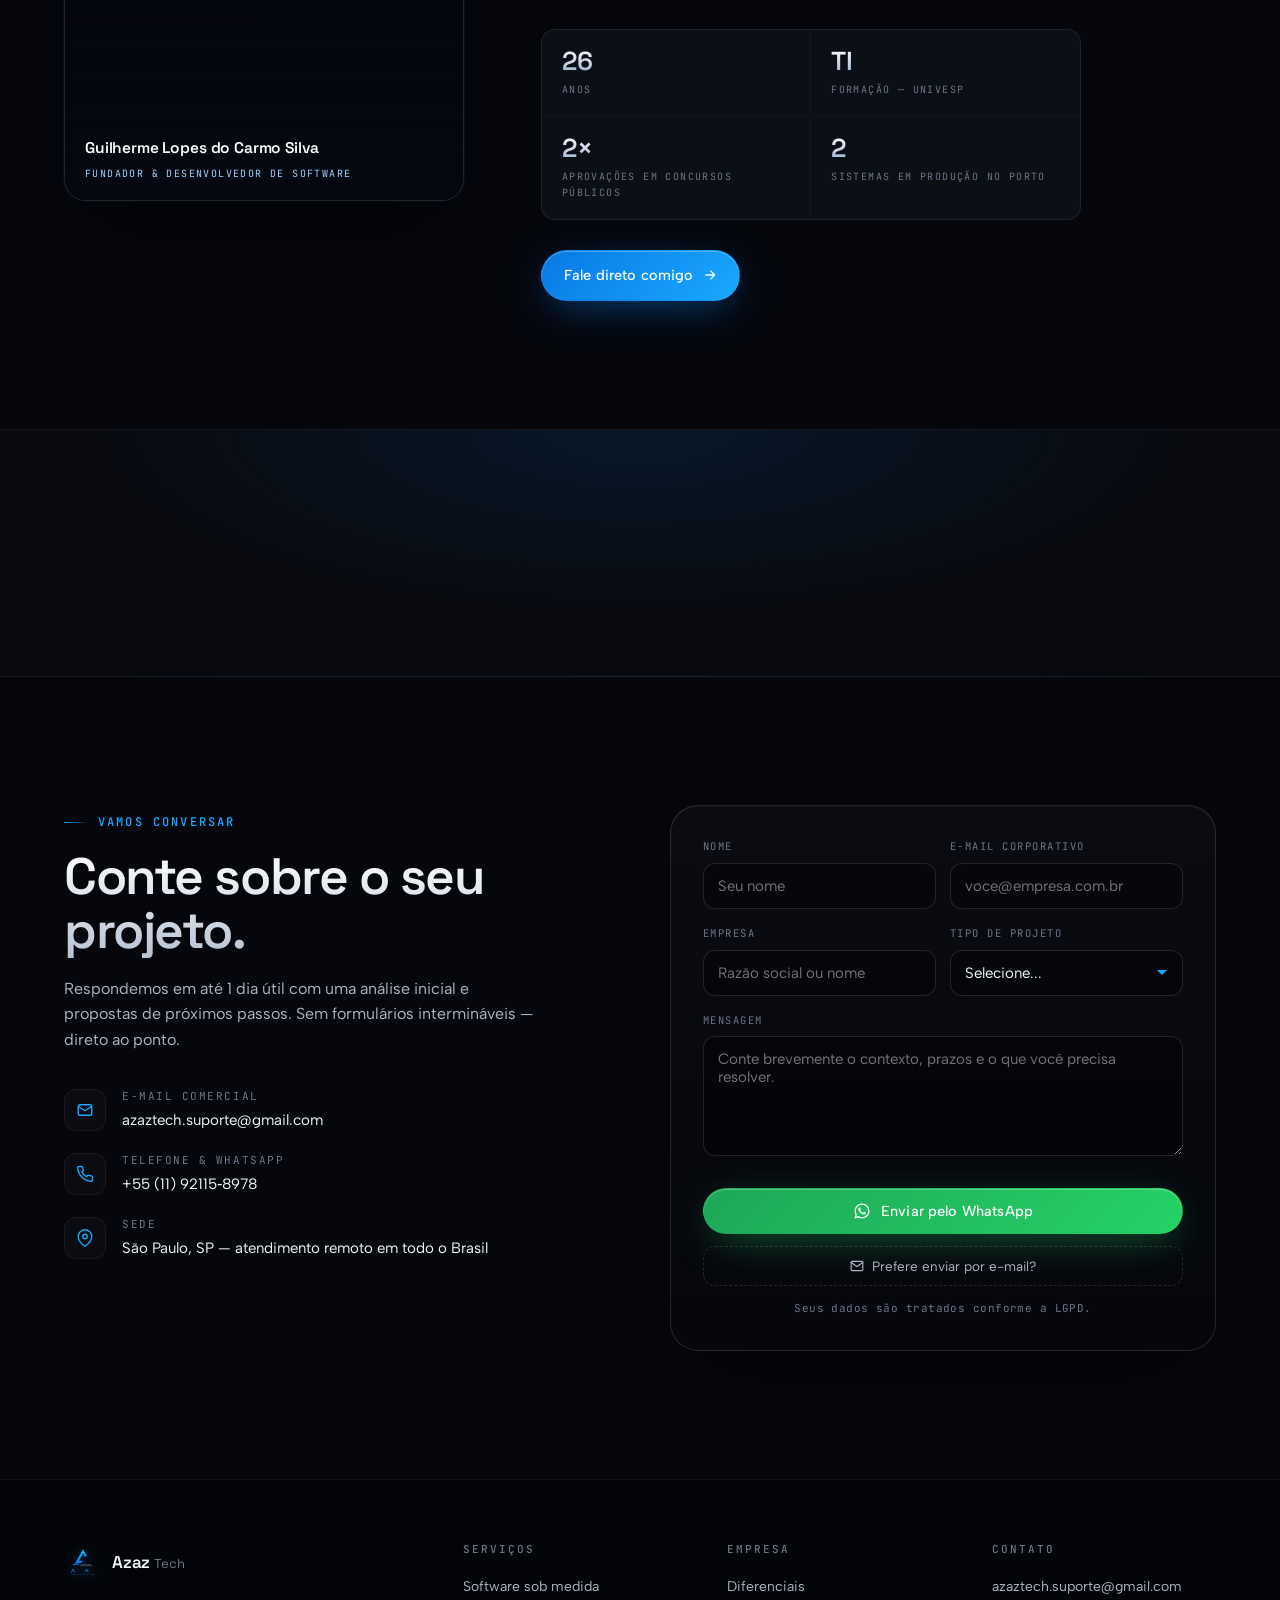
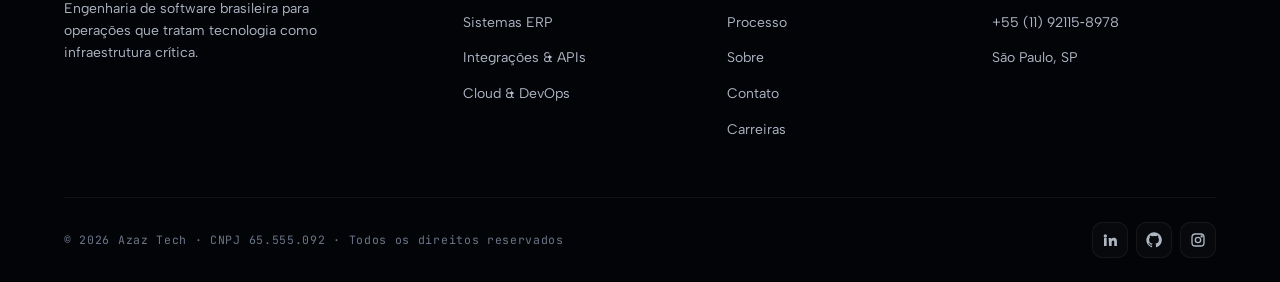
==== commit 408d4d4f: "Dark OG share card: recolor logo strokes for dark bg, bust crawler cache (?v=2) Co-Authored-By: Clau" ====
--- a/index.html
+++ b/index.html
@@ -18,8 +18,8 @@
 <meta property="og:url" content="https://azaztech.com/" />
 <meta property="og:title" content="Azaz Tech — Engenharia de Software para Operações Críticas" />
 <meta property="og:description" content="A Azaz Tech projeta, constrói e opera sistemas sob medida — ERPs, plataformas web e integrações — para empresas que não podem parar." />
-<meta property="og:image" content="https://azaztech.com/assets/og-share.jpg" />
-<meta property="og:image:secure_url" content="https://azaztech.com/assets/og-share.jpg" />
+<meta property="og:image" content="https://azaztech.com/assets/og-share.jpg?v=2" />
+<meta property="og:image:secure_url" content="https://azaztech.com/assets/og-share.jpg?v=2" />
 <meta property="og:image:type" content="image/jpeg" />
 <meta property="og:image:width" content="1200" />
 <meta property="og:image:height" content="630" />
@@ -29,7 +29,7 @@
 <meta name="twitter:card" content="summary_large_image" />
 <meta name="twitter:title" content="Azaz Tech — Engenharia de Software para Operações Críticas" />
 <meta name="twitter:description" content="A Azaz Tech projeta, constrói e opera sistemas sob medida — ERPs, plataformas web e integrações — para empresas que não podem parar." />
-<meta name="twitter:image" content="https://azaztech.com/assets/og-share.jpg" />
+<meta name="twitter:image" content="https://azaztech.com/assets/og-share.jpg?v=2" />
 
 <link rel="preconnect" href="https://fonts.googleapis.com" />
 <link rel="preconnect" href="https://fonts.gstatic.com" crossorigin />
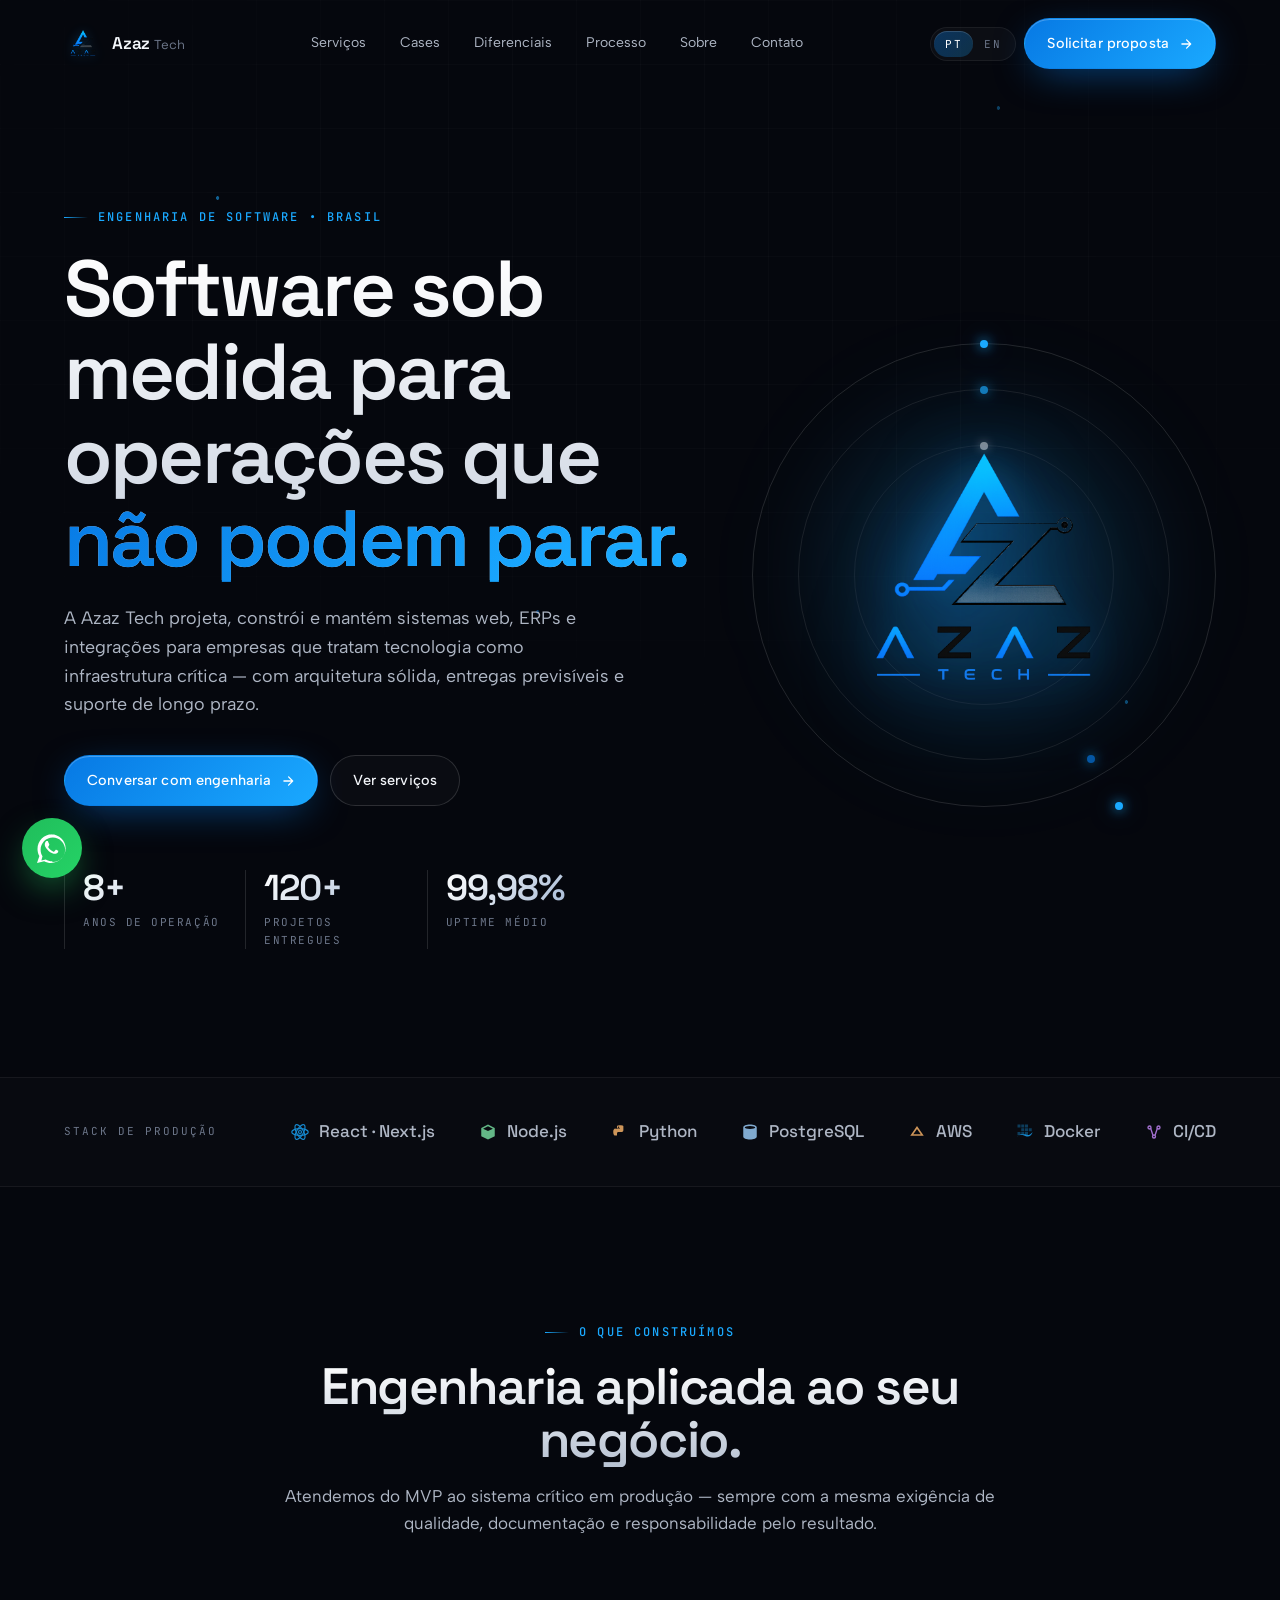
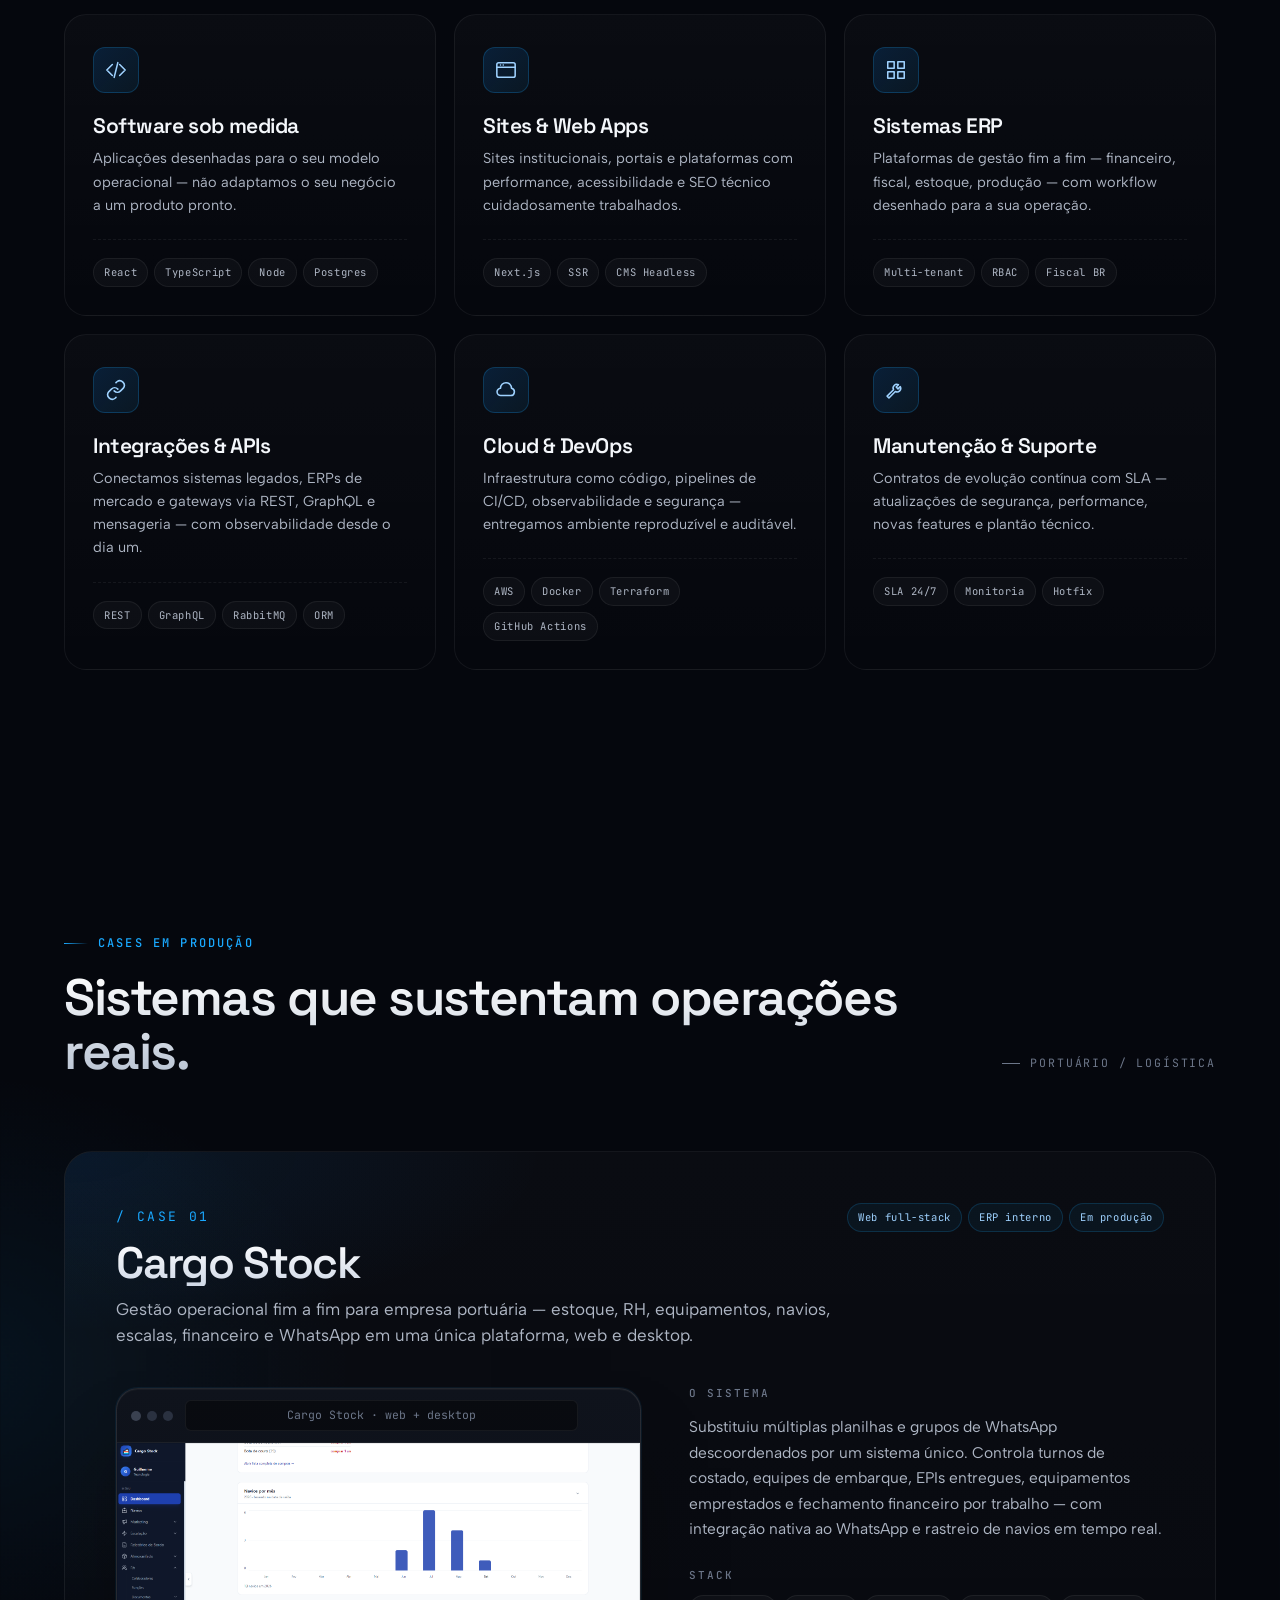
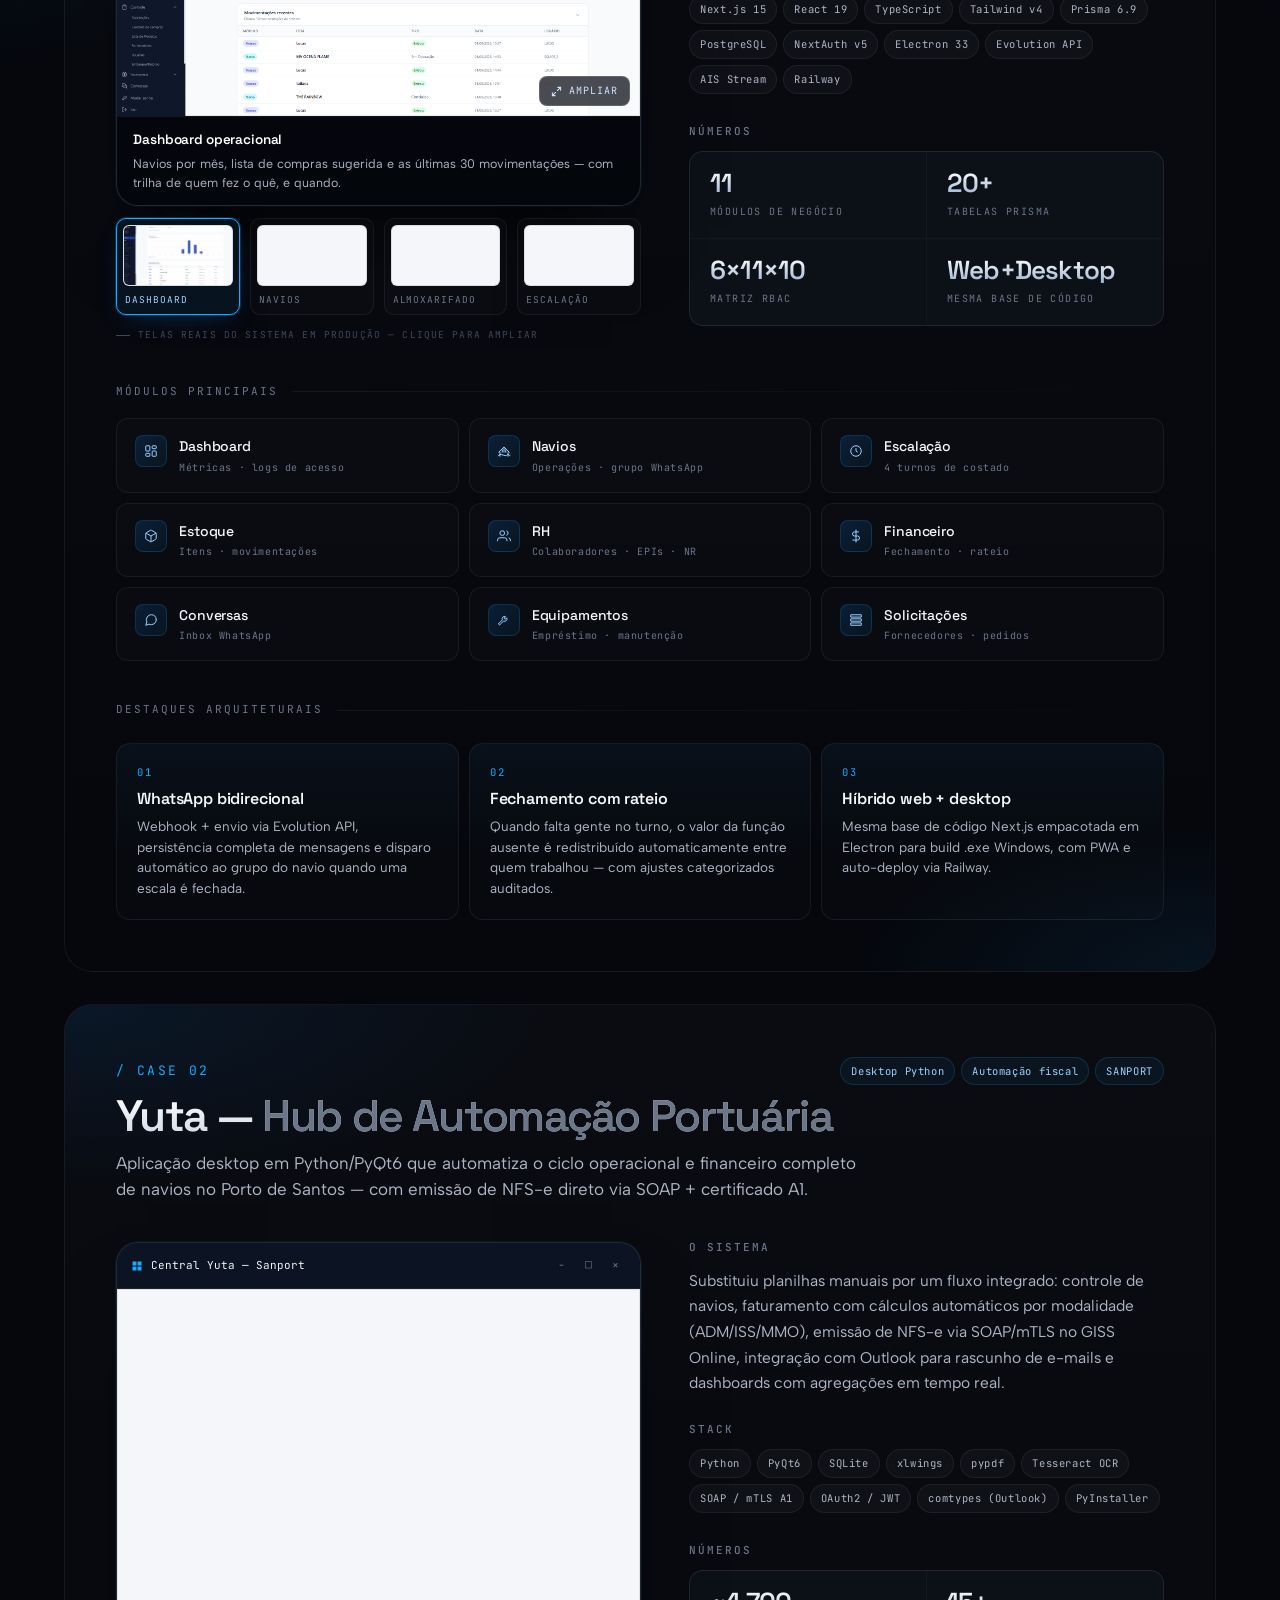
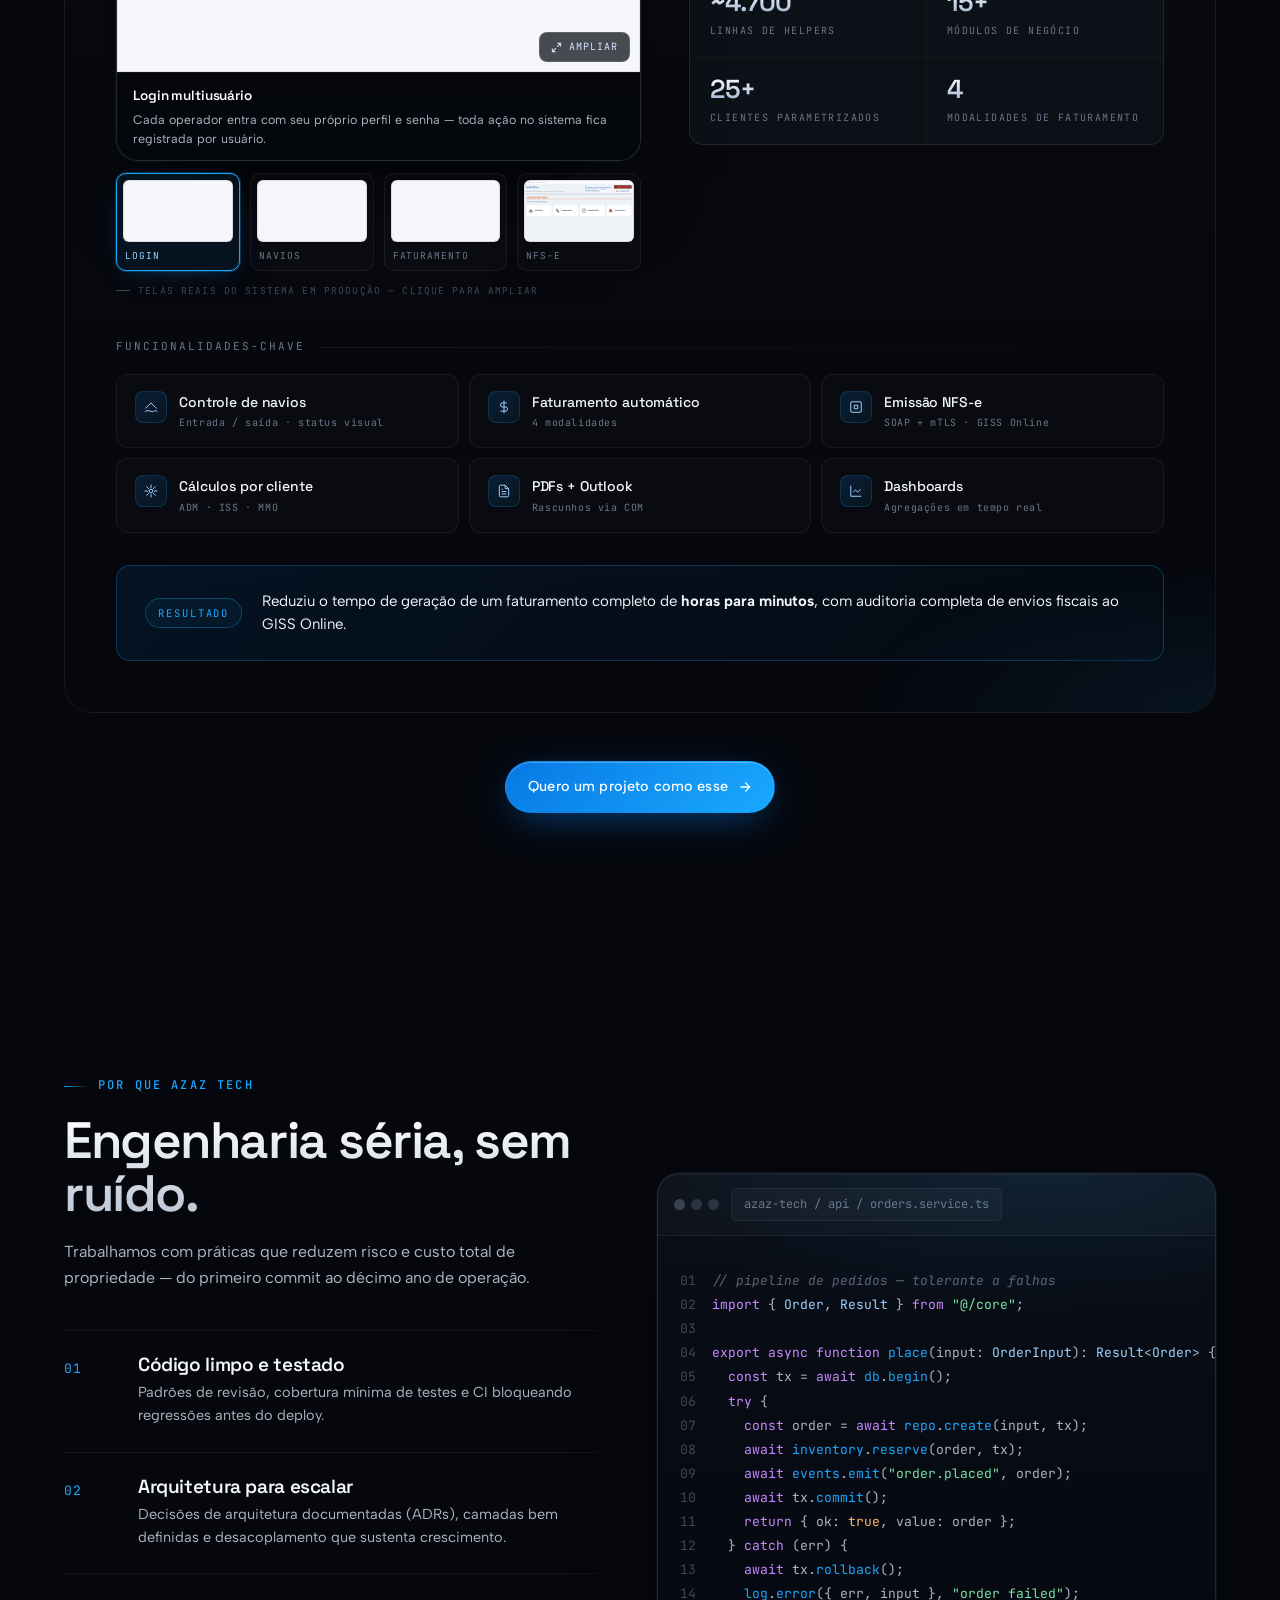
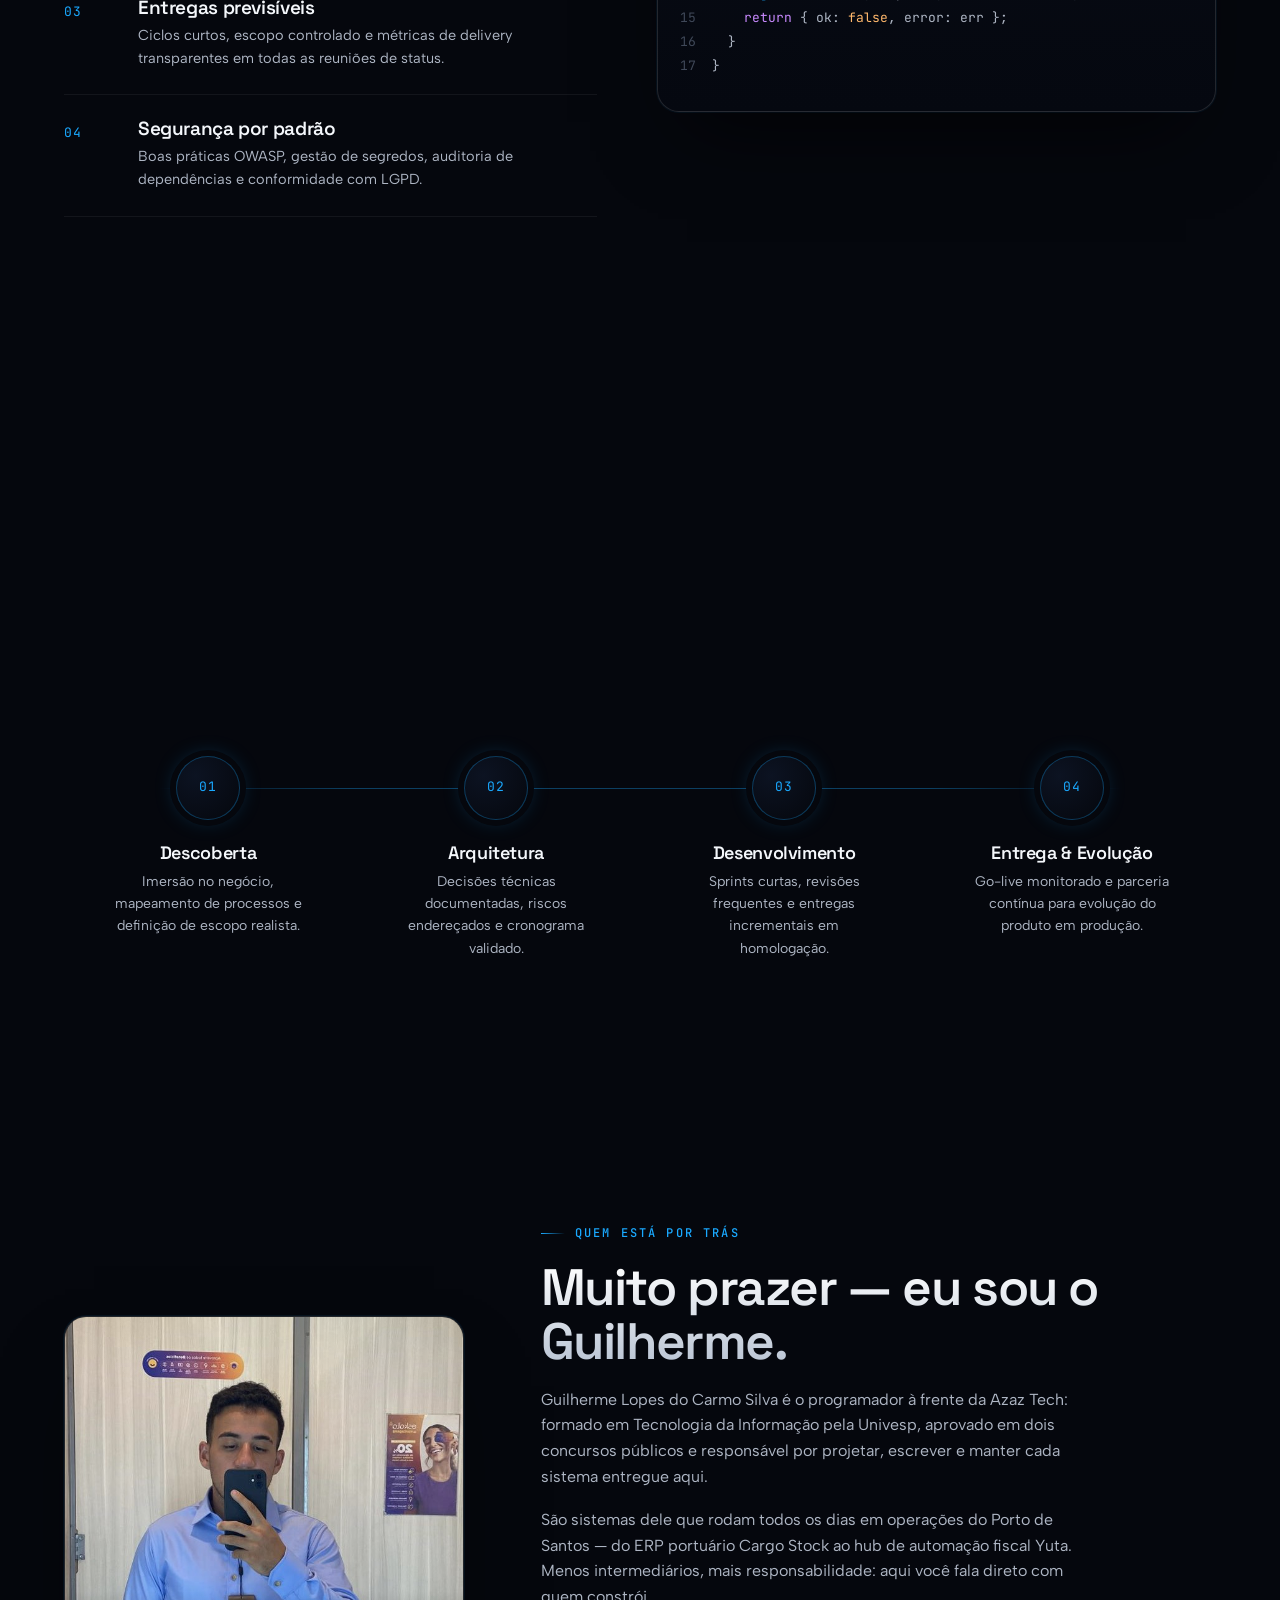
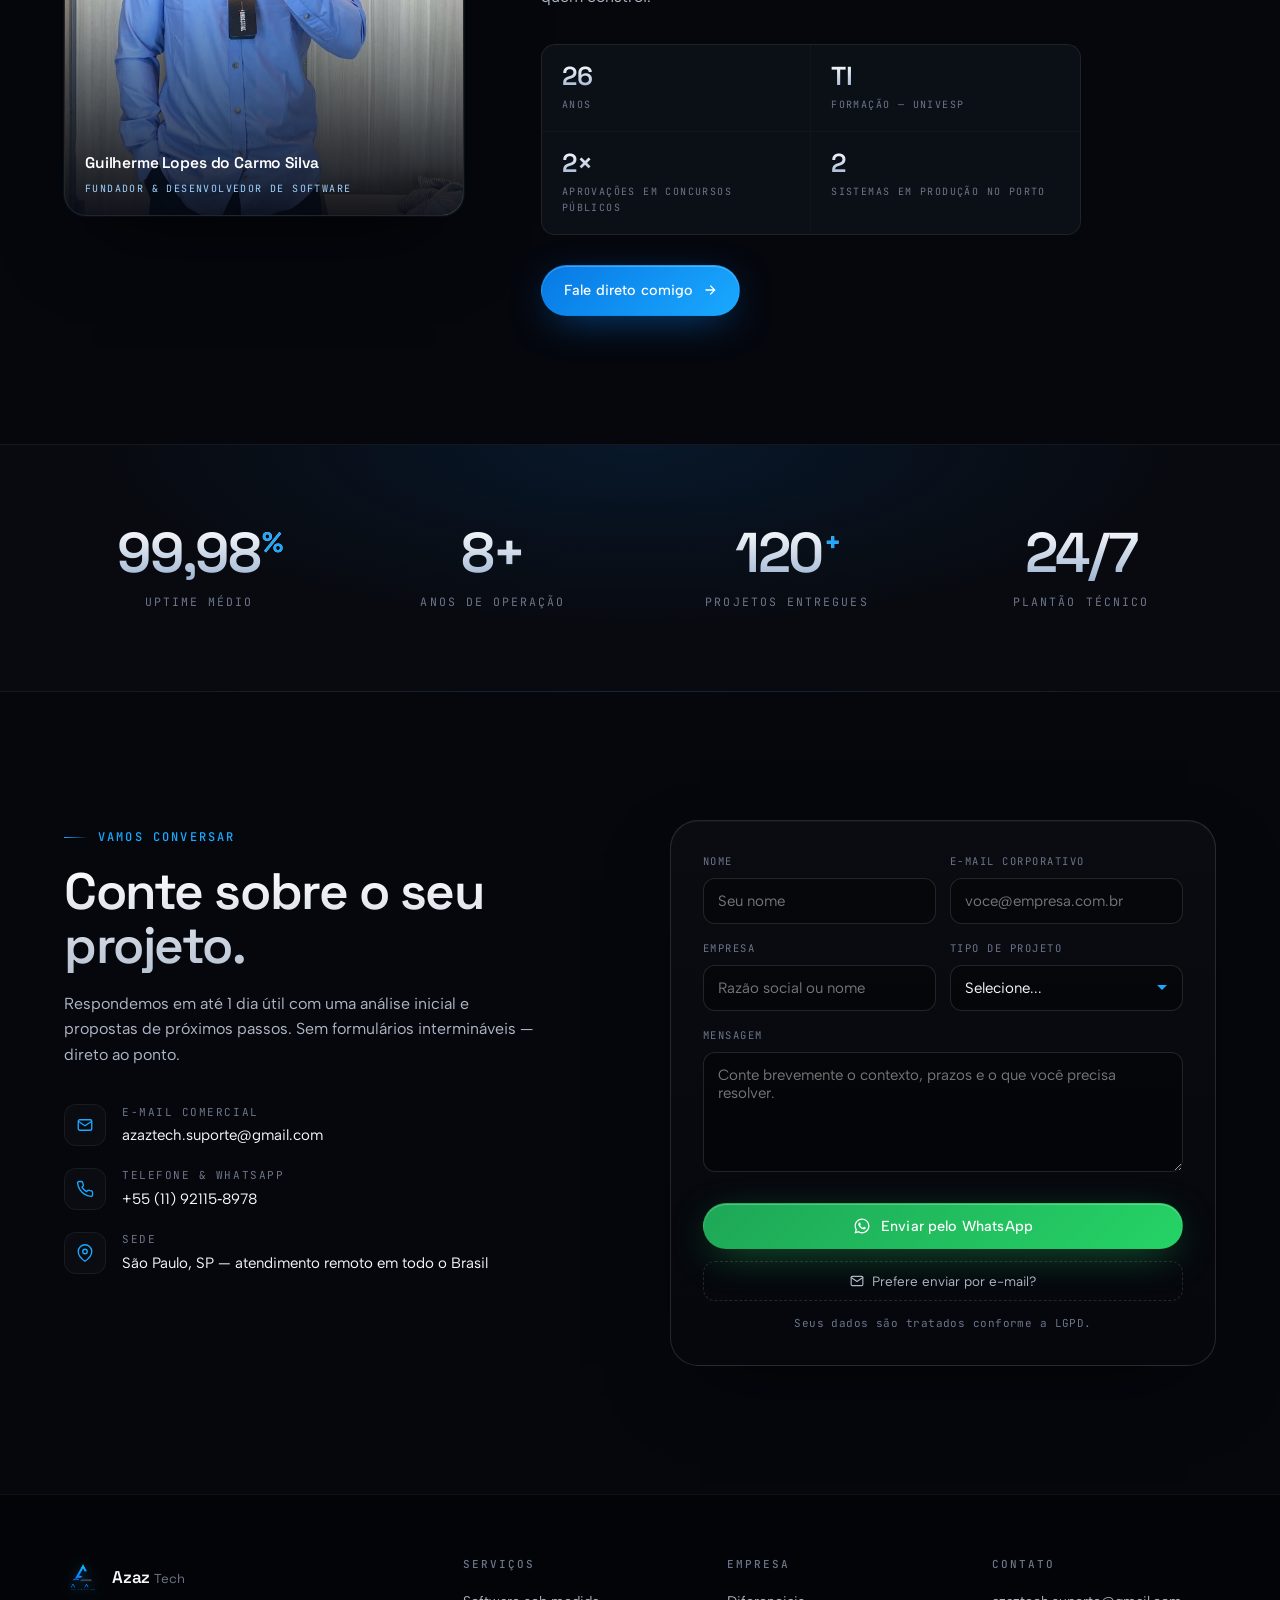
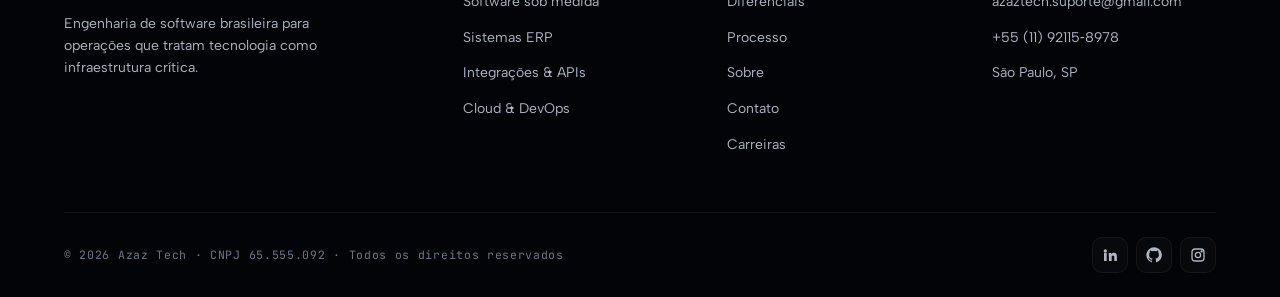
==== commit 8882086d: "Remove Relatorio tab from Yuta gallery Co-Authored-By: Claude Fable 5 <noreply@anthropic.com>" ====
--- a/index.html
+++ b/index.html
@@ -2392,7 +2392,7 @@
 
       <div class="case-body">
         <!-- Apresentação: telas reais do sistema -->
-        <div class="case-shots" data-gallery="yuta" style="--shots:5; --shots-sm:2;">
+        <div class="case-shots" data-gallery="yuta" style="--shots:4; --shots-sm:2;">
           <figure class="case-mock shot-fig">
             <div class="mock-chrome win">
               <div style="display:flex;align-items:center;gap:8px;color:var(--fg);font-family:var(--mono);font-size:11px;">
@@ -2413,8 +2413,7 @@
               <div class="shot-cap is-on"><b data-i18n="c2_s1_t">Login multiusuário</b><span data-i18n="c2_s1_d">Cada operador entra com seu próprio perfil e senha — toda ação no sistema fica registrada por usuário.</span></div>
               <div class="shot-cap"><b data-i18n="c2_s2_t">Entradas e saídas de navios</b><span data-i18n="c2_s2_d">Espelho digital da planilha operacional: busca por navio ou agência, filtros por período e status de cada requisição em tempo real.</span></div>
               <div class="shot-cap"><b data-i18n="c2_s3_t">Controle de faturamento</b><span data-i18n="c2_s3_d">Linha a linha: ETB, ETS, responsável, serviço, prazo e status de envio — tudo conferível antes de faturar, sem abrir o Excel.</span></div>
-              <div class="shot-cap"><b data-i18n="c2_s4_t">Relatórios por cliente</b><span data-i18n="c2_s4_d">Ranking de clientes por faturamento, lucro ADM, valores a receber e pontos — filtros por métrica, mês, ano e cliente, com gráfico atualizado na hora.</span></div>
-              <div class="shot-cap"><b data-i18n="c2_s5_t">Emissor de NFS-e</b><span data-i18n="c2_s5_d">Emissão, consulta, substituição e cancelamento de NFS-e direto no GISS Online da Prefeitura de Santos — em ambiente de produção.</span></div>
+              <div class="shot-cap"><b data-i18n="c2_s4_t">Emissor de NFS-e</b><span data-i18n="c2_s4_d">Emissão, consulta, substituição e cancelamento de NFS-e direto no GISS Online da Prefeitura de Santos — em ambiente de produção.</span></div>
             </figcaption>
           </figure>
           <div class="shot-thumbs" role="tablist" aria-label="Telas do Yuta">
@@ -2427,11 +2426,8 @@
             <button type="button" class="shot-thumb" role="tab" aria-selected="false" data-full="assets/yuta-tabela-envios.png" data-alt="Yuta — tabela de faturamento com ETB, ETS, responsável, serviço, prazo e status de envio por navio">
               <img src="assets/yuta-tabela-envios.png" alt="" loading="lazy" decoding="async"><span data-i18n="c2_s3_tab">Faturamento</span>
             </button>
-            <button type="button" class="shot-thumb" role="tab" aria-selected="false" data-full="assets/yuta-relatorio.png" data-alt="Yuta — relatório com ranking de clientes por faturamento, lucro e recebimentos, com gráfico de barras">
-              <img src="assets/yuta-relatorio.png" alt="" loading="lazy" decoding="async"><span data-i18n="c2_s4_tab">Relatório</span>
-            </button>
             <button type="button" class="shot-thumb" role="tab" aria-selected="false" data-full="assets/yuta-nfse.png" data-alt="Yuta — gerador de NFS-e integrado ao GISS Online de Santos com emissão, consulta, substituição e cancelamento">
-              <img src="assets/yuta-nfse.png" alt="" loading="lazy" decoding="async"><span data-i18n="c2_s5_tab">NFS-e</span>
+              <img src="assets/yuta-nfse.png" alt="" loading="lazy" decoding="async"><span data-i18n="c2_s4_tab">NFS-e</span>
             </button>
           </div>
           <div class="shot-hint" data-i18n="shots_hint">Telas reais do sistema em produção — clique para ampliar</div>
@@ -3002,12 +2998,9 @@
       c2_s3_t:'Controle de faturamento',
       c2_s3_d:'Linha a linha: ETB, ETS, responsável, serviço, prazo e status de envio — tudo conferível antes de faturar, sem abrir o Excel.',
       c2_s3_tab:'Faturamento',
-      c2_s4_t:'Relatórios por cliente',
-      c2_s4_d:'Ranking de clientes por faturamento, lucro ADM, valores a receber e pontos — filtros por métrica, mês, ano e cliente, com gráfico atualizado na hora.',
-      c2_s4_tab:'Relatório',
-      c2_s5_t:'Emissor de NFS-e',
-      c2_s5_d:'Emissão, consulta, substituição e cancelamento de NFS-e direto no GISS Online da Prefeitura de Santos — em ambiente de produção.',
-      c2_s5_tab:'NFS-e',
+      c2_s4_t:'Emissor de NFS-e',
+      c2_s4_d:'Emissão, consulta, substituição e cancelamento de NFS-e direto no GISS Online da Prefeitura de Santos — em ambiente de produção.',
+      c2_s4_tab:'NFS-e',
       shots_hint:'Telas reais do sistema em produção — clique para ampliar',
       shots_zoom:'Ampliar',
 
@@ -3178,12 +3171,9 @@
       c2_s3_t:'Billing control',
       c2_s3_d:'Line by line: ETB, ETS, owner, service, deadline and submission status — everything checkable before billing, without opening Excel.',
       c2_s3_tab:'Billing',
-      c2_s4_t:'Per-client reports',
-      c2_s4_d:'Client ranking by revenue, ADM profit, receivables and points — metric, month, year and client filters with a chart that updates instantly.',
-      c2_s4_tab:'Reports',
-      c2_s5_t:'NFS-e issuer',
-      c2_s5_d:'Issue, query, replace and cancel NFS-e invoices directly at Santos City Hall’s GISS Online — in the production environment.',
-      c2_s5_tab:'NFS-e',
+      c2_s4_t:'NFS-e issuer',
+      c2_s4_d:'Issue, query, replace and cancel NFS-e invoices directly at Santos City Hall’s GISS Online — in the production environment.',
+      c2_s4_tab:'NFS-e',
       shots_hint:'Real screens from the system in production — click to enlarge',
       shots_zoom:'Enlarge',
 
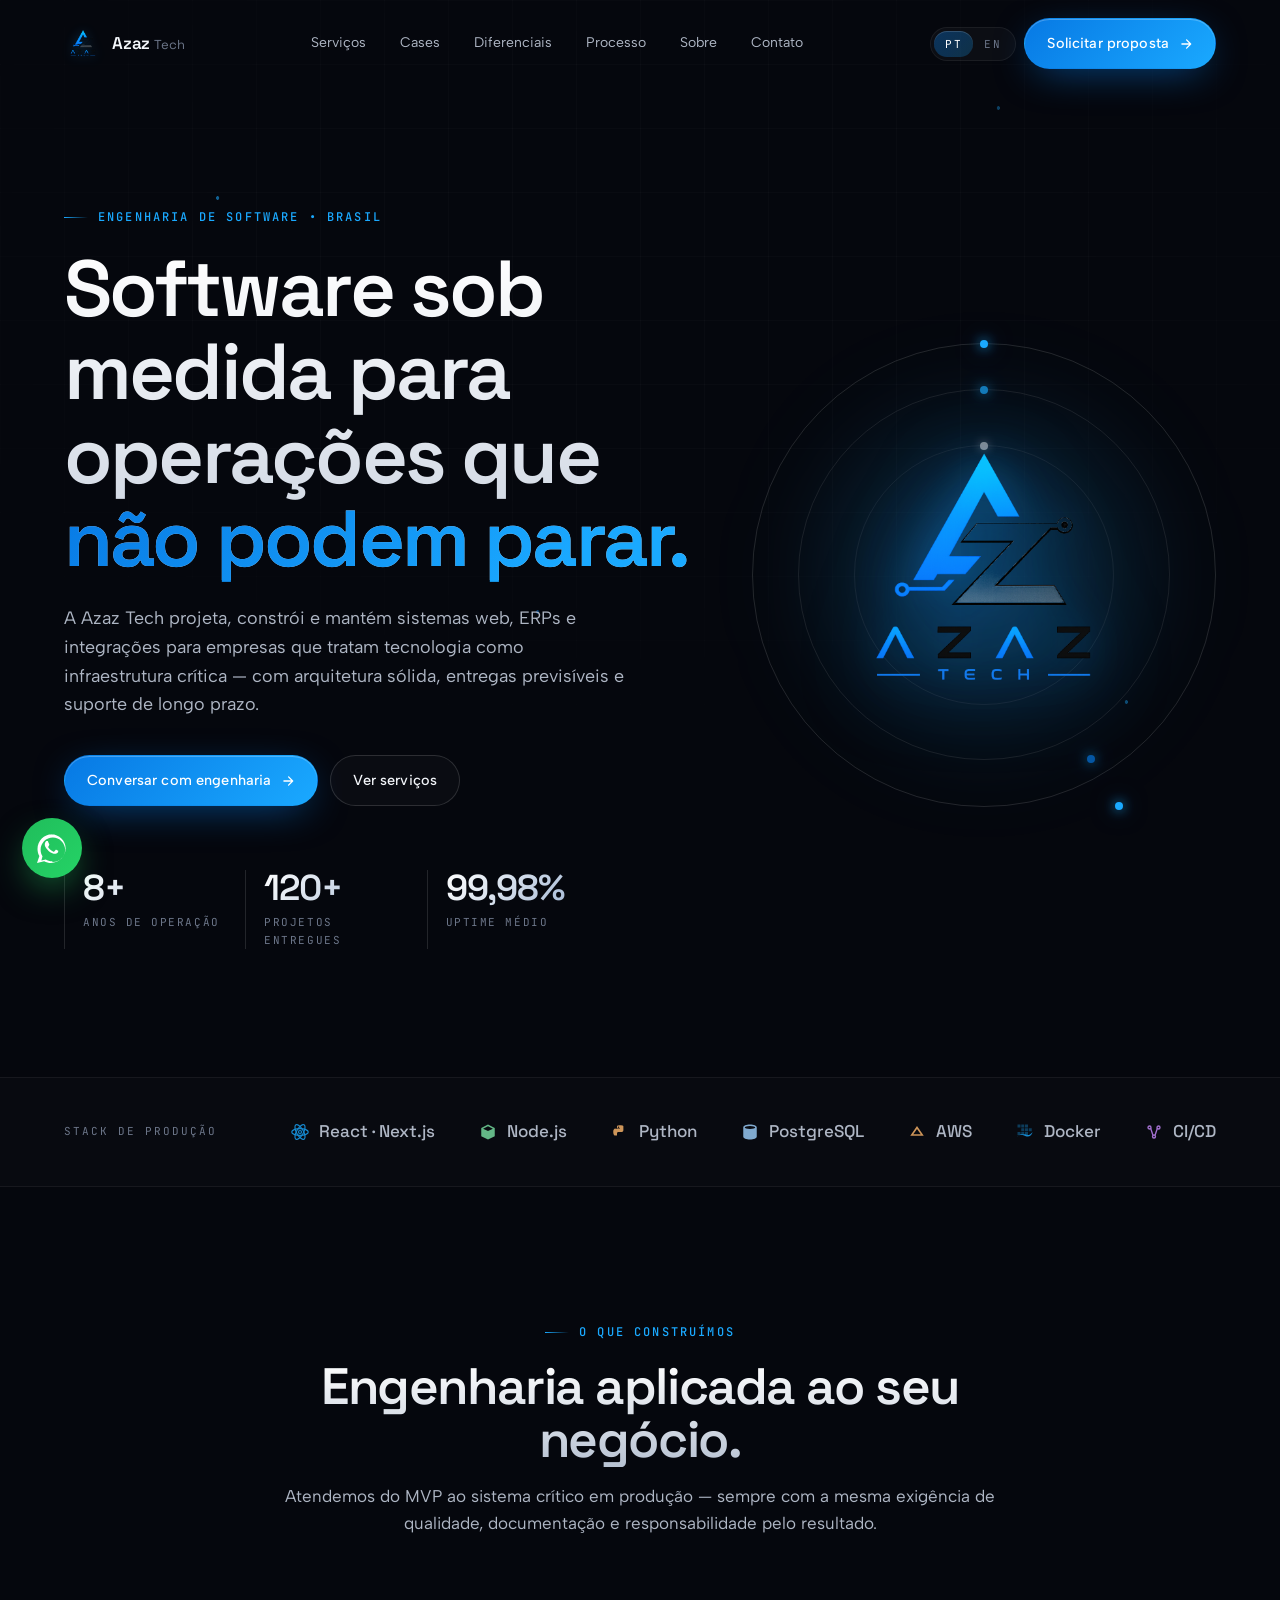
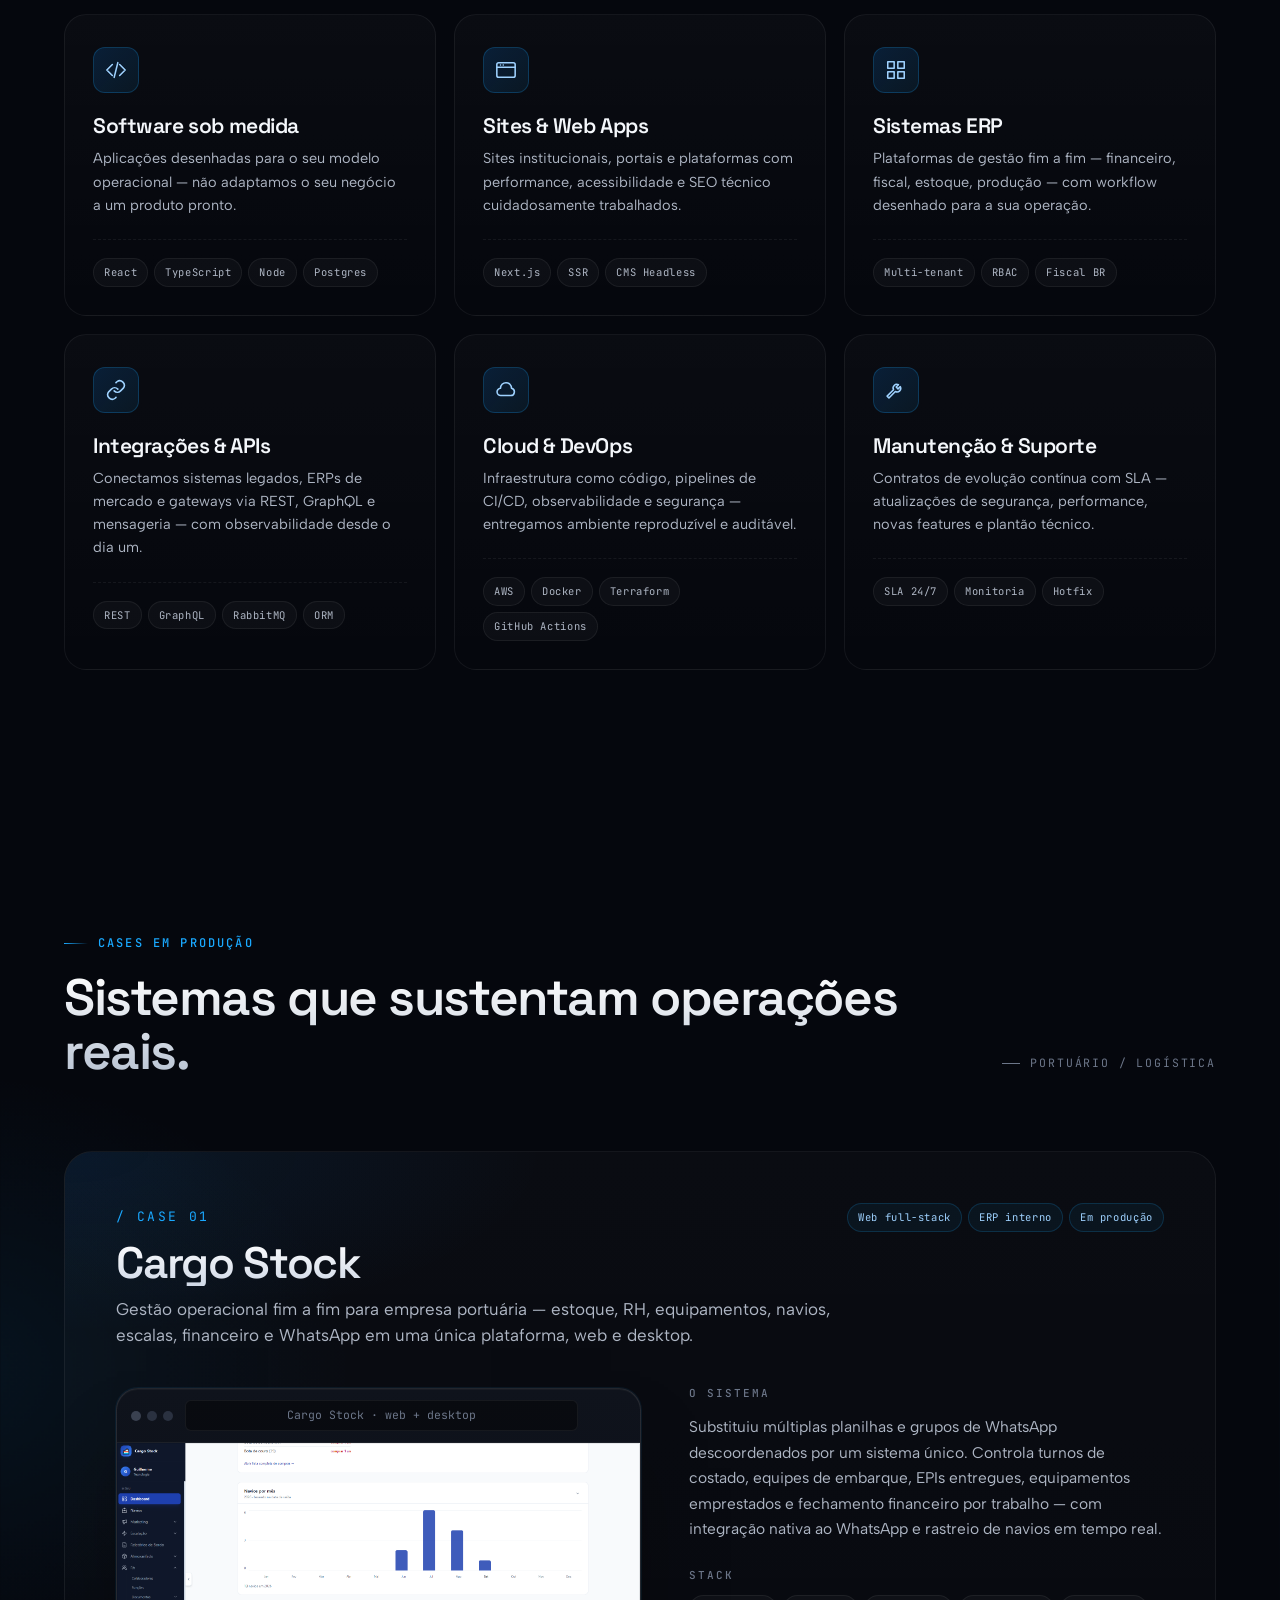
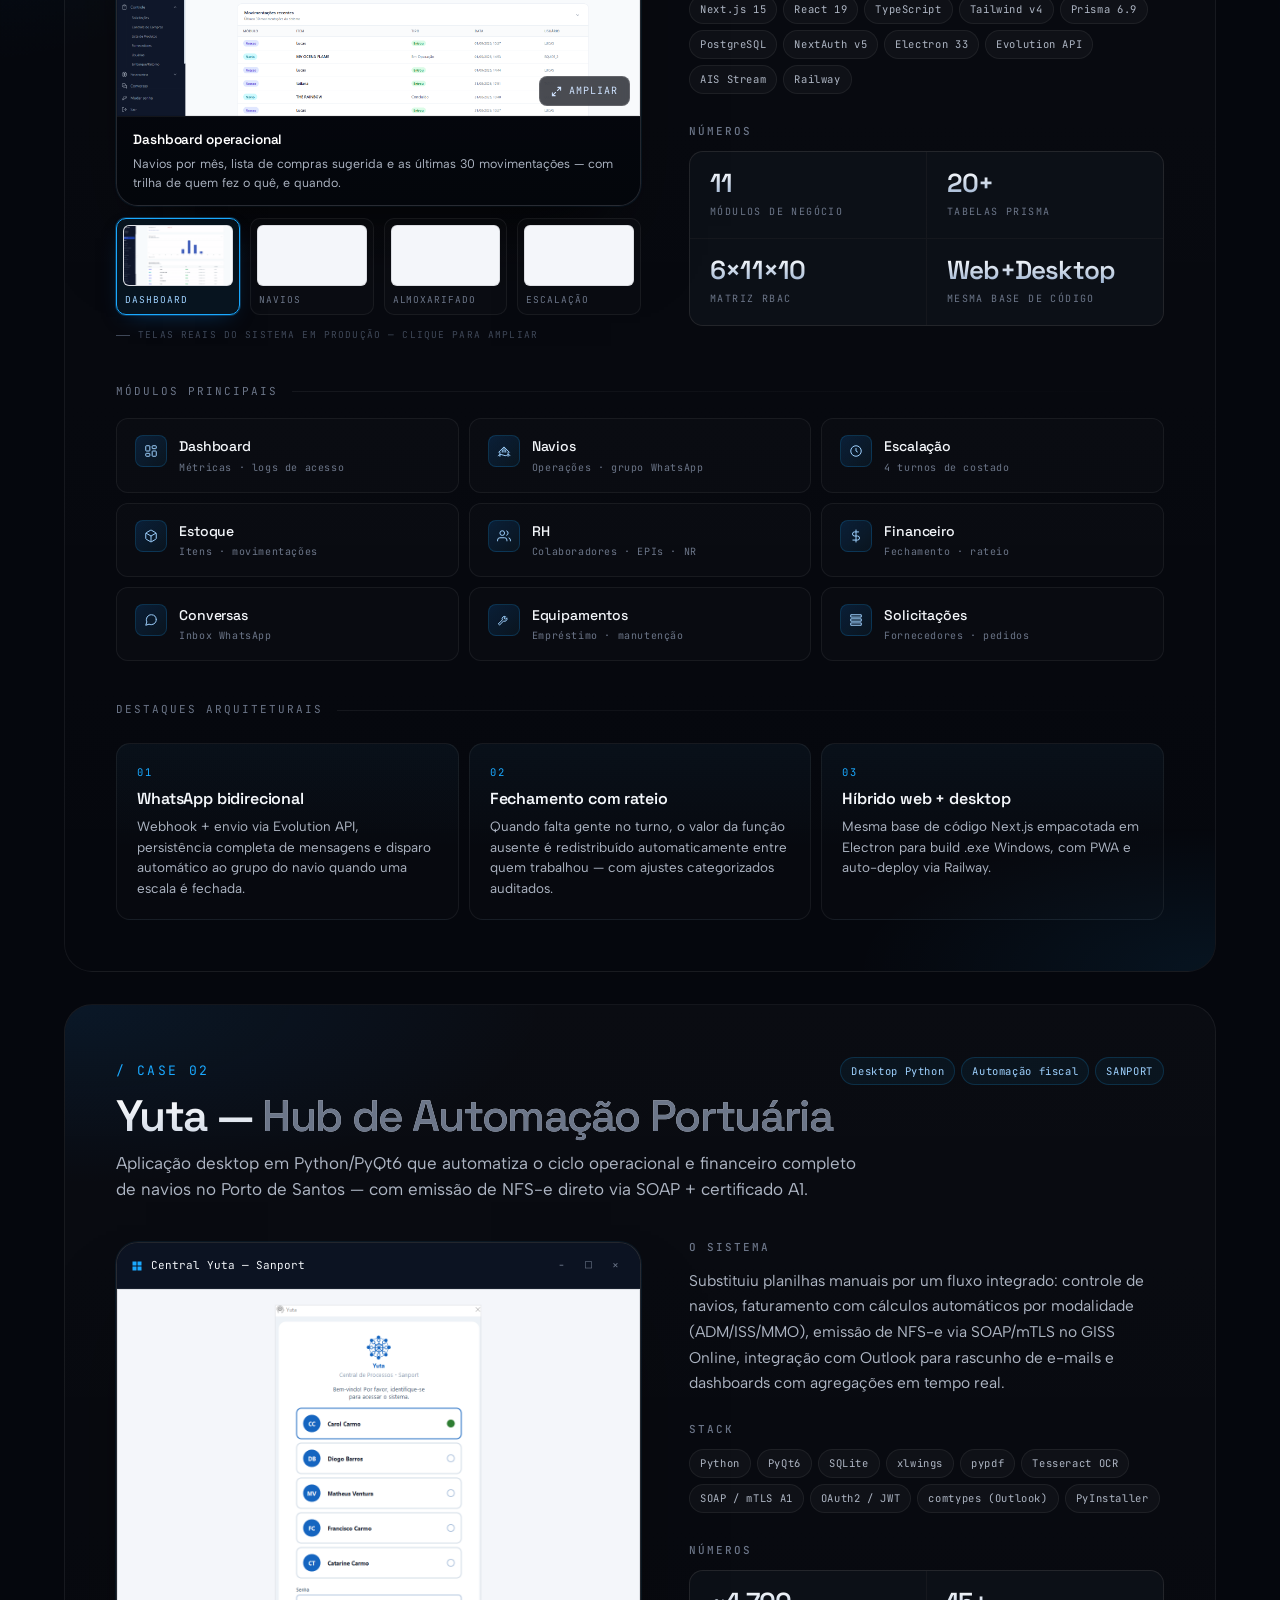
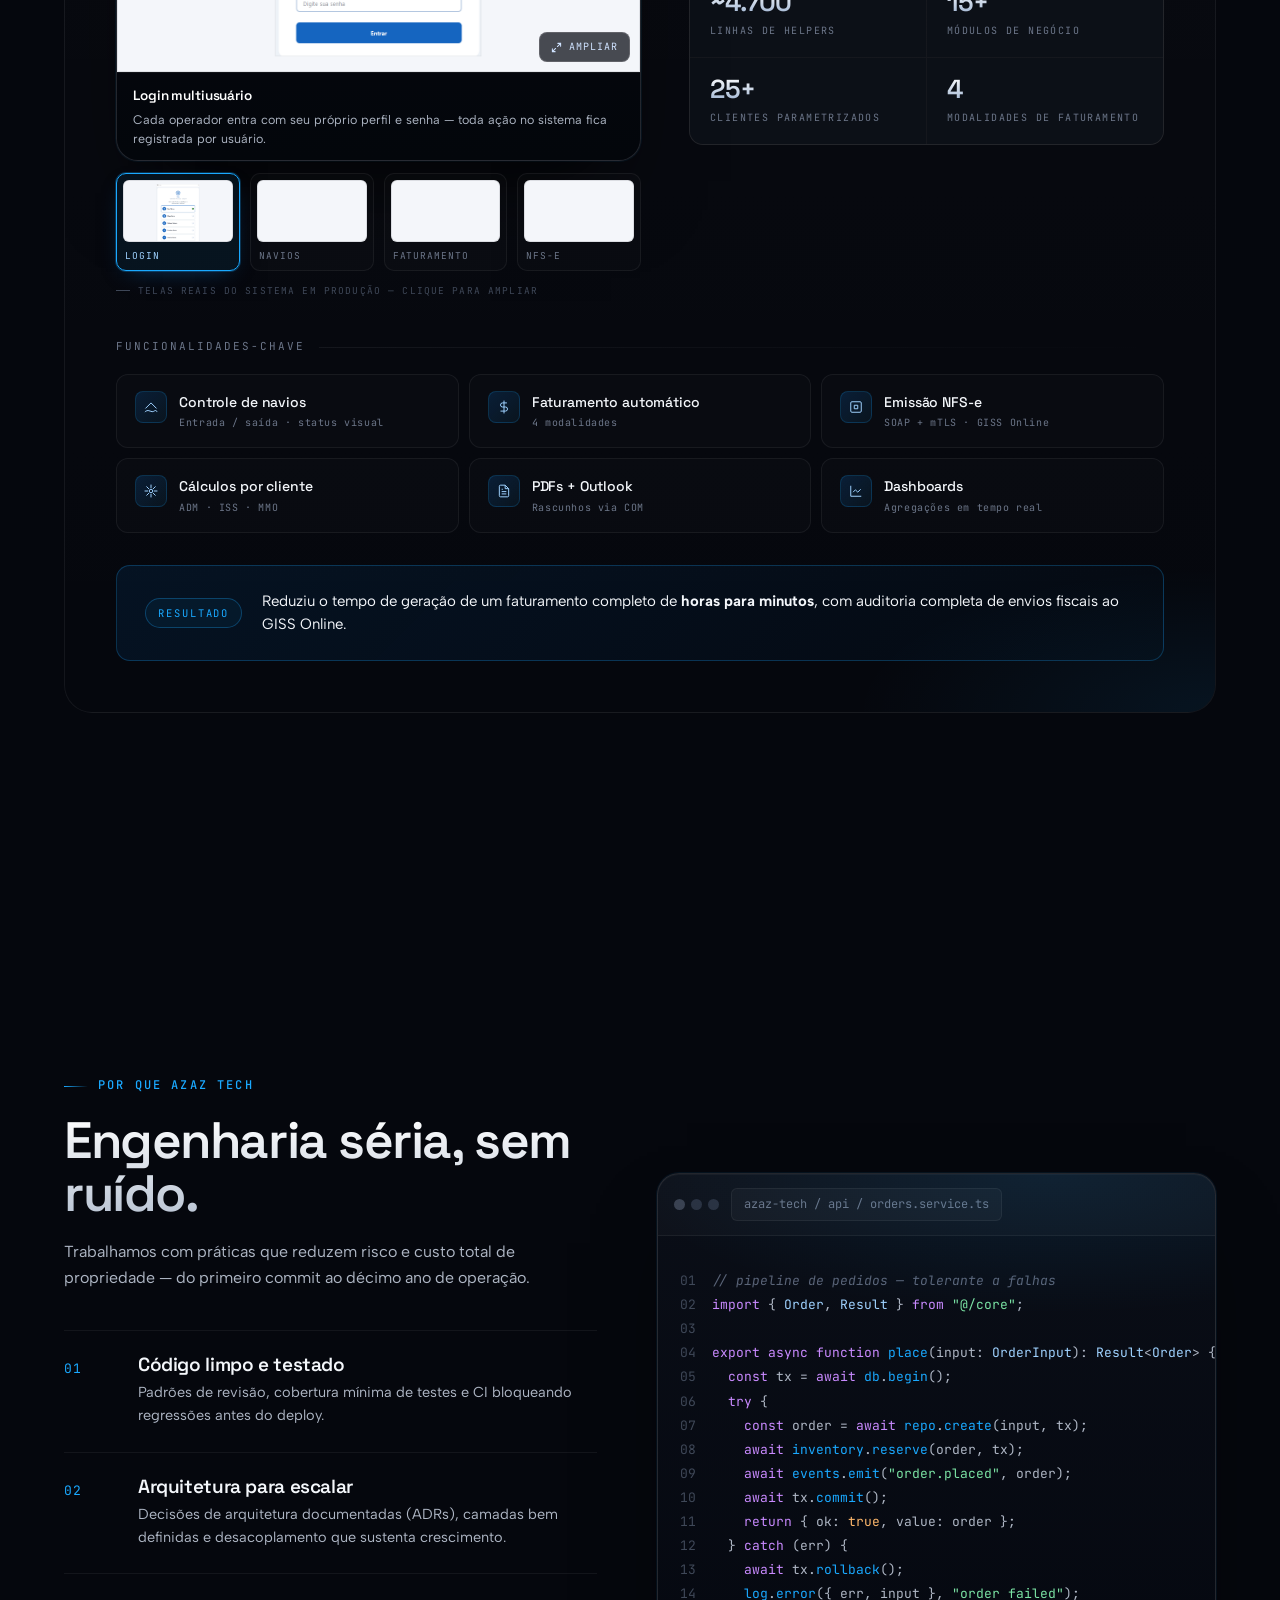
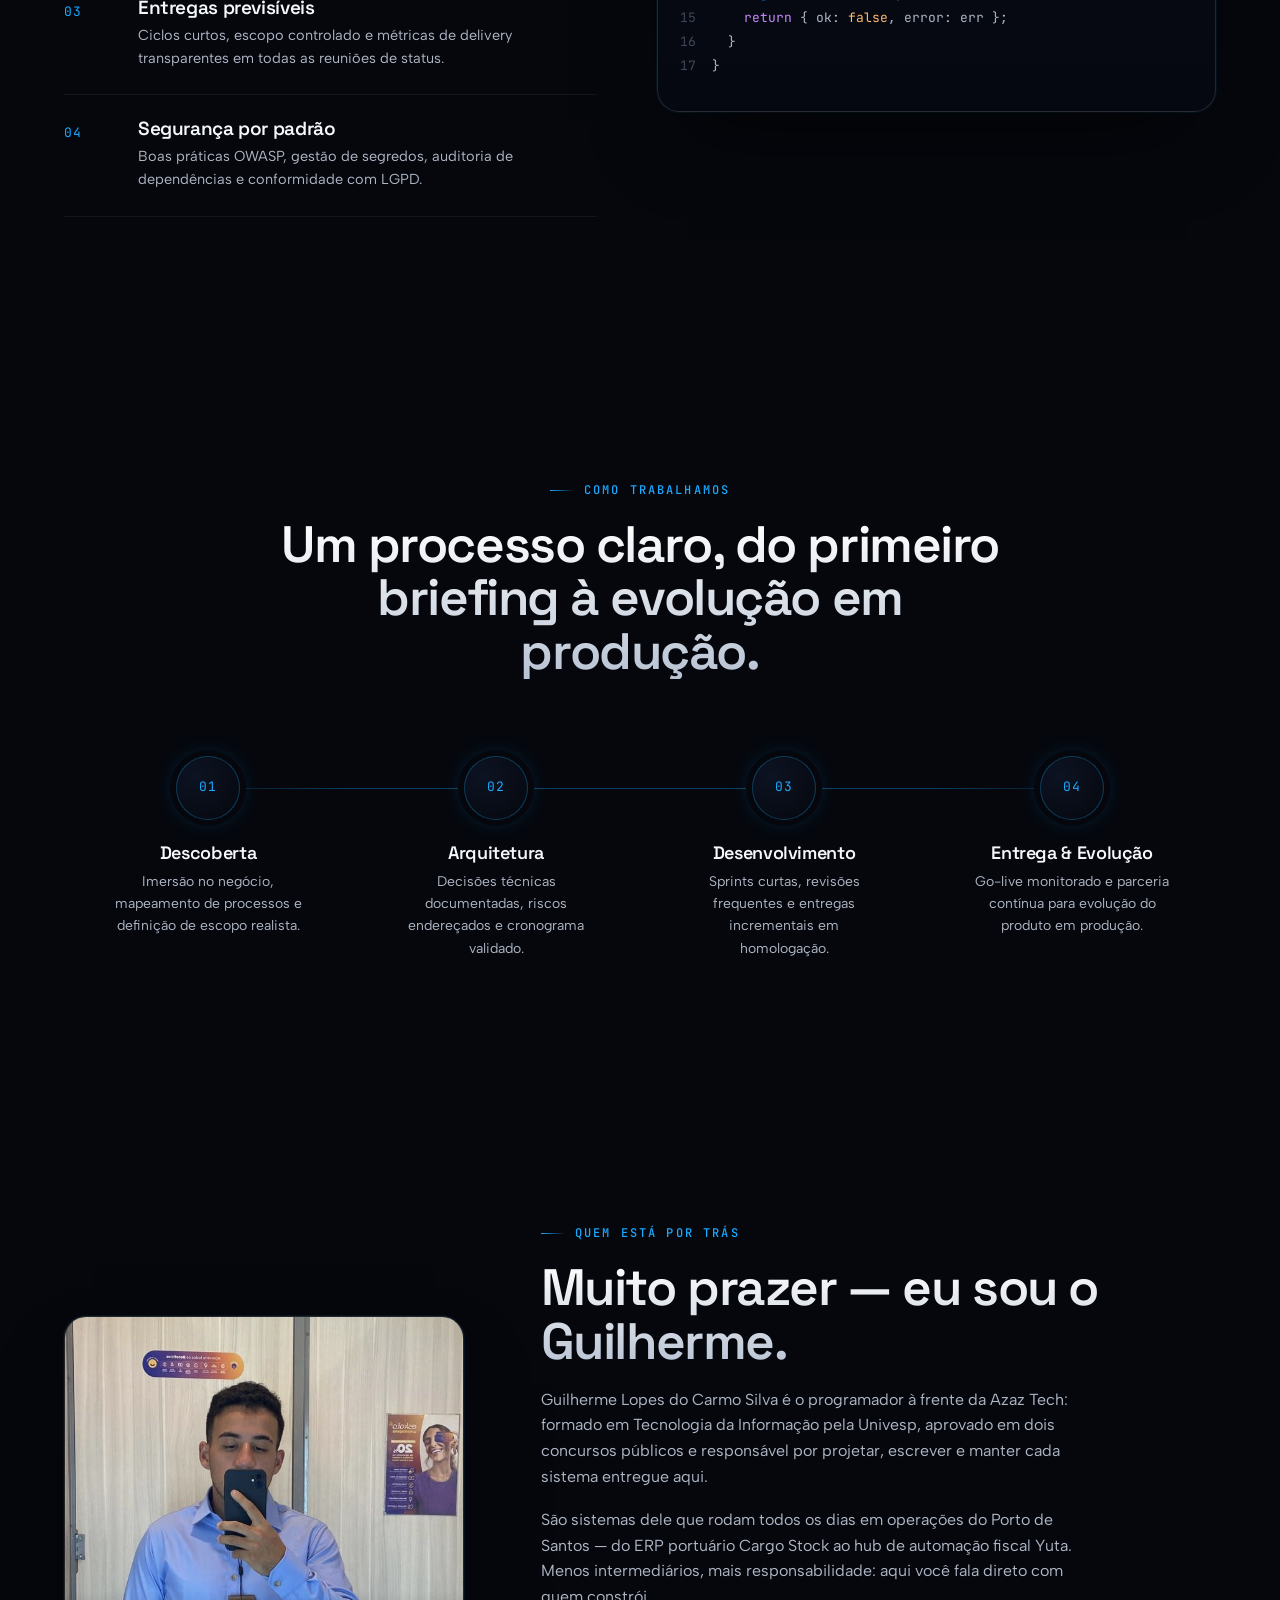
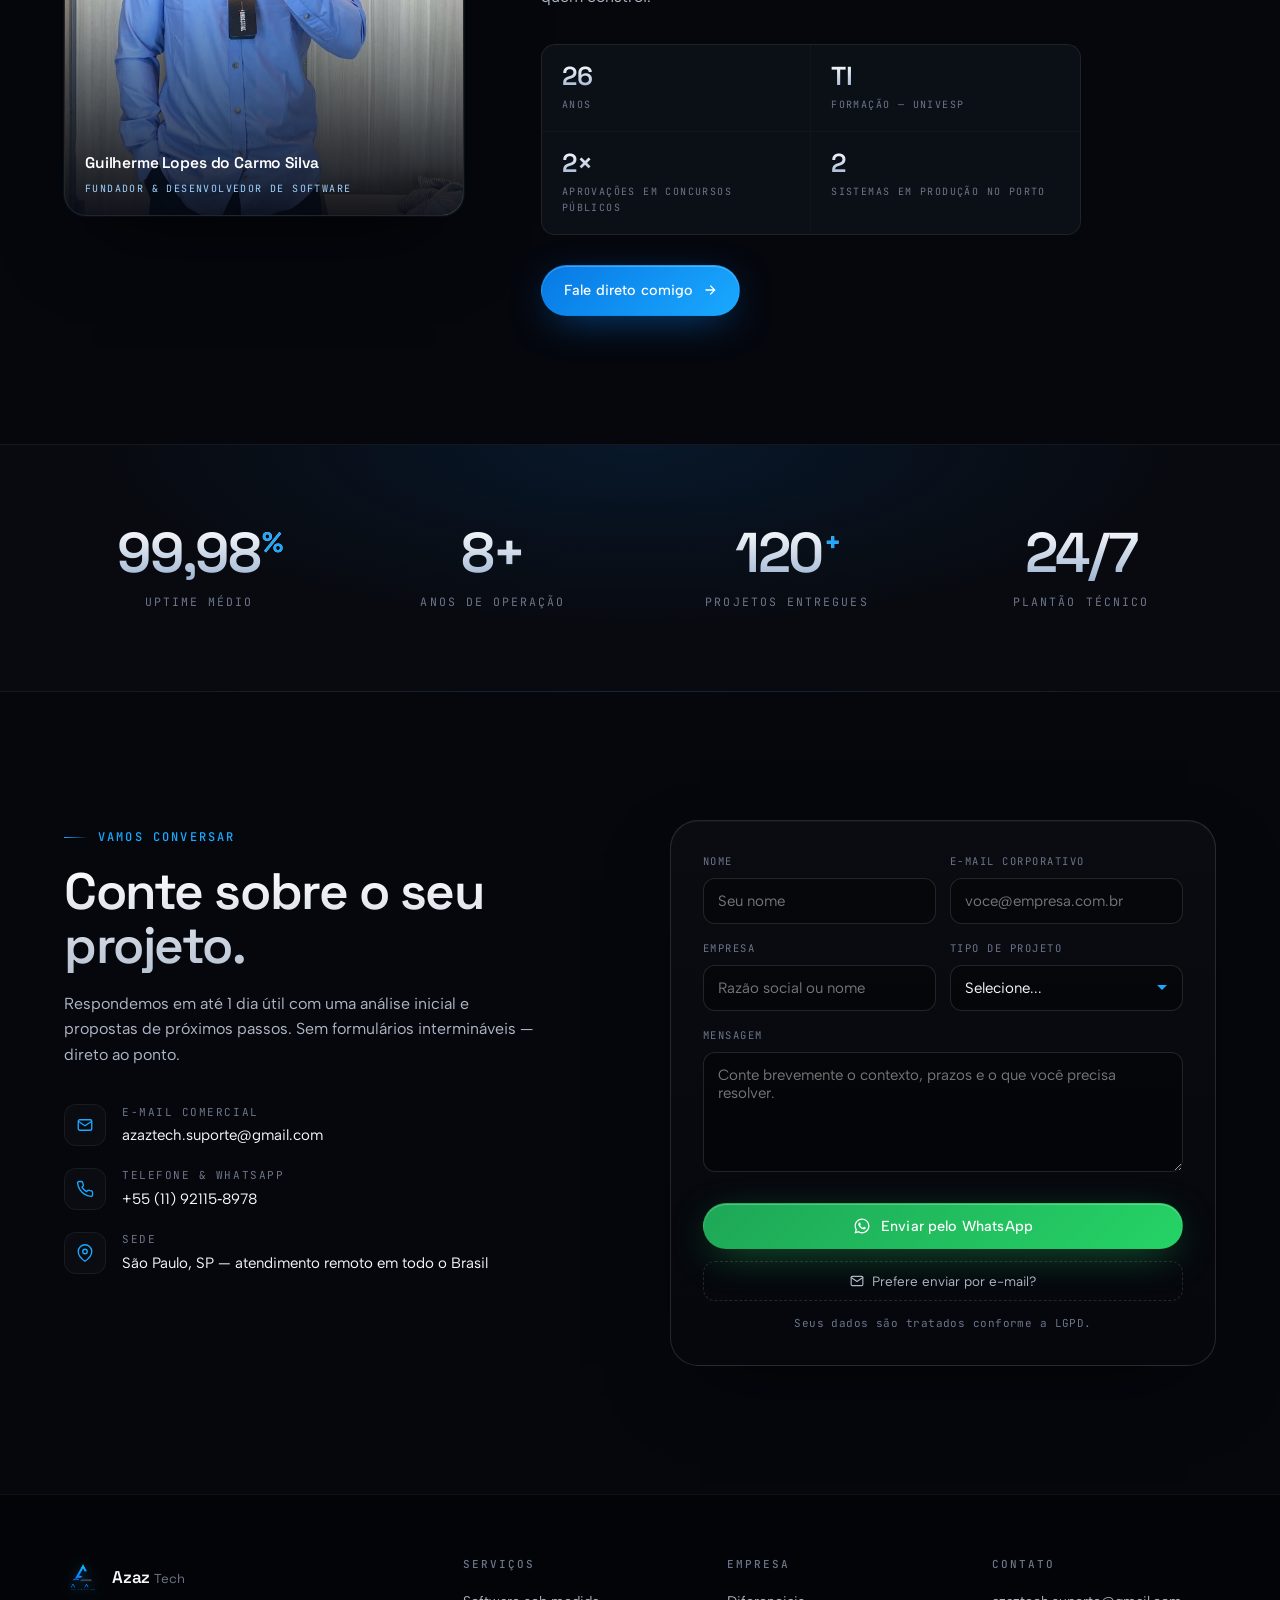
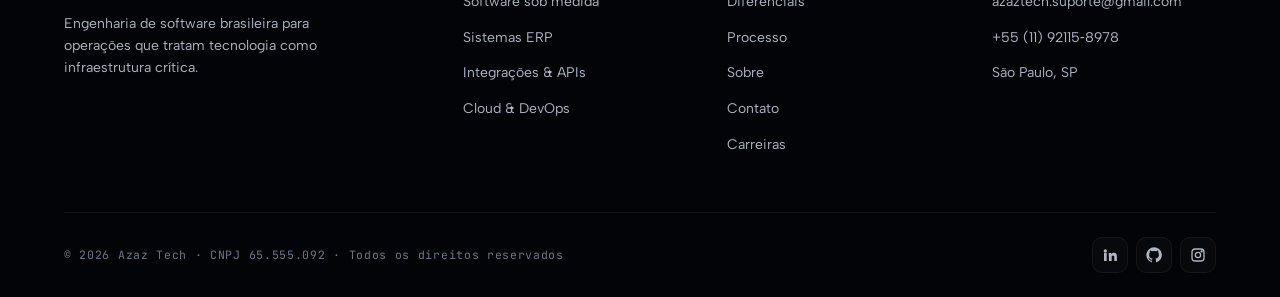
==== commit dd9c69ef: "Adiciona favicon e icone do app em todas as paginas Mesmo icone enviado ao TikTok for Developers (ex" ====
--- a/index.html
+++ b/index.html
@@ -8,6 +8,9 @@
 <meta http-equiv="Expires" content="0" />
 <!-- build: 2026-05-25-v5-mobile -->
 <title>Azaz Tech — Engenharia de Software para Operações Críticas</title>
+<link rel="icon" href="/favicon.ico" sizes="any" />
+<link rel="icon" type="image/png" href="/assets/app-icon.png" />
+<link rel="apple-touch-icon" href="/assets/app-icon.png" />
 <meta name="description" content="A Azaz Tech projeta, constrói e opera sistemas sob medida — ERPs, plataformas web e integrações — para empresas que não podem parar." />
 <link rel="canonical" href="https://azaztech.com/" />
 
